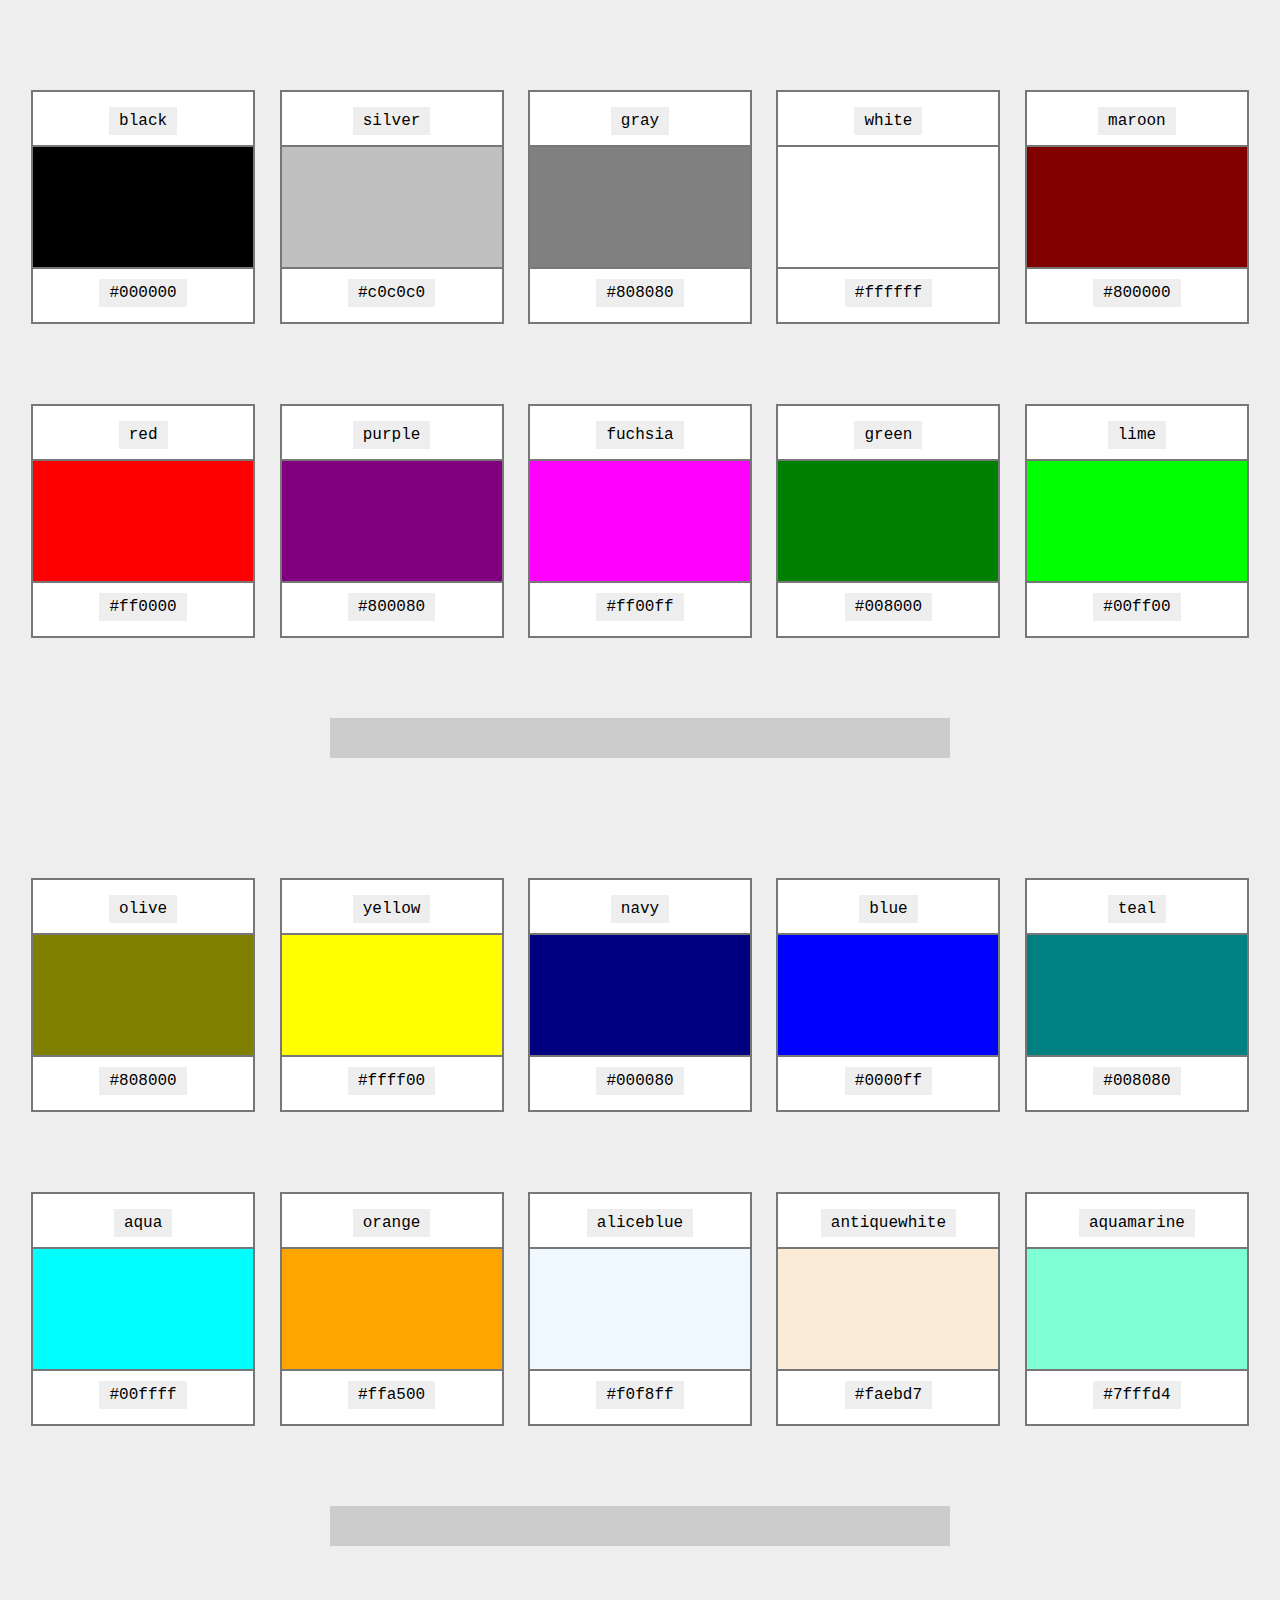
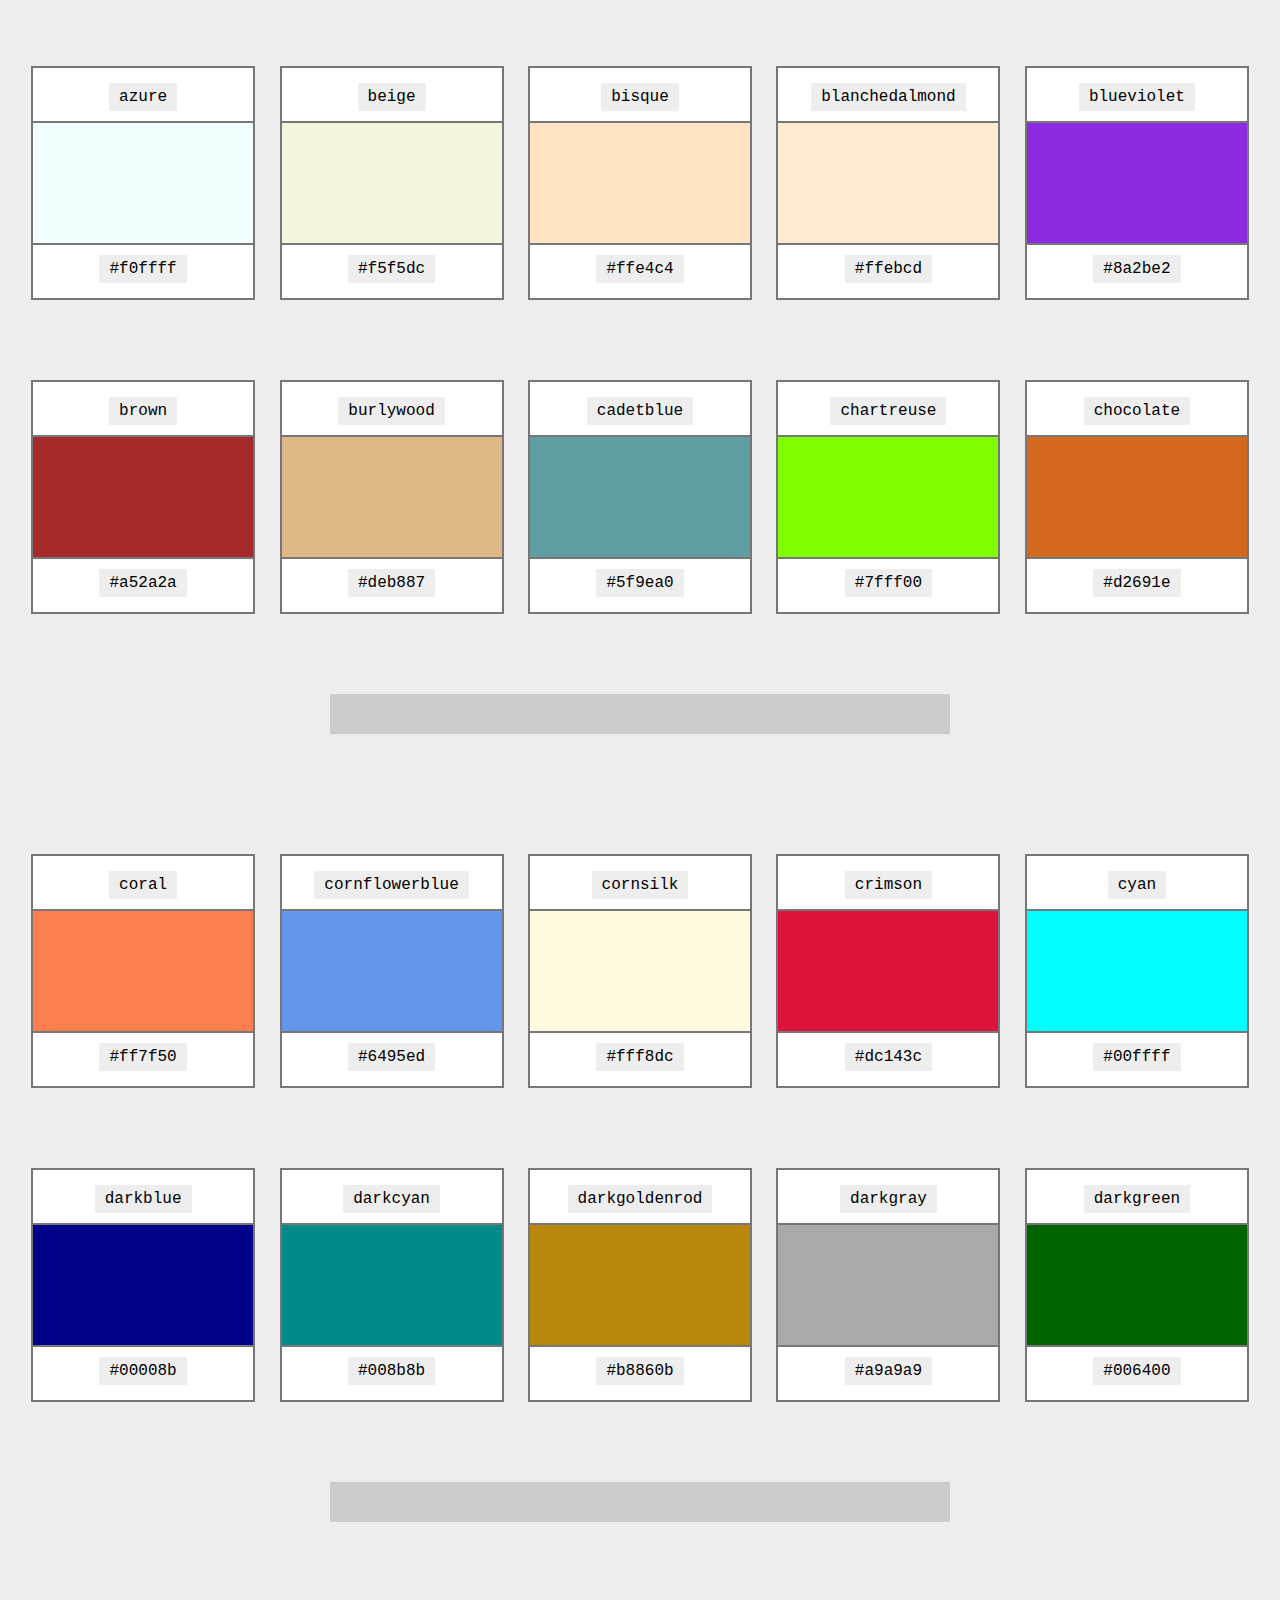
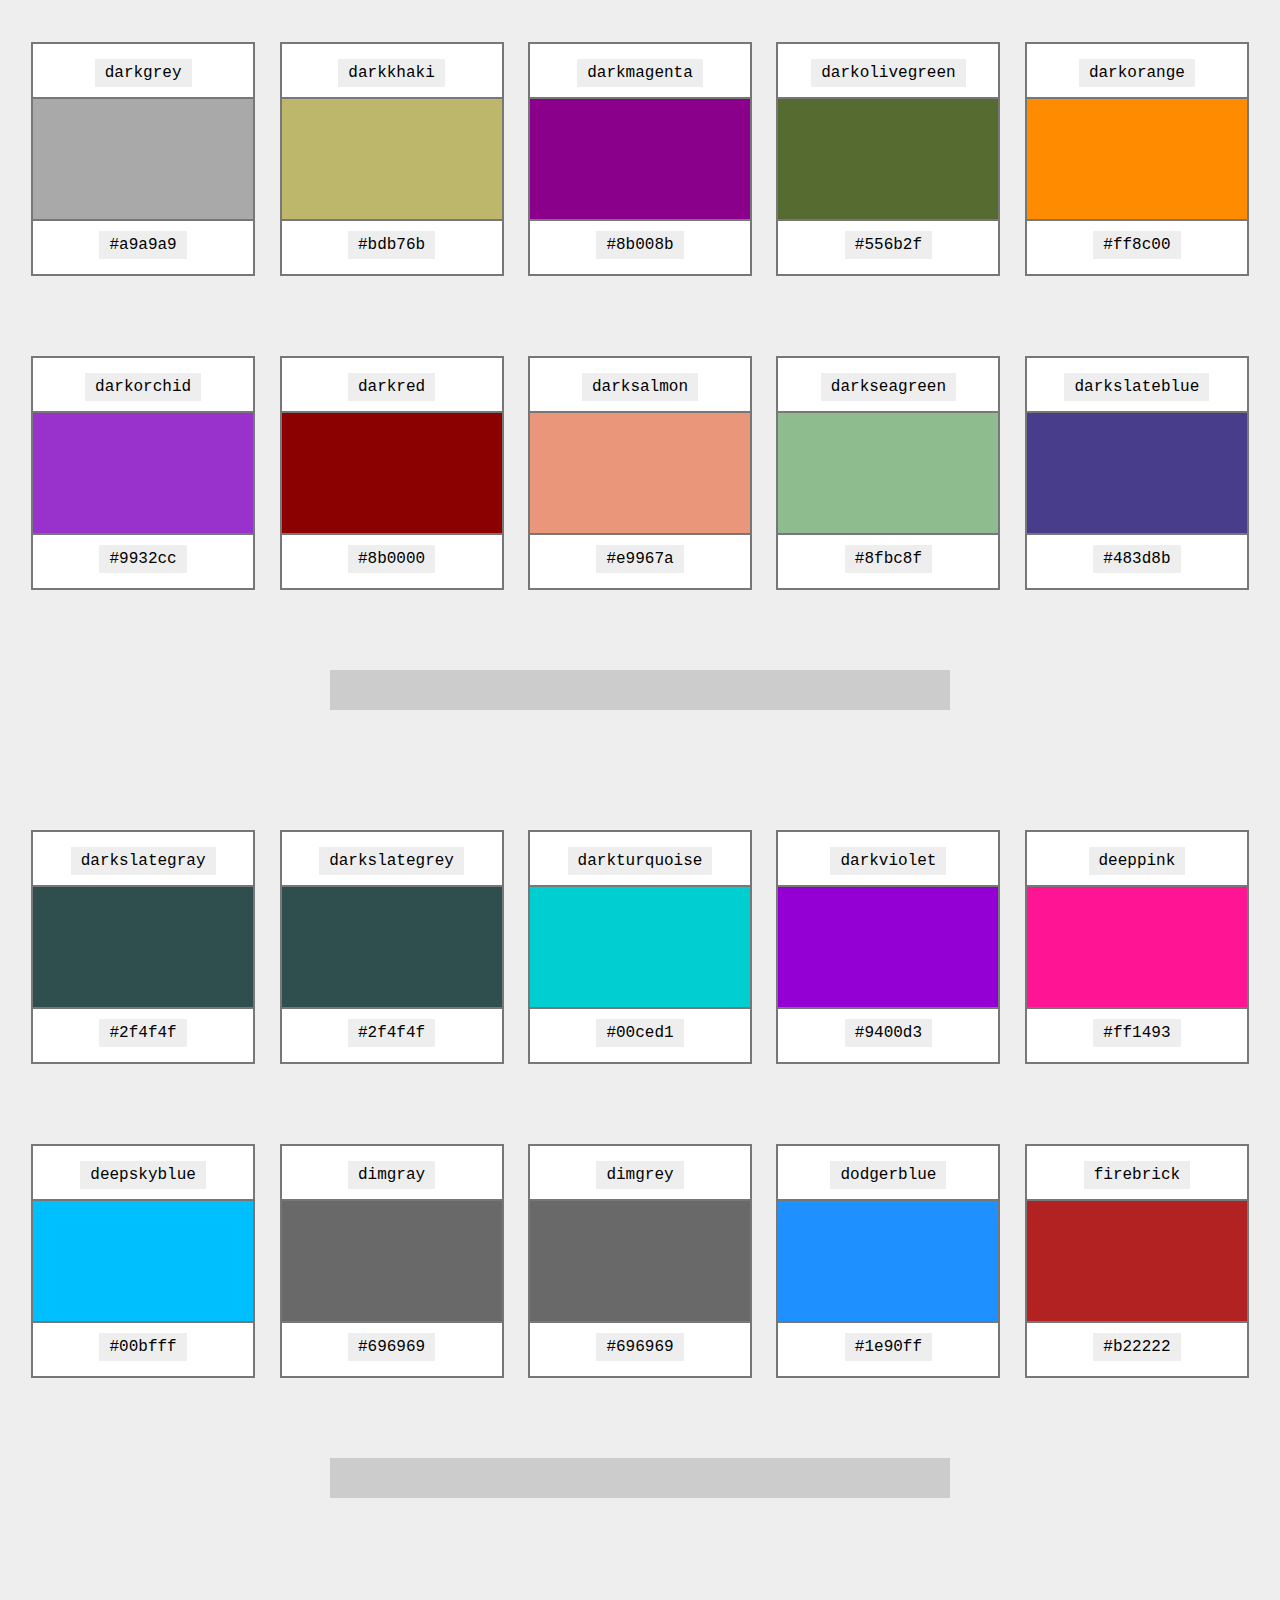
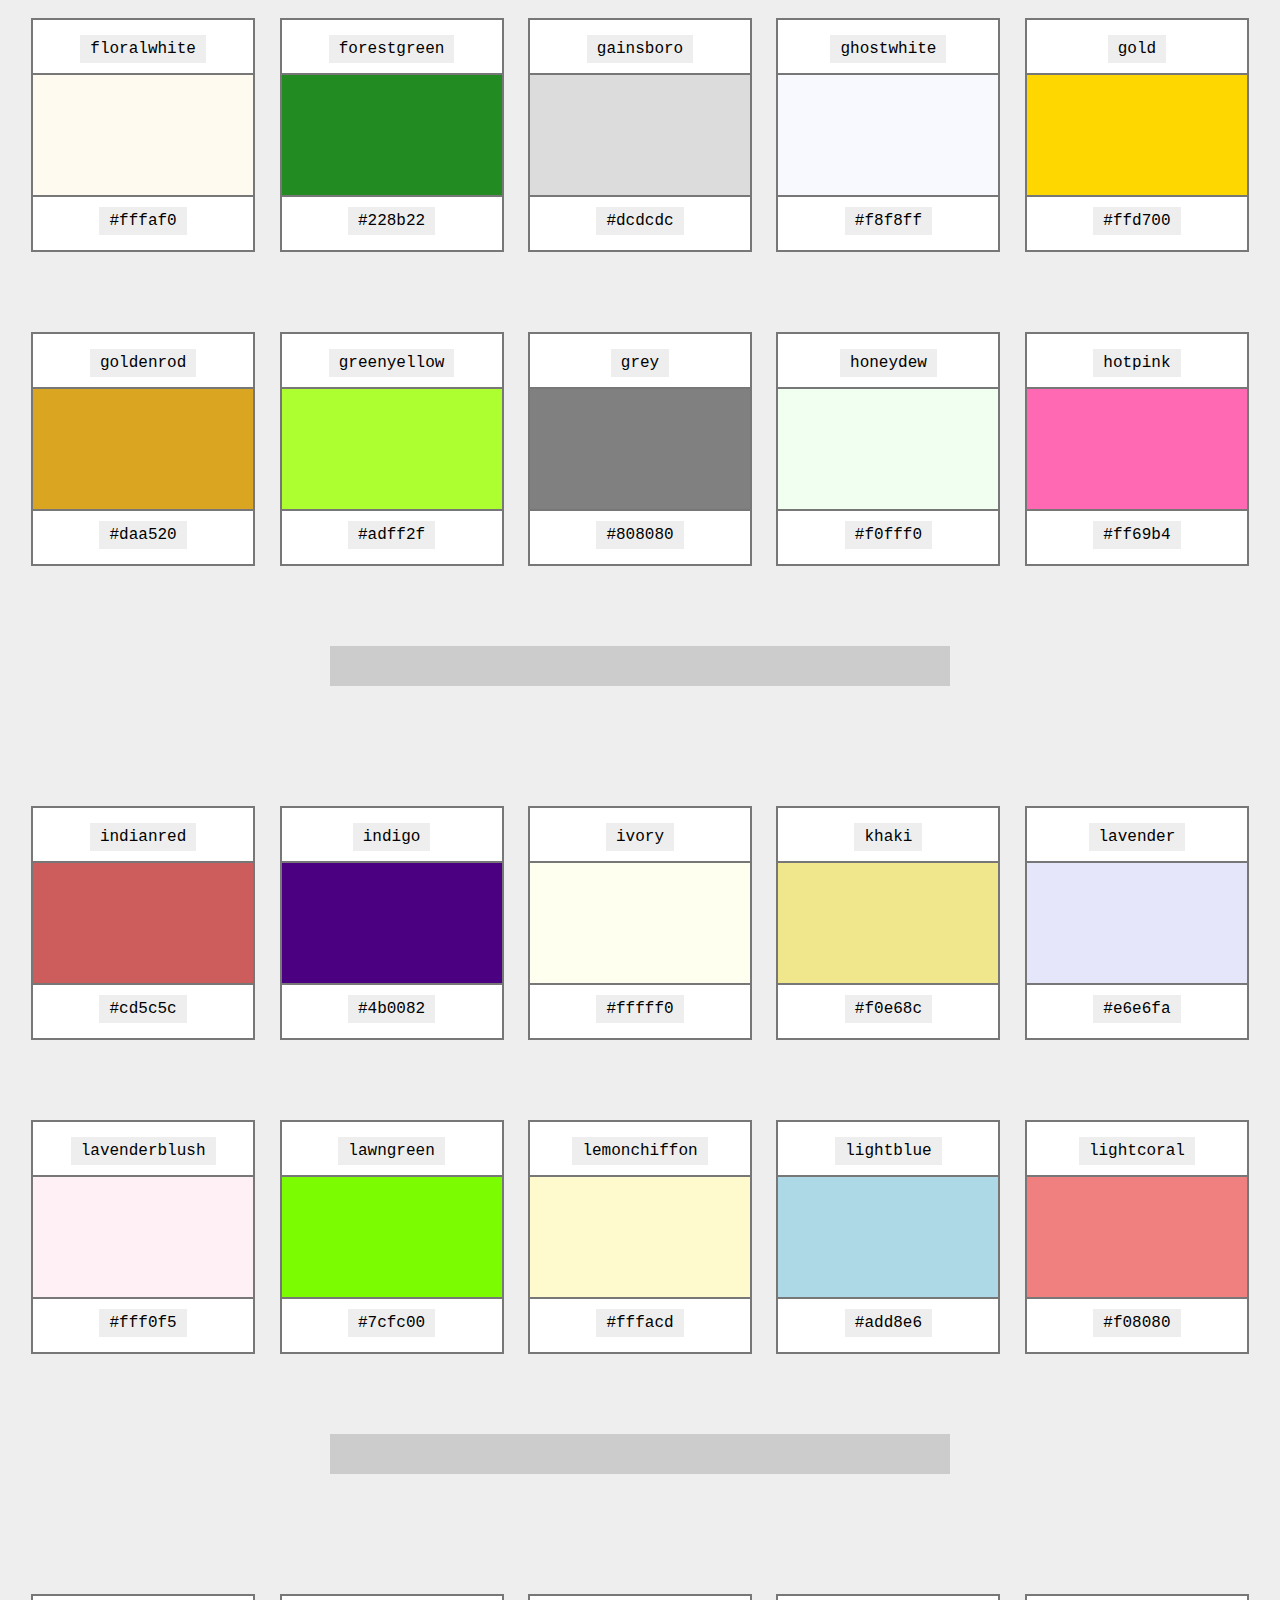
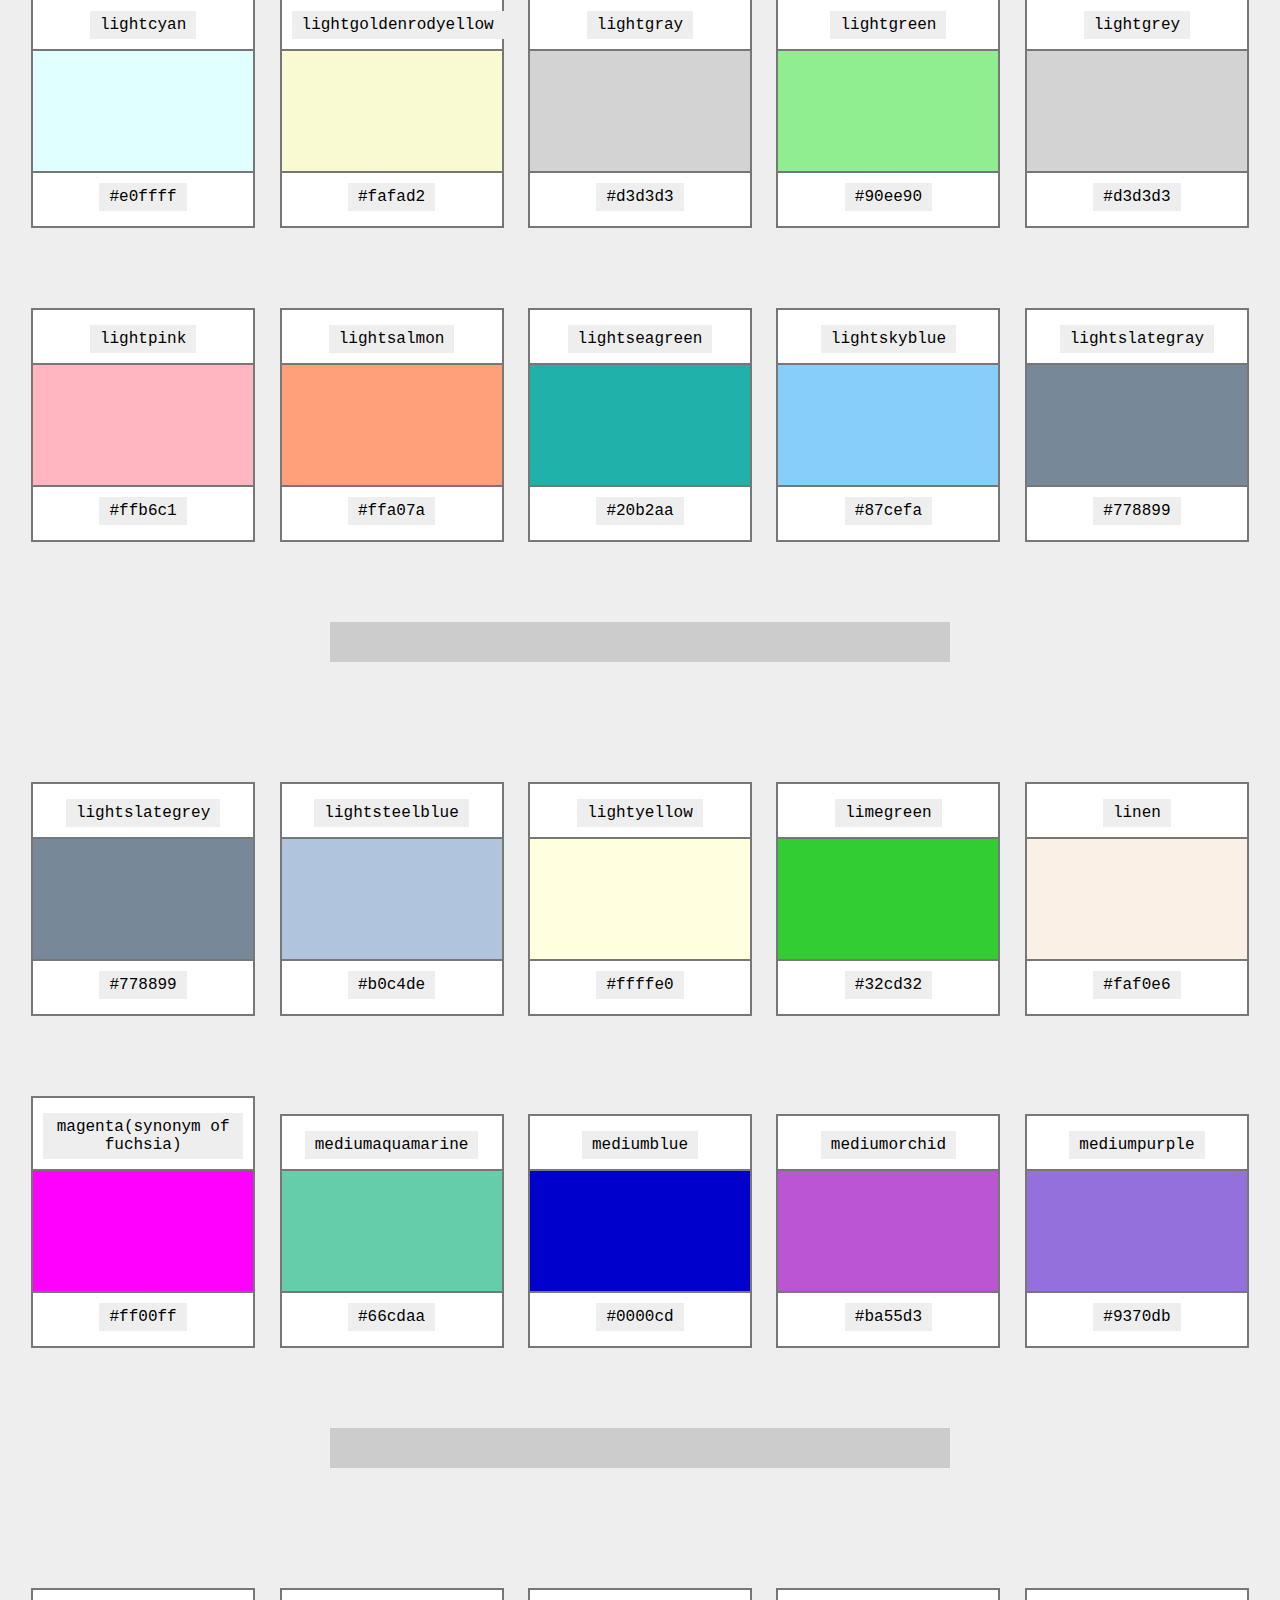
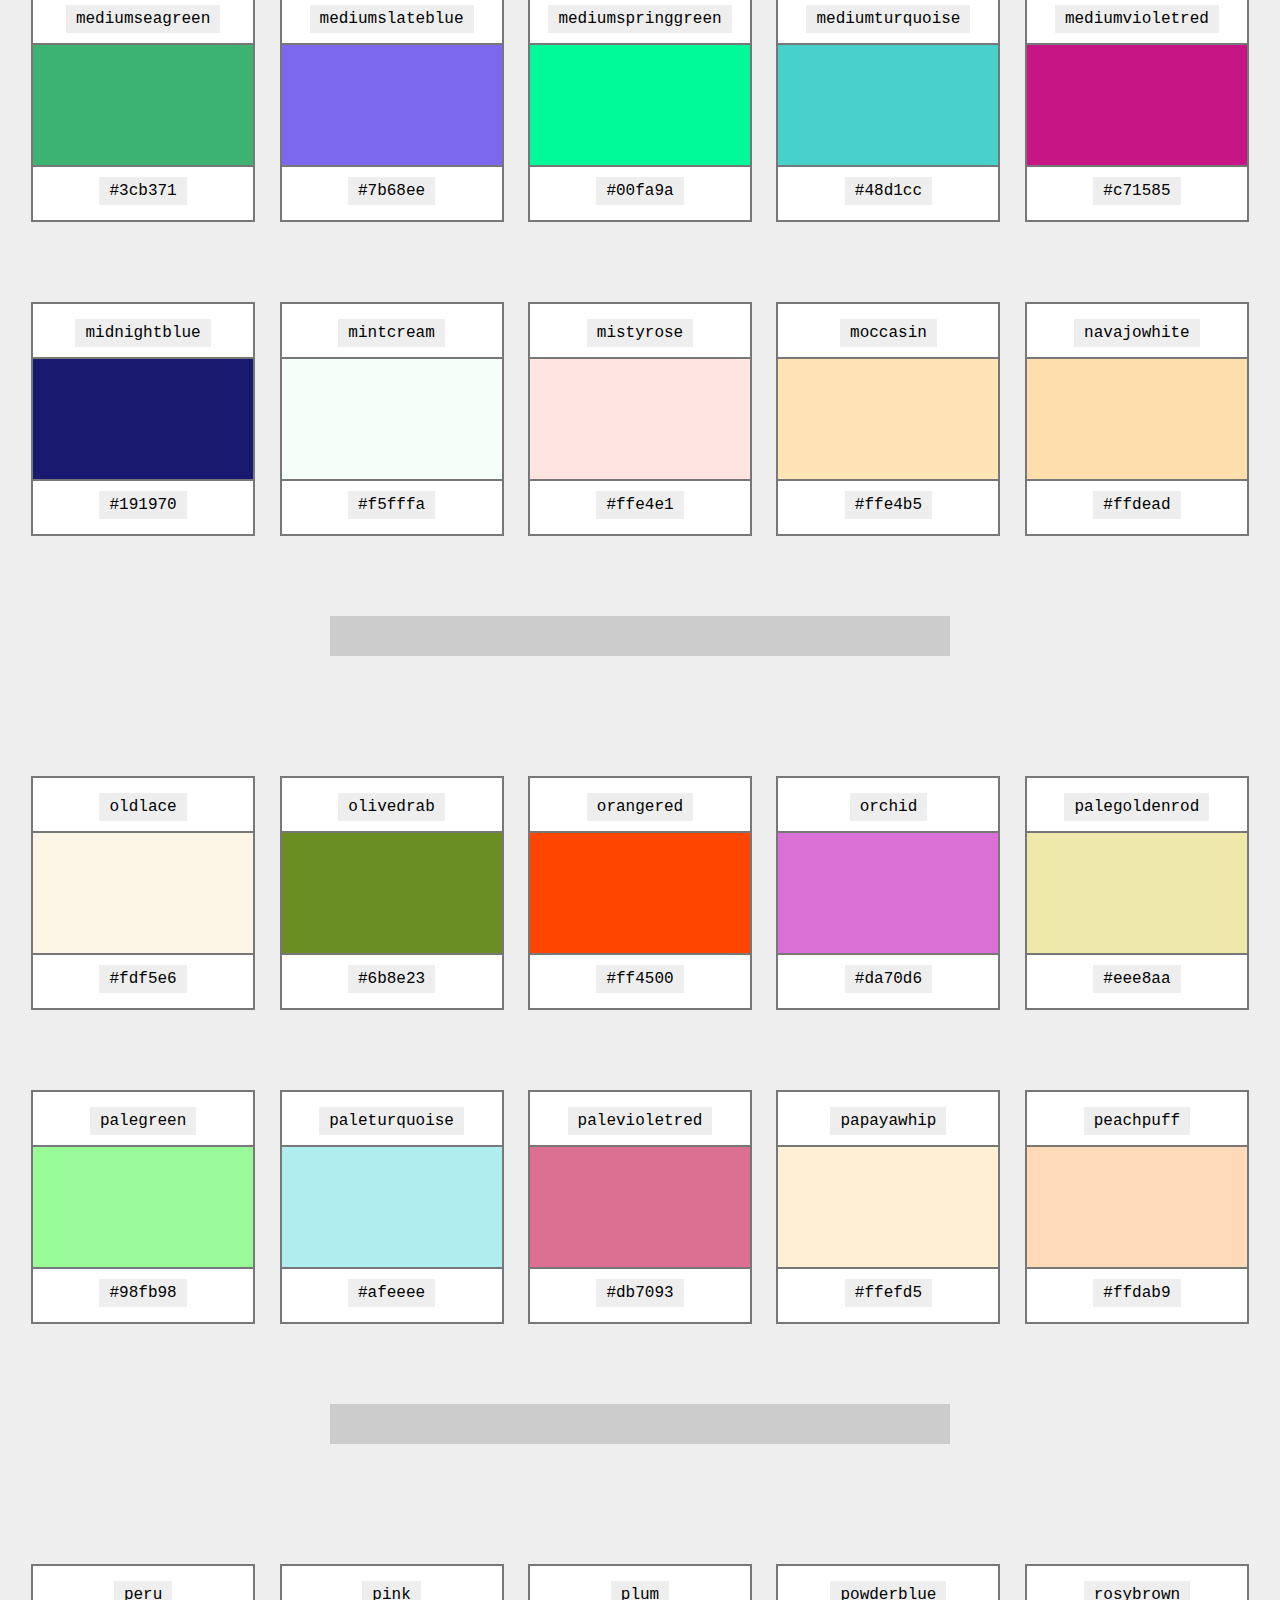
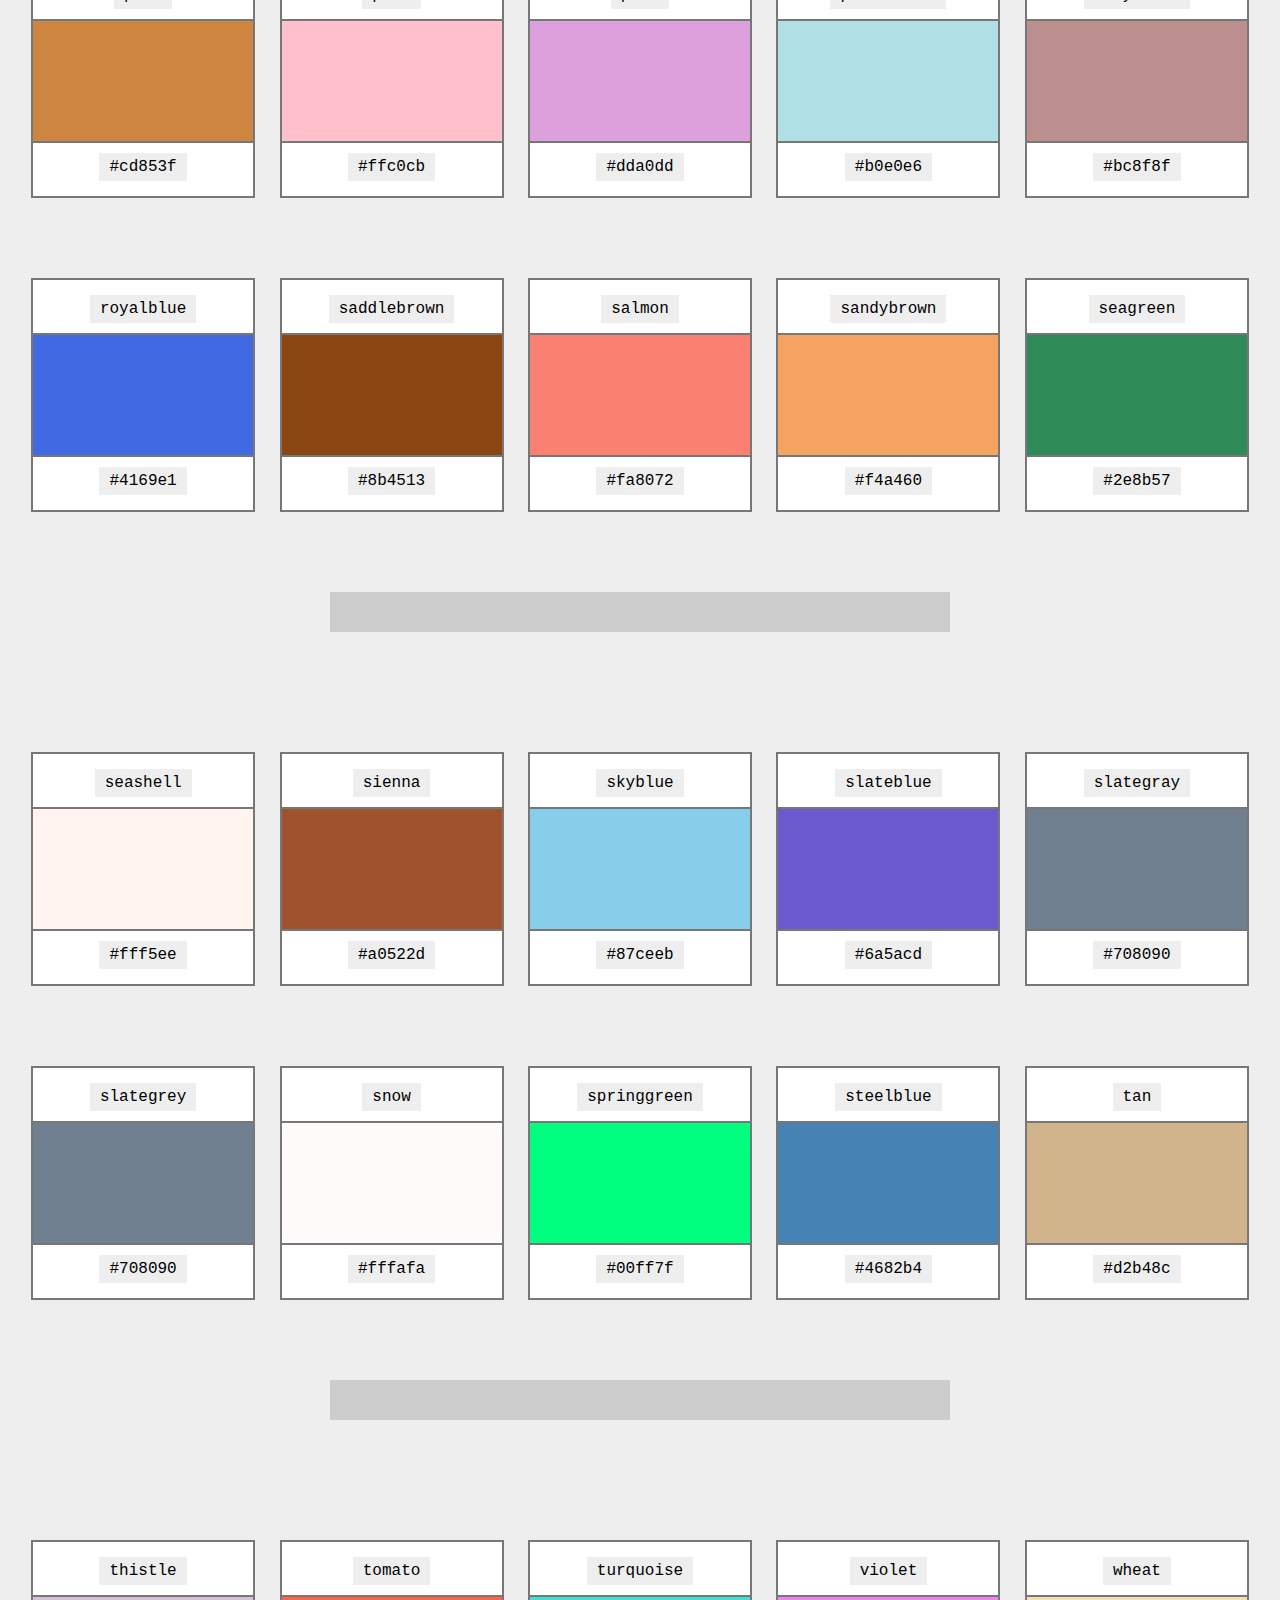
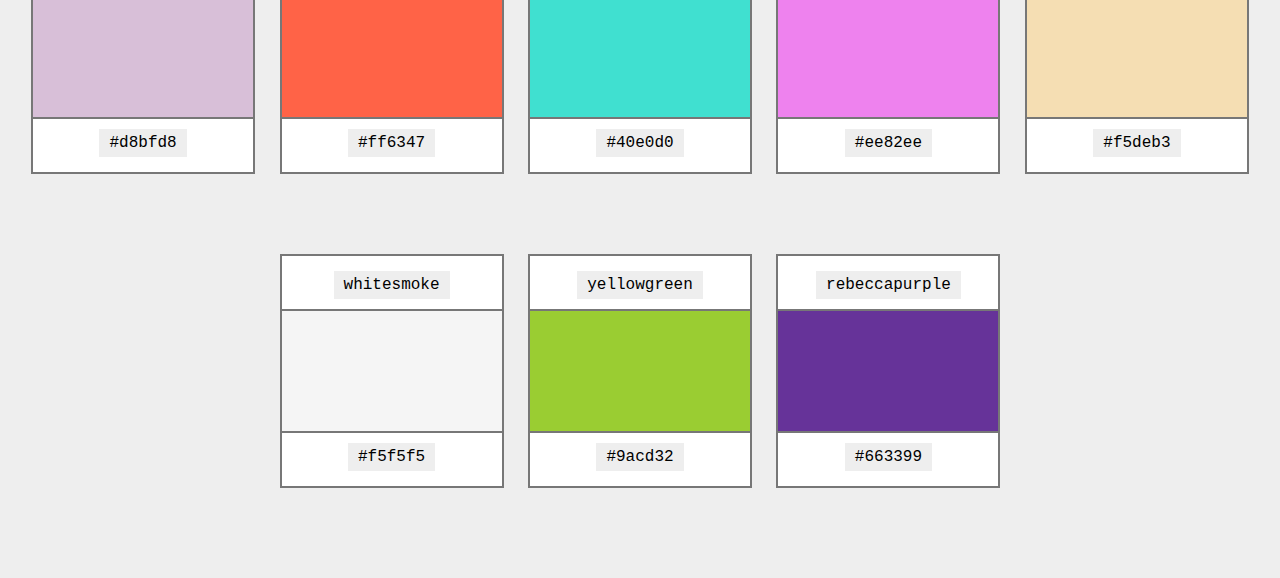
==== docs/index.html @ 918be3f7 "Added GA with ssd" ====
<!DOCTYPE html>
<html>
  <head>
    <title>CSS color names</title>
    <link rel="stylesheet" href="main.css"><script async src="https://www.googletagmanager.com/gtag/js?id=G-7VFZKZLYZ7"></script>
    <script>window.dataLayer = window.dataLayer || []; function gtag(){dataLayer.push(arguments);} gtag('js', new Date()); gtag('config', 'G-7VFZKZLYZ7');</script>
  </head>
  <body>
    <content>
      <div class="colors">
        <div class="colorbox">
          <div class="name"><code>black</code></div>
          <div class="color" style="background-color: #000000"></div>
          <div class="hex"><code>#000000</code></div>
        </div>
        <div class="colorbox">
          <div class="name"><code>silver</code></div>
          <div class="color" style="background-color: #c0c0c0"></div>
          <div class="hex"><code>#c0c0c0</code></div>
        </div>
        <div class="colorbox">
          <div class="name"><code>gray</code></div>
          <div class="color" style="background-color: #808080"></div>
          <div class="hex"><code>#808080</code></div>
        </div>
        <div class="colorbox">
          <div class="name"><code>white</code></div>
          <div class="color" style="background-color: #ffffff"></div>
          <div class="hex"><code>#ffffff</code></div>
        </div>
        <div class="colorbox">
          <div class="name"><code>maroon</code></div>
          <div class="color" style="background-color: #800000"></div>
          <div class="hex"><code>#800000</code></div>
        </div>
        <div class="colorbox">
          <div class="name"><code>red</code></div>
          <div class="color" style="background-color: #ff0000"></div>
          <div class="hex"><code>#ff0000</code></div>
        </div>
        <div class="colorbox">
          <div class="name"><code>purple</code></div>
          <div class="color" style="background-color: #800080"></div>
          <div class="hex"><code>#800080</code></div>
        </div>
        <div class="colorbox">
          <div class="name"><code>fuchsia</code></div>
          <div class="color" style="background-color: #ff00ff"></div>
          <div class="hex"><code>#ff00ff</code></div>
        </div>
        <div class="colorbox">
          <div class="name"><code>green</code></div>
          <div class="color" style="background-color: #008000"></div>
          <div class="hex"><code>#008000</code></div>
        </div>
        <div class="colorbox">
          <div class="name"><code>lime</code></div>
          <div class="color" style="background-color: #00ff00"></div>
          <div class="hex"><code>#00ff00</code></div>
        </div>
        <div class="break"></div>
        <div class="colorbox">
          <div class="name"><code>olive</code></div>
          <div class="color" style="background-color: #808000"></div>
          <div class="hex"><code>#808000</code></div>
        </div>
        <div class="colorbox">
          <div class="name"><code>yellow</code></div>
          <div class="color" style="background-color: #ffff00"></div>
          <div class="hex"><code>#ffff00</code></div>
        </div>
        <div class="colorbox">
          <div class="name"><code>navy</code></div>
          <div class="color" style="background-color: #000080"></div>
          <div class="hex"><code>#000080</code></div>
        </div>
        <div class="colorbox">
          <div class="name"><code>blue</code></div>
          <div class="color" style="background-color: #0000ff"></div>
          <div class="hex"><code>#0000ff</code></div>
        </div>
        <div class="colorbox">
          <div class="name"><code>teal</code></div>
          <div class="color" style="background-color: #008080"></div>
          <div class="hex"><code>#008080</code></div>
        </div>
        <div class="colorbox">
          <div class="name"><code>aqua</code></div>
          <div class="color" style="background-color: #00ffff"></div>
          <div class="hex"><code>#00ffff</code></div>
        </div>
        <div class="colorbox">
          <div class="name"><code>orange</code></div>
          <div class="color" style="background-color: #ffa500"></div>
          <div class="hex"><code>#ffa500</code></div>
        </div>
        <div class="colorbox">
          <div class="name"><code>aliceblue</code></div>
          <div class="color" style="background-color: #f0f8ff"></div>
          <div class="hex"><code>#f0f8ff</code></div>
        </div>
        <div class="colorbox">
          <div class="name"><code>antiquewhite</code></div>
          <div class="color" style="background-color: #faebd7"></div>
          <div class="hex"><code>#faebd7</code></div>
        </div>
        <div class="colorbox">
          <div class="name"><code>aquamarine</code></div>
          <div class="color" style="background-color: #7fffd4"></div>
          <div class="hex"><code>#7fffd4</code></div>
        </div>
        <div class="break"></div>
        <div class="colorbox">
          <div class="name"><code>azure</code></div>
          <div class="color" style="background-color: #f0ffff"></div>
          <div class="hex"><code>#f0ffff</code></div>
        </div>
        <div class="colorbox">
          <div class="name"><code>beige</code></div>
          <div class="color" style="background-color: #f5f5dc"></div>
          <div class="hex"><code>#f5f5dc</code></div>
        </div>
        <div class="colorbox">
          <div class="name"><code>bisque</code></div>
          <div class="color" style="background-color: #ffe4c4"></div>
          <div class="hex"><code>#ffe4c4</code></div>
        </div>
        <div class="colorbox">
          <div class="name"><code>blanchedalmond</code></div>
          <div class="color" style="background-color: #ffebcd"></div>
          <div class="hex"><code>#ffebcd</code></div>
        </div>
        <div class="colorbox">
          <div class="name"><code>blueviolet</code></div>
          <div class="color" style="background-color: #8a2be2"></div>
          <div class="hex"><code>#8a2be2</code></div>
        </div>
        <div class="colorbox">
          <div class="name"><code>brown</code></div>
          <div class="color" style="background-color: #a52a2a"></div>
          <div class="hex"><code>#a52a2a</code></div>
        </div>
        <div class="colorbox">
          <div class="name"><code>burlywood</code></div>
          <div class="color" style="background-color: #deb887"></div>
          <div class="hex"><code>#deb887</code></div>
        </div>
        <div class="colorbox">
          <div class="name"><code>cadetblue</code></div>
          <div class="color" style="background-color: #5f9ea0"></div>
          <div class="hex"><code>#5f9ea0</code></div>
        </div>
        <div class="colorbox">
          <div class="name"><code>chartreuse</code></div>
          <div class="color" style="background-color: #7fff00"></div>
          <div class="hex"><code>#7fff00</code></div>
        </div>
        <div class="colorbox">
          <div class="name"><code>chocolate</code></div>
          <div class="color" style="background-color: #d2691e"></div>
          <div class="hex"><code>#d2691e</code></div>
        </div>
        <div class="break"></div>
        <div class="colorbox">
          <div class="name"><code>coral</code></div>
          <div class="color" style="background-color: #ff7f50"></div>
          <div class="hex"><code>#ff7f50</code></div>
        </div>
        <div class="colorbox">
          <div class="name"><code>cornflowerblue</code></div>
          <div class="color" style="background-color: #6495ed"></div>
          <div class="hex"><code>#6495ed</code></div>
        </div>
        <div class="colorbox">
          <div class="name"><code>cornsilk</code></div>
          <div class="color" style="background-color: #fff8dc"></div>
          <div class="hex"><code>#fff8dc</code></div>
        </div>
        <div class="colorbox">
          <div class="name"><code>crimson</code></div>
          <div class="color" style="background-color: #dc143c"></div>
          <div class="hex"><code>#dc143c</code></div>
        </div>
        <div class="colorbox">
          <div class="name"><code>cyan</code></div>
          <div class="color" style="background-color: #00ffff"></div>
          <div class="hex"><code>#00ffff</code></div>
        </div>
        <div class="colorbox">
          <div class="name"><code>darkblue</code></div>
          <div class="color" style="background-color: #00008b"></div>
          <div class="hex"><code>#00008b</code></div>
        </div>
        <div class="colorbox">
          <div class="name"><code>darkcyan</code></div>
          <div class="color" style="background-color: #008b8b"></div>
          <div class="hex"><code>#008b8b</code></div>
        </div>
        <div class="colorbox">
          <div class="name"><code>darkgoldenrod</code></div>
          <div class="color" style="background-color: #b8860b"></div>
          <div class="hex"><code>#b8860b</code></div>
        </div>
        <div class="colorbox">
          <div class="name"><code>darkgray</code></div>
          <div class="color" style="background-color: #a9a9a9"></div>
          <div class="hex"><code>#a9a9a9</code></div>
        </div>
        <div class="colorbox">
          <div class="name"><code>darkgreen</code></div>
          <div class="color" style="background-color: #006400"></div>
          <div class="hex"><code>#006400</code></div>
        </div>
        <div class="break"></div>
        <div class="colorbox">
          <div class="name"><code>darkgrey</code></div>
          <div class="color" style="background-color: #a9a9a9"></div>
          <div class="hex"><code>#a9a9a9</code></div>
        </div>
        <div class="colorbox">
          <div class="name"><code>darkkhaki</code></div>
          <div class="color" style="background-color: #bdb76b"></div>
          <div class="hex"><code>#bdb76b</code></div>
        </div>
        <div class="colorbox">
          <div class="name"><code>darkmagenta</code></div>
          <div class="color" style="background-color: #8b008b"></div>
          <div class="hex"><code>#8b008b</code></div>
        </div>
        <div class="colorbox">
          <div class="name"><code>darkolivegreen</code></div>
          <div class="color" style="background-color: #556b2f"></div>
          <div class="hex"><code>#556b2f</code></div>
        </div>
        <div class="colorbox">
          <div class="name"><code>darkorange</code></div>
          <div class="color" style="background-color: #ff8c00"></div>
          <div class="hex"><code>#ff8c00</code></div>
        </div>
        <div class="colorbox">
          <div class="name"><code>darkorchid</code></div>
          <div class="color" style="background-color: #9932cc"></div>
          <div class="hex"><code>#9932cc</code></div>
        </div>
        <div class="colorbox">
          <div class="name"><code>darkred</code></div>
          <div class="color" style="background-color: #8b0000"></div>
          <div class="hex"><code>#8b0000</code></div>
        </div>
        <div class="colorbox">
          <div class="name"><code>darksalmon</code></div>
          <div class="color" style="background-color: #e9967a"></div>
          <div class="hex"><code>#e9967a</code></div>
        </div>
        <div class="colorbox">
          <div class="name"><code>darkseagreen</code></div>
          <div class="color" style="background-color: #8fbc8f"></div>
          <div class="hex"><code>#8fbc8f</code></div>
        </div>
        <div class="colorbox">
          <div class="name"><code>darkslateblue</code></div>
          <div class="color" style="background-color: #483d8b"></div>
          <div class="hex"><code>#483d8b</code></div>
        </div>
        <div class="break"></div>
        <div class="colorbox">
          <div class="name"><code>darkslategray</code></div>
          <div class="color" style="background-color: #2f4f4f"></div>
          <div class="hex"><code>#2f4f4f</code></div>
        </div>
        <div class="colorbox">
          <div class="name"><code>darkslategrey</code></div>
          <div class="color" style="background-color: #2f4f4f"></div>
          <div class="hex"><code>#2f4f4f</code></div>
        </div>
        <div class="colorbox">
          <div class="name"><code>darkturquoise</code></div>
          <div class="color" style="background-color: #00ced1"></div>
          <div class="hex"><code>#00ced1</code></div>
        </div>
        <div class="colorbox">
          <div class="name"><code>darkviolet</code></div>
          <div class="color" style="background-color: #9400d3"></div>
          <div class="hex"><code>#9400d3</code></div>
        </div>
        <div class="colorbox">
          <div class="name"><code>deeppink</code></div>
          <div class="color" style="background-color: #ff1493"></div>
          <div class="hex"><code>#ff1493</code></div>
        </div>
        <div class="colorbox">
          <div class="name"><code>deepskyblue</code></div>
          <div class="color" style="background-color: #00bfff"></div>
          <div class="hex"><code>#00bfff</code></div>
        </div>
        <div class="colorbox">
          <div class="name"><code>dimgray</code></div>
          <div class="color" style="background-color: #696969"></div>
          <div class="hex"><code>#696969</code></div>
        </div>
        <div class="colorbox">
          <div class="name"><code>dimgrey</code></div>
          <div class="color" style="background-color: #696969"></div>
          <div class="hex"><code>#696969</code></div>
        </div>
        <div class="colorbox">
          <div class="name"><code>dodgerblue</code></div>
          <div class="color" style="background-color: #1e90ff"></div>
          <div class="hex"><code>#1e90ff</code></div>
        </div>
        <div class="colorbox">
          <div class="name"><code>firebrick</code></div>
          <div class="color" style="background-color: #b22222"></div>
          <div class="hex"><code>#b22222</code></div>
        </div>
        <div class="break"></div>
        <div class="colorbox">
          <div class="name"><code>floralwhite</code></div>
          <div class="color" style="background-color: #fffaf0"></div>
          <div class="hex"><code>#fffaf0</code></div>
        </div>
        <div class="colorbox">
          <div class="name"><code>forestgreen</code></div>
          <div class="color" style="background-color: #228b22"></div>
          <div class="hex"><code>#228b22</code></div>
        </div>
        <div class="colorbox">
          <div class="name"><code>gainsboro</code></div>
          <div class="color" style="background-color: #dcdcdc"></div>
          <div class="hex"><code>#dcdcdc</code></div>
        </div>
        <div class="colorbox">
          <div class="name"><code>ghostwhite</code></div>
          <div class="color" style="background-color: #f8f8ff"></div>
          <div class="hex"><code>#f8f8ff</code></div>
        </div>
        <div class="colorbox">
          <div class="name"><code>gold</code></div>
          <div class="color" style="background-color: #ffd700"></div>
          <div class="hex"><code>#ffd700</code></div>
        </div>
        <div class="colorbox">
          <div class="name"><code>goldenrod</code></div>
          <div class="color" style="background-color: #daa520"></div>
          <div class="hex"><code>#daa520</code></div>
        </div>
        <div class="colorbox">
          <div class="name"><code>greenyellow</code></div>
          <div class="color" style="background-color: #adff2f"></div>
          <div class="hex"><code>#adff2f</code></div>
        </div>
        <div class="colorbox">
          <div class="name"><code>grey</code></div>
          <div class="color" style="background-color: #808080"></div>
          <div class="hex"><code>#808080</code></div>
        </div>
        <div class="colorbox">
          <div class="name"><code>honeydew</code></div>
          <div class="color" style="background-color: #f0fff0"></div>
          <div class="hex"><code>#f0fff0</code></div>
        </div>
        <div class="colorbox">
          <div class="name"><code>hotpink</code></div>
          <div class="color" style="background-color: #ff69b4"></div>
          <div class="hex"><code>#ff69b4</code></div>
        </div>
        <div class="break"></div>
        <div class="colorbox">
          <div class="name"><code>indianred</code></div>
          <div class="color" style="background-color: #cd5c5c"></div>
          <div class="hex"><code>#cd5c5c</code></div>
        </div>
        <div class="colorbox">
          <div class="name"><code>indigo</code></div>
          <div class="color" style="background-color: #4b0082"></div>
          <div class="hex"><code>#4b0082</code></div>
        </div>
        <div class="colorbox">
          <div class="name"><code>ivory</code></div>
          <div class="color" style="background-color: #fffff0"></div>
          <div class="hex"><code>#fffff0</code></div>
        </div>
        <div class="colorbox">
          <div class="name"><code>khaki</code></div>
          <div class="color" style="background-color: #f0e68c"></div>
          <div class="hex"><code>#f0e68c</code></div>
        </div>
        <div class="colorbox">
          <div class="name"><code>lavender</code></div>
          <div class="color" style="background-color: #e6e6fa"></div>
          <div class="hex"><code>#e6e6fa</code></div>
        </div>
        <div class="colorbox">
          <div class="name"><code>lavenderblush</code></div>
          <div class="color" style="background-color: #fff0f5"></div>
          <div class="hex"><code>#fff0f5</code></div>
        </div>
        <div class="colorbox">
          <div class="name"><code>lawngreen</code></div>
          <div class="color" style="background-color: #7cfc00"></div>
          <div class="hex"><code>#7cfc00</code></div>
        </div>
        <div class="colorbox">
          <div class="name"><code>lemonchiffon</code></div>
          <div class="color" style="background-color: #fffacd"></div>
          <div class="hex"><code>#fffacd</code></div>
        </div>
        <div class="colorbox">
          <div class="name"><code>lightblue</code></div>
          <div class="color" style="background-color: #add8e6"></div>
          <div class="hex"><code>#add8e6</code></div>
        </div>
        <div class="colorbox">
          <div class="name"><code>lightcoral</code></div>
          <div class="color" style="background-color: #f08080"></div>
          <div class="hex"><code>#f08080</code></div>
        </div>
        <div class="break"></div>
        <div class="colorbox">
          <div class="name"><code>lightcyan</code></div>
          <div class="color" style="background-color: #e0ffff"></div>
          <div class="hex"><code>#e0ffff</code></div>
        </div>
        <div class="colorbox">
          <div class="name"><code>lightgoldenrodyellow</code></div>
          <div class="color" style="background-color: #fafad2"></div>
          <div class="hex"><code>#fafad2</code></div>
        </div>
        <div class="colorbox">
          <div class="name"><code>lightgray</code></div>
          <div class="color" style="background-color: #d3d3d3"></div>
          <div class="hex"><code>#d3d3d3</code></div>
        </div>
        <div class="colorbox">
          <div class="name"><code>lightgreen</code></div>
          <div class="color" style="background-color: #90ee90"></div>
          <div class="hex"><code>#90ee90</code></div>
        </div>
        <div class="colorbox">
          <div class="name"><code>lightgrey</code></div>
          <div class="color" style="background-color: #d3d3d3"></div>
          <div class="hex"><code>#d3d3d3</code></div>
        </div>
        <div class="colorbox">
          <div class="name"><code>lightpink</code></div>
          <div class="color" style="background-color: #ffb6c1"></div>
          <div class="hex"><code>#ffb6c1</code></div>
        </div>
        <div class="colorbox">
          <div class="name"><code>lightsalmon</code></div>
          <div class="color" style="background-color: #ffa07a"></div>
          <div class="hex"><code>#ffa07a</code></div>
        </div>
        <div class="colorbox">
          <div class="name"><code>lightseagreen</code></div>
          <div class="color" style="background-color: #20b2aa"></div>
          <div class="hex"><code>#20b2aa</code></div>
        </div>
        <div class="colorbox">
          <div class="name"><code>lightskyblue</code></div>
          <div class="color" style="background-color: #87cefa"></div>
          <div class="hex"><code>#87cefa</code></div>
        </div>
        <div class="colorbox">
          <div class="name"><code>lightslategray</code></div>
          <div class="color" style="background-color: #778899"></div>
          <div class="hex"><code>#778899</code></div>
        </div>
        <div class="break"></div>
        <div class="colorbox">
          <div class="name"><code>lightslategrey</code></div>
          <div class="color" style="background-color: #778899"></div>
          <div class="hex"><code>#778899</code></div>
        </div>
        <div class="colorbox">
          <div class="name"><code>lightsteelblue</code></div>
          <div class="color" style="background-color: #b0c4de"></div>
          <div class="hex"><code>#b0c4de</code></div>
        </div>
        <div class="colorbox">
          <div class="name"><code>lightyellow</code></div>
          <div class="color" style="background-color: #ffffe0"></div>
          <div class="hex"><code>#ffffe0</code></div>
        </div>
        <div class="colorbox">
          <div class="name"><code>limegreen</code></div>
          <div class="color" style="background-color: #32cd32"></div>
          <div class="hex"><code>#32cd32</code></div>
        </div>
        <div class="colorbox">
          <div class="name"><code>linen</code></div>
          <div class="color" style="background-color: #faf0e6"></div>
          <div class="hex"><code>#faf0e6</code></div>
        </div>
        <div class="colorbox">
          <div class="name"><code>magenta(synonym of fuchsia)</code></div>
          <div class="color" style="background-color: #ff00ff"></div>
          <div class="hex"><code>#ff00ff</code></div>
        </div>
        <div class="colorbox">
          <div class="name"><code>mediumaquamarine</code></div>
          <div class="color" style="background-color: #66cdaa"></div>
          <div class="hex"><code>#66cdaa</code></div>
        </div>
        <div class="colorbox">
          <div class="name"><code>mediumblue</code></div>
          <div class="color" style="background-color: #0000cd"></div>
          <div class="hex"><code>#0000cd</code></div>
        </div>
        <div class="colorbox">
          <div class="name"><code>mediumorchid</code></div>
          <div class="color" style="background-color: #ba55d3"></div>
          <div class="hex"><code>#ba55d3</code></div>
        </div>
        <div class="colorbox">
          <div class="name"><code>mediumpurple</code></div>
          <div class="color" style="background-color: #9370db"></div>
          <div class="hex"><code>#9370db</code></div>
        </div>
        <div class="break"></div>
        <div class="colorbox">
          <div class="name"><code>mediumseagreen</code></div>
          <div class="color" style="background-color: #3cb371"></div>
          <div class="hex"><code>#3cb371</code></div>
        </div>
        <div class="colorbox">
          <div class="name"><code>mediumslateblue</code></div>
          <div class="color" style="background-color: #7b68ee"></div>
          <div class="hex"><code>#7b68ee</code></div>
        </div>
        <div class="colorbox">
          <div class="name"><code>mediumspringgreen</code></div>
          <div class="color" style="background-color: #00fa9a"></div>
          <div class="hex"><code>#00fa9a</code></div>
        </div>
        <div class="colorbox">
          <div class="name"><code>mediumturquoise</code></div>
          <div class="color" style="background-color: #48d1cc"></div>
          <div class="hex"><code>#48d1cc</code></div>
        </div>
        <div class="colorbox">
          <div class="name"><code>mediumvioletred</code></div>
          <div class="color" style="background-color: #c71585"></div>
          <div class="hex"><code>#c71585</code></div>
        </div>
        <div class="colorbox">
          <div class="name"><code>midnightblue</code></div>
          <div class="color" style="background-color: #191970"></div>
          <div class="hex"><code>#191970</code></div>
        </div>
        <div class="colorbox">
          <div class="name"><code>mintcream</code></div>
          <div class="color" style="background-color: #f5fffa"></div>
          <div class="hex"><code>#f5fffa</code></div>
        </div>
        <div class="colorbox">
          <div class="name"><code>mistyrose</code></div>
          <div class="color" style="background-color: #ffe4e1"></div>
          <div class="hex"><code>#ffe4e1</code></div>
        </div>
        <div class="colorbox">
          <div class="name"><code>moccasin</code></div>
          <div class="color" style="background-color: #ffe4b5"></div>
          <div class="hex"><code>#ffe4b5</code></div>
        </div>
        <div class="colorbox">
          <div class="name"><code>navajowhite</code></div>
          <div class="color" style="background-color: #ffdead"></div>
          <div class="hex"><code>#ffdead</code></div>
        </div>
        <div class="break"></div>
        <div class="colorbox">
          <div class="name"><code>oldlace</code></div>
          <div class="color" style="background-color: #fdf5e6"></div>
          <div class="hex"><code>#fdf5e6</code></div>
        </div>
        <div class="colorbox">
          <div class="name"><code>olivedrab</code></div>
          <div class="color" style="background-color: #6b8e23"></div>
          <div class="hex"><code>#6b8e23</code></div>
        </div>
        <div class="colorbox">
          <div class="name"><code>orangered</code></div>
          <div class="color" style="background-color: #ff4500"></div>
          <div class="hex"><code>#ff4500</code></div>
        </div>
        <div class="colorbox">
          <div class="name"><code>orchid</code></div>
          <div class="color" style="background-color: #da70d6"></div>
          <div class="hex"><code>#da70d6</code></div>
        </div>
        <div class="colorbox">
          <div class="name"><code>palegoldenrod</code></div>
          <div class="color" style="background-color: #eee8aa"></div>
          <div class="hex"><code>#eee8aa</code></div>
        </div>
        <div class="colorbox">
          <div class="name"><code>palegreen</code></div>
          <div class="color" style="background-color: #98fb98"></div>
          <div class="hex"><code>#98fb98</code></div>
        </div>
        <div class="colorbox">
          <div class="name"><code>paleturquoise</code></div>
          <div class="color" style="background-color: #afeeee"></div>
          <div class="hex"><code>#afeeee</code></div>
        </div>
        <div class="colorbox">
          <div class="name"><code>palevioletred</code></div>
          <div class="color" style="background-color: #db7093"></div>
          <div class="hex"><code>#db7093</code></div>
        </div>
        <div class="colorbox">
          <div class="name"><code>papayawhip</code></div>
          <div class="color" style="background-color: #ffefd5"></div>
          <div class="hex"><code>#ffefd5</code></div>
        </div>
        <div class="colorbox">
          <div class="name"><code>peachpuff</code></div>
          <div class="color" style="background-color: #ffdab9"></div>
          <div class="hex"><code>#ffdab9</code></div>
        </div>
        <div class="break"></div>
        <div class="colorbox">
          <div class="name"><code>peru</code></div>
          <div class="color" style="background-color: #cd853f"></div>
          <div class="hex"><code>#cd853f</code></div>
        </div>
        <div class="colorbox">
          <div class="name"><code>pink</code></div>
          <div class="color" style="background-color: #ffc0cb"></div>
          <div class="hex"><code>#ffc0cb</code></div>
        </div>
        <div class="colorbox">
          <div class="name"><code>plum</code></div>
          <div class="color" style="background-color: #dda0dd"></div>
          <div class="hex"><code>#dda0dd</code></div>
        </div>
        <div class="colorbox">
          <div class="name"><code>powderblue</code></div>
          <div class="color" style="background-color: #b0e0e6"></div>
          <div class="hex"><code>#b0e0e6</code></div>
        </div>
        <div class="colorbox">
          <div class="name"><code>rosybrown</code></div>
          <div class="color" style="background-color: #bc8f8f"></div>
          <div class="hex"><code>#bc8f8f</code></div>
        </div>
        <div class="colorbox">
          <div class="name"><code>royalblue</code></div>
          <div class="color" style="background-color: #4169e1"></div>
          <div class="hex"><code>#4169e1</code></div>
        </div>
        <div class="colorbox">
          <div class="name"><code>saddlebrown</code></div>
          <div class="color" style="background-color: #8b4513"></div>
          <div class="hex"><code>#8b4513</code></div>
        </div>
        <div class="colorbox">
          <div class="name"><code>salmon</code></div>
          <div class="color" style="background-color: #fa8072"></div>
          <div class="hex"><code>#fa8072</code></div>
        </div>
        <div class="colorbox">
          <div class="name"><code>sandybrown</code></div>
          <div class="color" style="background-color: #f4a460"></div>
          <div class="hex"><code>#f4a460</code></div>
        </div>
        <div class="colorbox">
          <div class="name"><code>seagreen</code></div>
          <div class="color" style="background-color: #2e8b57"></div>
          <div class="hex"><code>#2e8b57</code></div>
        </div>
        <div class="break"></div>
        <div class="colorbox">
          <div class="name"><code>seashell</code></div>
          <div class="color" style="background-color: #fff5ee"></div>
          <div class="hex"><code>#fff5ee</code></div>
        </div>
        <div class="colorbox">
          <div class="name"><code>sienna</code></div>
          <div class="color" style="background-color: #a0522d"></div>
          <div class="hex"><code>#a0522d</code></div>
        </div>
        <div class="colorbox">
          <div class="name"><code>skyblue</code></div>
          <div class="color" style="background-color: #87ceeb"></div>
          <div class="hex"><code>#87ceeb</code></div>
        </div>
        <div class="colorbox">
          <div class="name"><code>slateblue</code></div>
          <div class="color" style="background-color: #6a5acd"></div>
          <div class="hex"><code>#6a5acd</code></div>
        </div>
        <div class="colorbox">
          <div class="name"><code>slategray</code></div>
          <div class="color" style="background-color: #708090"></div>
          <div class="hex"><code>#708090</code></div>
        </div>
        <div class="colorbox">
          <div class="name"><code>slategrey</code></div>
          <div class="color" style="background-color: #708090"></div>
          <div class="hex"><code>#708090</code></div>
        </div>
        <div class="colorbox">
          <div class="name"><code>snow</code></div>
          <div class="color" style="background-color: #fffafa"></div>
          <div class="hex"><code>#fffafa</code></div>
        </div>
        <div class="colorbox">
          <div class="name"><code>springgreen</code></div>
          <div class="color" style="background-color: #00ff7f"></div>
          <div class="hex"><code>#00ff7f</code></div>
        </div>
        <div class="colorbox">
          <div class="name"><code>steelblue</code></div>
          <div class="color" style="background-color: #4682b4"></div>
          <div class="hex"><code>#4682b4</code></div>
        </div>
        <div class="colorbox">
          <div class="name"><code>tan</code></div>
          <div class="color" style="background-color: #d2b48c"></div>
          <div class="hex"><code>#d2b48c</code></div>
        </div>
        <div class="break"></div>
        <div class="colorbox">
          <div class="name"><code>thistle</code></div>
          <div class="color" style="background-color: #d8bfd8"></div>
          <div class="hex"><code>#d8bfd8</code></div>
        </div>
        <div class="colorbox">
          <div class="name"><code>tomato</code></div>
          <div class="color" style="background-color: #ff6347"></div>
          <div class="hex"><code>#ff6347</code></div>
        </div>
        <div class="colorbox">
          <div class="name"><code>turquoise</code></div>
          <div class="color" style="background-color: #40e0d0"></div>
          <div class="hex"><code>#40e0d0</code></div>
        </div>
        <div class="colorbox">
          <div class="name"><code>violet</code></div>
          <div class="color" style="background-color: #ee82ee"></div>
          <div class="hex"><code>#ee82ee</code></div>
        </div>
        <div class="colorbox">
          <div class="name"><code>wheat</code></div>
          <div class="color" style="background-color: #f5deb3"></div>
          <div class="hex"><code>#f5deb3</code></div>
        </div>
        <div class="colorbox">
          <div class="name"><code>whitesmoke</code></div>
          <div class="color" style="background-color: #f5f5f5"></div>
          <div class="hex"><code>#f5f5f5</code></div>
        </div>
        <div class="colorbox">
          <div class="name"><code>yellowgreen</code></div>
          <div class="color" style="background-color: #9acd32"></div>
          <div class="hex"><code>#9acd32</code></div>
        </div>
        <div class="colorbox">
          <div class="name"><code>rebeccapurple</code></div>
          <div class="color" style="background-color: #663399"></div>
          <div class="hex"><code>#663399</code></div>
        </div>
      </div>
    </content>
  </body>
</html>
---- docs/main.css ----
body {
	margin: 0;
	font-family: -apple-system, BlinkMacSystemFont, 'Segoe UI', 
		'Roboto', 'Oxygen', 'Ubuntu', 'Cantarell', 
		'Fira Sans', 'Droid Sans', 'Helvetica Neue', sans-serif;
	-webkit-font-smoothing: antialiased;
	-moz-osx-font-smoothing: grayscale;
	background-color: #eee;
}

code {
	font-family: source-code-pro, Menlo, Monaco, Consolas, 'Courier New',
	monospace;
}

div.colors {
	text-align: center;
	padding: 50px 20px;
}

div.colors > div.break {
	height: 40px;
	width: 50%;
	margin: 40px auto;
	margin-bottom: 80px;
	background-color: #ccc;
}

div.colorbox {
	display: inline-block;
	width: 220px;
	margin: 40px 10px;
	padding: 5px 0px;
	border: 2px solid #777;
	background-color: #fff;
}

div.colorbox > div.name, div.colorbox > div.hex {
	padding: 10px;
}

div.colorbox > div.name > code, div.colorbox > div.hex > code {
	display: inline-block;
	background-color: #eee;
	padding: 5px 10px;
}

div.colorbox > div.color {
	height: 120px;
	border: 0px solid #777;
	border-width: 2px 0px;
}

div.colorbox > div.hex {
	text-align: center;
}
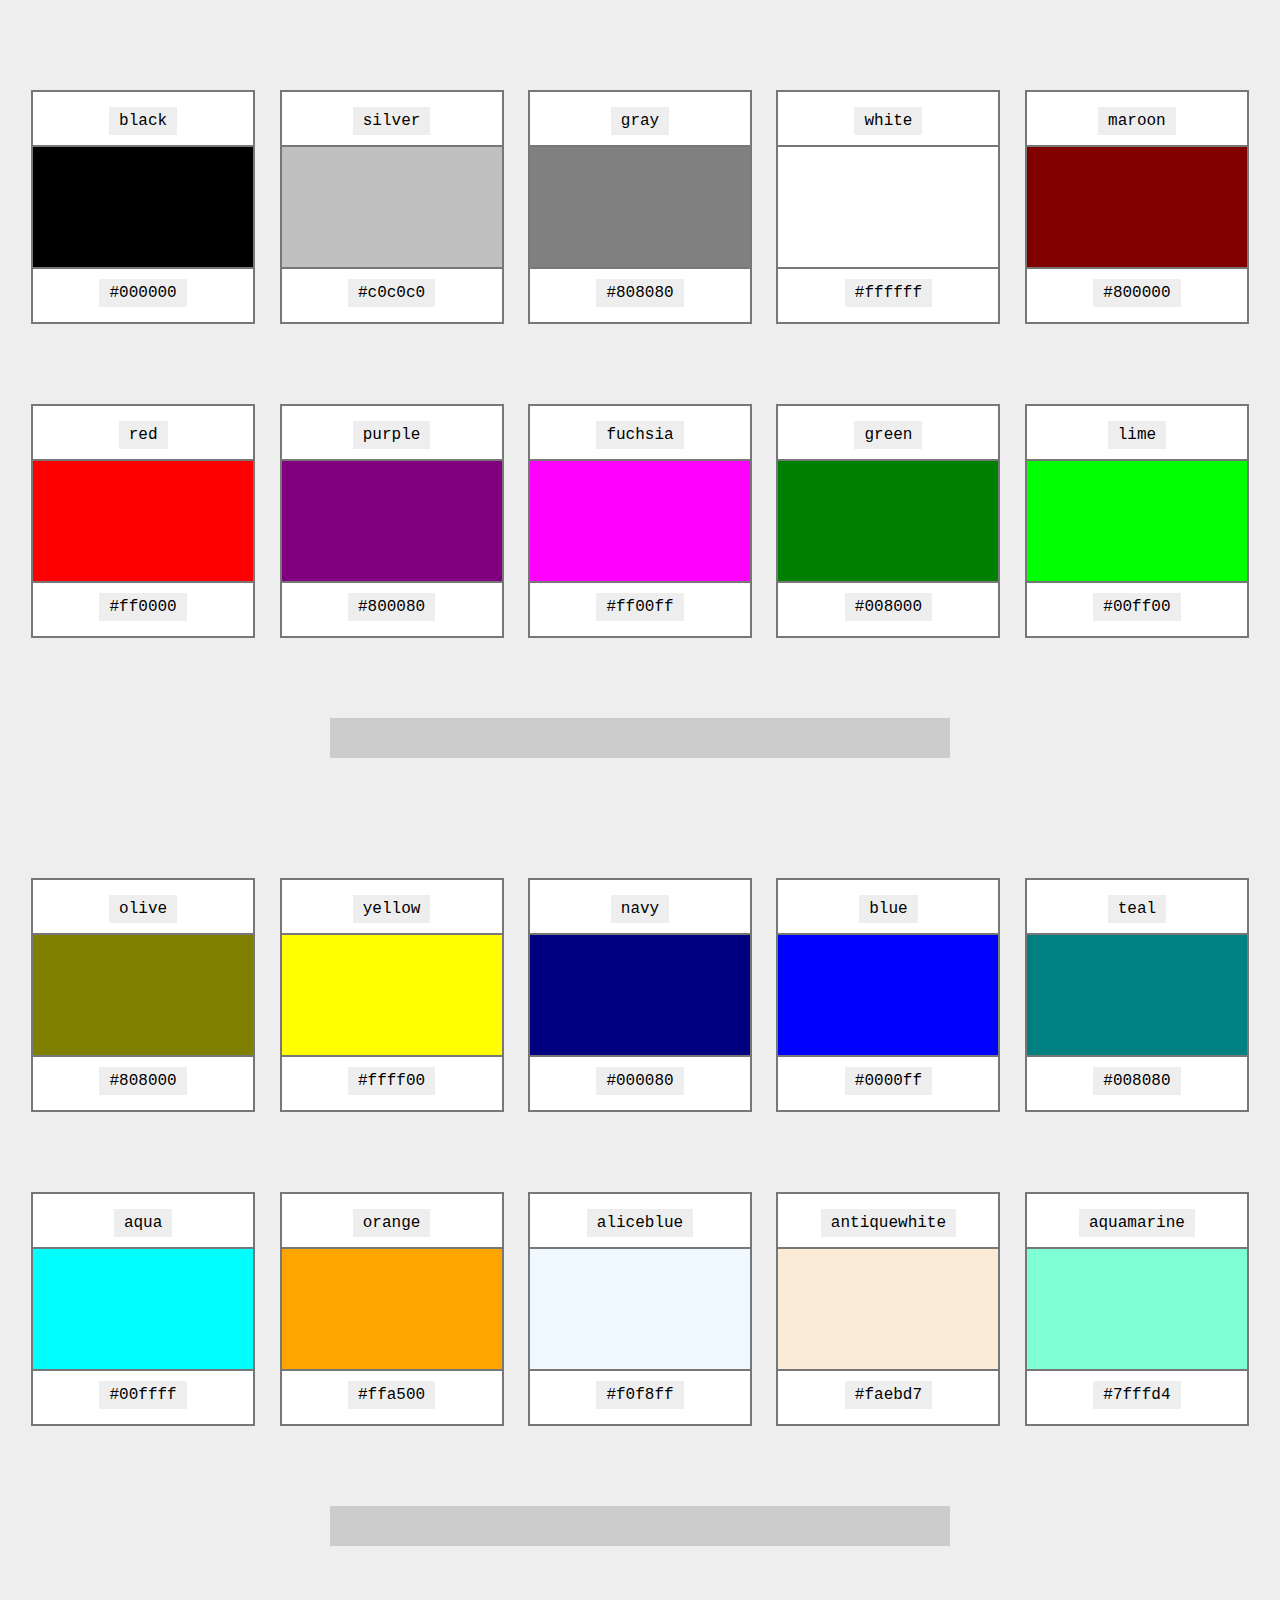
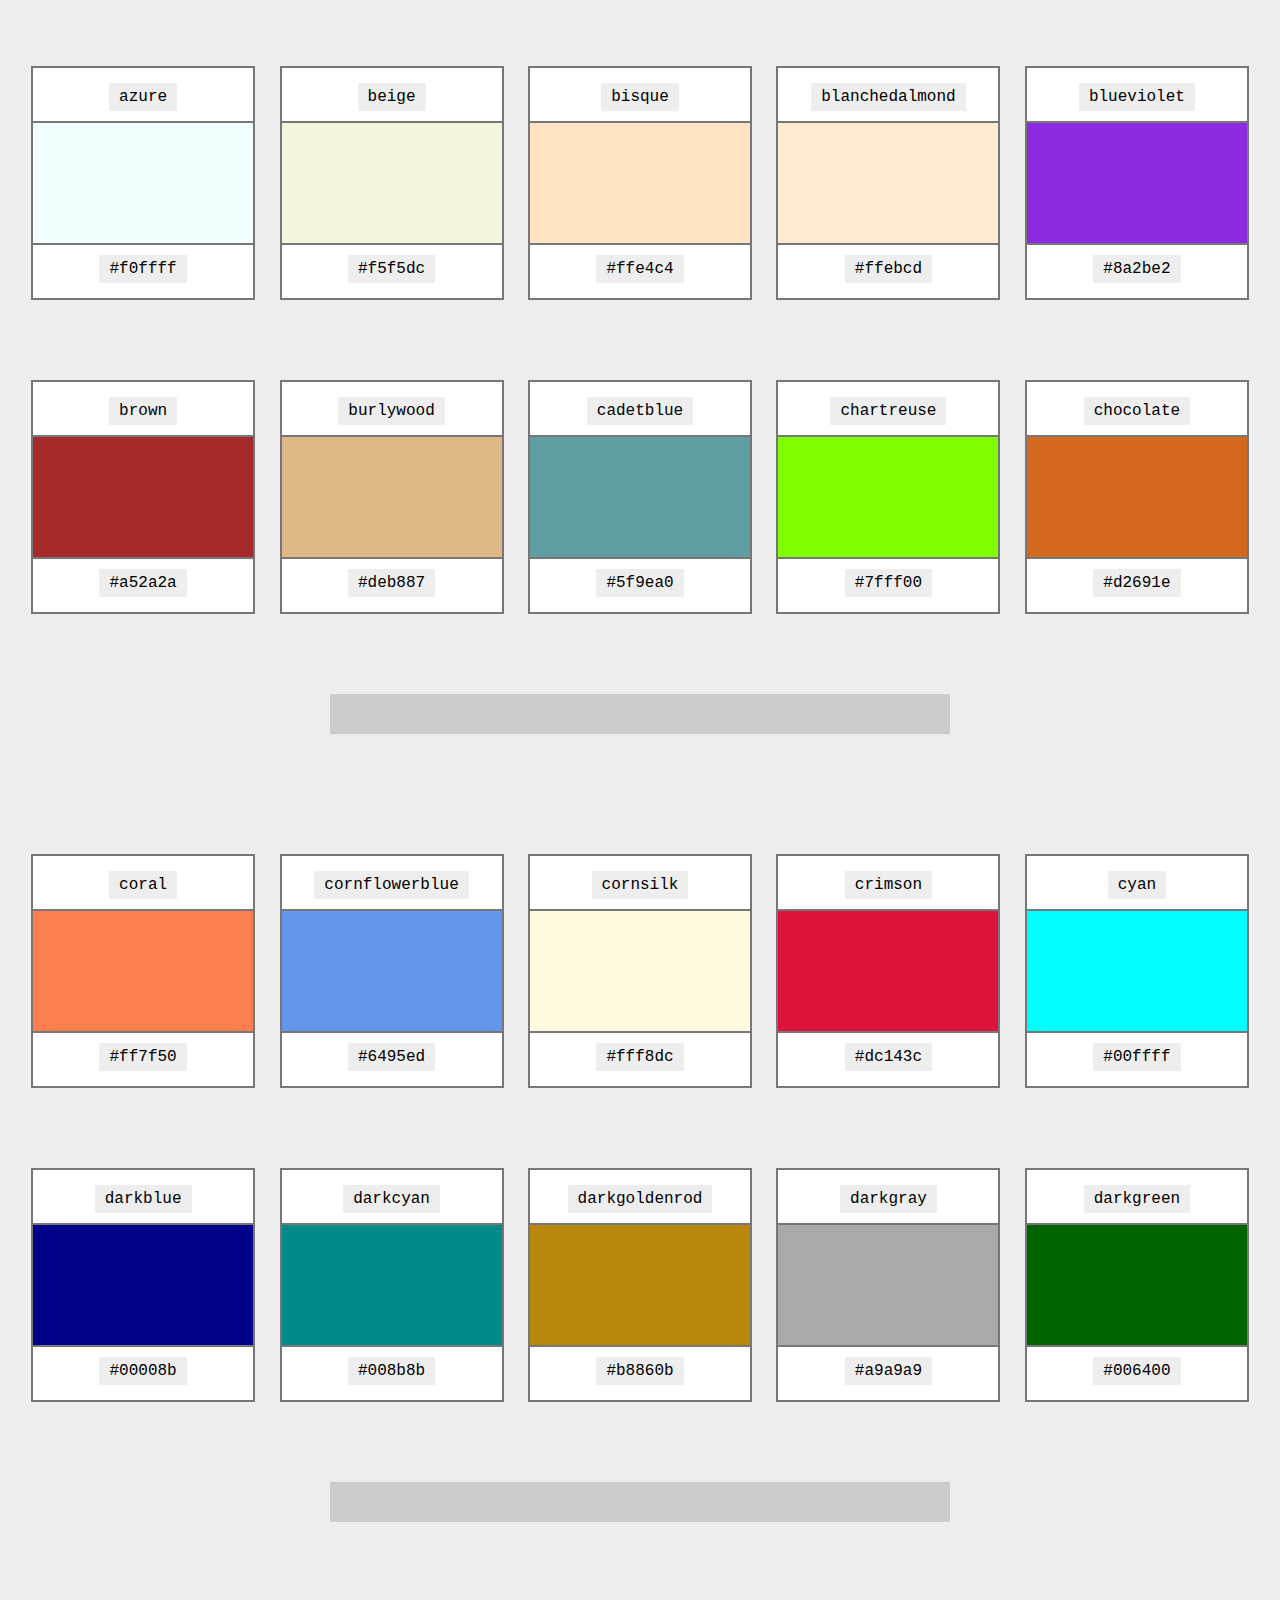
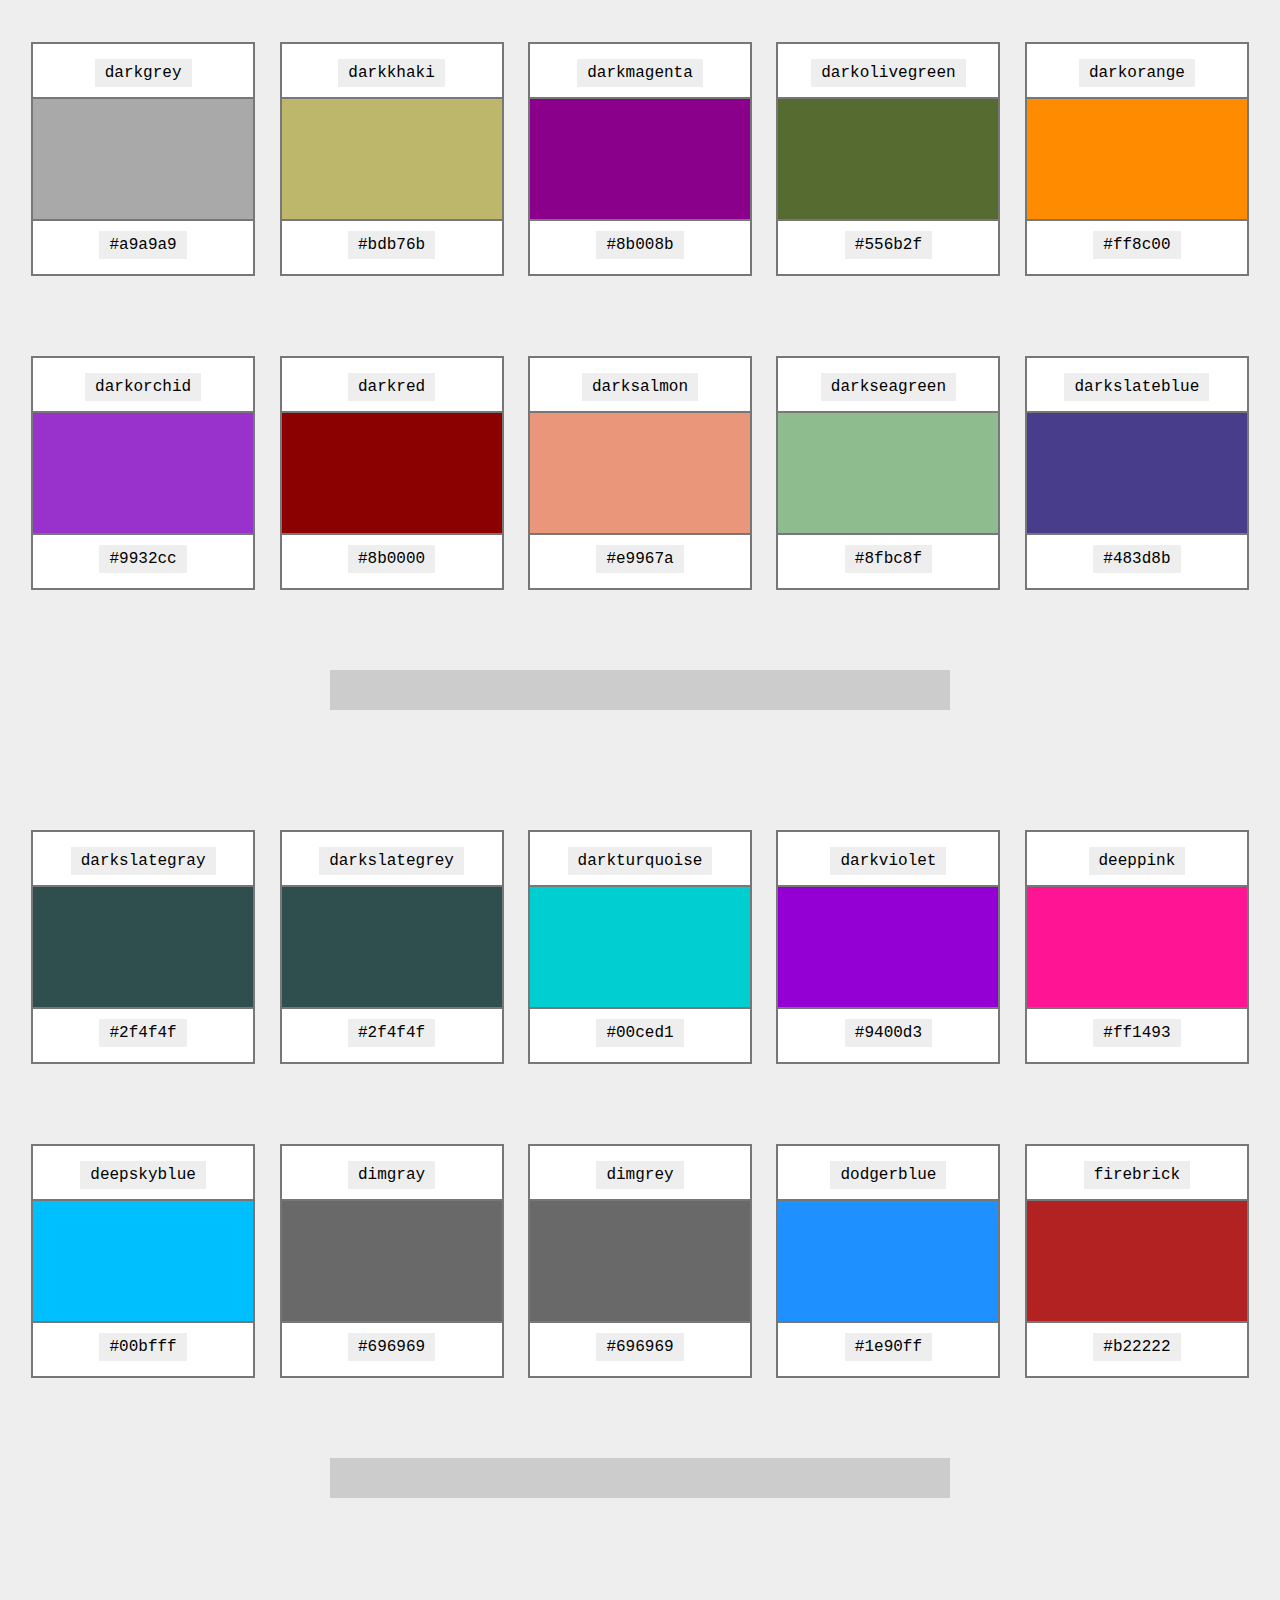
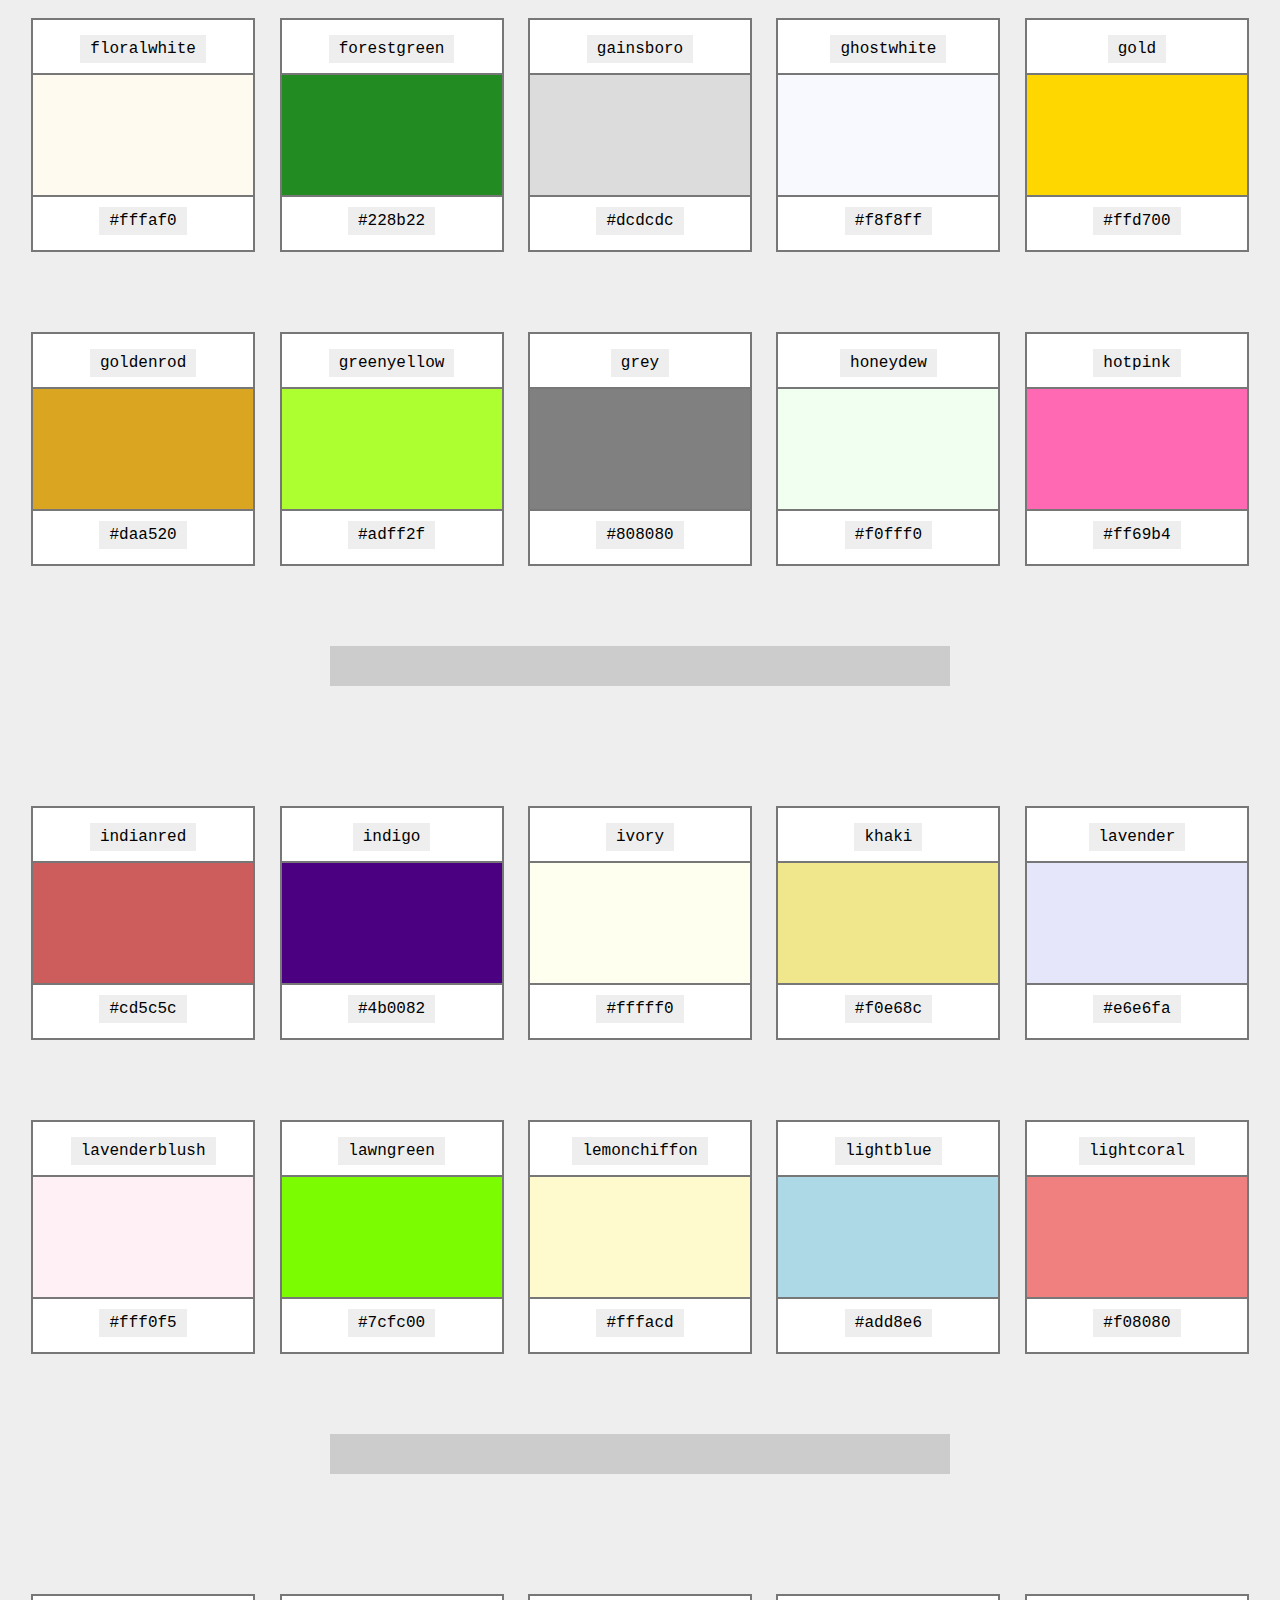
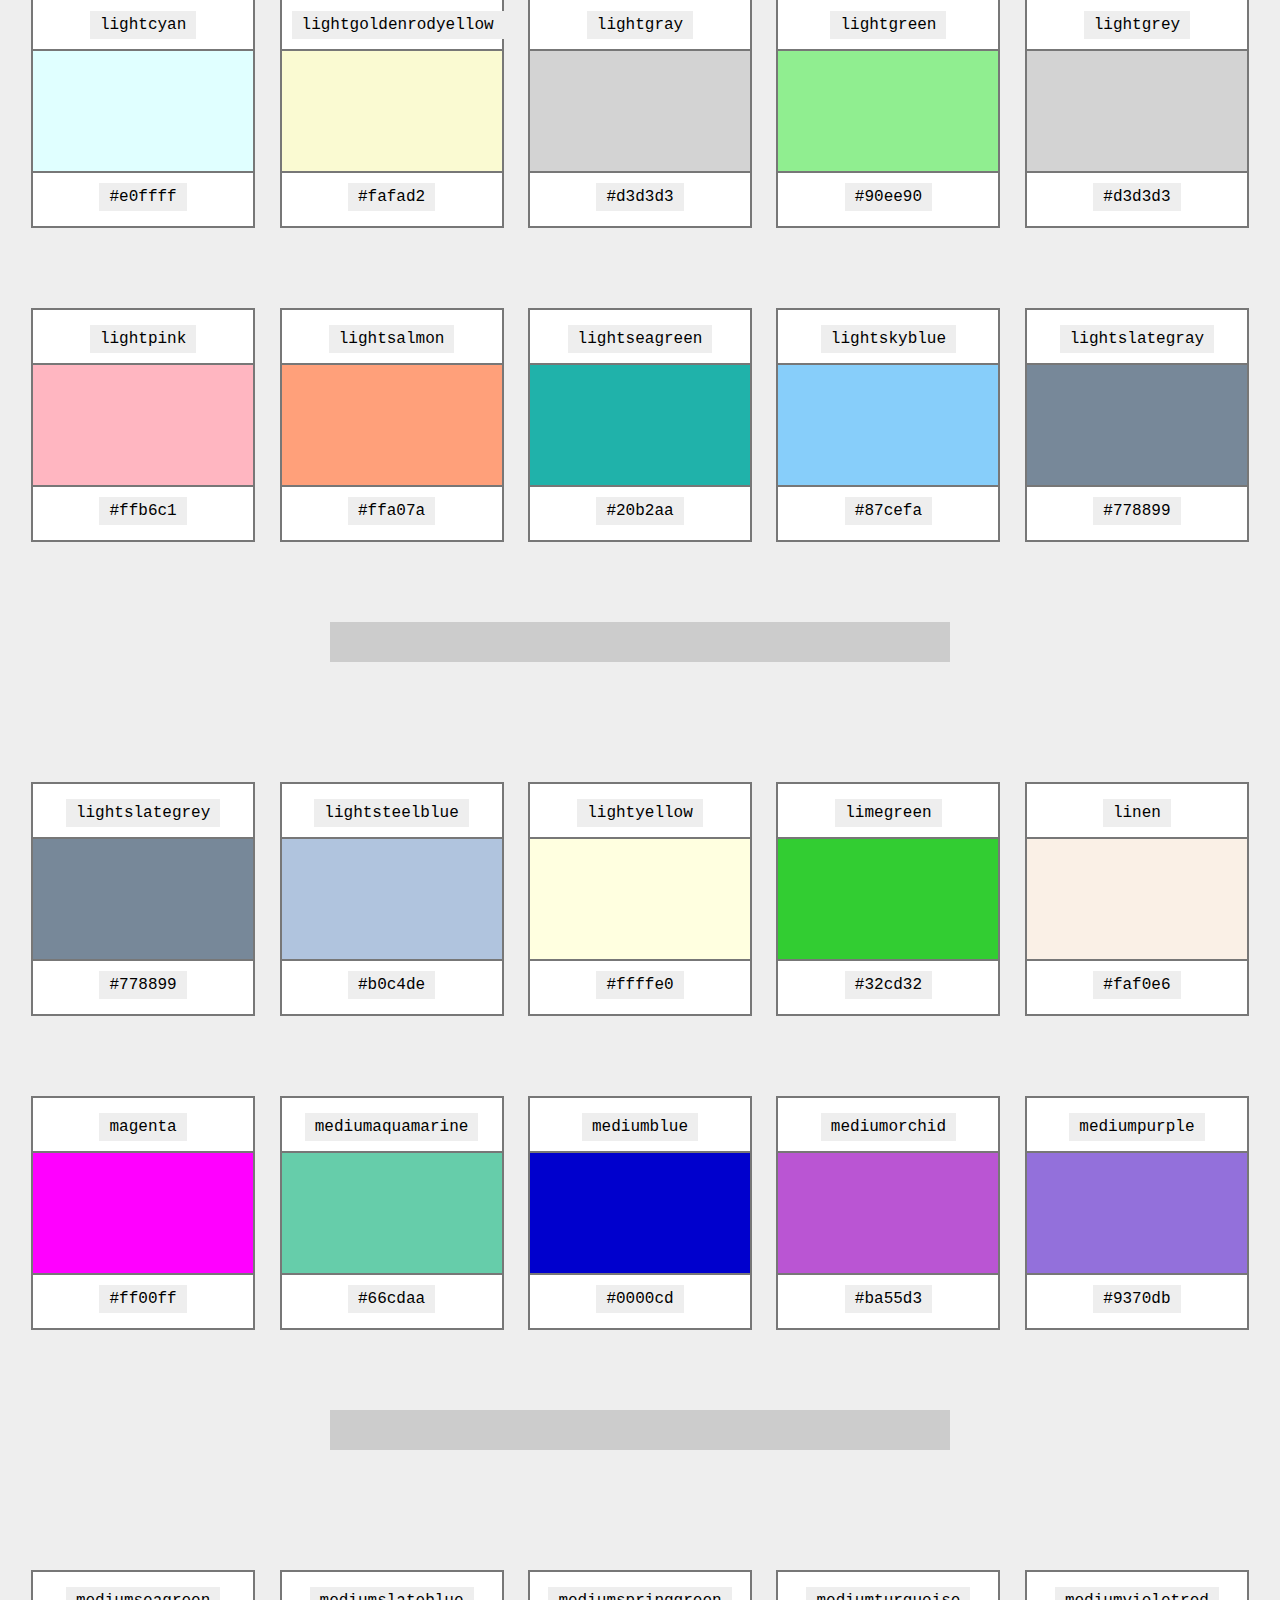
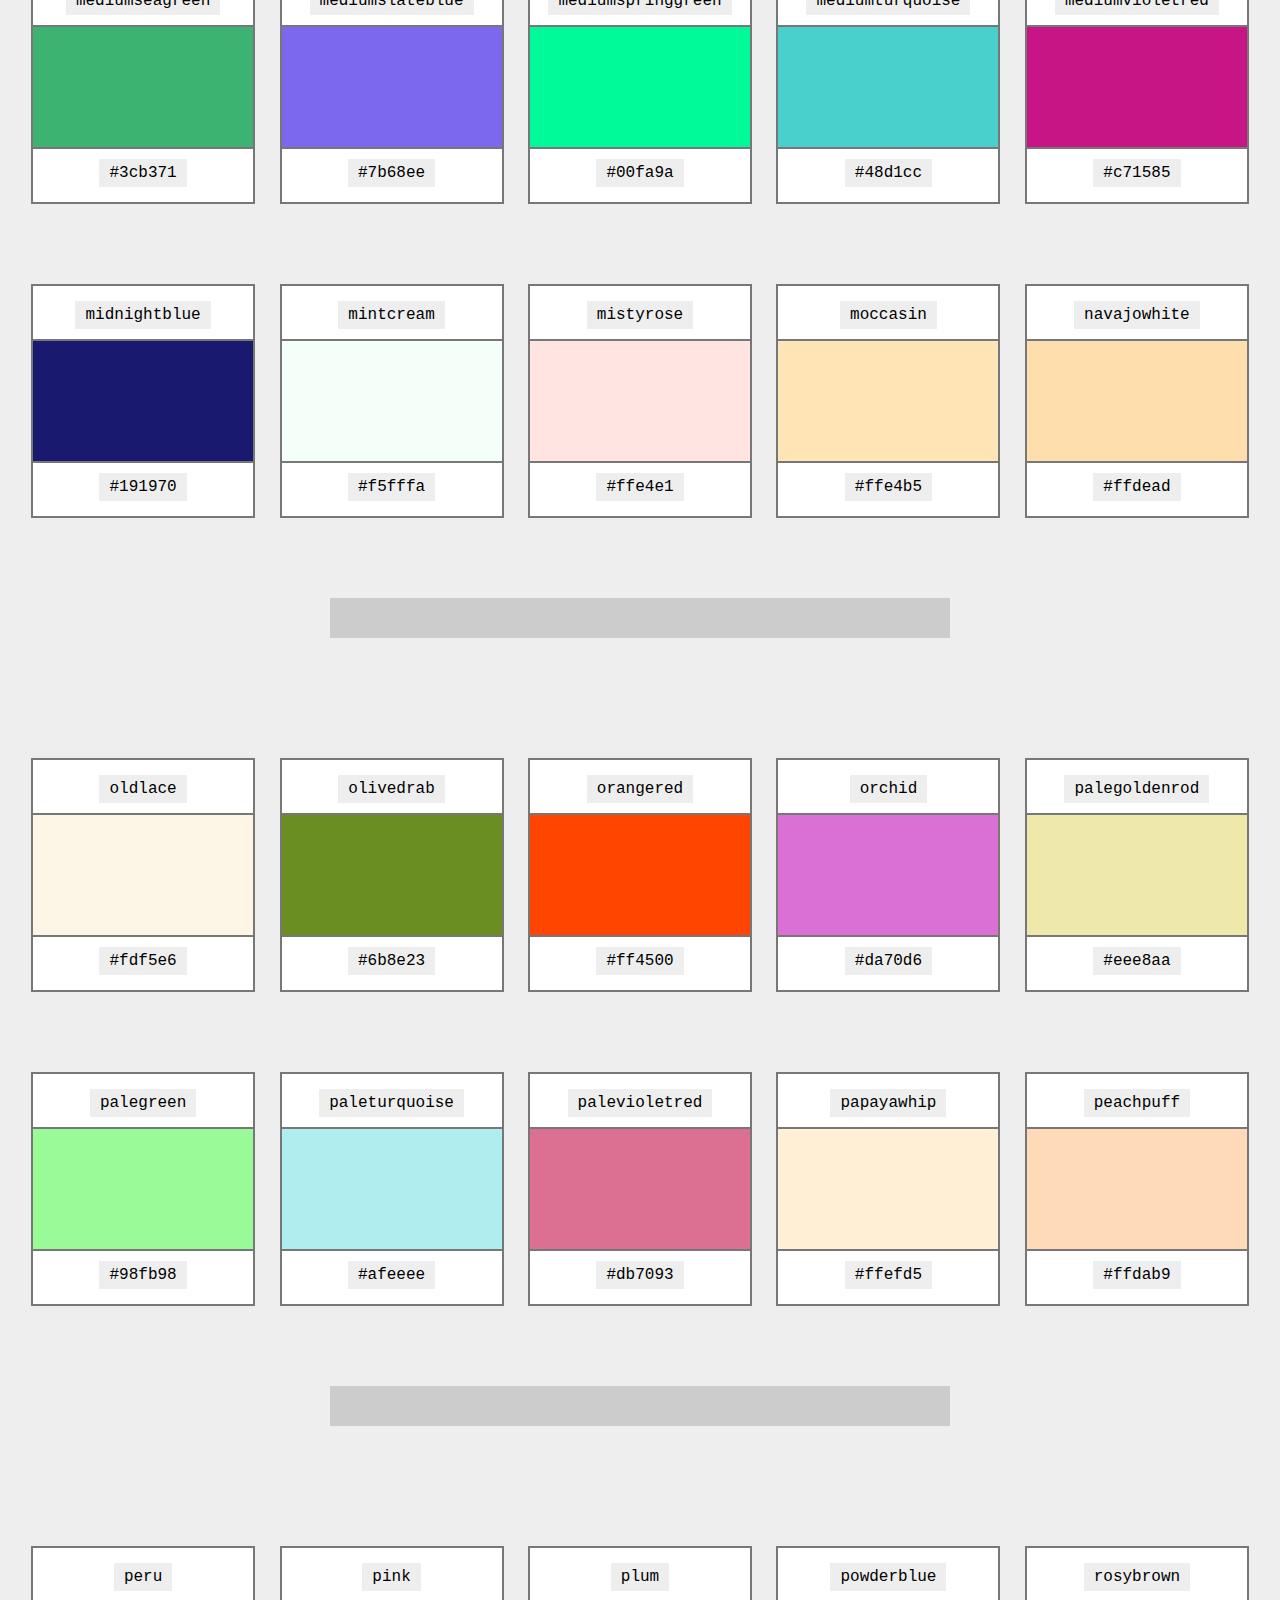
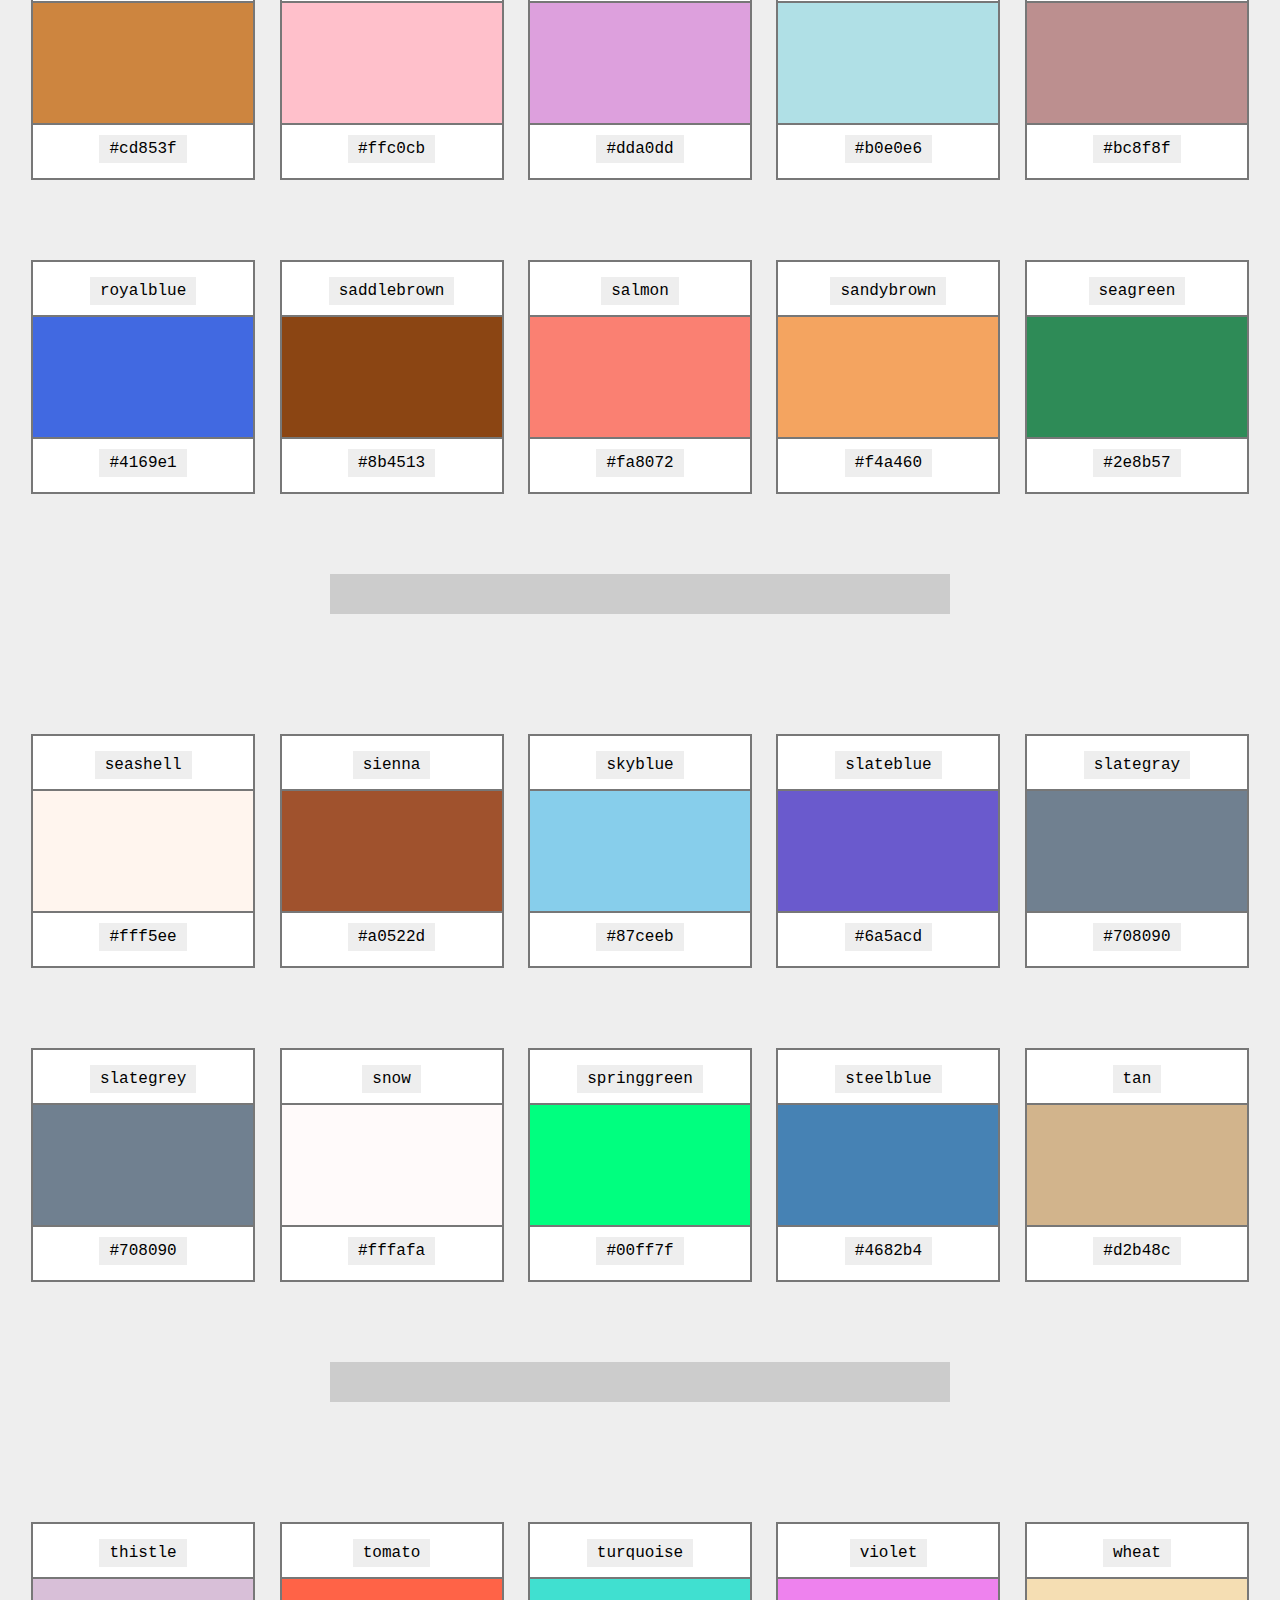
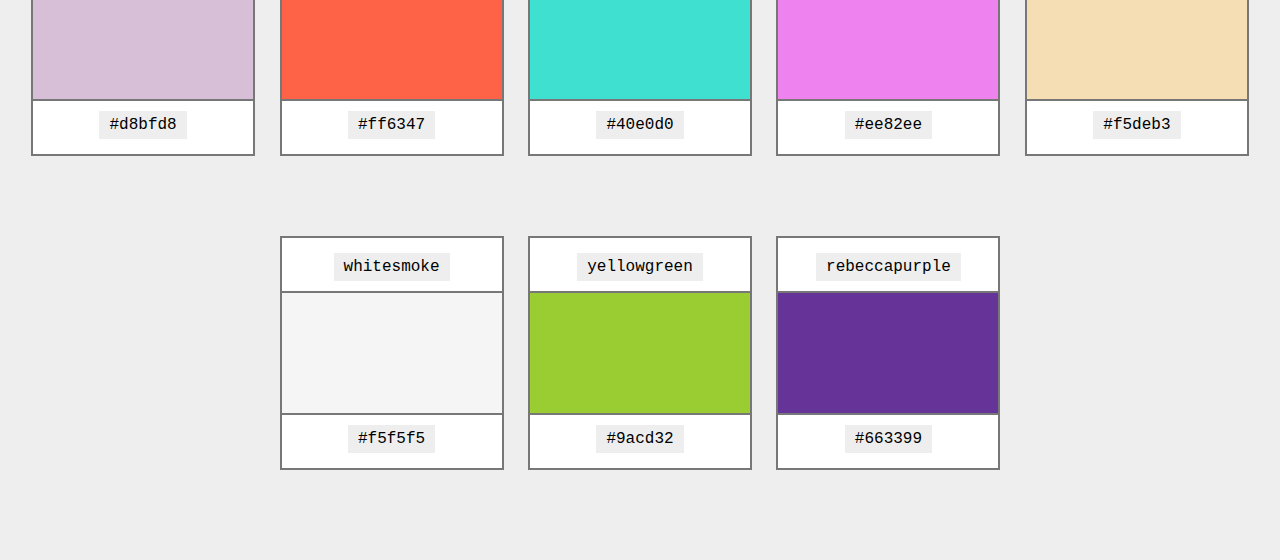
==== commit 9799f63d: "Corrected another color, recompiled HTML" ====
--- a/docs/index.html
+++ b/docs/index.html
@@ -493,7 +493,7 @@
           <div class="hex"><code>#faf0e6</code></div>
         </div>
         <div class="colorbox">
-          <div class="name"><code>magenta(synonym of fuchsia)</code></div>
+          <div class="name"><code>magenta</code></div>
           <div class="color" style="background-color: #ff00ff"></div>
           <div class="hex"><code>#ff00ff</code></div>
         </div>
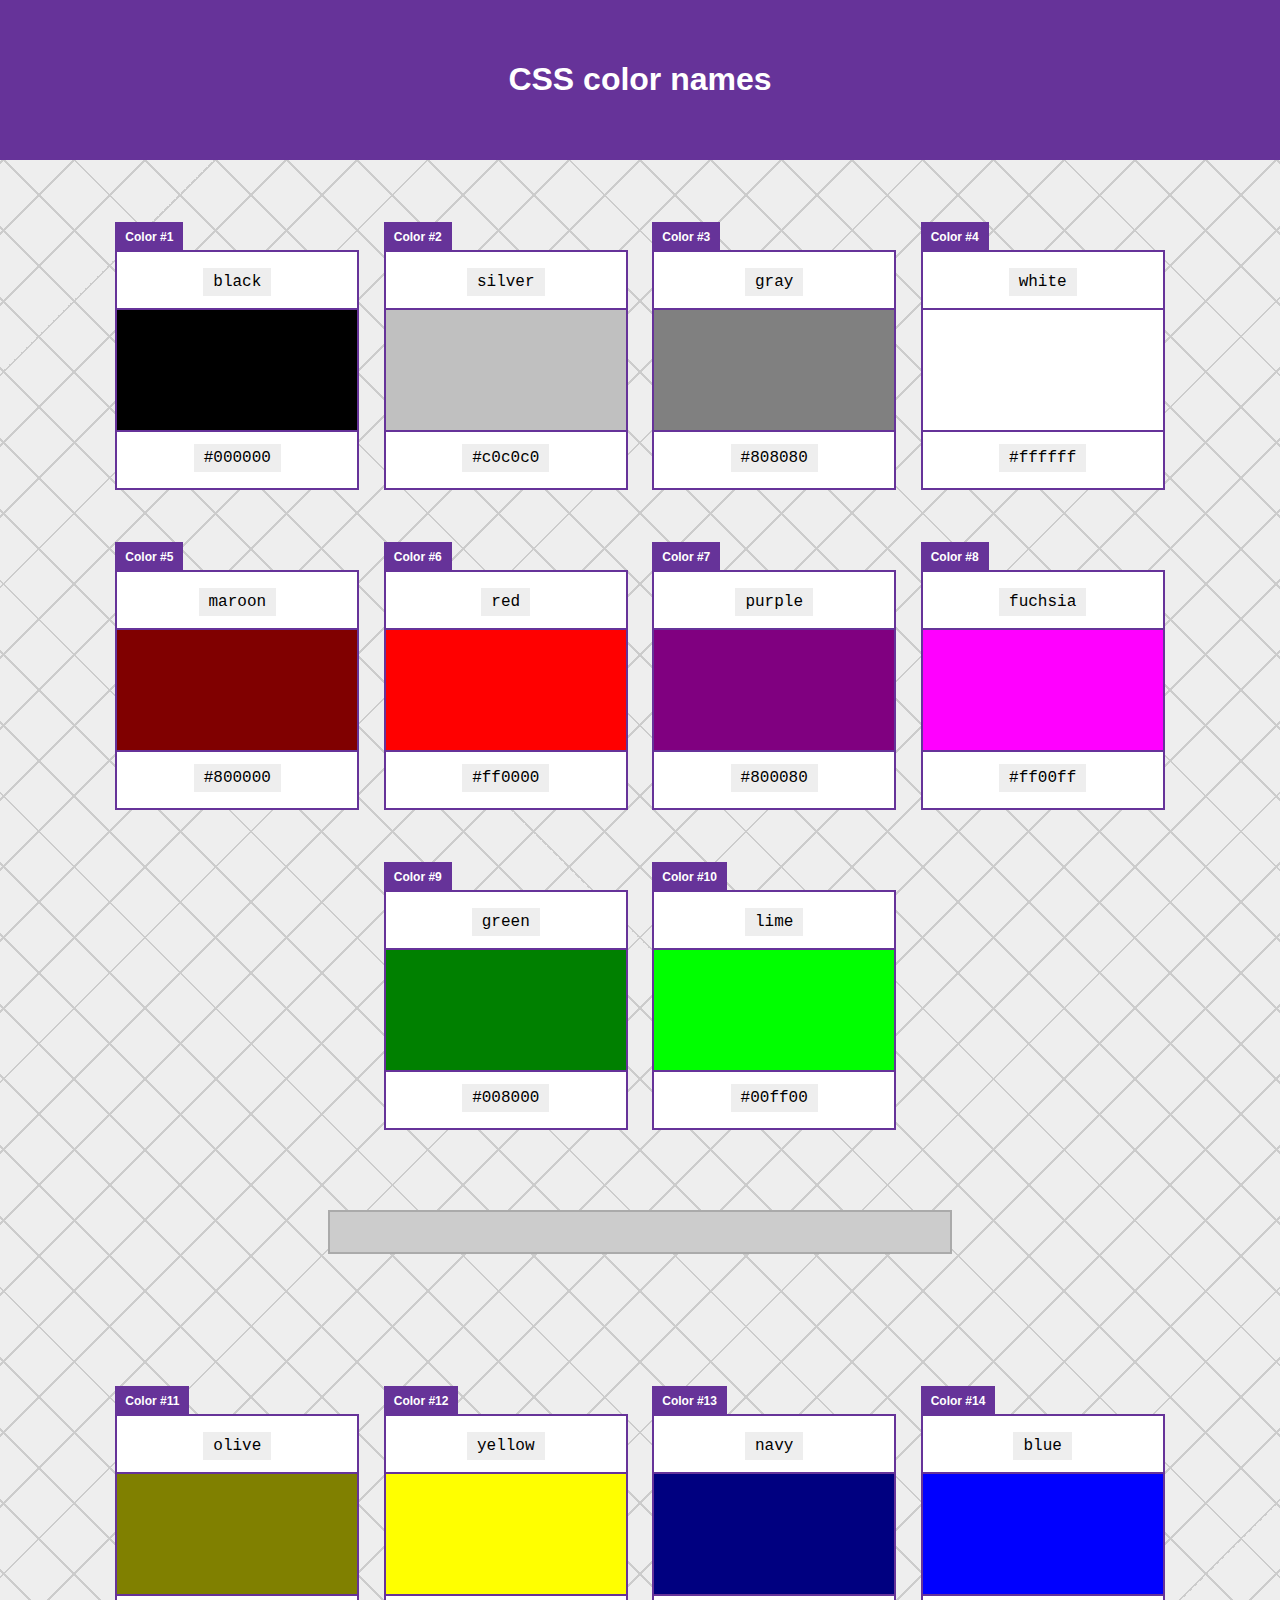
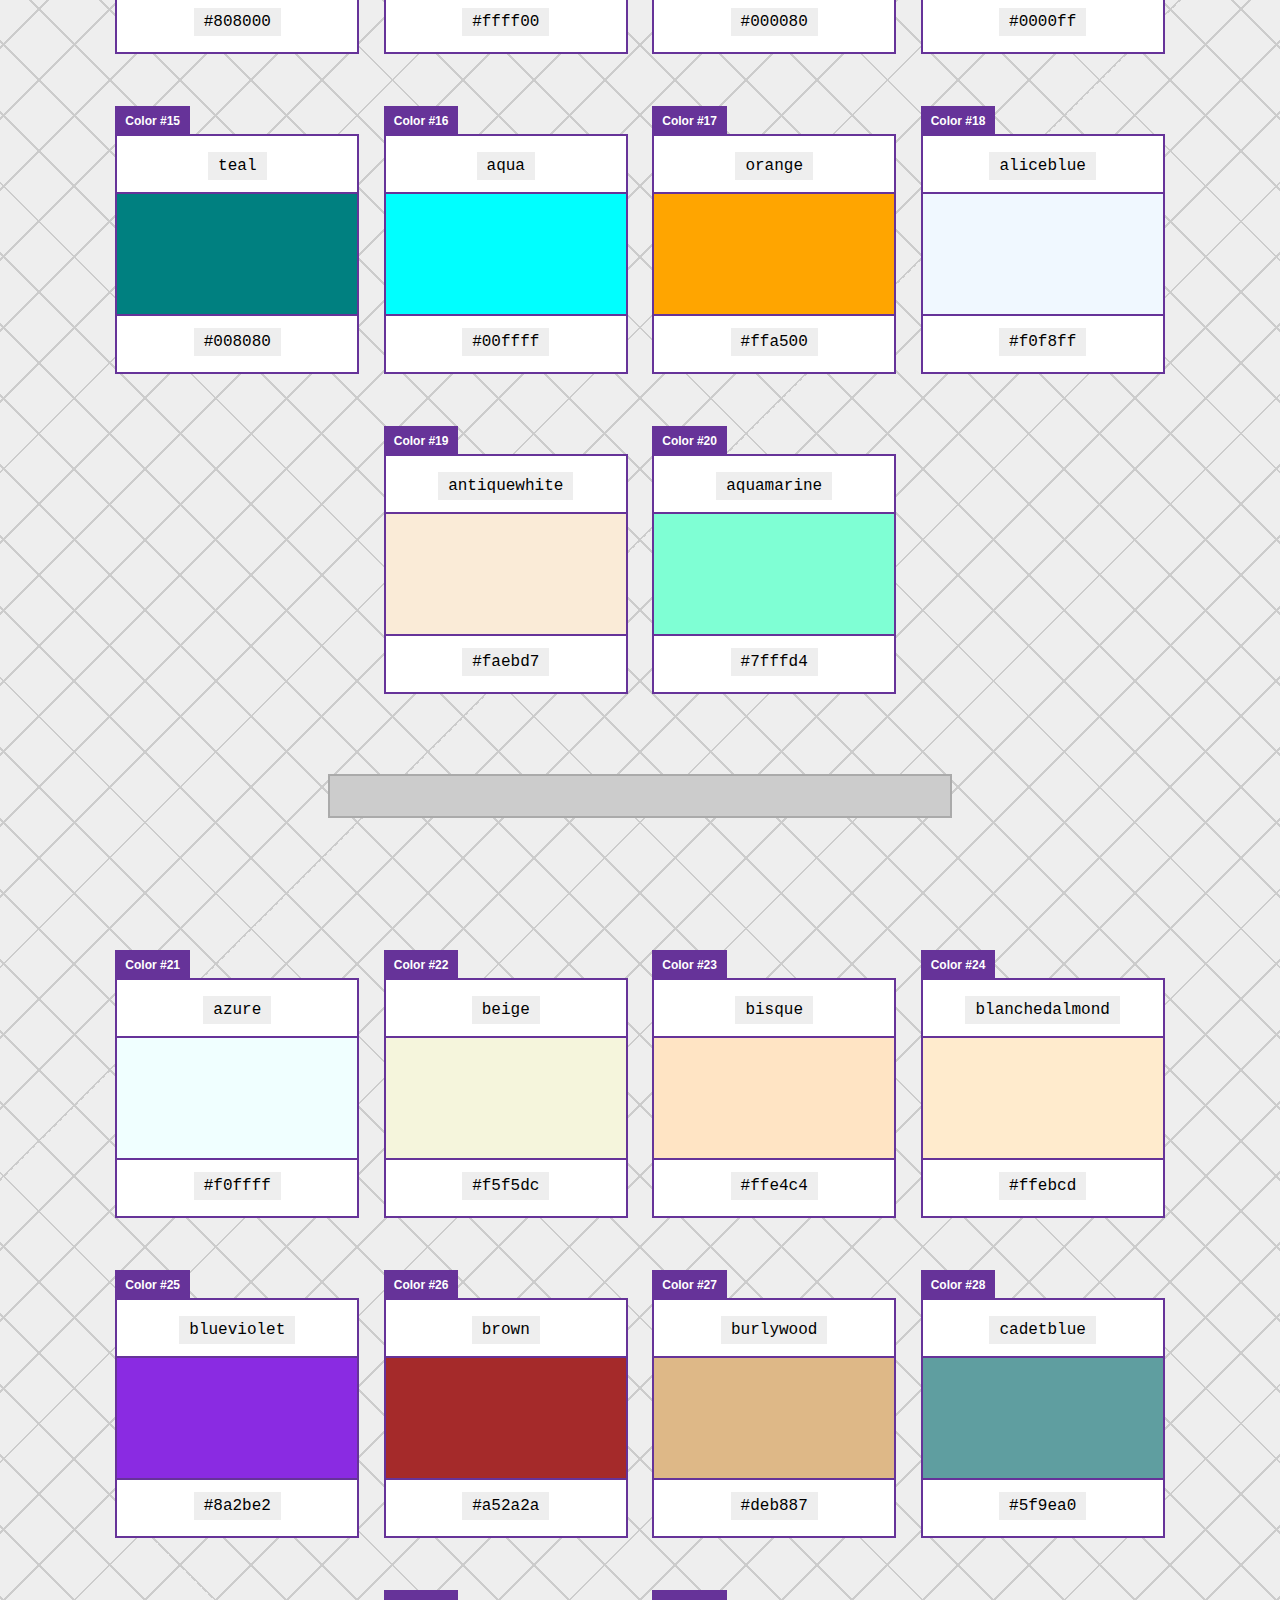
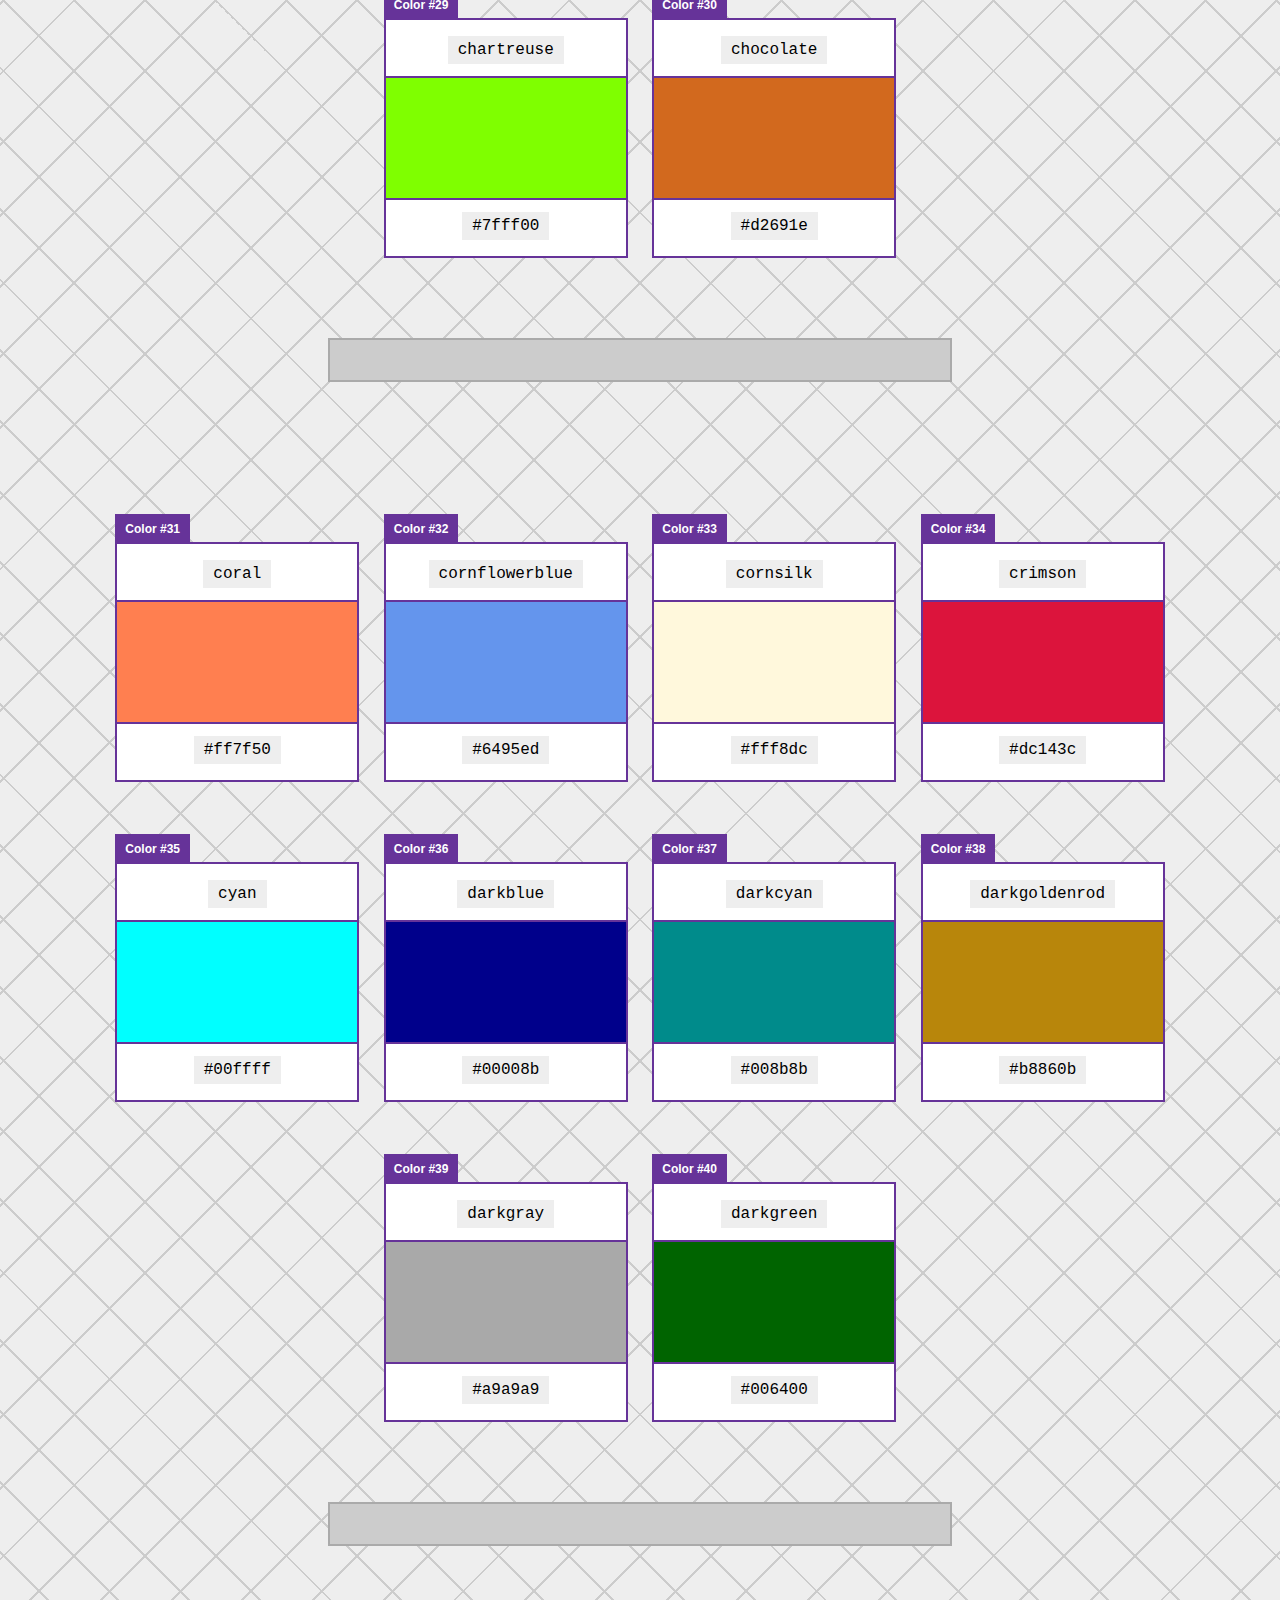
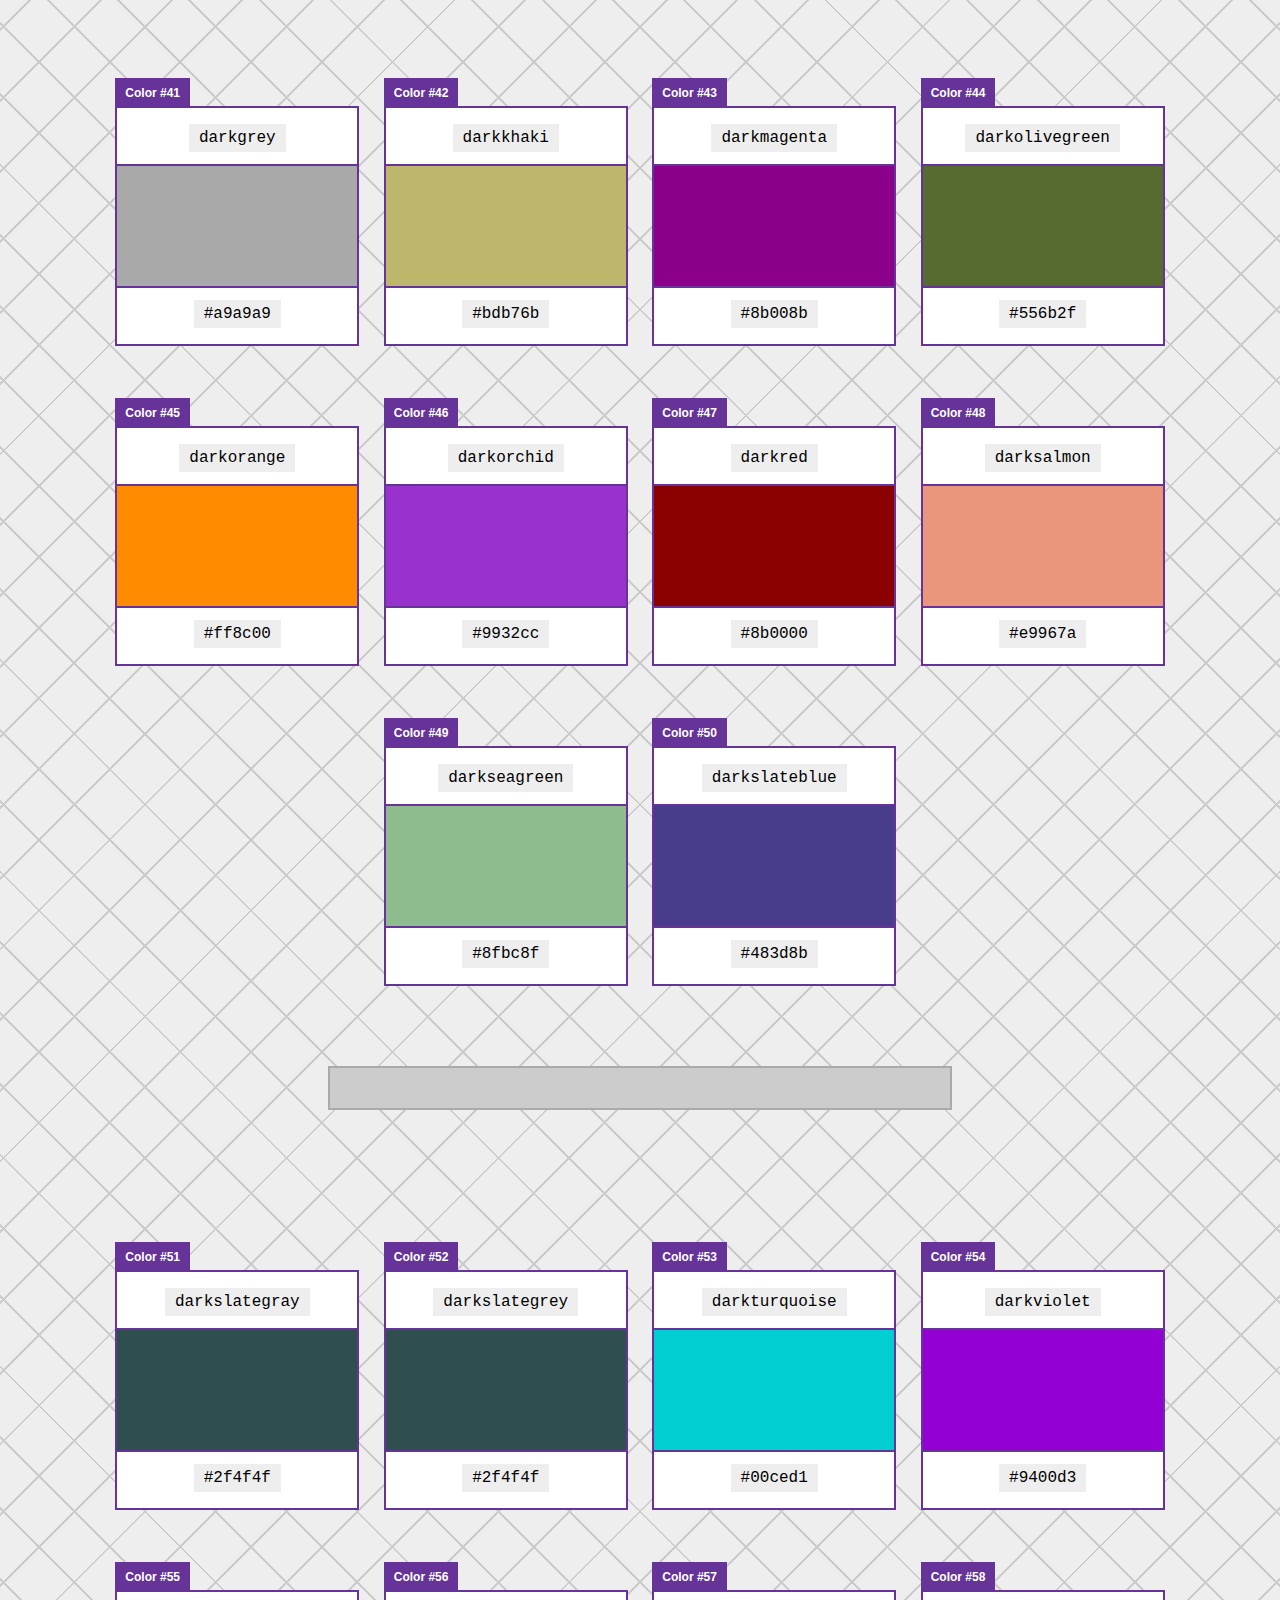
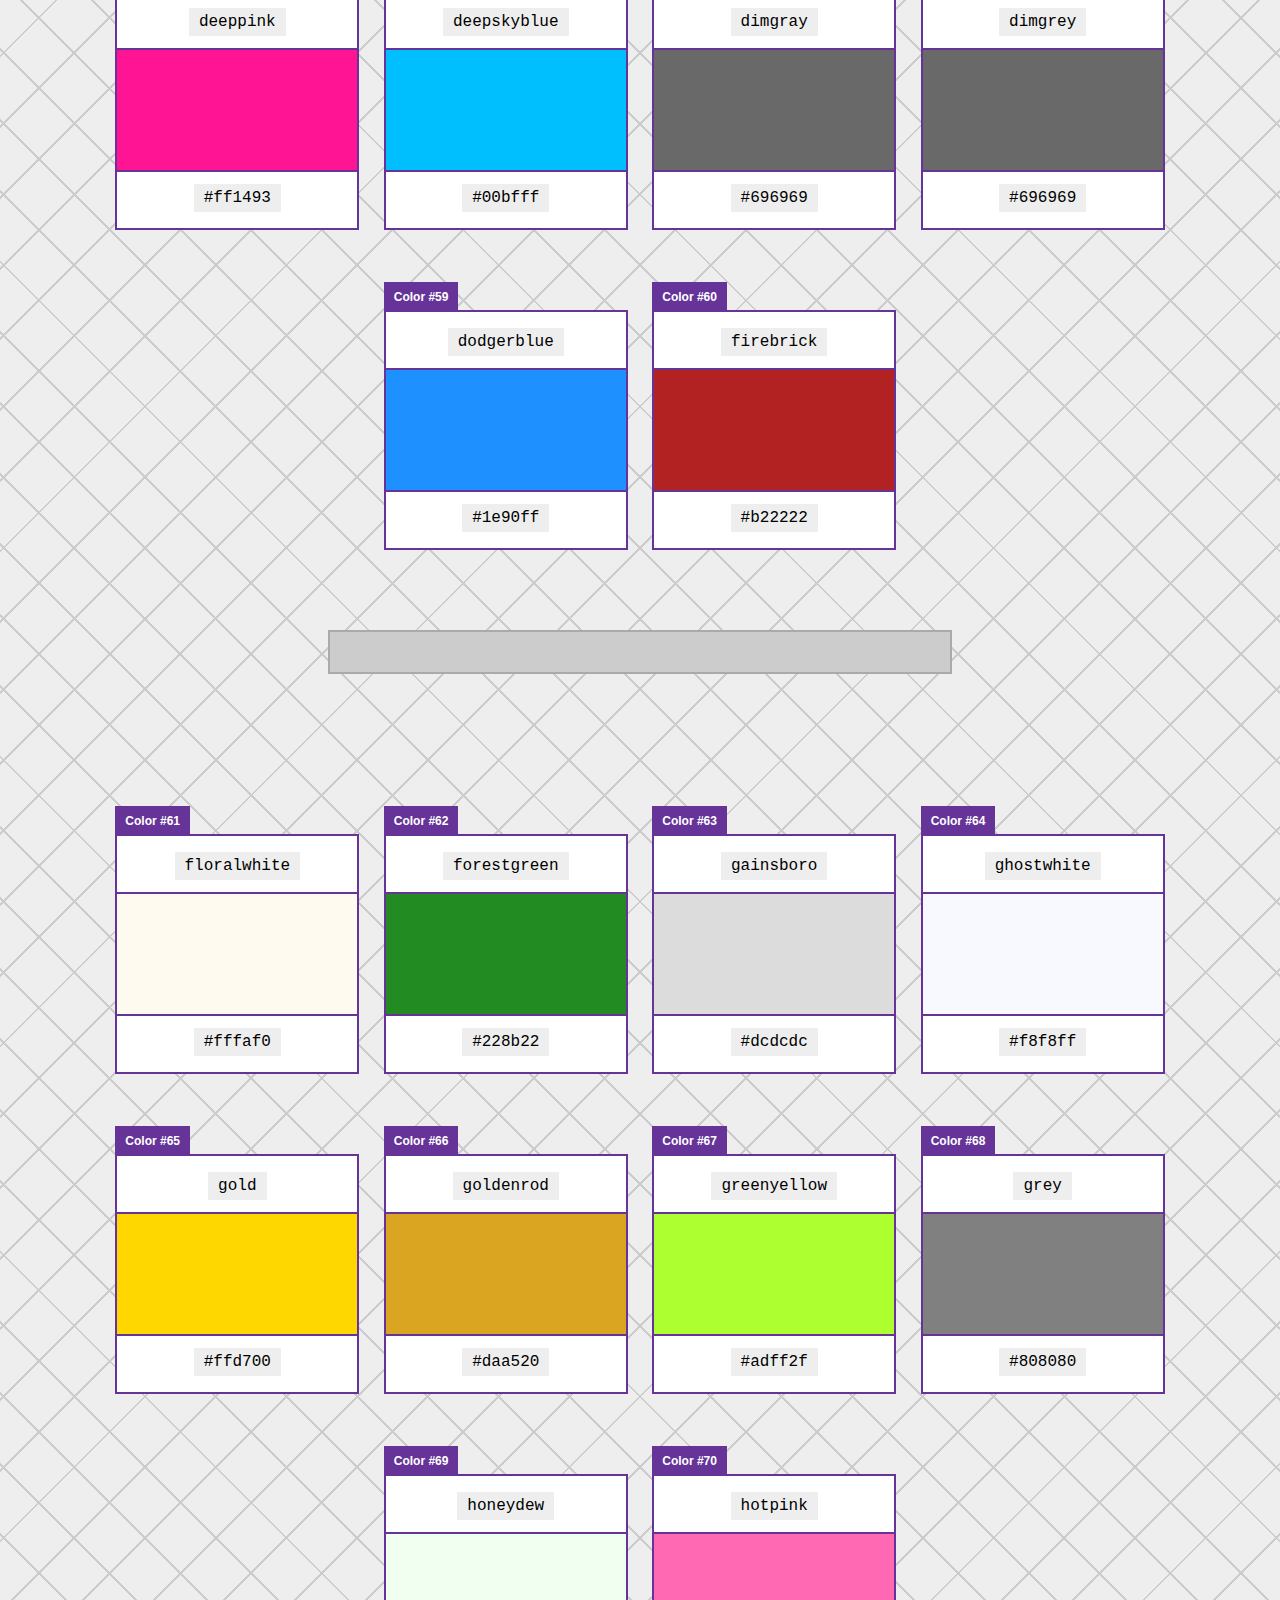
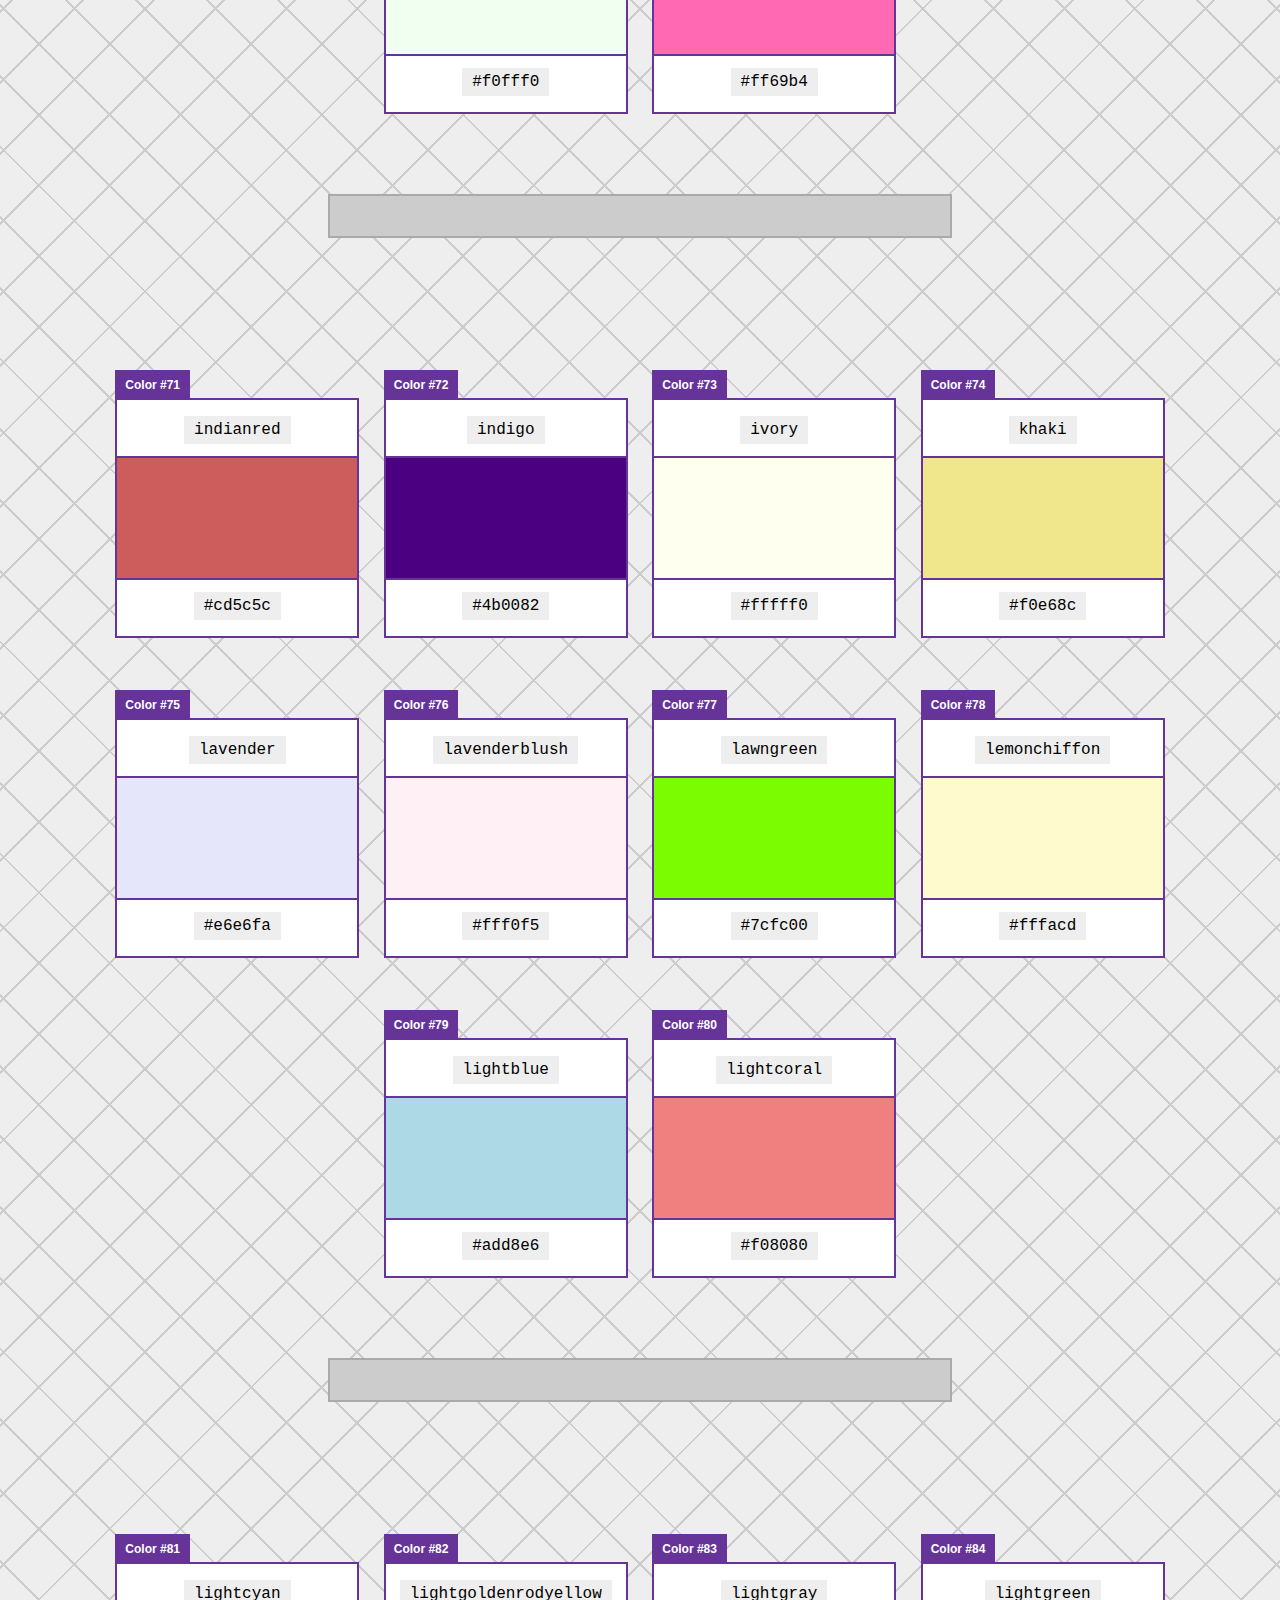
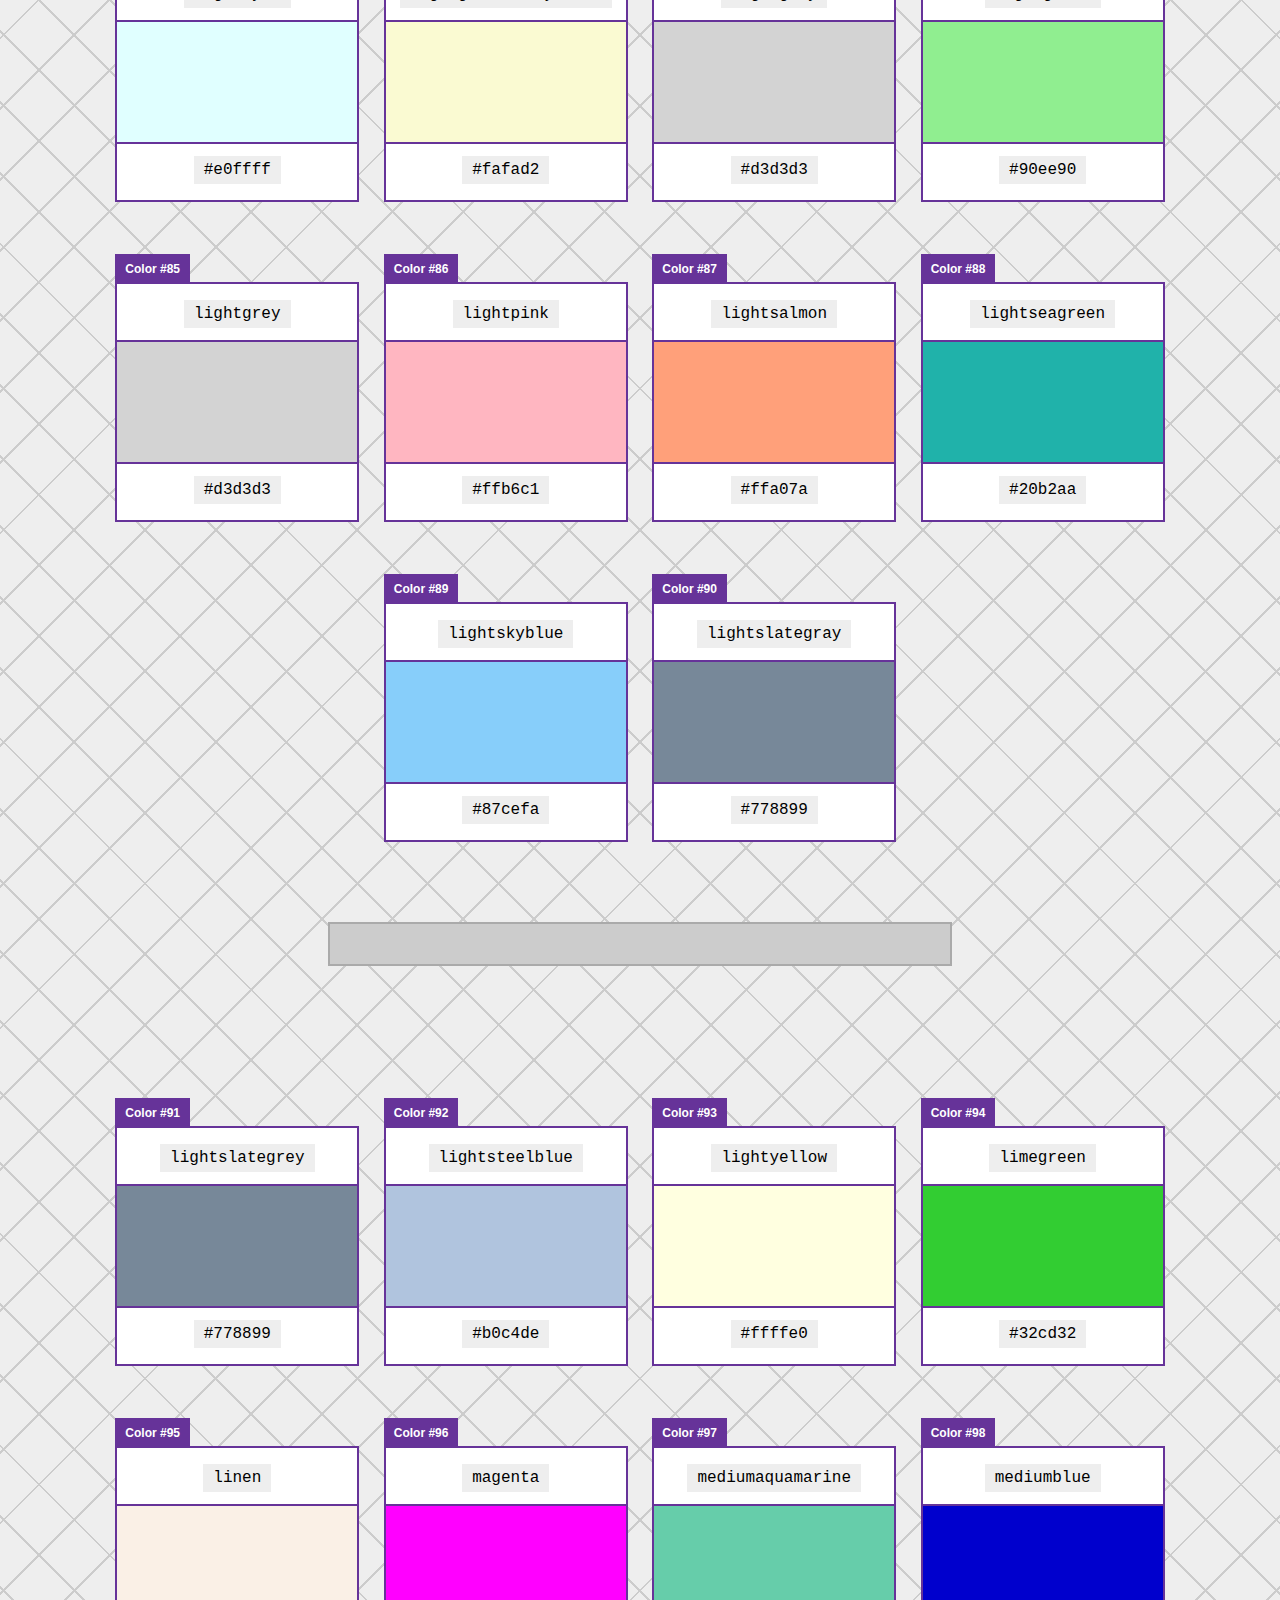
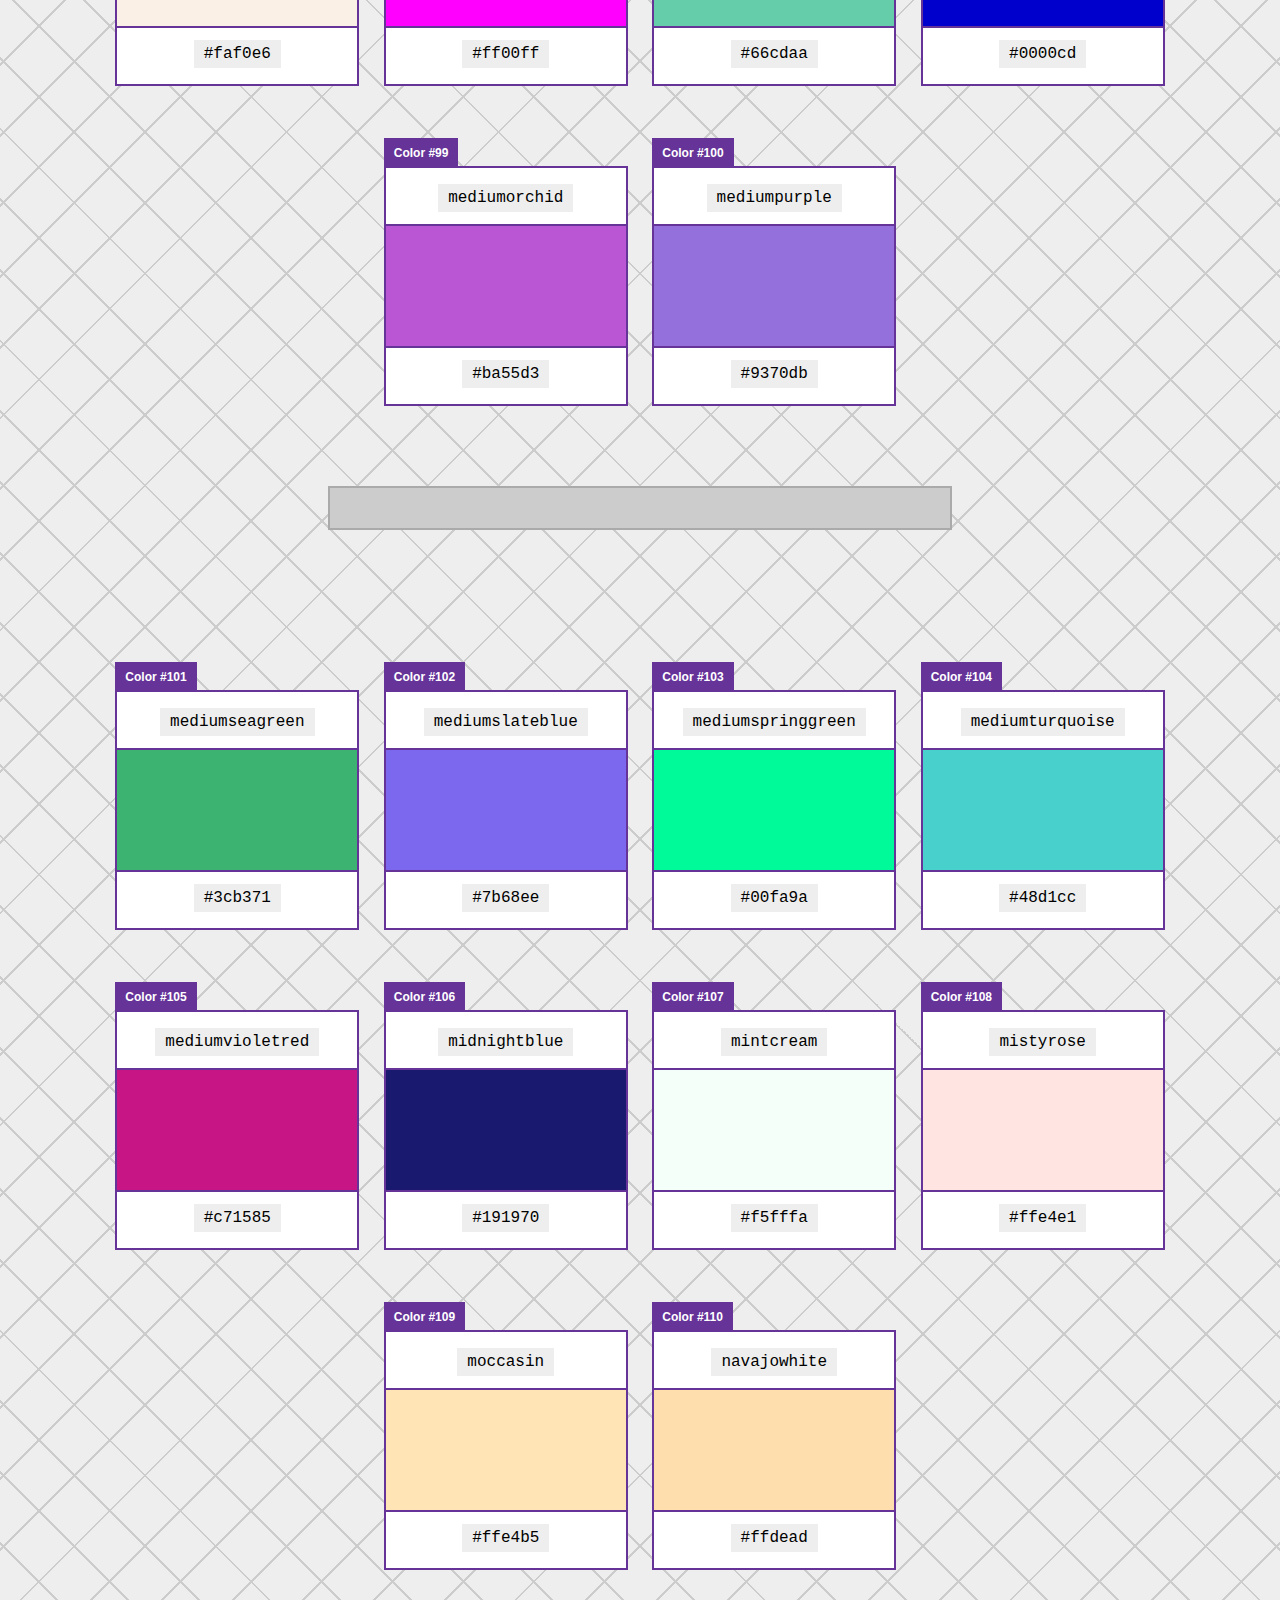
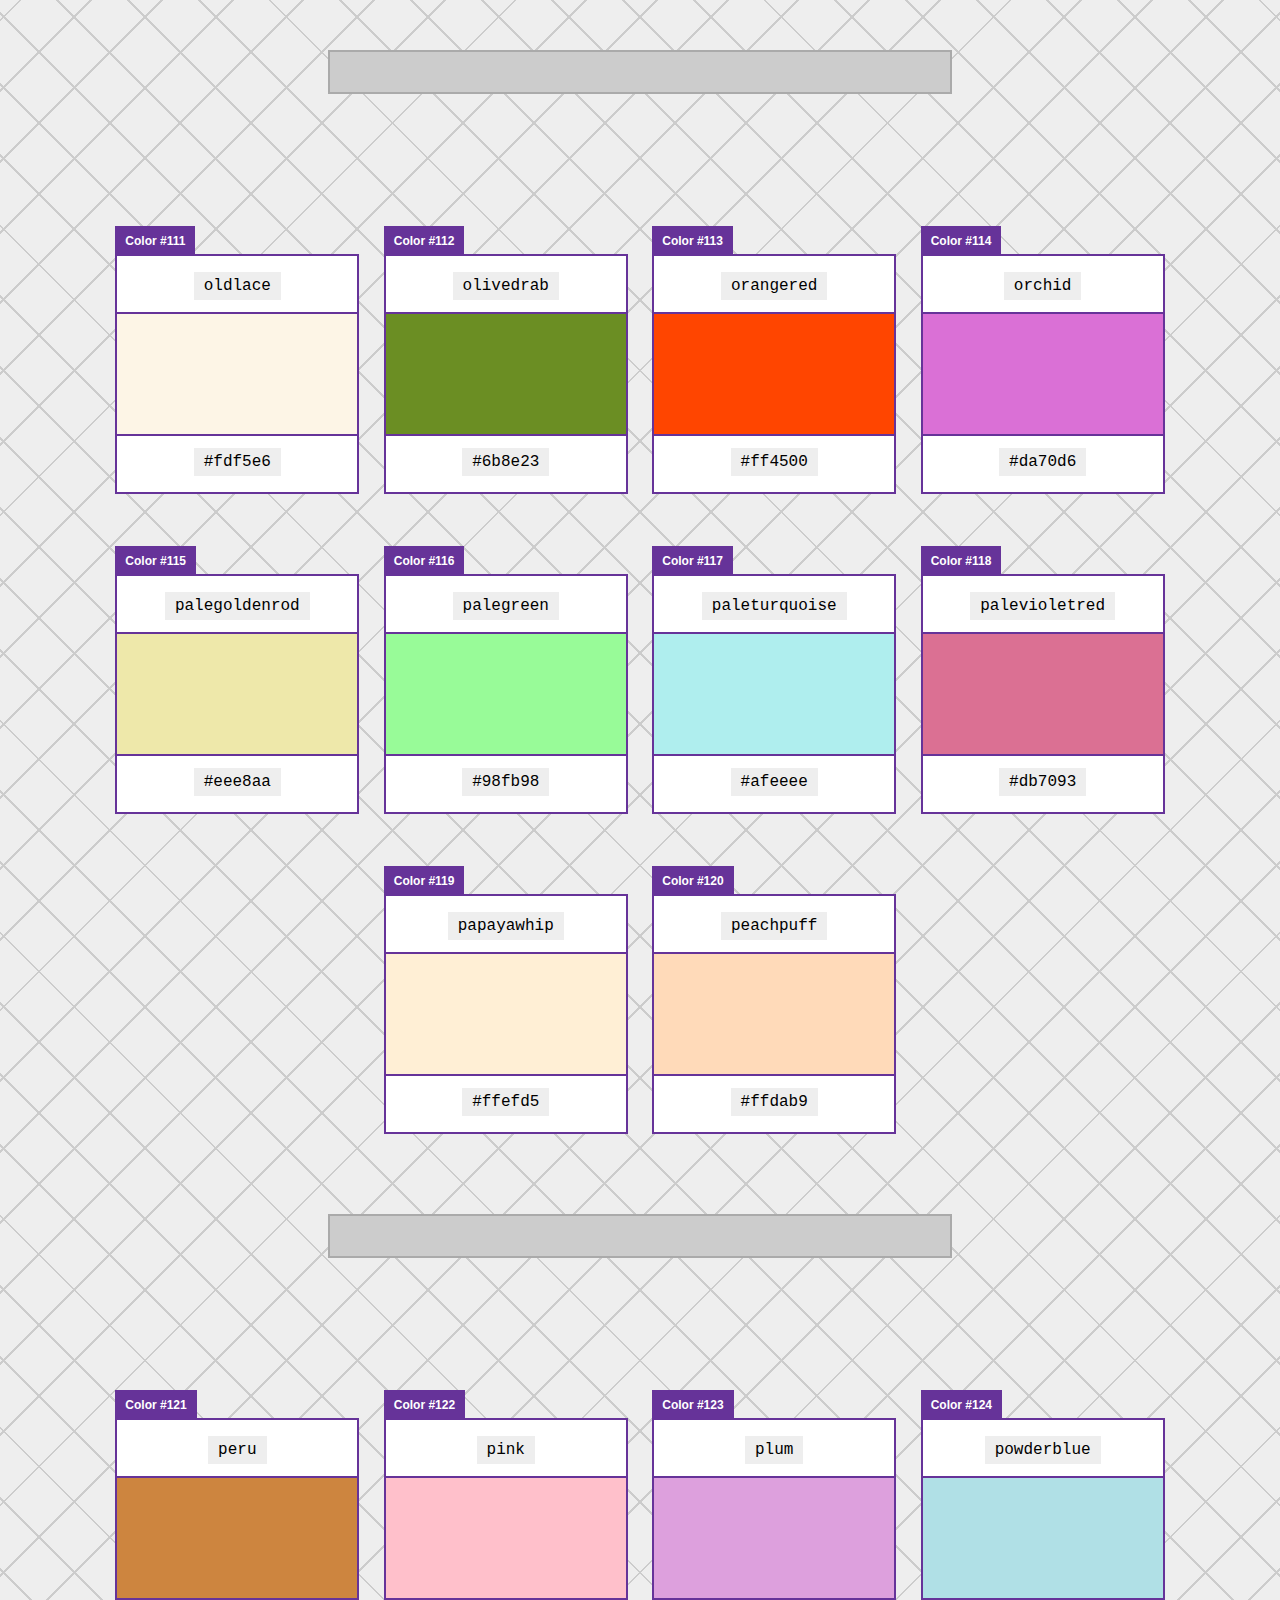
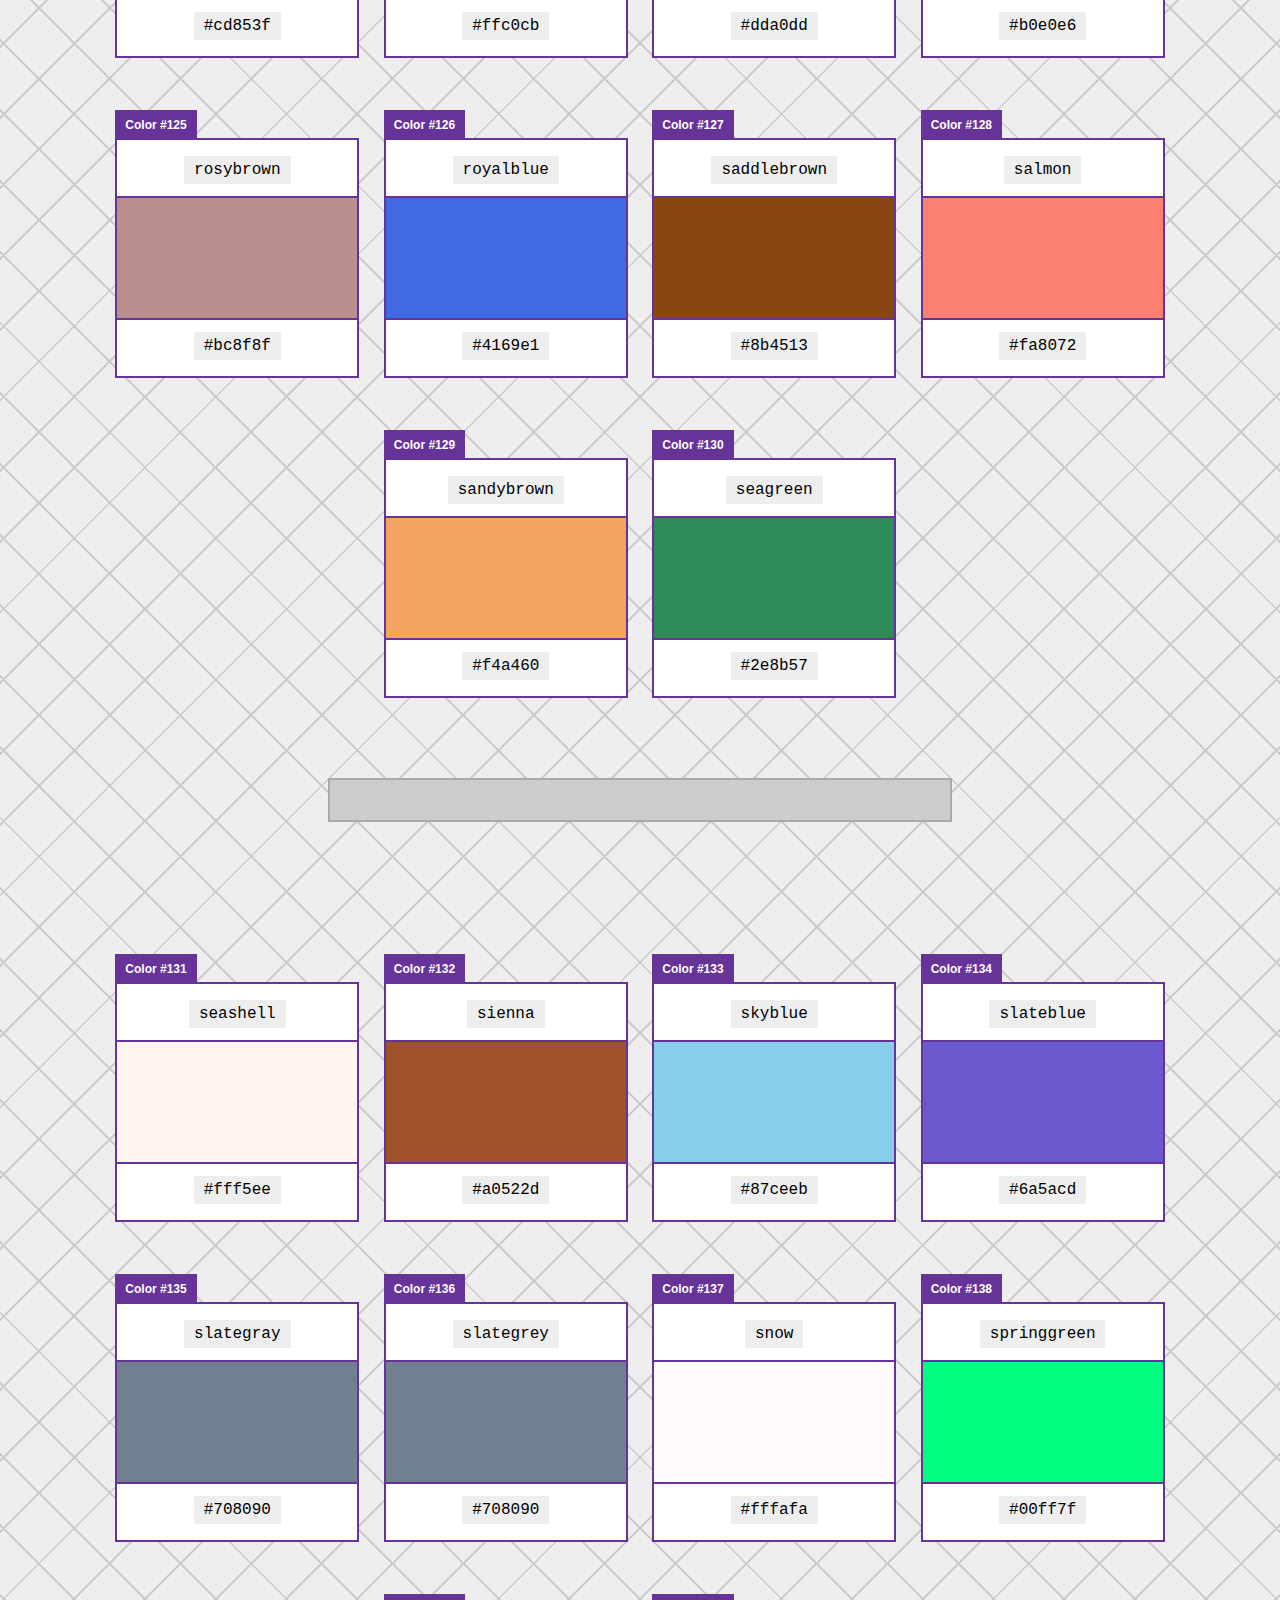
==== commit 214d14ec: "Added header, footer and background to page. Added index to colorbox." ====
--- a/docs/index.html
+++ b/docs/index.html
@@ -6,763 +6,921 @@
     <script>window.dataLayer = window.dataLayer || []; function gtag(){dataLayer.push(arguments);} gtag('js', new Date()); gtag('config', 'G-7VFZKZLYZ7');</script>
   </head>
   <body>
-    <content>
+    <header>
+      <div class="heading">
+        <h1>CSS color names</h1>
+      </div>
+    </header>
+    <main>
       <div class="colors">
         <div class="colorbox">
+          <div class="index">Color #1</div>
           <div class="name"><code>black</code></div>
           <div class="color" style="background-color: #000000"></div>
           <div class="hex"><code>#000000</code></div>
         </div>
         <div class="colorbox">
+          <div class="index">Color #2</div>
           <div class="name"><code>silver</code></div>
           <div class="color" style="background-color: #c0c0c0"></div>
           <div class="hex"><code>#c0c0c0</code></div>
         </div>
         <div class="colorbox">
+          <div class="index">Color #3</div>
           <div class="name"><code>gray</code></div>
           <div class="color" style="background-color: #808080"></div>
           <div class="hex"><code>#808080</code></div>
         </div>
         <div class="colorbox">
+          <div class="index">Color #4</div>
           <div class="name"><code>white</code></div>
           <div class="color" style="background-color: #ffffff"></div>
           <div class="hex"><code>#ffffff</code></div>
         </div>
         <div class="colorbox">
+          <div class="index">Color #5</div>
           <div class="name"><code>maroon</code></div>
           <div class="color" style="background-color: #800000"></div>
           <div class="hex"><code>#800000</code></div>
         </div>
         <div class="colorbox">
+          <div class="index">Color #6</div>
           <div class="name"><code>red</code></div>
           <div class="color" style="background-color: #ff0000"></div>
           <div class="hex"><code>#ff0000</code></div>
         </div>
         <div class="colorbox">
+          <div class="index">Color #7</div>
           <div class="name"><code>purple</code></div>
           <div class="color" style="background-color: #800080"></div>
           <div class="hex"><code>#800080</code></div>
         </div>
         <div class="colorbox">
+          <div class="index">Color #8</div>
           <div class="name"><code>fuchsia</code></div>
           <div class="color" style="background-color: #ff00ff"></div>
           <div class="hex"><code>#ff00ff</code></div>
         </div>
         <div class="colorbox">
+          <div class="index">Color #9</div>
           <div class="name"><code>green</code></div>
           <div class="color" style="background-color: #008000"></div>
           <div class="hex"><code>#008000</code></div>
         </div>
         <div class="colorbox">
+          <div class="index">Color #10</div>
           <div class="name"><code>lime</code></div>
           <div class="color" style="background-color: #00ff00"></div>
           <div class="hex"><code>#00ff00</code></div>
         </div>
         <div class="break"></div>
         <div class="colorbox">
+          <div class="index">Color #11</div>
           <div class="name"><code>olive</code></div>
           <div class="color" style="background-color: #808000"></div>
           <div class="hex"><code>#808000</code></div>
         </div>
         <div class="colorbox">
+          <div class="index">Color #12</div>
           <div class="name"><code>yellow</code></div>
           <div class="color" style="background-color: #ffff00"></div>
           <div class="hex"><code>#ffff00</code></div>
         </div>
         <div class="colorbox">
+          <div class="index">Color #13</div>
           <div class="name"><code>navy</code></div>
           <div class="color" style="background-color: #000080"></div>
           <div class="hex"><code>#000080</code></div>
         </div>
         <div class="colorbox">
+          <div class="index">Color #14</div>
           <div class="name"><code>blue</code></div>
           <div class="color" style="background-color: #0000ff"></div>
           <div class="hex"><code>#0000ff</code></div>
         </div>
         <div class="colorbox">
+          <div class="index">Color #15</div>
           <div class="name"><code>teal</code></div>
           <div class="color" style="background-color: #008080"></div>
           <div class="hex"><code>#008080</code></div>
         </div>
         <div class="colorbox">
+          <div class="index">Color #16</div>
           <div class="name"><code>aqua</code></div>
           <div class="color" style="background-color: #00ffff"></div>
           <div class="hex"><code>#00ffff</code></div>
         </div>
         <div class="colorbox">
+          <div class="index">Color #17</div>
           <div class="name"><code>orange</code></div>
           <div class="color" style="background-color: #ffa500"></div>
           <div class="hex"><code>#ffa500</code></div>
         </div>
         <div class="colorbox">
+          <div class="index">Color #18</div>
           <div class="name"><code>aliceblue</code></div>
           <div class="color" style="background-color: #f0f8ff"></div>
           <div class="hex"><code>#f0f8ff</code></div>
         </div>
         <div class="colorbox">
+          <div class="index">Color #19</div>
           <div class="name"><code>antiquewhite</code></div>
           <div class="color" style="background-color: #faebd7"></div>
           <div class="hex"><code>#faebd7</code></div>
         </div>
         <div class="colorbox">
+          <div class="index">Color #20</div>
           <div class="name"><code>aquamarine</code></div>
           <div class="color" style="background-color: #7fffd4"></div>
           <div class="hex"><code>#7fffd4</code></div>
         </div>
         <div class="break"></div>
         <div class="colorbox">
+          <div class="index">Color #21</div>
           <div class="name"><code>azure</code></div>
           <div class="color" style="background-color: #f0ffff"></div>
           <div class="hex"><code>#f0ffff</code></div>
         </div>
         <div class="colorbox">
+          <div class="index">Color #22</div>
           <div class="name"><code>beige</code></div>
           <div class="color" style="background-color: #f5f5dc"></div>
           <div class="hex"><code>#f5f5dc</code></div>
         </div>
         <div class="colorbox">
+          <div class="index">Color #23</div>
           <div class="name"><code>bisque</code></div>
           <div class="color" style="background-color: #ffe4c4"></div>
           <div class="hex"><code>#ffe4c4</code></div>
         </div>
         <div class="colorbox">
+          <div class="index">Color #24</div>
           <div class="name"><code>blanchedalmond</code></div>
           <div class="color" style="background-color: #ffebcd"></div>
           <div class="hex"><code>#ffebcd</code></div>
         </div>
         <div class="colorbox">
+          <div class="index">Color #25</div>
           <div class="name"><code>blueviolet</code></div>
           <div class="color" style="background-color: #8a2be2"></div>
           <div class="hex"><code>#8a2be2</code></div>
         </div>
         <div class="colorbox">
+          <div class="index">Color #26</div>
           <div class="name"><code>brown</code></div>
           <div class="color" style="background-color: #a52a2a"></div>
           <div class="hex"><code>#a52a2a</code></div>
         </div>
         <div class="colorbox">
+          <div class="index">Color #27</div>
           <div class="name"><code>burlywood</code></div>
           <div class="color" style="background-color: #deb887"></div>
           <div class="hex"><code>#deb887</code></div>
         </div>
         <div class="colorbox">
+          <div class="index">Color #28</div>
           <div class="name"><code>cadetblue</code></div>
           <div class="color" style="background-color: #5f9ea0"></div>
           <div class="hex"><code>#5f9ea0</code></div>
         </div>
         <div class="colorbox">
+          <div class="index">Color #29</div>
           <div class="name"><code>chartreuse</code></div>
           <div class="color" style="background-color: #7fff00"></div>
           <div class="hex"><code>#7fff00</code></div>
         </div>
         <div class="colorbox">
+          <div class="index">Color #30</div>
           <div class="name"><code>chocolate</code></div>
           <div class="color" style="background-color: #d2691e"></div>
           <div class="hex"><code>#d2691e</code></div>
         </div>
         <div class="break"></div>
         <div class="colorbox">
+          <div class="index">Color #31</div>
           <div class="name"><code>coral</code></div>
           <div class="color" style="background-color: #ff7f50"></div>
           <div class="hex"><code>#ff7f50</code></div>
         </div>
         <div class="colorbox">
+          <div class="index">Color #32</div>
           <div class="name"><code>cornflowerblue</code></div>
           <div class="color" style="background-color: #6495ed"></div>
           <div class="hex"><code>#6495ed</code></div>
         </div>
         <div class="colorbox">
+          <div class="index">Color #33</div>
           <div class="name"><code>cornsilk</code></div>
           <div class="color" style="background-color: #fff8dc"></div>
           <div class="hex"><code>#fff8dc</code></div>
         </div>
         <div class="colorbox">
+          <div class="index">Color #34</div>
           <div class="name"><code>crimson</code></div>
           <div class="color" style="background-color: #dc143c"></div>
           <div class="hex"><code>#dc143c</code></div>
         </div>
         <div class="colorbox">
+          <div class="index">Color #35</div>
           <div class="name"><code>cyan</code></div>
           <div class="color" style="background-color: #00ffff"></div>
           <div class="hex"><code>#00ffff</code></div>
         </div>
         <div class="colorbox">
+          <div class="index">Color #36</div>
           <div class="name"><code>darkblue</code></div>
           <div class="color" style="background-color: #00008b"></div>
           <div class="hex"><code>#00008b</code></div>
         </div>
         <div class="colorbox">
+          <div class="index">Color #37</div>
           <div class="name"><code>darkcyan</code></div>
           <div class="color" style="background-color: #008b8b"></div>
           <div class="hex"><code>#008b8b</code></div>
         </div>
         <div class="colorbox">
+          <div class="index">Color #38</div>
           <div class="name"><code>darkgoldenrod</code></div>
           <div class="color" style="background-color: #b8860b"></div>
           <div class="hex"><code>#b8860b</code></div>
         </div>
         <div class="colorbox">
+          <div class="index">Color #39</div>
           <div class="name"><code>darkgray</code></div>
           <div class="color" style="background-color: #a9a9a9"></div>
           <div class="hex"><code>#a9a9a9</code></div>
         </div>
         <div class="colorbox">
+          <div class="index">Color #40</div>
           <div class="name"><code>darkgreen</code></div>
           <div class="color" style="background-color: #006400"></div>
           <div class="hex"><code>#006400</code></div>
         </div>
         <div class="break"></div>
         <div class="colorbox">
+          <div class="index">Color #41</div>
           <div class="name"><code>darkgrey</code></div>
           <div class="color" style="background-color: #a9a9a9"></div>
           <div class="hex"><code>#a9a9a9</code></div>
         </div>
         <div class="colorbox">
+          <div class="index">Color #42</div>
           <div class="name"><code>darkkhaki</code></div>
           <div class="color" style="background-color: #bdb76b"></div>
           <div class="hex"><code>#bdb76b</code></div>
         </div>
         <div class="colorbox">
+          <div class="index">Color #43</div>
           <div class="name"><code>darkmagenta</code></div>
           <div class="color" style="background-color: #8b008b"></div>
           <div class="hex"><code>#8b008b</code></div>
         </div>
         <div class="colorbox">
+          <div class="index">Color #44</div>
           <div class="name"><code>darkolivegreen</code></div>
           <div class="color" style="background-color: #556b2f"></div>
           <div class="hex"><code>#556b2f</code></div>
         </div>
         <div class="colorbox">
+          <div class="index">Color #45</div>
           <div class="name"><code>darkorange</code></div>
           <div class="color" style="background-color: #ff8c00"></div>
           <div class="hex"><code>#ff8c00</code></div>
         </div>
         <div class="colorbox">
+          <div class="index">Color #46</div>
           <div class="name"><code>darkorchid</code></div>
           <div class="color" style="background-color: #9932cc"></div>
           <div class="hex"><code>#9932cc</code></div>
         </div>
         <div class="colorbox">
+          <div class="index">Color #47</div>
           <div class="name"><code>darkred</code></div>
           <div class="color" style="background-color: #8b0000"></div>
           <div class="hex"><code>#8b0000</code></div>
         </div>
         <div class="colorbox">
+          <div class="index">Color #48</div>
           <div class="name"><code>darksalmon</code></div>
           <div class="color" style="background-color: #e9967a"></div>
           <div class="hex"><code>#e9967a</code></div>
         </div>
         <div class="colorbox">
+          <div class="index">Color #49</div>
           <div class="name"><code>darkseagreen</code></div>
           <div class="color" style="background-color: #8fbc8f"></div>
           <div class="hex"><code>#8fbc8f</code></div>
         </div>
         <div class="colorbox">
+          <div class="index">Color #50</div>
           <div class="name"><code>darkslateblue</code></div>
           <div class="color" style="background-color: #483d8b"></div>
           <div class="hex"><code>#483d8b</code></div>
         </div>
         <div class="break"></div>
         <div class="colorbox">
+          <div class="index">Color #51</div>
           <div class="name"><code>darkslategray</code></div>
           <div class="color" style="background-color: #2f4f4f"></div>
           <div class="hex"><code>#2f4f4f</code></div>
         </div>
         <div class="colorbox">
+          <div class="index">Color #52</div>
           <div class="name"><code>darkslategrey</code></div>
           <div class="color" style="background-color: #2f4f4f"></div>
           <div class="hex"><code>#2f4f4f</code></div>
         </div>
         <div class="colorbox">
+          <div class="index">Color #53</div>
           <div class="name"><code>darkturquoise</code></div>
           <div class="color" style="background-color: #00ced1"></div>
           <div class="hex"><code>#00ced1</code></div>
         </div>
         <div class="colorbox">
+          <div class="index">Color #54</div>
           <div class="name"><code>darkviolet</code></div>
           <div class="color" style="background-color: #9400d3"></div>
           <div class="hex"><code>#9400d3</code></div>
         </div>
         <div class="colorbox">
+          <div class="index">Color #55</div>
           <div class="name"><code>deeppink</code></div>
           <div class="color" style="background-color: #ff1493"></div>
           <div class="hex"><code>#ff1493</code></div>
         </div>
         <div class="colorbox">
+          <div class="index">Color #56</div>
           <div class="name"><code>deepskyblue</code></div>
           <div class="color" style="background-color: #00bfff"></div>
           <div class="hex"><code>#00bfff</code></div>
         </div>
         <div class="colorbox">
+          <div class="index">Color #57</div>
           <div class="name"><code>dimgray</code></div>
           <div class="color" style="background-color: #696969"></div>
           <div class="hex"><code>#696969</code></div>
         </div>
         <div class="colorbox">
+          <div class="index">Color #58</div>
           <div class="name"><code>dimgrey</code></div>
           <div class="color" style="background-color: #696969"></div>
           <div class="hex"><code>#696969</code></div>
         </div>
         <div class="colorbox">
+          <div class="index">Color #59</div>
           <div class="name"><code>dodgerblue</code></div>
           <div class="color" style="background-color: #1e90ff"></div>
           <div class="hex"><code>#1e90ff</code></div>
         </div>
         <div class="colorbox">
+          <div class="index">Color #60</div>
           <div class="name"><code>firebrick</code></div>
           <div class="color" style="background-color: #b22222"></div>
           <div class="hex"><code>#b22222</code></div>
         </div>
         <div class="break"></div>
         <div class="colorbox">
+          <div class="index">Color #61</div>
           <div class="name"><code>floralwhite</code></div>
           <div class="color" style="background-color: #fffaf0"></div>
           <div class="hex"><code>#fffaf0</code></div>
         </div>
         <div class="colorbox">
+          <div class="index">Color #62</div>
           <div class="name"><code>forestgreen</code></div>
           <div class="color" style="background-color: #228b22"></div>
           <div class="hex"><code>#228b22</code></div>
         </div>
         <div class="colorbox">
+          <div class="index">Color #63</div>
           <div class="name"><code>gainsboro</code></div>
           <div class="color" style="background-color: #dcdcdc"></div>
           <div class="hex"><code>#dcdcdc</code></div>
         </div>
         <div class="colorbox">
+          <div class="index">Color #64</div>
           <div class="name"><code>ghostwhite</code></div>
           <div class="color" style="background-color: #f8f8ff"></div>
           <div class="hex"><code>#f8f8ff</code></div>
         </div>
         <div class="colorbox">
+          <div class="index">Color #65</div>
           <div class="name"><code>gold</code></div>
           <div class="color" style="background-color: #ffd700"></div>
           <div class="hex"><code>#ffd700</code></div>
         </div>
         <div class="colorbox">
+          <div class="index">Color #66</div>
           <div class="name"><code>goldenrod</code></div>
           <div class="color" style="background-color: #daa520"></div>
           <div class="hex"><code>#daa520</code></div>
         </div>
         <div class="colorbox">
+          <div class="index">Color #67</div>
           <div class="name"><code>greenyellow</code></div>
           <div class="color" style="background-color: #adff2f"></div>
           <div class="hex"><code>#adff2f</code></div>
         </div>
         <div class="colorbox">
+          <div class="index">Color #68</div>
           <div class="name"><code>grey</code></div>
           <div class="color" style="background-color: #808080"></div>
           <div class="hex"><code>#808080</code></div>
         </div>
         <div class="colorbox">
+          <div class="index">Color #69</div>
           <div class="name"><code>honeydew</code></div>
           <div class="color" style="background-color: #f0fff0"></div>
           <div class="hex"><code>#f0fff0</code></div>
         </div>
         <div class="colorbox">
+          <div class="index">Color #70</div>
           <div class="name"><code>hotpink</code></div>
           <div class="color" style="background-color: #ff69b4"></div>
           <div class="hex"><code>#ff69b4</code></div>
         </div>
         <div class="break"></div>
         <div class="colorbox">
+          <div class="index">Color #71</div>
           <div class="name"><code>indianred</code></div>
           <div class="color" style="background-color: #cd5c5c"></div>
           <div class="hex"><code>#cd5c5c</code></div>
         </div>
         <div class="colorbox">
+          <div class="index">Color #72</div>
           <div class="name"><code>indigo</code></div>
           <div class="color" style="background-color: #4b0082"></div>
           <div class="hex"><code>#4b0082</code></div>
         </div>
         <div class="colorbox">
+          <div class="index">Color #73</div>
           <div class="name"><code>ivory</code></div>
           <div class="color" style="background-color: #fffff0"></div>
           <div class="hex"><code>#fffff0</code></div>
         </div>
         <div class="colorbox">
+          <div class="index">Color #74</div>
           <div class="name"><code>khaki</code></div>
           <div class="color" style="background-color: #f0e68c"></div>
           <div class="hex"><code>#f0e68c</code></div>
         </div>
         <div class="colorbox">
+          <div class="index">Color #75</div>
           <div class="name"><code>lavender</code></div>
           <div class="color" style="background-color: #e6e6fa"></div>
           <div class="hex"><code>#e6e6fa</code></div>
         </div>
         <div class="colorbox">
+          <div class="index">Color #76</div>
           <div class="name"><code>lavenderblush</code></div>
           <div class="color" style="background-color: #fff0f5"></div>
           <div class="hex"><code>#fff0f5</code></div>
         </div>
         <div class="colorbox">
+          <div class="index">Color #77</div>
           <div class="name"><code>lawngreen</code></div>
           <div class="color" style="background-color: #7cfc00"></div>
           <div class="hex"><code>#7cfc00</code></div>
         </div>
         <div class="colorbox">
+          <div class="index">Color #78</div>
           <div class="name"><code>lemonchiffon</code></div>
           <div class="color" style="background-color: #fffacd"></div>
           <div class="hex"><code>#fffacd</code></div>
         </div>
         <div class="colorbox">
+          <div class="index">Color #79</div>
           <div class="name"><code>lightblue</code></div>
           <div class="color" style="background-color: #add8e6"></div>
           <div class="hex"><code>#add8e6</code></div>
         </div>
         <div class="colorbox">
+          <div class="index">Color #80</div>
           <div class="name"><code>lightcoral</code></div>
           <div class="color" style="background-color: #f08080"></div>
           <div class="hex"><code>#f08080</code></div>
         </div>
         <div class="break"></div>
         <div class="colorbox">
+          <div class="index">Color #81</div>
           <div class="name"><code>lightcyan</code></div>
           <div class="color" style="background-color: #e0ffff"></div>
           <div class="hex"><code>#e0ffff</code></div>
         </div>
         <div class="colorbox">
+          <div class="index">Color #82</div>
           <div class="name"><code>lightgoldenrodyellow</code></div>
           <div class="color" style="background-color: #fafad2"></div>
           <div class="hex"><code>#fafad2</code></div>
         </div>
         <div class="colorbox">
+          <div class="index">Color #83</div>
           <div class="name"><code>lightgray</code></div>
           <div class="color" style="background-color: #d3d3d3"></div>
           <div class="hex"><code>#d3d3d3</code></div>
         </div>
         <div class="colorbox">
+          <div class="index">Color #84</div>
           <div class="name"><code>lightgreen</code></div>
           <div class="color" style="background-color: #90ee90"></div>
           <div class="hex"><code>#90ee90</code></div>
         </div>
         <div class="colorbox">
+          <div class="index">Color #85</div>
           <div class="name"><code>lightgrey</code></div>
           <div class="color" style="background-color: #d3d3d3"></div>
           <div class="hex"><code>#d3d3d3</code></div>
         </div>
         <div class="colorbox">
+          <div class="index">Color #86</div>
           <div class="name"><code>lightpink</code></div>
           <div class="color" style="background-color: #ffb6c1"></div>
           <div class="hex"><code>#ffb6c1</code></div>
         </div>
         <div class="colorbox">
+          <div class="index">Color #87</div>
           <div class="name"><code>lightsalmon</code></div>
           <div class="color" style="background-color: #ffa07a"></div>
           <div class="hex"><code>#ffa07a</code></div>
         </div>
         <div class="colorbox">
+          <div class="index">Color #88</div>
           <div class="name"><code>lightseagreen</code></div>
           <div class="color" style="background-color: #20b2aa"></div>
           <div class="hex"><code>#20b2aa</code></div>
         </div>
         <div class="colorbox">
+          <div class="index">Color #89</div>
           <div class="name"><code>lightskyblue</code></div>
           <div class="color" style="background-color: #87cefa"></div>
           <div class="hex"><code>#87cefa</code></div>
         </div>
         <div class="colorbox">
+          <div class="index">Color #90</div>
           <div class="name"><code>lightslategray</code></div>
           <div class="color" style="background-color: #778899"></div>
           <div class="hex"><code>#778899</code></div>
         </div>
         <div class="break"></div>
         <div class="colorbox">
+          <div class="index">Color #91</div>
           <div class="name"><code>lightslategrey</code></div>
           <div class="color" style="background-color: #778899"></div>
           <div class="hex"><code>#778899</code></div>
         </div>
         <div class="colorbox">
+          <div class="index">Color #92</div>
           <div class="name"><code>lightsteelblue</code></div>
           <div class="color" style="background-color: #b0c4de"></div>
           <div class="hex"><code>#b0c4de</code></div>
         </div>
         <div class="colorbox">
+          <div class="index">Color #93</div>
           <div class="name"><code>lightyellow</code></div>
           <div class="color" style="background-color: #ffffe0"></div>
           <div class="hex"><code>#ffffe0</code></div>
         </div>
         <div class="colorbox">
+          <div class="index">Color #94</div>
           <div class="name"><code>limegreen</code></div>
           <div class="color" style="background-color: #32cd32"></div>
           <div class="hex"><code>#32cd32</code></div>
         </div>
         <div class="colorbox">
+          <div class="index">Color #95</div>
           <div class="name"><code>linen</code></div>
           <div class="color" style="background-color: #faf0e6"></div>
           <div class="hex"><code>#faf0e6</code></div>
         </div>
         <div class="colorbox">
+          <div class="index">Color #96</div>
           <div class="name"><code>magenta</code></div>
           <div class="color" style="background-color: #ff00ff"></div>
           <div class="hex"><code>#ff00ff</code></div>
         </div>
         <div class="colorbox">
+          <div class="index">Color #97</div>
           <div class="name"><code>mediumaquamarine</code></div>
           <div class="color" style="background-color: #66cdaa"></div>
           <div class="hex"><code>#66cdaa</code></div>
         </div>
         <div class="colorbox">
+          <div class="index">Color #98</div>
           <div class="name"><code>mediumblue</code></div>
           <div class="color" style="background-color: #0000cd"></div>
           <div class="hex"><code>#0000cd</code></div>
         </div>
         <div class="colorbox">
+          <div class="index">Color #99</div>
           <div class="name"><code>mediumorchid</code></div>
           <div class="color" style="background-color: #ba55d3"></div>
           <div class="hex"><code>#ba55d3</code></div>
         </div>
         <div class="colorbox">
+          <div class="index">Color #100</div>
           <div class="name"><code>mediumpurple</code></div>
           <div class="color" style="background-color: #9370db"></div>
           <div class="hex"><code>#9370db</code></div>
         </div>
         <div class="break"></div>
         <div class="colorbox">
+          <div class="index">Color #101</div>
           <div class="name"><code>mediumseagreen</code></div>
           <div class="color" style="background-color: #3cb371"></div>
           <div class="hex"><code>#3cb371</code></div>
         </div>
         <div class="colorbox">
+          <div class="index">Color #102</div>
           <div class="name"><code>mediumslateblue</code></div>
           <div class="color" style="background-color: #7b68ee"></div>
           <div class="hex"><code>#7b68ee</code></div>
         </div>
         <div class="colorbox">
+          <div class="index">Color #103</div>
           <div class="name"><code>mediumspringgreen</code></div>
           <div class="color" style="background-color: #00fa9a"></div>
           <div class="hex"><code>#00fa9a</code></div>
         </div>
         <div class="colorbox">
+          <div class="index">Color #104</div>
           <div class="name"><code>mediumturquoise</code></div>
           <div class="color" style="background-color: #48d1cc"></div>
           <div class="hex"><code>#48d1cc</code></div>
         </div>
         <div class="colorbox">
+          <div class="index">Color #105</div>
           <div class="name"><code>mediumvioletred</code></div>
           <div class="color" style="background-color: #c71585"></div>
           <div class="hex"><code>#c71585</code></div>
         </div>
         <div class="colorbox">
+          <div class="index">Color #106</div>
           <div class="name"><code>midnightblue</code></div>
           <div class="color" style="background-color: #191970"></div>
           <div class="hex"><code>#191970</code></div>
         </div>
         <div class="colorbox">
+          <div class="index">Color #107</div>
           <div class="name"><code>mintcream</code></div>
           <div class="color" style="background-color: #f5fffa"></div>
           <div class="hex"><code>#f5fffa</code></div>
         </div>
         <div class="colorbox">
+          <div class="index">Color #108</div>
           <div class="name"><code>mistyrose</code></div>
           <div class="color" style="background-color: #ffe4e1"></div>
           <div class="hex"><code>#ffe4e1</code></div>
         </div>
         <div class="colorbox">
+          <div class="index">Color #109</div>
           <div class="name"><code>moccasin</code></div>
           <div class="color" style="background-color: #ffe4b5"></div>
           <div class="hex"><code>#ffe4b5</code></div>
         </div>
         <div class="colorbox">
+          <div class="index">Color #110</div>
           <div class="name"><code>navajowhite</code></div>
           <div class="color" style="background-color: #ffdead"></div>
           <div class="hex"><code>#ffdead</code></div>
         </div>
         <div class="break"></div>
         <div class="colorbox">
+          <div class="index">Color #111</div>
           <div class="name"><code>oldlace</code></div>
           <div class="color" style="background-color: #fdf5e6"></div>
           <div class="hex"><code>#fdf5e6</code></div>
         </div>
         <div class="colorbox">
+          <div class="index">Color #112</div>
           <div class="name"><code>olivedrab</code></div>
           <div class="color" style="background-color: #6b8e23"></div>
           <div class="hex"><code>#6b8e23</code></div>
         </div>
         <div class="colorbox">
+          <div class="index">Color #113</div>
           <div class="name"><code>orangered</code></div>
           <div class="color" style="background-color: #ff4500"></div>
           <div class="hex"><code>#ff4500</code></div>
         </div>
         <div class="colorbox">
+          <div class="index">Color #114</div>
           <div class="name"><code>orchid</code></div>
           <div class="color" style="background-color: #da70d6"></div>
           <div class="hex"><code>#da70d6</code></div>
         </div>
         <div class="colorbox">
+          <div class="index">Color #115</div>
           <div class="name"><code>palegoldenrod</code></div>
           <div class="color" style="background-color: #eee8aa"></div>
           <div class="hex"><code>#eee8aa</code></div>
         </div>
         <div class="colorbox">
+          <div class="index">Color #116</div>
           <div class="name"><code>palegreen</code></div>
           <div class="color" style="background-color: #98fb98"></div>
           <div class="hex"><code>#98fb98</code></div>
         </div>
         <div class="colorbox">
+          <div class="index">Color #117</div>
           <div class="name"><code>paleturquoise</code></div>
           <div class="color" style="background-color: #afeeee"></div>
           <div class="hex"><code>#afeeee</code></div>
         </div>
         <div class="colorbox">
+          <div class="index">Color #118</div>
           <div class="name"><code>palevioletred</code></div>
           <div class="color" style="background-color: #db7093"></div>
           <div class="hex"><code>#db7093</code></div>
         </div>
         <div class="colorbox">
+          <div class="index">Color #119</div>
           <div class="name"><code>papayawhip</code></div>
           <div class="color" style="background-color: #ffefd5"></div>
           <div class="hex"><code>#ffefd5</code></div>
         </div>
         <div class="colorbox">
+          <div class="index">Color #120</div>
           <div class="name"><code>peachpuff</code></div>
           <div class="color" style="background-color: #ffdab9"></div>
           <div class="hex"><code>#ffdab9</code></div>
         </div>
         <div class="break"></div>
         <div class="colorbox">
+          <div class="index">Color #121</div>
           <div class="name"><code>peru</code></div>
           <div class="color" style="background-color: #cd853f"></div>
           <div class="hex"><code>#cd853f</code></div>
         </div>
         <div class="colorbox">
+          <div class="index">Color #122</div>
           <div class="name"><code>pink</code></div>
           <div class="color" style="background-color: #ffc0cb"></div>
           <div class="hex"><code>#ffc0cb</code></div>
         </div>
         <div class="colorbox">
+          <div class="index">Color #123</div>
           <div class="name"><code>plum</code></div>
           <div class="color" style="background-color: #dda0dd"></div>
           <div class="hex"><code>#dda0dd</code></div>
         </div>
         <div class="colorbox">
+          <div class="index">Color #124</div>
           <div class="name"><code>powderblue</code></div>
           <div class="color" style="background-color: #b0e0e6"></div>
           <div class="hex"><code>#b0e0e6</code></div>
         </div>
         <div class="colorbox">
+          <div class="index">Color #125</div>
           <div class="name"><code>rosybrown</code></div>
           <div class="color" style="background-color: #bc8f8f"></div>
           <div class="hex"><code>#bc8f8f</code></div>
         </div>
         <div class="colorbox">
+          <div class="index">Color #126</div>
           <div class="name"><code>royalblue</code></div>
           <div class="color" style="background-color: #4169e1"></div>
           <div class="hex"><code>#4169e1</code></div>
         </div>
         <div class="colorbox">
+          <div class="index">Color #127</div>
           <div class="name"><code>saddlebrown</code></div>
           <div class="color" style="background-color: #8b4513"></div>
           <div class="hex"><code>#8b4513</code></div>
         </div>
         <div class="colorbox">
+          <div class="index">Color #128</div>
           <div class="name"><code>salmon</code></div>
           <div class="color" style="background-color: #fa8072"></div>
           <div class="hex"><code>#fa8072</code></div>
         </div>
         <div class="colorbox">
+          <div class="index">Color #129</div>
           <div class="name"><code>sandybrown</code></div>
           <div class="color" style="background-color: #f4a460"></div>
           <div class="hex"><code>#f4a460</code></div>
         </div>
         <div class="colorbox">
+          <div class="index">Color #130</div>
           <div class="name"><code>seagreen</code></div>
           <div class="color" style="background-color: #2e8b57"></div>
           <div class="hex"><code>#2e8b57</code></div>
         </div>
         <div class="break"></div>
         <div class="colorbox">
+          <div class="index">Color #131</div>
           <div class="name"><code>seashell</code></div>
           <div class="color" style="background-color: #fff5ee"></div>
           <div class="hex"><code>#fff5ee</code></div>
         </div>
         <div class="colorbox">
+          <div class="index">Color #132</div>
           <div class="name"><code>sienna</code></div>
           <div class="color" style="background-color: #a0522d"></div>
           <div class="hex"><code>#a0522d</code></div>
         </div>
         <div class="colorbox">
+          <div class="index">Color #133</div>
           <div class="name"><code>skyblue</code></div>
           <div class="color" style="background-color: #87ceeb"></div>
           <div class="hex"><code>#87ceeb</code></div>
         </div>
         <div class="colorbox">
+          <div class="index">Color #134</div>
           <div class="name"><code>slateblue</code></div>
           <div class="color" style="background-color: #6a5acd"></div>
           <div class="hex"><code>#6a5acd</code></div>
         </div>
         <div class="colorbox">
+          <div class="index">Color #135</div>
           <div class="name"><code>slategray</code></div>
           <div class="color" style="background-color: #708090"></div>
           <div class="hex"><code>#708090</code></div>
         </div>
         <div class="colorbox">
+          <div class="index">Color #136</div>
           <div class="name"><code>slategrey</code></div>
           <div class="color" style="background-color: #708090"></div>
           <div class="hex"><code>#708090</code></div>
         </div>
         <div class="colorbox">
+          <div class="index">Color #137</div>
           <div class="name"><code>snow</code></div>
           <div class="color" style="background-color: #fffafa"></div>
           <div class="hex"><code>#fffafa</code></div>
         </div>
         <div class="colorbox">
+          <div class="index">Color #138</div>
           <div class="name"><code>springgreen</code></div>
           <div class="color" style="background-color: #00ff7f"></div>
           <div class="hex"><code>#00ff7f</code></div>
         </div>
         <div class="colorbox">
+          <div class="index">Color #139</div>
           <div class="name"><code>steelblue</code></div>
           <div class="color" style="background-color: #4682b4"></div>
           <div class="hex"><code>#4682b4</code></div>
         </div>
         <div class="colorbox">
+          <div class="index">Color #140</div>
           <div class="name"><code>tan</code></div>
           <div class="color" style="background-color: #d2b48c"></div>
           <div class="hex"><code>#d2b48c</code></div>
         </div>
         <div class="break"></div>
         <div class="colorbox">
+          <div class="index">Color #141</div>
           <div class="name"><code>thistle</code></div>
           <div class="color" style="background-color: #d8bfd8"></div>
           <div class="hex"><code>#d8bfd8</code></div>
         </div>
         <div class="colorbox">
+          <div class="index">Color #142</div>
           <div class="name"><code>tomato</code></div>
           <div class="color" style="background-color: #ff6347"></div>
           <div class="hex"><code>#ff6347</code></div>
         </div>
         <div class="colorbox">
+          <div class="index">Color #143</div>
           <div class="name"><code>turquoise</code></div>
           <div class="color" style="background-color: #40e0d0"></div>
           <div class="hex"><code>#40e0d0</code></div>
         </div>
         <div class="colorbox">
+          <div class="index">Color #144</div>
           <div class="name"><code>violet</code></div>
           <div class="color" style="background-color: #ee82ee"></div>
           <div class="hex"><code>#ee82ee</code></div>
         </div>
         <div class="colorbox">
+          <div class="index">Color #145</div>
           <div class="name"><code>wheat</code></div>
           <div class="color" style="background-color: #f5deb3"></div>
           <div class="hex"><code>#f5deb3</code></div>
         </div>
         <div class="colorbox">
+          <div class="index">Color #146</div>
           <div class="name"><code>whitesmoke</code></div>
           <div class="color" style="background-color: #f5f5f5"></div>
           <div class="hex"><code>#f5f5f5</code></div>
         </div>
         <div class="colorbox">
+          <div class="index">Color #147</div>
           <div class="name"><code>yellowgreen</code></div>
           <div class="color" style="background-color: #9acd32"></div>
           <div class="hex"><code>#9acd32</code></div>
         </div>
         <div class="colorbox">
+          <div class="index">Color #148</div>
           <div class="name"><code>rebeccapurple</code></div>
           <div class="color" style="background-color: #663399"></div>
           <div class="hex"><code>#663399</code></div>
         </div>
       </div>
-    </content>
+    </main>
+    <footer>
+      <div class="copyright">
+        <h4>&copy; Copyright 2022, Ankur Seth.</h4>
+      </div>
+    </footer>
   </body>
 </html>--- a/docs/main.css
+++ b/docs/main.css
@@ -1,57 +1,74 @@
-
 body {
-	margin: 0;
-	font-family: -apple-system, BlinkMacSystemFont, 'Segoe UI', 
-		'Roboto', 'Oxygen', 'Ubuntu', 'Cantarell', 
-		'Fira Sans', 'Droid Sans', 'Helvetica Neue', sans-serif;
-	-webkit-font-smoothing: antialiased;
-	-moz-osx-font-smoothing: grayscale;
-	background-color: #eee;
+  margin: 0;
+  font-family: -apple-system, BlinkMacSystemFont, "Segoe UI", "Roboto", "Oxygen", "Ubuntu", "Cantarell", "Fira Sans", "Droid Sans", "Helvetica Neue", sans-serif;
+  -webkit-font-smoothing: antialiased;
+  -moz-osx-font-smoothing: grayscale;
+  background-color: #eee;
 }
 
 code {
-	font-family: source-code-pro, Menlo, Monaco, Consolas, 'Courier New',
-	monospace;
+  font-family: source-code-pro, Menlo, Monaco, Consolas, "Courier New", monospace;
+}
+
+header, footer {
+  padding: 40px 20px;
+  background-color: rebeccapurple;
+  color: #fff;
+  text-align: center;
+}
+
+main {
+  background-image: repeating-linear-gradient(45deg, transparent 0px, transparent 48px, #ccc 48px, #ccc 50px), repeating-linear-gradient(-45deg, transparent 0px, transparent 48px, #ccc 48px, #ccc 50px);
 }
 
 div.colors {
-	text-align: center;
-	padding: 50px 20px;
+  text-align: center;
+  padding: 50px 20px;
 }
-
 div.colors > div.break {
-	height: 40px;
-	width: 50%;
-	margin: 40px auto;
-	margin-bottom: 80px;
-	background-color: #ccc;
+  height: 40px;
+  width: 50%;
+  margin: 40px auto;
+  margin-bottom: 120px;
+  background-color: #ccc;
+  border: 2px solid #aaa;
 }
 
 div.colorbox {
-	display: inline-block;
-	width: 220px;
-	margin: 40px 10px;
-	padding: 5px 0px;
-	border: 2px solid #777;
-	background-color: #fff;
+  position: relative;
+  display: inline-block;
+  width: 240px;
+  margin: 40px 10px;
+  padding: 4px 0px;
+  border: 2px solid rebeccapurple;
+  background-color: #fff;
 }
-
+div.colorbox > div.index {
+  position: absolute;
+  background-color: rebeccapurple;
+  color: #fff;
+  padding: 8px 10px;
+  font-size: 12px;
+  font-weight: bold;
+  top: 0;
+  left: -2px;
+  transform: translateY(-100%);
+}
 div.colorbox > div.name, div.colorbox > div.hex {
-	padding: 10px;
+  padding: 12px 10px;
 }
-
 div.colorbox > div.name > code, div.colorbox > div.hex > code {
-	display: inline-block;
-	background-color: #eee;
-	padding: 5px 10px;
+  display: inline-block;
+  background-color: #eee;
+  padding: 5px 10px;
 }
 
 div.colorbox > div.color {
-	height: 120px;
-	border: 0px solid #777;
-	border-width: 2px 0px;
+  height: 120px;
+  border: 0px solid rebeccapurple;
+  border-width: 2px 0px;
 }
 
 div.colorbox > div.hex {
-	text-align: center;
+  text-align: center;
 }
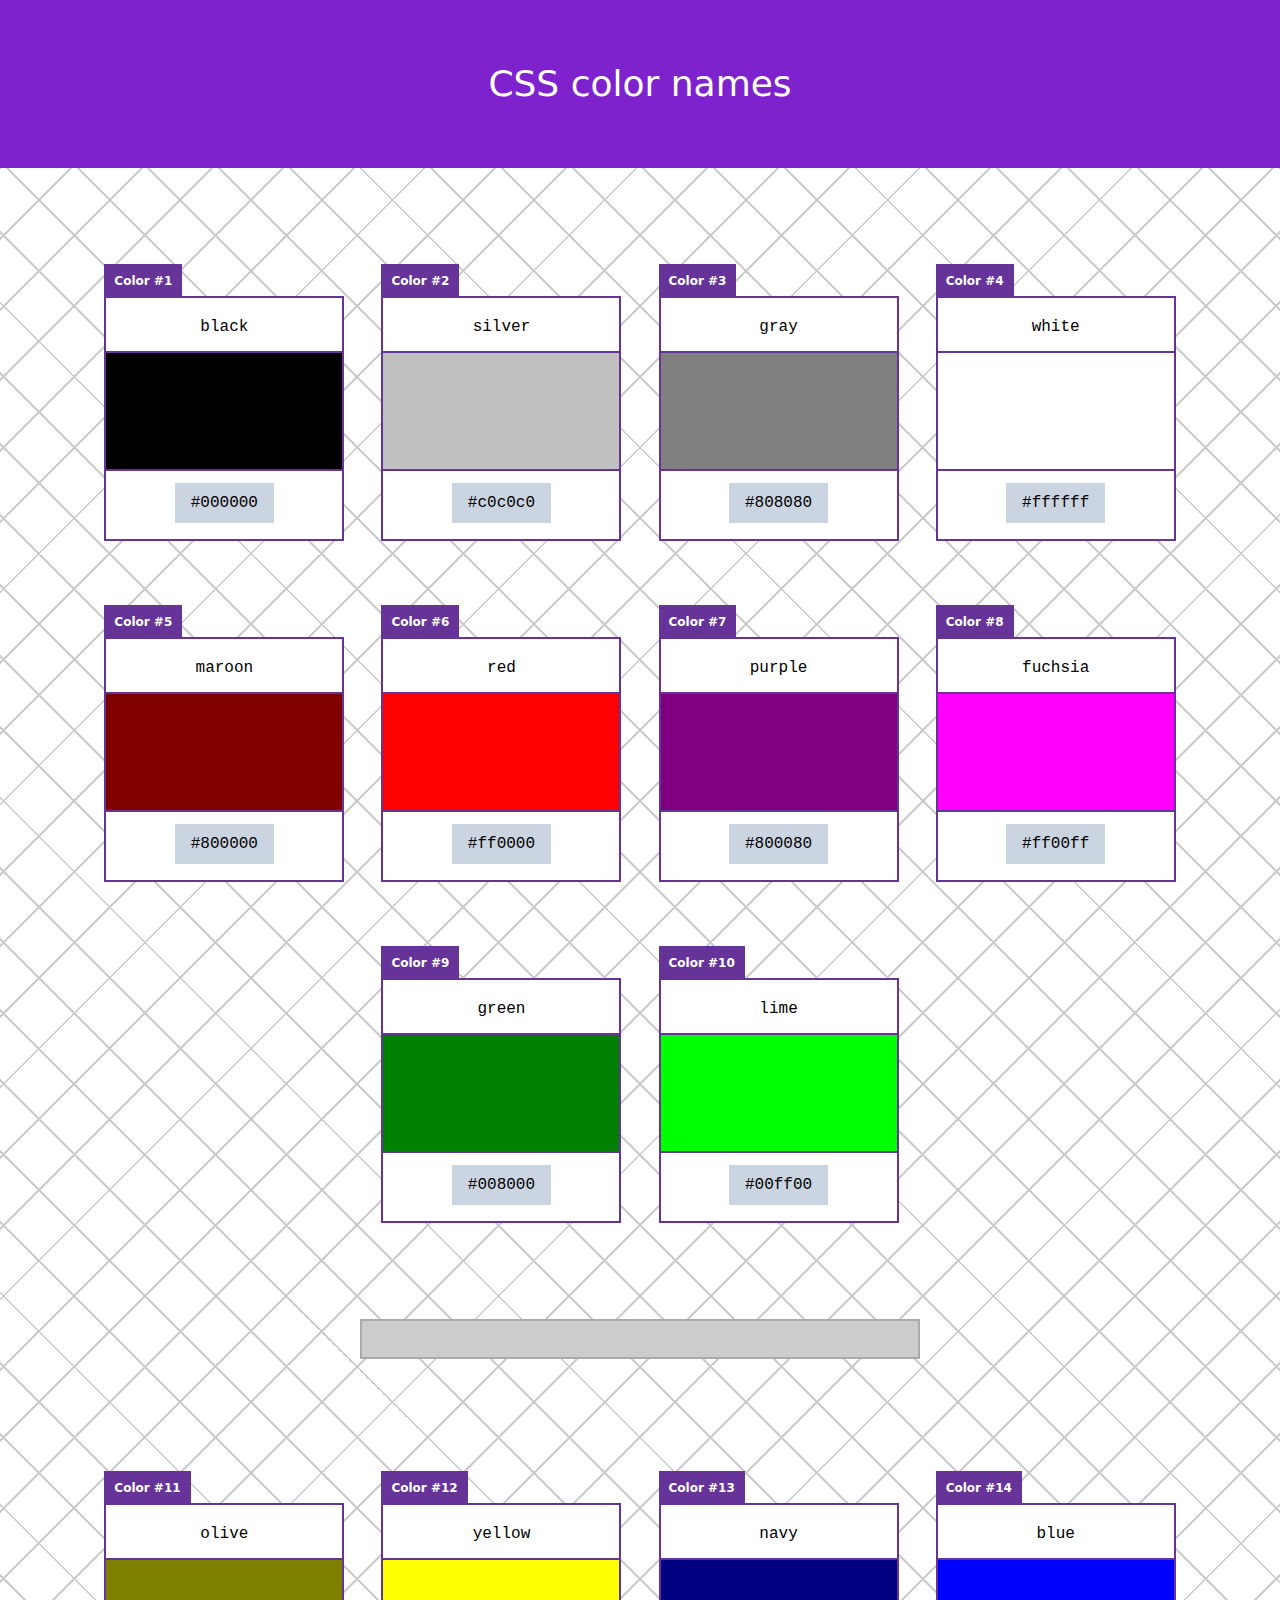
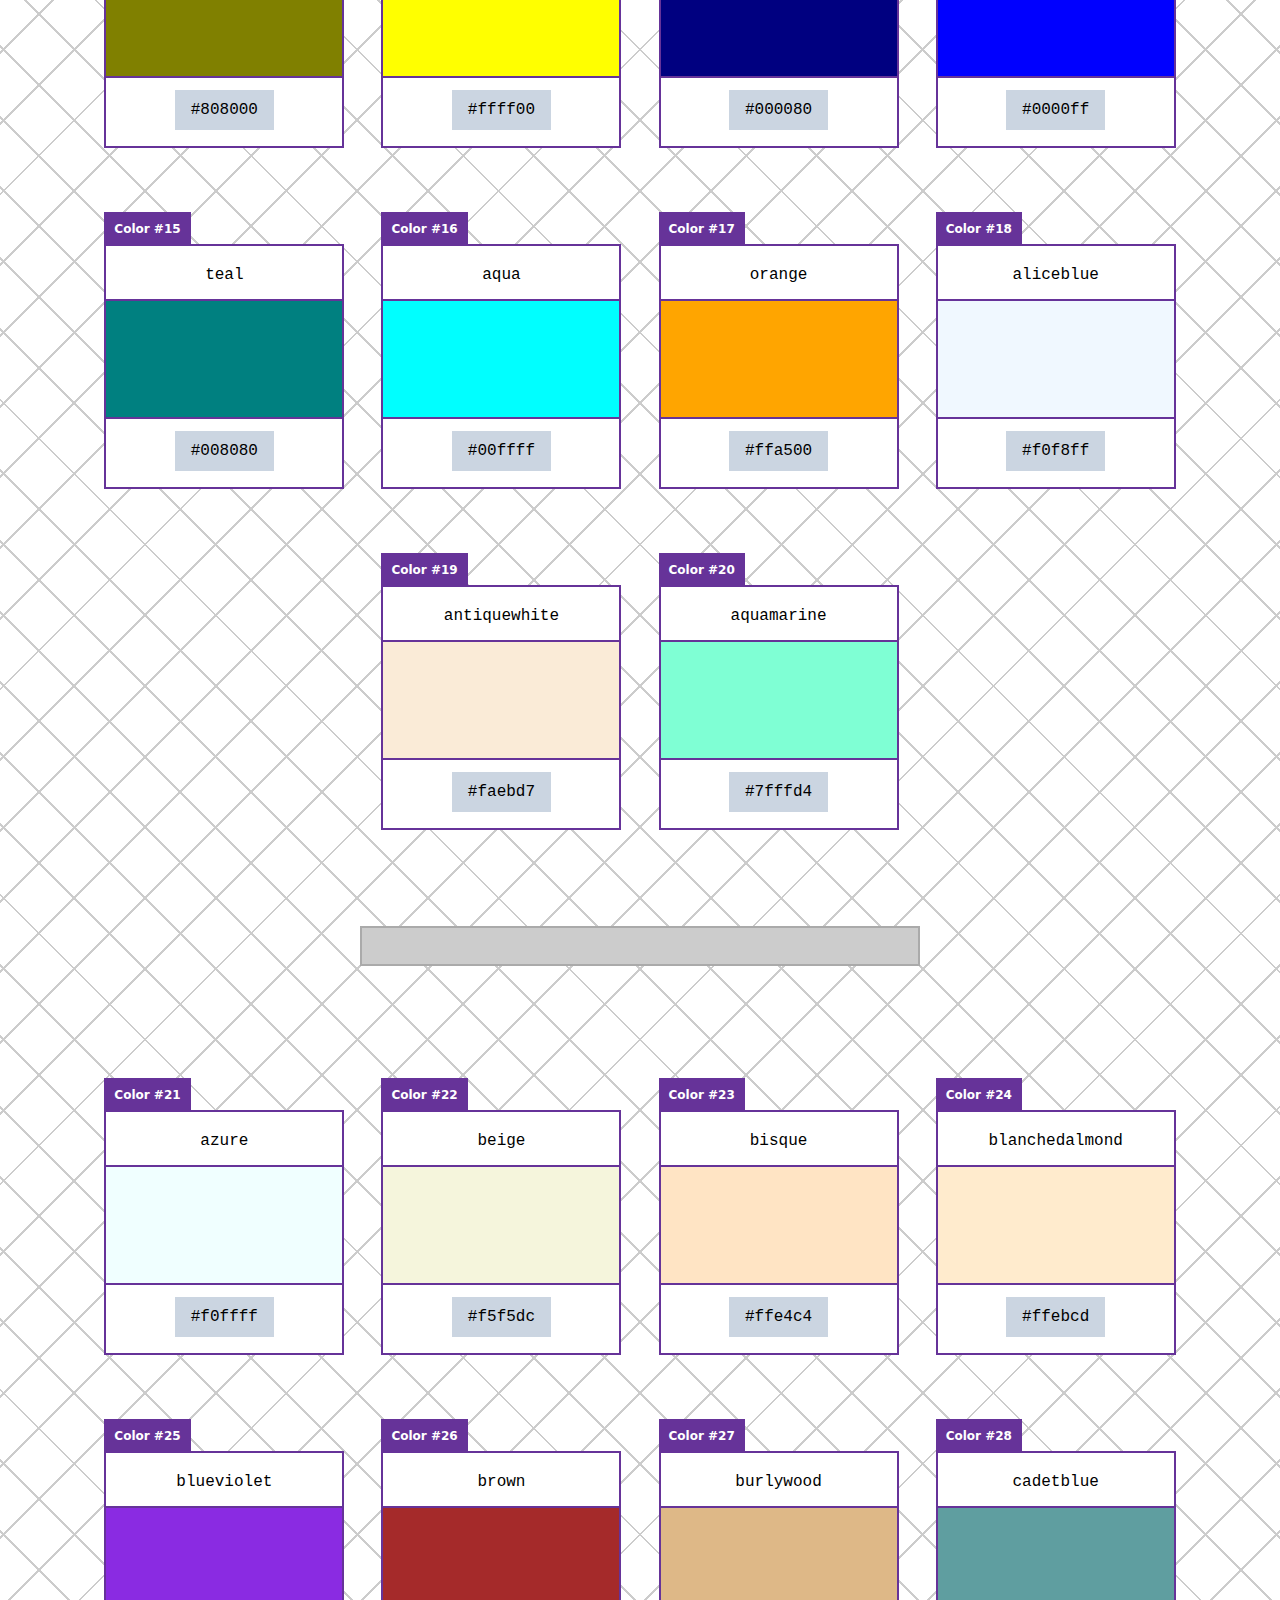
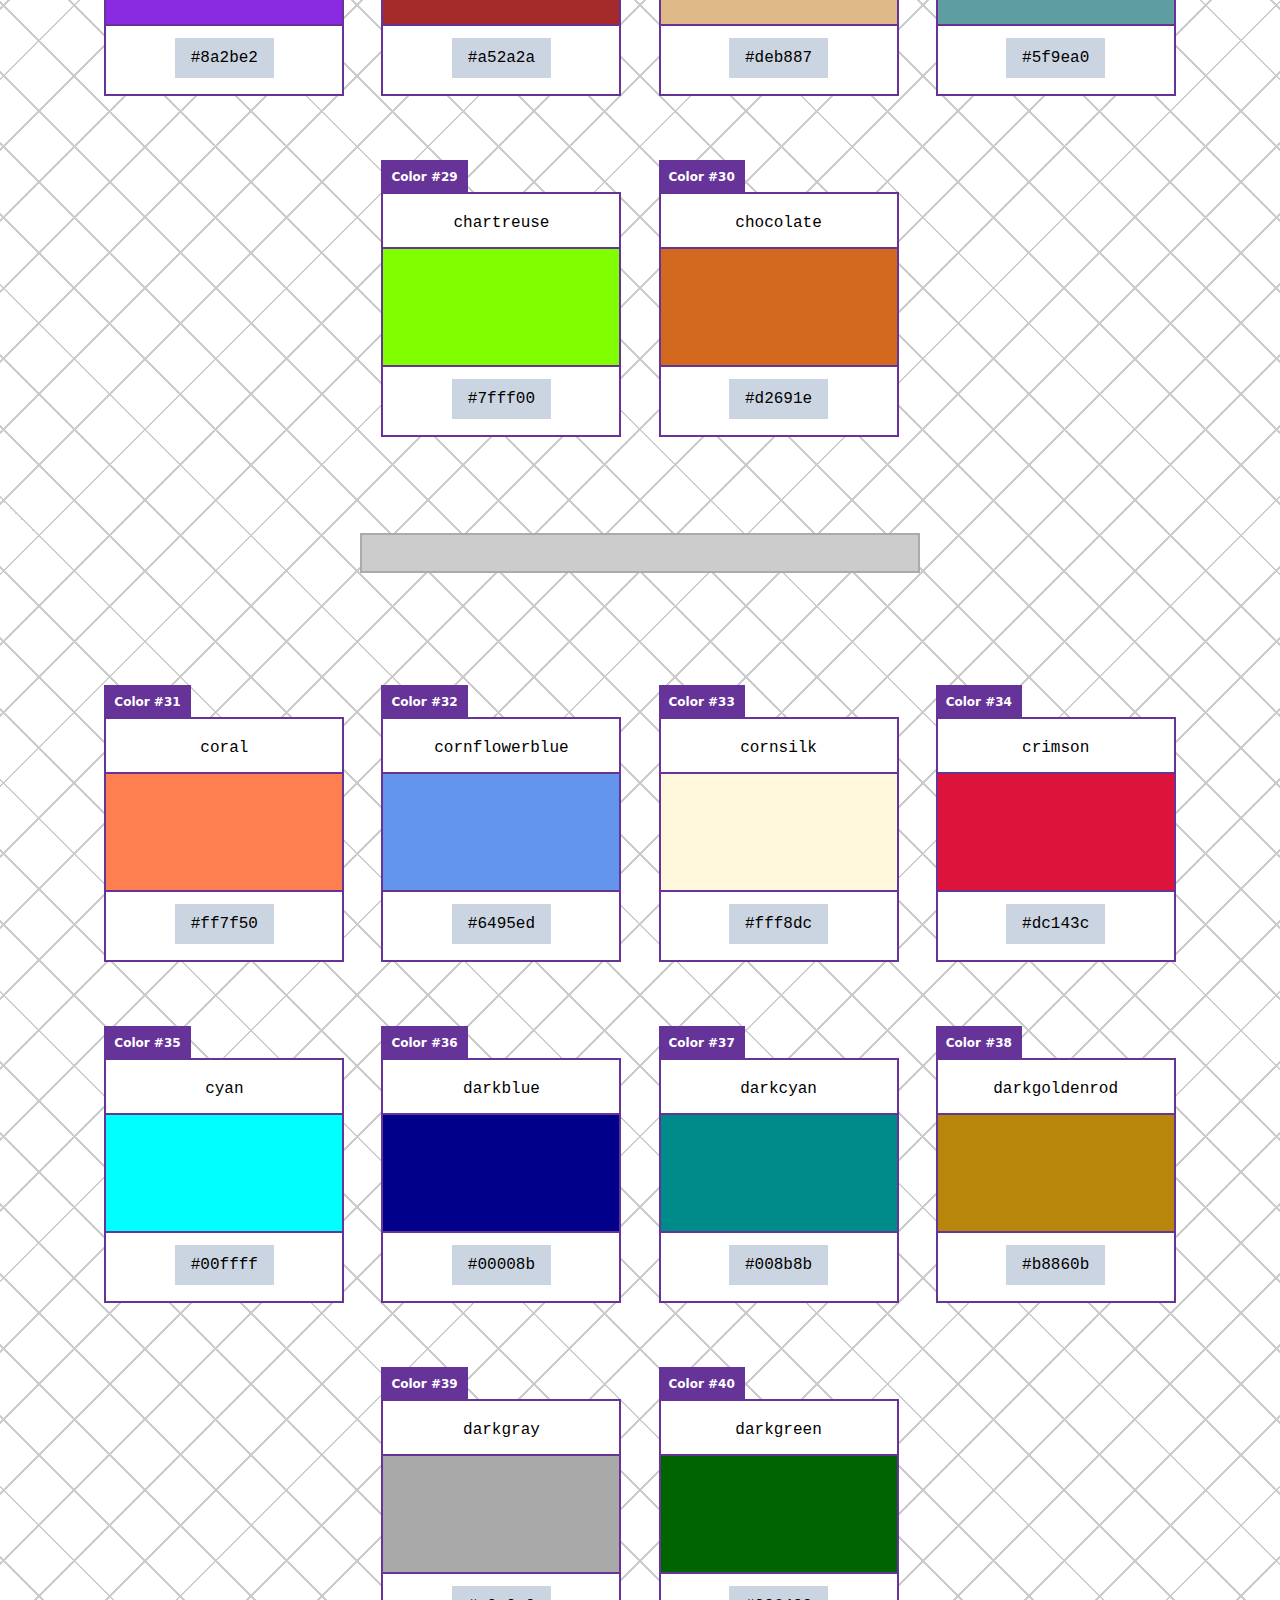
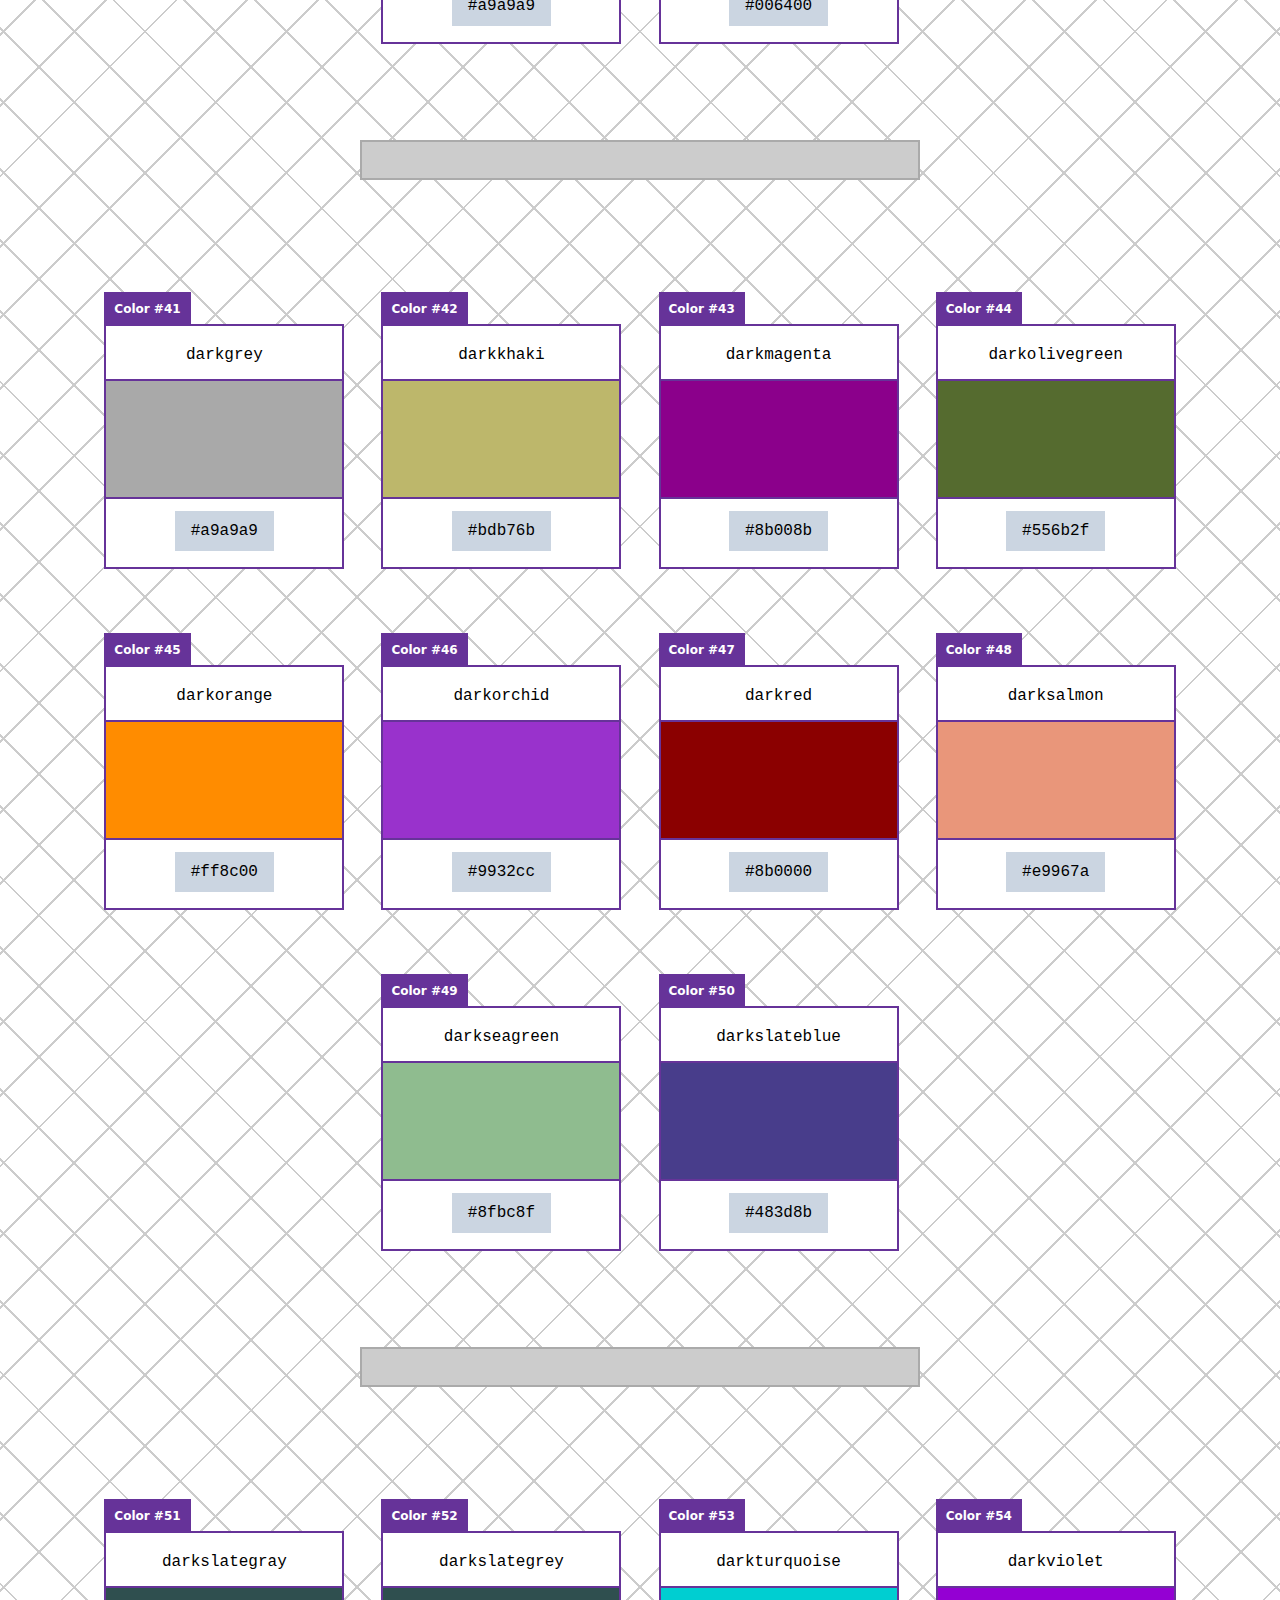
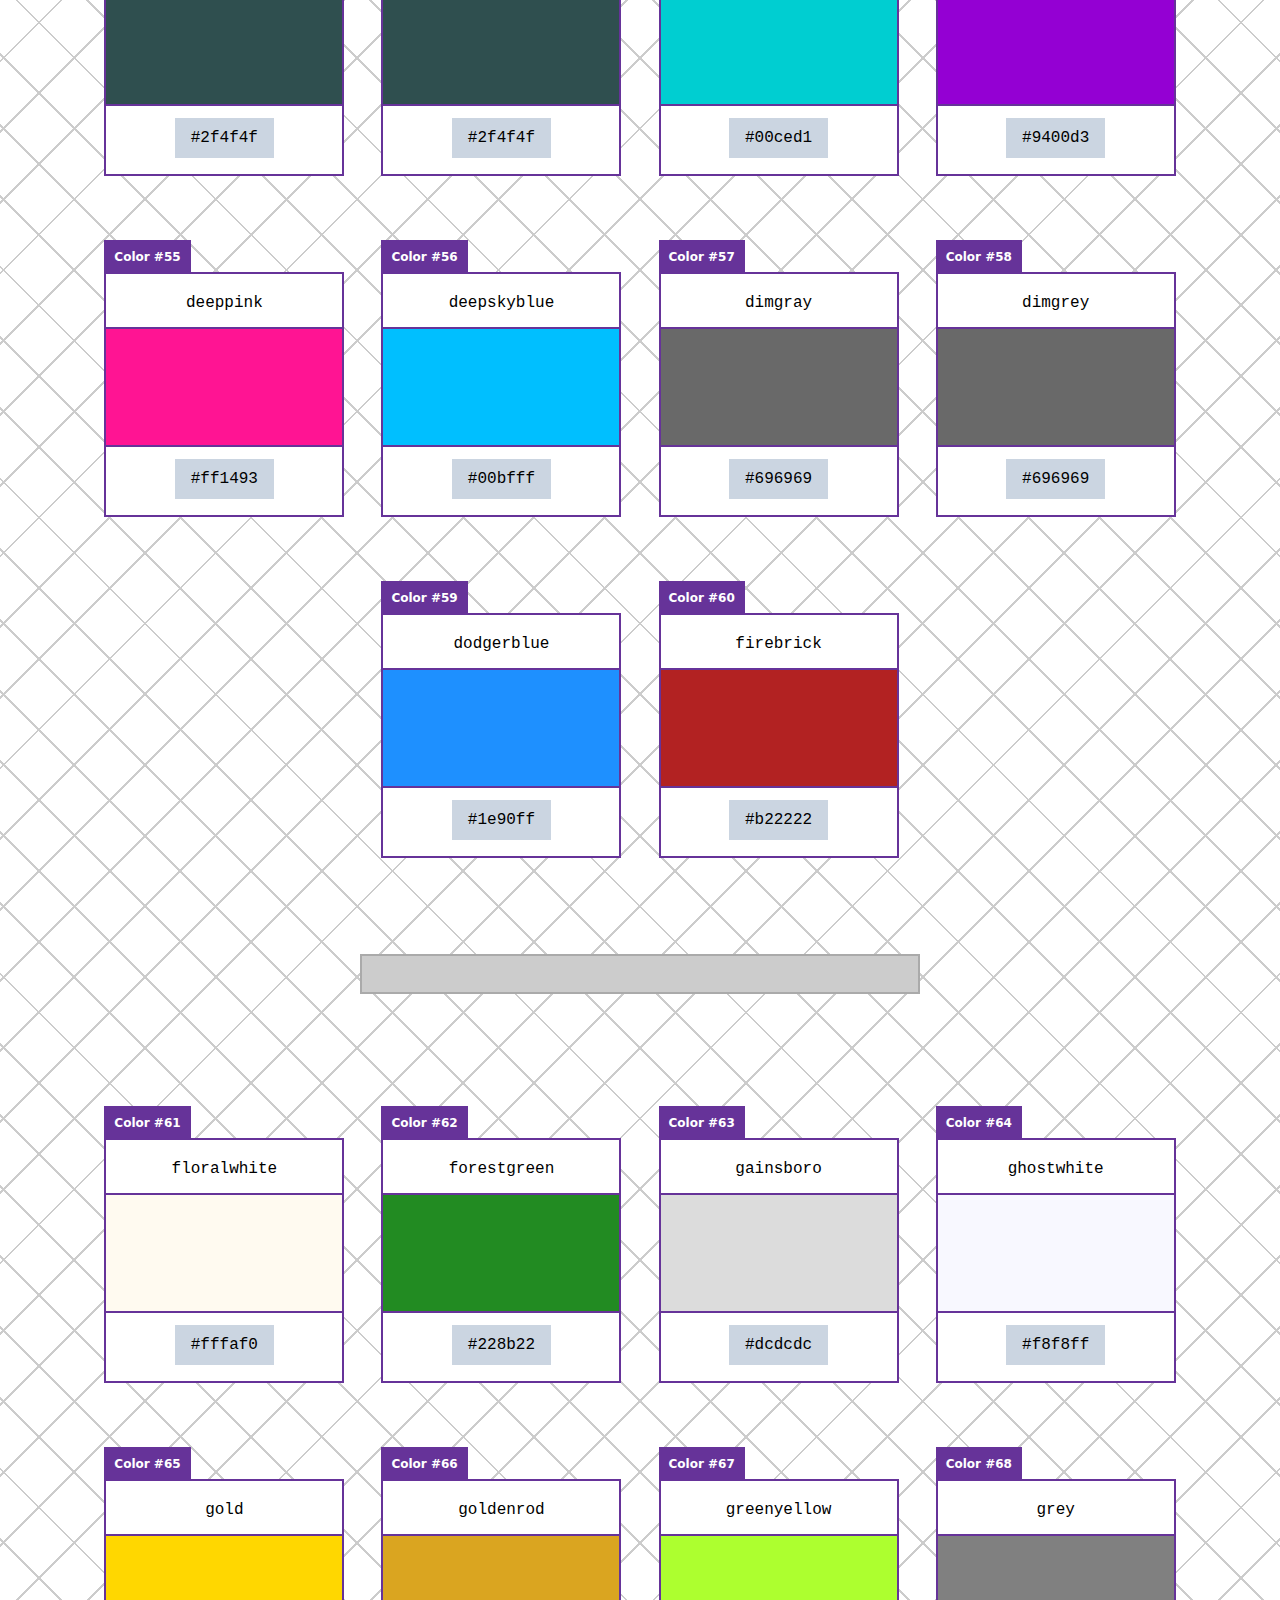
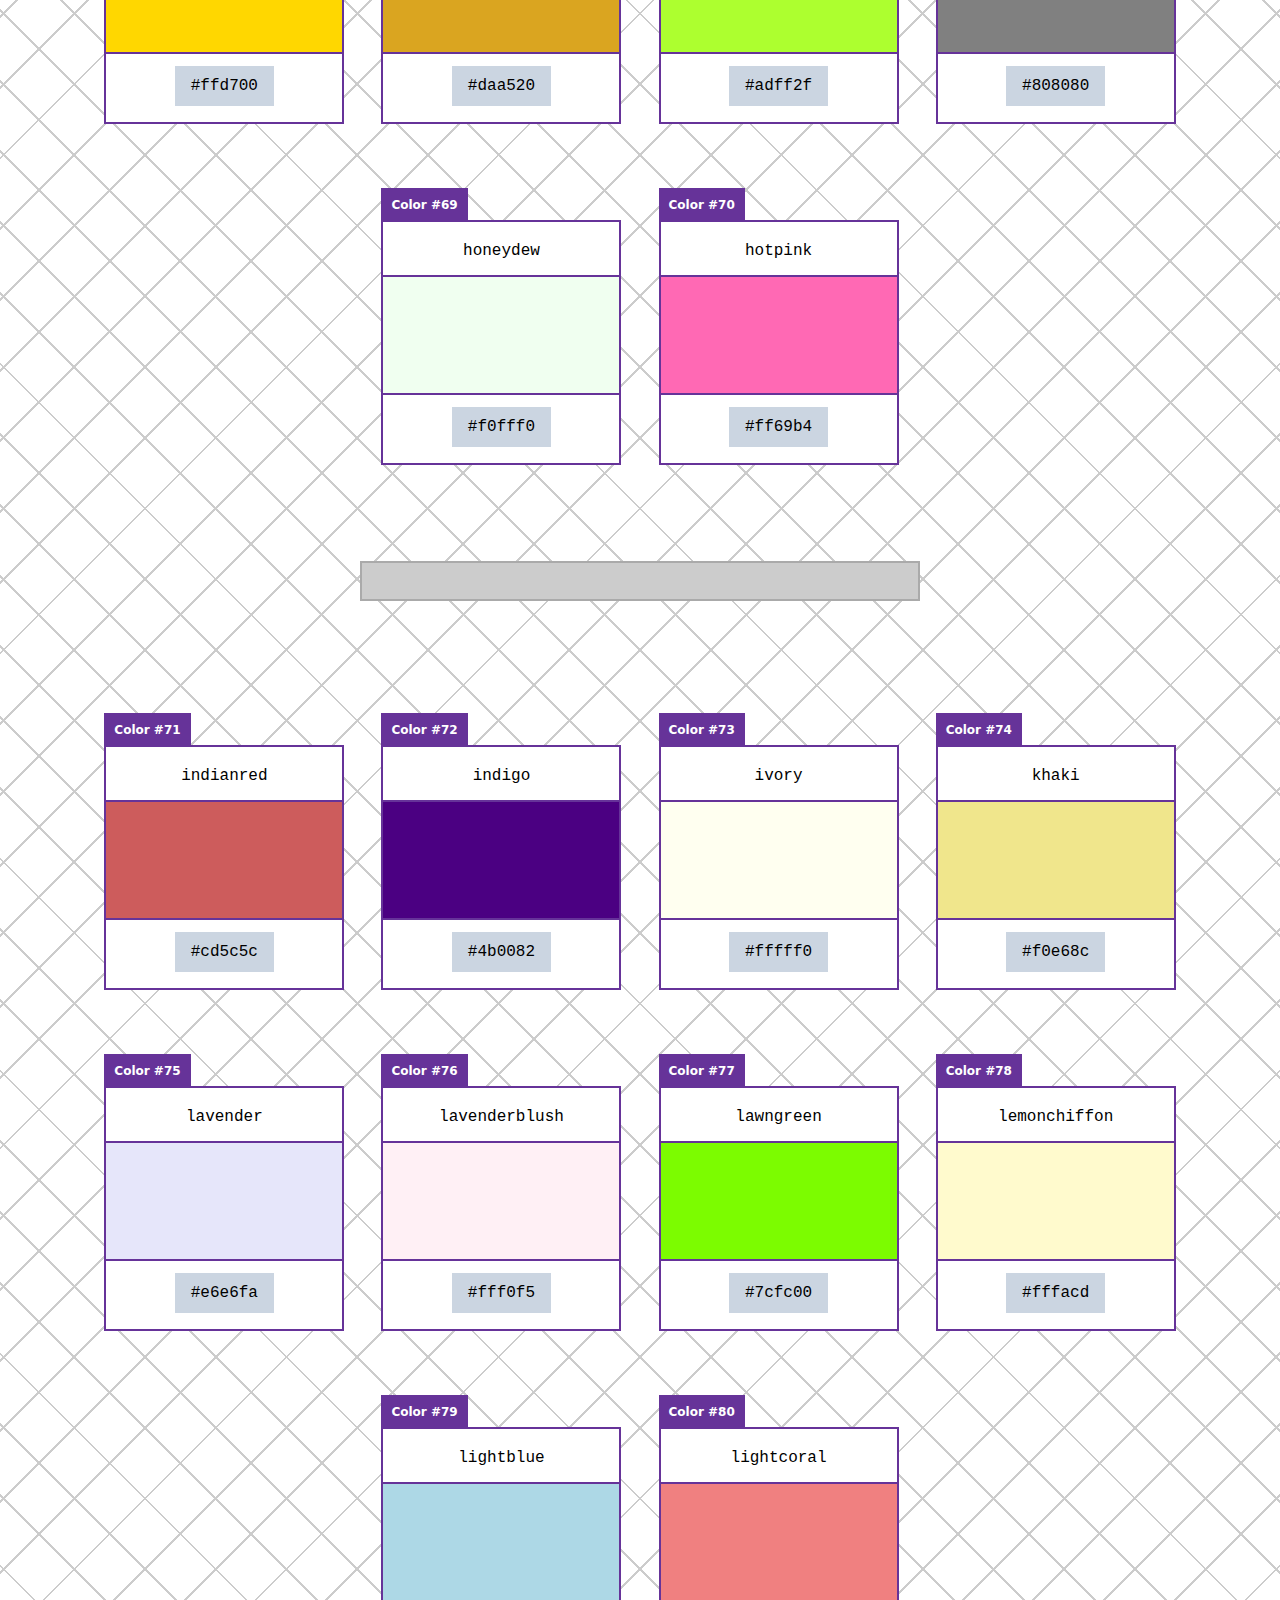
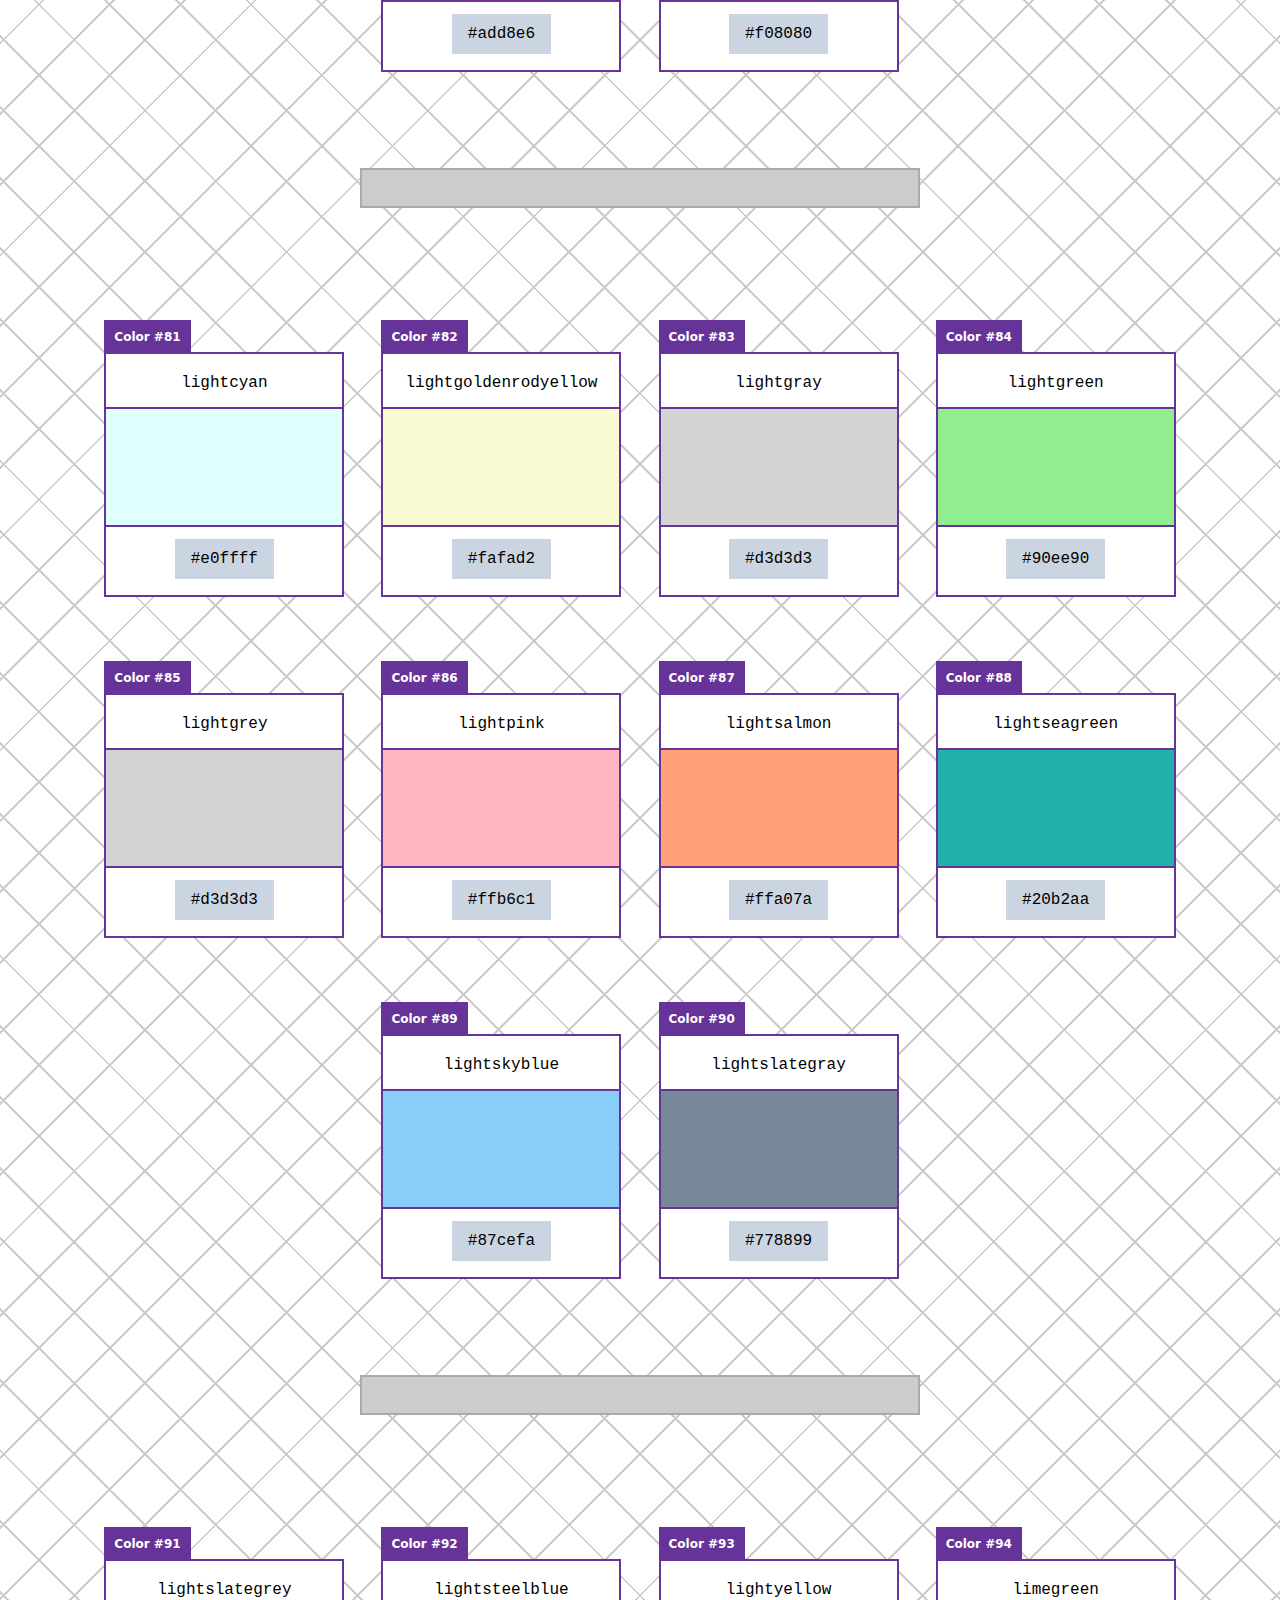
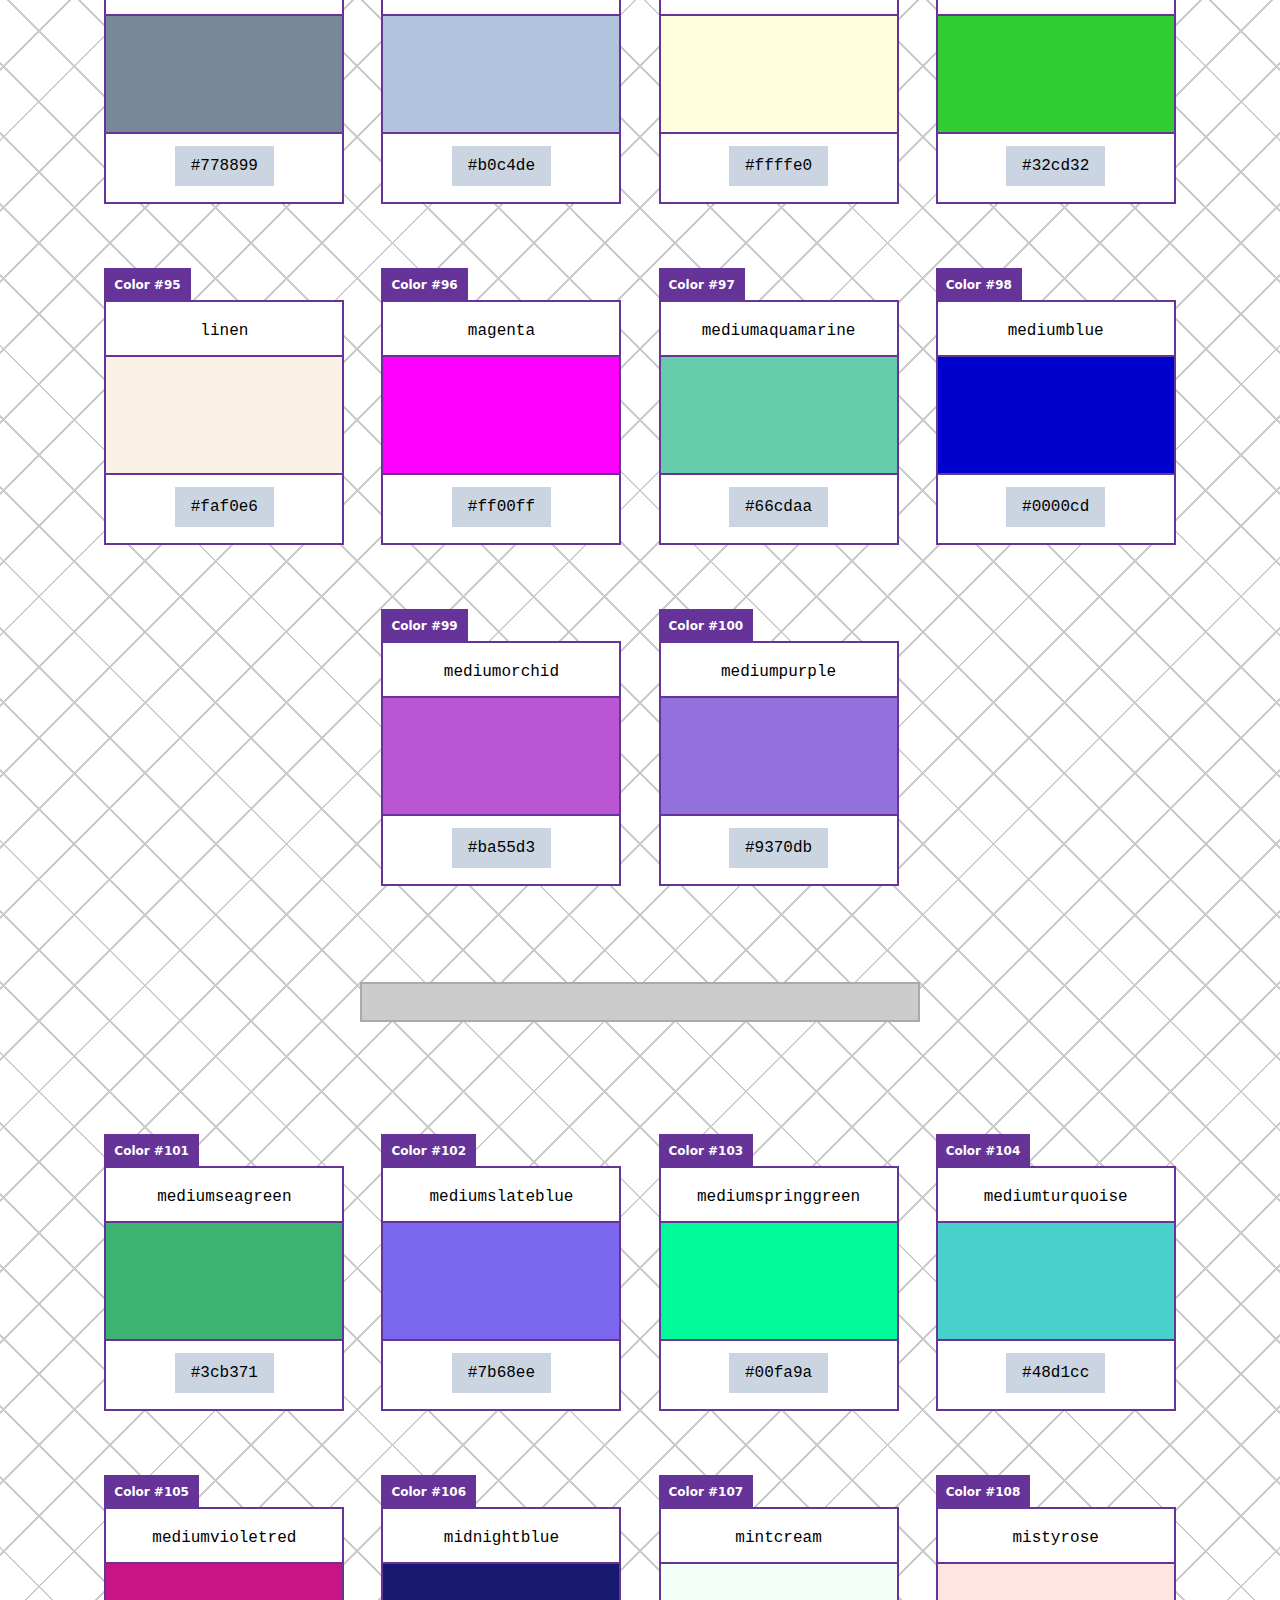
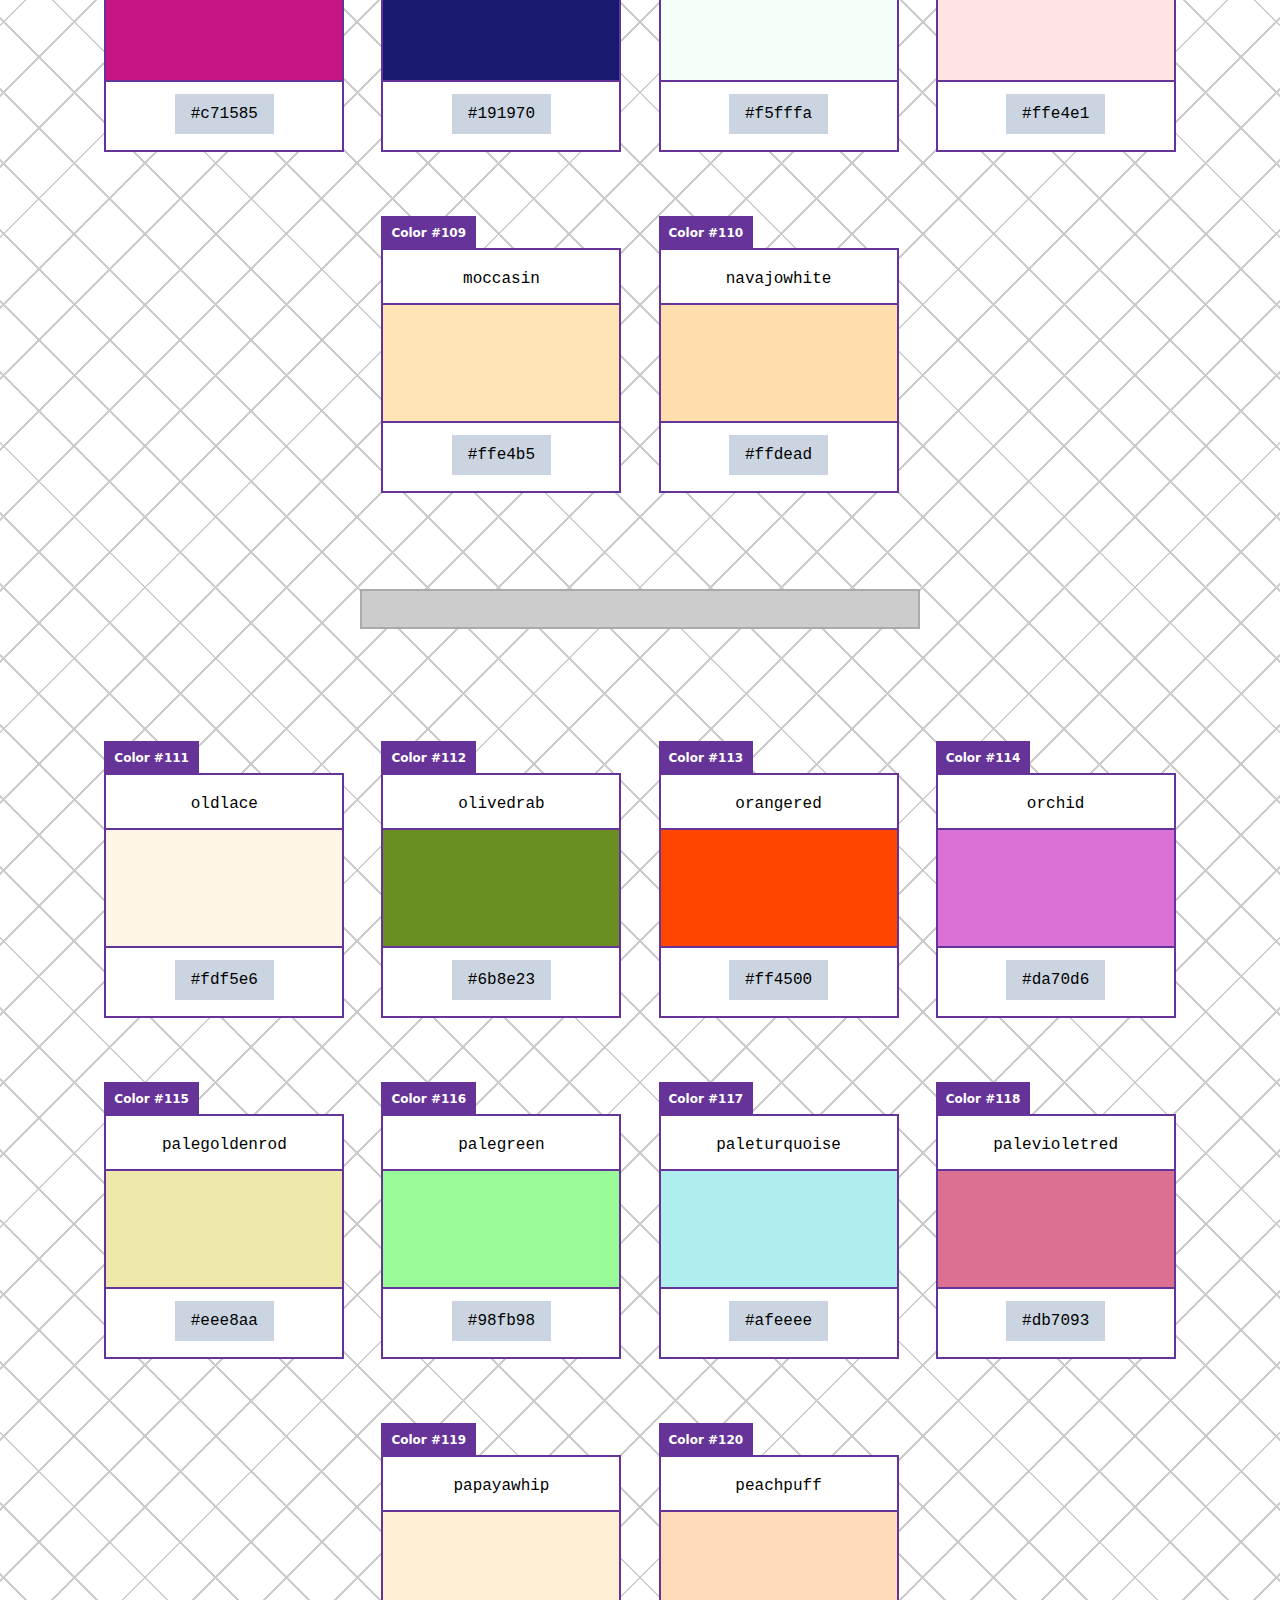
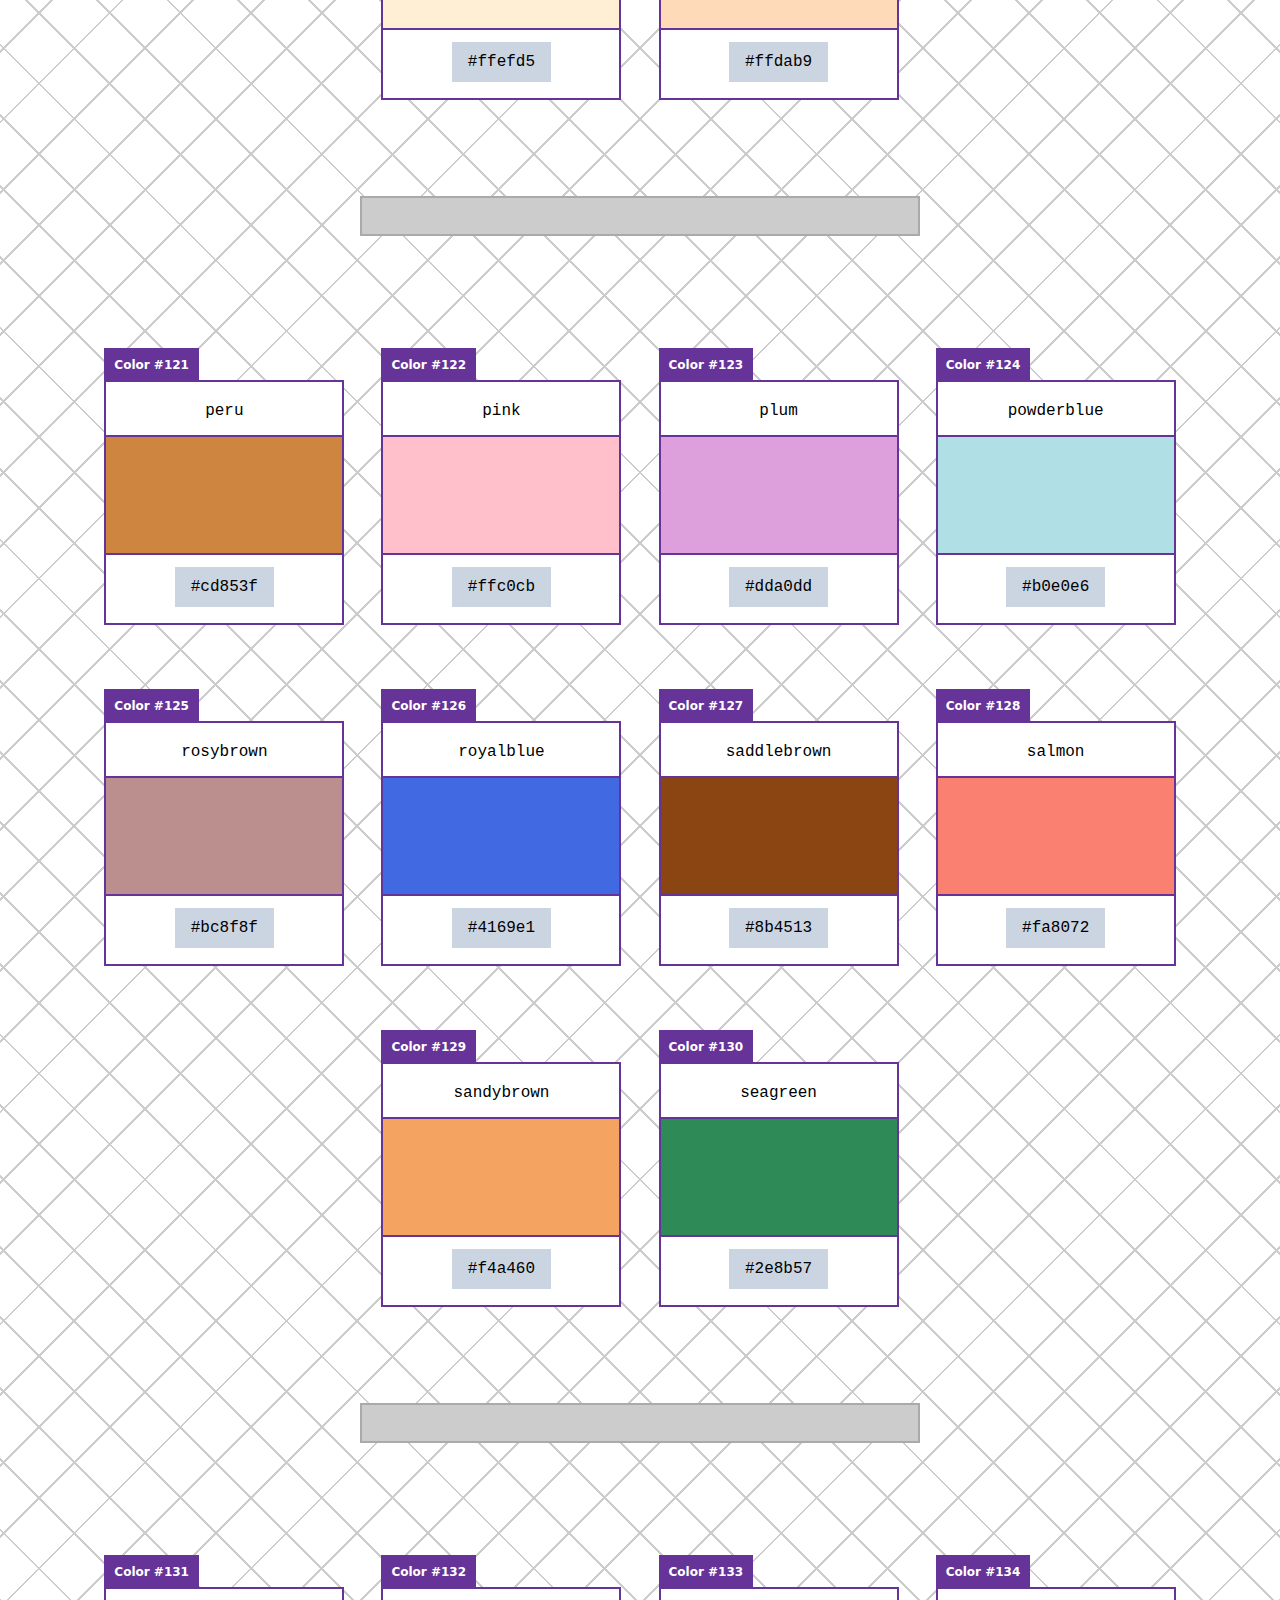
==== commit c13d39bb: "Rebuild after adding tailwind" ====
--- a/docs/index.html
+++ b/docs/index.html
@@ -1,925 +1,928 @@
 <!DOCTYPE html>
 <html>
   <head>
-    <title>CSS color names</title>
-    <link rel="stylesheet" href="main.css"><script async src="https://www.googletagmanager.com/gtag/js?id=G-7VFZKZLYZ7"></script>
-    <script>window.dataLayer = window.dataLayer || []; function gtag(){dataLayer.push(arguments);} gtag('js', new Date()); gtag('config', 'G-7VFZKZLYZ7');</script>
+    <title>jsqo | CSS color names</title>
+    <meta charset="UTF-8">
+    <meta name="viewport" content="width=device-width, initial-scale=1.0">
+    <link rel="stylesheet" href="main.css">
+    <link rel="stylesheet" href="tailwind.css"><script async src="https://www.googletagmanager.com/gtag/js?id=G-RPRYZLG4KX"></script>
+    <script>window.dataLayer = window.dataLayer || []; function gtag(){dataLayer.push(arguments);} gtag('js', new Date()); gtag('config', 'G-RPRYZLG4KX');</script>
   </head>
-  <body>
-    <header>
+  <body class="text-center">
+    <header class="bg-purple-700 text-white p-4">
       <div class="heading">
-        <h1>CSS color names</h1>
+        <h1 class="text-4xl py-12">CSS color names</h1>
       </div>
     </header>
     <main>
-      <div class="colors">
-        <div class="colorbox">
+      <div class="colors p-20">
+        <div class="colorbox relative inline-block mx-4 my-12 py-1">
           <div class="index">Color #1</div>
-          <div class="name"><code>black</code></div>
+          <div class="name inline-block p-3"><code class="p-2">black</code></div>
           <div class="color" style="background-color: #000000"></div>
-          <div class="hex"><code>#000000</code></div>
-        </div>
-        <div class="colorbox">
+          <div class="hex p-3"><code class="bg-slate-300 inline-block py-2 px-4">#000000</code></div>
+        </div>
+        <div class="colorbox relative inline-block mx-4 my-12 py-1">
           <div class="index">Color #2</div>
-          <div class="name"><code>silver</code></div>
+          <div class="name inline-block p-3"><code class="p-2">silver</code></div>
           <div class="color" style="background-color: #c0c0c0"></div>
-          <div class="hex"><code>#c0c0c0</code></div>
-        </div>
-        <div class="colorbox">
+          <div class="hex p-3"><code class="bg-slate-300 inline-block py-2 px-4">#c0c0c0</code></div>
+        </div>
+        <div class="colorbox relative inline-block mx-4 my-12 py-1">
           <div class="index">Color #3</div>
-          <div class="name"><code>gray</code></div>
+          <div class="name inline-block p-3"><code class="p-2">gray</code></div>
           <div class="color" style="background-color: #808080"></div>
-          <div class="hex"><code>#808080</code></div>
-        </div>
-        <div class="colorbox">
+          <div class="hex p-3"><code class="bg-slate-300 inline-block py-2 px-4">#808080</code></div>
+        </div>
+        <div class="colorbox relative inline-block mx-4 my-12 py-1">
           <div class="index">Color #4</div>
-          <div class="name"><code>white</code></div>
+          <div class="name inline-block p-3"><code class="p-2">white</code></div>
           <div class="color" style="background-color: #ffffff"></div>
-          <div class="hex"><code>#ffffff</code></div>
-        </div>
-        <div class="colorbox">
+          <div class="hex p-3"><code class="bg-slate-300 inline-block py-2 px-4">#ffffff</code></div>
+        </div>
+        <div class="colorbox relative inline-block mx-4 my-12 py-1">
           <div class="index">Color #5</div>
-          <div class="name"><code>maroon</code></div>
+          <div class="name inline-block p-3"><code class="p-2">maroon</code></div>
           <div class="color" style="background-color: #800000"></div>
-          <div class="hex"><code>#800000</code></div>
-        </div>
-        <div class="colorbox">
+          <div class="hex p-3"><code class="bg-slate-300 inline-block py-2 px-4">#800000</code></div>
+        </div>
+        <div class="colorbox relative inline-block mx-4 my-12 py-1">
           <div class="index">Color #6</div>
-          <div class="name"><code>red</code></div>
+          <div class="name inline-block p-3"><code class="p-2">red</code></div>
           <div class="color" style="background-color: #ff0000"></div>
-          <div class="hex"><code>#ff0000</code></div>
-        </div>
-        <div class="colorbox">
+          <div class="hex p-3"><code class="bg-slate-300 inline-block py-2 px-4">#ff0000</code></div>
+        </div>
+        <div class="colorbox relative inline-block mx-4 my-12 py-1">
           <div class="index">Color #7</div>
-          <div class="name"><code>purple</code></div>
+          <div class="name inline-block p-3"><code class="p-2">purple</code></div>
           <div class="color" style="background-color: #800080"></div>
-          <div class="hex"><code>#800080</code></div>
-        </div>
-        <div class="colorbox">
+          <div class="hex p-3"><code class="bg-slate-300 inline-block py-2 px-4">#800080</code></div>
+        </div>
+        <div class="colorbox relative inline-block mx-4 my-12 py-1">
           <div class="index">Color #8</div>
-          <div class="name"><code>fuchsia</code></div>
+          <div class="name inline-block p-3"><code class="p-2">fuchsia</code></div>
           <div class="color" style="background-color: #ff00ff"></div>
-          <div class="hex"><code>#ff00ff</code></div>
-        </div>
-        <div class="colorbox">
+          <div class="hex p-3"><code class="bg-slate-300 inline-block py-2 px-4">#ff00ff</code></div>
+        </div>
+        <div class="colorbox relative inline-block mx-4 my-12 py-1">
           <div class="index">Color #9</div>
-          <div class="name"><code>green</code></div>
+          <div class="name inline-block p-3"><code class="p-2">green</code></div>
           <div class="color" style="background-color: #008000"></div>
-          <div class="hex"><code>#008000</code></div>
-        </div>
-        <div class="colorbox">
+          <div class="hex p-3"><code class="bg-slate-300 inline-block py-2 px-4">#008000</code></div>
+        </div>
+        <div class="colorbox relative inline-block mx-4 my-12 py-1">
           <div class="index">Color #10</div>
-          <div class="name"><code>lime</code></div>
+          <div class="name inline-block p-3"><code class="p-2">lime</code></div>
           <div class="color" style="background-color: #00ff00"></div>
-          <div class="hex"><code>#00ff00</code></div>
-        </div>
-        <div class="break"></div>
-        <div class="colorbox">
+          <div class="hex p-3"><code class="bg-slate-300 inline-block py-2 px-4">#00ff00</code></div>
+        </div>
+        <div class="break m-auto mt-12 mb-24"></div>
+        <div class="colorbox relative inline-block mx-4 my-12 py-1">
           <div class="index">Color #11</div>
-          <div class="name"><code>olive</code></div>
+          <div class="name inline-block p-3"><code class="p-2">olive</code></div>
           <div class="color" style="background-color: #808000"></div>
-          <div class="hex"><code>#808000</code></div>
-        </div>
-        <div class="colorbox">
+          <div class="hex p-3"><code class="bg-slate-300 inline-block py-2 px-4">#808000</code></div>
+        </div>
+        <div class="colorbox relative inline-block mx-4 my-12 py-1">
           <div class="index">Color #12</div>
-          <div class="name"><code>yellow</code></div>
+          <div class="name inline-block p-3"><code class="p-2">yellow</code></div>
           <div class="color" style="background-color: #ffff00"></div>
-          <div class="hex"><code>#ffff00</code></div>
-        </div>
-        <div class="colorbox">
+          <div class="hex p-3"><code class="bg-slate-300 inline-block py-2 px-4">#ffff00</code></div>
+        </div>
+        <div class="colorbox relative inline-block mx-4 my-12 py-1">
           <div class="index">Color #13</div>
-          <div class="name"><code>navy</code></div>
+          <div class="name inline-block p-3"><code class="p-2">navy</code></div>
           <div class="color" style="background-color: #000080"></div>
-          <div class="hex"><code>#000080</code></div>
-        </div>
-        <div class="colorbox">
+          <div class="hex p-3"><code class="bg-slate-300 inline-block py-2 px-4">#000080</code></div>
+        </div>
+        <div class="colorbox relative inline-block mx-4 my-12 py-1">
           <div class="index">Color #14</div>
-          <div class="name"><code>blue</code></div>
+          <div class="name inline-block p-3"><code class="p-2">blue</code></div>
           <div class="color" style="background-color: #0000ff"></div>
-          <div class="hex"><code>#0000ff</code></div>
-        </div>
-        <div class="colorbox">
+          <div class="hex p-3"><code class="bg-slate-300 inline-block py-2 px-4">#0000ff</code></div>
+        </div>
+        <div class="colorbox relative inline-block mx-4 my-12 py-1">
           <div class="index">Color #15</div>
-          <div class="name"><code>teal</code></div>
+          <div class="name inline-block p-3"><code class="p-2">teal</code></div>
           <div class="color" style="background-color: #008080"></div>
-          <div class="hex"><code>#008080</code></div>
-        </div>
-        <div class="colorbox">
+          <div class="hex p-3"><code class="bg-slate-300 inline-block py-2 px-4">#008080</code></div>
+        </div>
+        <div class="colorbox relative inline-block mx-4 my-12 py-1">
           <div class="index">Color #16</div>
-          <div class="name"><code>aqua</code></div>
+          <div class="name inline-block p-3"><code class="p-2">aqua</code></div>
           <div class="color" style="background-color: #00ffff"></div>
-          <div class="hex"><code>#00ffff</code></div>
-        </div>
-        <div class="colorbox">
+          <div class="hex p-3"><code class="bg-slate-300 inline-block py-2 px-4">#00ffff</code></div>
+        </div>
+        <div class="colorbox relative inline-block mx-4 my-12 py-1">
           <div class="index">Color #17</div>
-          <div class="name"><code>orange</code></div>
+          <div class="name inline-block p-3"><code class="p-2">orange</code></div>
           <div class="color" style="background-color: #ffa500"></div>
-          <div class="hex"><code>#ffa500</code></div>
-        </div>
-        <div class="colorbox">
+          <div class="hex p-3"><code class="bg-slate-300 inline-block py-2 px-4">#ffa500</code></div>
+        </div>
+        <div class="colorbox relative inline-block mx-4 my-12 py-1">
           <div class="index">Color #18</div>
-          <div class="name"><code>aliceblue</code></div>
+          <div class="name inline-block p-3"><code class="p-2">aliceblue</code></div>
           <div class="color" style="background-color: #f0f8ff"></div>
-          <div class="hex"><code>#f0f8ff</code></div>
-        </div>
-        <div class="colorbox">
+          <div class="hex p-3"><code class="bg-slate-300 inline-block py-2 px-4">#f0f8ff</code></div>
+        </div>
+        <div class="colorbox relative inline-block mx-4 my-12 py-1">
           <div class="index">Color #19</div>
-          <div class="name"><code>antiquewhite</code></div>
+          <div class="name inline-block p-3"><code class="p-2">antiquewhite</code></div>
           <div class="color" style="background-color: #faebd7"></div>
-          <div class="hex"><code>#faebd7</code></div>
-        </div>
-        <div class="colorbox">
+          <div class="hex p-3"><code class="bg-slate-300 inline-block py-2 px-4">#faebd7</code></div>
+        </div>
+        <div class="colorbox relative inline-block mx-4 my-12 py-1">
           <div class="index">Color #20</div>
-          <div class="name"><code>aquamarine</code></div>
+          <div class="name inline-block p-3"><code class="p-2">aquamarine</code></div>
           <div class="color" style="background-color: #7fffd4"></div>
-          <div class="hex"><code>#7fffd4</code></div>
-        </div>
-        <div class="break"></div>
-        <div class="colorbox">
+          <div class="hex p-3"><code class="bg-slate-300 inline-block py-2 px-4">#7fffd4</code></div>
+        </div>
+        <div class="break m-auto mt-12 mb-24"></div>
+        <div class="colorbox relative inline-block mx-4 my-12 py-1">
           <div class="index">Color #21</div>
-          <div class="name"><code>azure</code></div>
+          <div class="name inline-block p-3"><code class="p-2">azure</code></div>
           <div class="color" style="background-color: #f0ffff"></div>
-          <div class="hex"><code>#f0ffff</code></div>
-        </div>
-        <div class="colorbox">
+          <div class="hex p-3"><code class="bg-slate-300 inline-block py-2 px-4">#f0ffff</code></div>
+        </div>
+        <div class="colorbox relative inline-block mx-4 my-12 py-1">
           <div class="index">Color #22</div>
-          <div class="name"><code>beige</code></div>
+          <div class="name inline-block p-3"><code class="p-2">beige</code></div>
           <div class="color" style="background-color: #f5f5dc"></div>
-          <div class="hex"><code>#f5f5dc</code></div>
-        </div>
-        <div class="colorbox">
+          <div class="hex p-3"><code class="bg-slate-300 inline-block py-2 px-4">#f5f5dc</code></div>
+        </div>
+        <div class="colorbox relative inline-block mx-4 my-12 py-1">
           <div class="index">Color #23</div>
-          <div class="name"><code>bisque</code></div>
+          <div class="name inline-block p-3"><code class="p-2">bisque</code></div>
           <div class="color" style="background-color: #ffe4c4"></div>
-          <div class="hex"><code>#ffe4c4</code></div>
-        </div>
-        <div class="colorbox">
+          <div class="hex p-3"><code class="bg-slate-300 inline-block py-2 px-4">#ffe4c4</code></div>
+        </div>
+        <div class="colorbox relative inline-block mx-4 my-12 py-1">
           <div class="index">Color #24</div>
-          <div class="name"><code>blanchedalmond</code></div>
+          <div class="name inline-block p-3"><code class="p-2">blanchedalmond</code></div>
           <div class="color" style="background-color: #ffebcd"></div>
-          <div class="hex"><code>#ffebcd</code></div>
-        </div>
-        <div class="colorbox">
+          <div class="hex p-3"><code class="bg-slate-300 inline-block py-2 px-4">#ffebcd</code></div>
+        </div>
+        <div class="colorbox relative inline-block mx-4 my-12 py-1">
           <div class="index">Color #25</div>
-          <div class="name"><code>blueviolet</code></div>
+          <div class="name inline-block p-3"><code class="p-2">blueviolet</code></div>
           <div class="color" style="background-color: #8a2be2"></div>
-          <div class="hex"><code>#8a2be2</code></div>
-        </div>
-        <div class="colorbox">
+          <div class="hex p-3"><code class="bg-slate-300 inline-block py-2 px-4">#8a2be2</code></div>
+        </div>
+        <div class="colorbox relative inline-block mx-4 my-12 py-1">
           <div class="index">Color #26</div>
-          <div class="name"><code>brown</code></div>
+          <div class="name inline-block p-3"><code class="p-2">brown</code></div>
           <div class="color" style="background-color: #a52a2a"></div>
-          <div class="hex"><code>#a52a2a</code></div>
-        </div>
-        <div class="colorbox">
+          <div class="hex p-3"><code class="bg-slate-300 inline-block py-2 px-4">#a52a2a</code></div>
+        </div>
+        <div class="colorbox relative inline-block mx-4 my-12 py-1">
           <div class="index">Color #27</div>
-          <div class="name"><code>burlywood</code></div>
+          <div class="name inline-block p-3"><code class="p-2">burlywood</code></div>
           <div class="color" style="background-color: #deb887"></div>
-          <div class="hex"><code>#deb887</code></div>
-        </div>
-        <div class="colorbox">
+          <div class="hex p-3"><code class="bg-slate-300 inline-block py-2 px-4">#deb887</code></div>
+        </div>
+        <div class="colorbox relative inline-block mx-4 my-12 py-1">
           <div class="index">Color #28</div>
-          <div class="name"><code>cadetblue</code></div>
+          <div class="name inline-block p-3"><code class="p-2">cadetblue</code></div>
           <div class="color" style="background-color: #5f9ea0"></div>
-          <div class="hex"><code>#5f9ea0</code></div>
-        </div>
-        <div class="colorbox">
+          <div class="hex p-3"><code class="bg-slate-300 inline-block py-2 px-4">#5f9ea0</code></div>
+        </div>
+        <div class="colorbox relative inline-block mx-4 my-12 py-1">
           <div class="index">Color #29</div>
-          <div class="name"><code>chartreuse</code></div>
+          <div class="name inline-block p-3"><code class="p-2">chartreuse</code></div>
           <div class="color" style="background-color: #7fff00"></div>
-          <div class="hex"><code>#7fff00</code></div>
-        </div>
-        <div class="colorbox">
+          <div class="hex p-3"><code class="bg-slate-300 inline-block py-2 px-4">#7fff00</code></div>
+        </div>
+        <div class="colorbox relative inline-block mx-4 my-12 py-1">
           <div class="index">Color #30</div>
-          <div class="name"><code>chocolate</code></div>
+          <div class="name inline-block p-3"><code class="p-2">chocolate</code></div>
           <div class="color" style="background-color: #d2691e"></div>
-          <div class="hex"><code>#d2691e</code></div>
-        </div>
-        <div class="break"></div>
-        <div class="colorbox">
+          <div class="hex p-3"><code class="bg-slate-300 inline-block py-2 px-4">#d2691e</code></div>
+        </div>
+        <div class="break m-auto mt-12 mb-24"></div>
+        <div class="colorbox relative inline-block mx-4 my-12 py-1">
           <div class="index">Color #31</div>
-          <div class="name"><code>coral</code></div>
+          <div class="name inline-block p-3"><code class="p-2">coral</code></div>
           <div class="color" style="background-color: #ff7f50"></div>
-          <div class="hex"><code>#ff7f50</code></div>
-        </div>
-        <div class="colorbox">
+          <div class="hex p-3"><code class="bg-slate-300 inline-block py-2 px-4">#ff7f50</code></div>
+        </div>
+        <div class="colorbox relative inline-block mx-4 my-12 py-1">
           <div class="index">Color #32</div>
-          <div class="name"><code>cornflowerblue</code></div>
+          <div class="name inline-block p-3"><code class="p-2">cornflowerblue</code></div>
           <div class="color" style="background-color: #6495ed"></div>
-          <div class="hex"><code>#6495ed</code></div>
-        </div>
-        <div class="colorbox">
+          <div class="hex p-3"><code class="bg-slate-300 inline-block py-2 px-4">#6495ed</code></div>
+        </div>
+        <div class="colorbox relative inline-block mx-4 my-12 py-1">
           <div class="index">Color #33</div>
-          <div class="name"><code>cornsilk</code></div>
+          <div class="name inline-block p-3"><code class="p-2">cornsilk</code></div>
           <div class="color" style="background-color: #fff8dc"></div>
-          <div class="hex"><code>#fff8dc</code></div>
-        </div>
-        <div class="colorbox">
+          <div class="hex p-3"><code class="bg-slate-300 inline-block py-2 px-4">#fff8dc</code></div>
+        </div>
+        <div class="colorbox relative inline-block mx-4 my-12 py-1">
           <div class="index">Color #34</div>
-          <div class="name"><code>crimson</code></div>
+          <div class="name inline-block p-3"><code class="p-2">crimson</code></div>
           <div class="color" style="background-color: #dc143c"></div>
-          <div class="hex"><code>#dc143c</code></div>
-        </div>
-        <div class="colorbox">
+          <div class="hex p-3"><code class="bg-slate-300 inline-block py-2 px-4">#dc143c</code></div>
+        </div>
+        <div class="colorbox relative inline-block mx-4 my-12 py-1">
           <div class="index">Color #35</div>
-          <div class="name"><code>cyan</code></div>
+          <div class="name inline-block p-3"><code class="p-2">cyan</code></div>
           <div class="color" style="background-color: #00ffff"></div>
-          <div class="hex"><code>#00ffff</code></div>
-        </div>
-        <div class="colorbox">
+          <div class="hex p-3"><code class="bg-slate-300 inline-block py-2 px-4">#00ffff</code></div>
+        </div>
+        <div class="colorbox relative inline-block mx-4 my-12 py-1">
           <div class="index">Color #36</div>
-          <div class="name"><code>darkblue</code></div>
+          <div class="name inline-block p-3"><code class="p-2">darkblue</code></div>
           <div class="color" style="background-color: #00008b"></div>
-          <div class="hex"><code>#00008b</code></div>
-        </div>
-        <div class="colorbox">
+          <div class="hex p-3"><code class="bg-slate-300 inline-block py-2 px-4">#00008b</code></div>
+        </div>
+        <div class="colorbox relative inline-block mx-4 my-12 py-1">
           <div class="index">Color #37</div>
-          <div class="name"><code>darkcyan</code></div>
+          <div class="name inline-block p-3"><code class="p-2">darkcyan</code></div>
           <div class="color" style="background-color: #008b8b"></div>
-          <div class="hex"><code>#008b8b</code></div>
-        </div>
-        <div class="colorbox">
+          <div class="hex p-3"><code class="bg-slate-300 inline-block py-2 px-4">#008b8b</code></div>
+        </div>
+        <div class="colorbox relative inline-block mx-4 my-12 py-1">
           <div class="index">Color #38</div>
-          <div class="name"><code>darkgoldenrod</code></div>
+          <div class="name inline-block p-3"><code class="p-2">darkgoldenrod</code></div>
           <div class="color" style="background-color: #b8860b"></div>
-          <div class="hex"><code>#b8860b</code></div>
-        </div>
-        <div class="colorbox">
+          <div class="hex p-3"><code class="bg-slate-300 inline-block py-2 px-4">#b8860b</code></div>
+        </div>
+        <div class="colorbox relative inline-block mx-4 my-12 py-1">
           <div class="index">Color #39</div>
-          <div class="name"><code>darkgray</code></div>
+          <div class="name inline-block p-3"><code class="p-2">darkgray</code></div>
           <div class="color" style="background-color: #a9a9a9"></div>
-          <div class="hex"><code>#a9a9a9</code></div>
-        </div>
-        <div class="colorbox">
+          <div class="hex p-3"><code class="bg-slate-300 inline-block py-2 px-4">#a9a9a9</code></div>
+        </div>
+        <div class="colorbox relative inline-block mx-4 my-12 py-1">
           <div class="index">Color #40</div>
-          <div class="name"><code>darkgreen</code></div>
+          <div class="name inline-block p-3"><code class="p-2">darkgreen</code></div>
           <div class="color" style="background-color: #006400"></div>
-          <div class="hex"><code>#006400</code></div>
-        </div>
-        <div class="break"></div>
-        <div class="colorbox">
+          <div class="hex p-3"><code class="bg-slate-300 inline-block py-2 px-4">#006400</code></div>
+        </div>
+        <div class="break m-auto mt-12 mb-24"></div>
+        <div class="colorbox relative inline-block mx-4 my-12 py-1">
           <div class="index">Color #41</div>
-          <div class="name"><code>darkgrey</code></div>
+          <div class="name inline-block p-3"><code class="p-2">darkgrey</code></div>
           <div class="color" style="background-color: #a9a9a9"></div>
-          <div class="hex"><code>#a9a9a9</code></div>
-        </div>
-        <div class="colorbox">
+          <div class="hex p-3"><code class="bg-slate-300 inline-block py-2 px-4">#a9a9a9</code></div>
+        </div>
+        <div class="colorbox relative inline-block mx-4 my-12 py-1">
           <div class="index">Color #42</div>
-          <div class="name"><code>darkkhaki</code></div>
+          <div class="name inline-block p-3"><code class="p-2">darkkhaki</code></div>
           <div class="color" style="background-color: #bdb76b"></div>
-          <div class="hex"><code>#bdb76b</code></div>
-        </div>
-        <div class="colorbox">
+          <div class="hex p-3"><code class="bg-slate-300 inline-block py-2 px-4">#bdb76b</code></div>
+        </div>
+        <div class="colorbox relative inline-block mx-4 my-12 py-1">
           <div class="index">Color #43</div>
-          <div class="name"><code>darkmagenta</code></div>
+          <div class="name inline-block p-3"><code class="p-2">darkmagenta</code></div>
           <div class="color" style="background-color: #8b008b"></div>
-          <div class="hex"><code>#8b008b</code></div>
-        </div>
-        <div class="colorbox">
+          <div class="hex p-3"><code class="bg-slate-300 inline-block py-2 px-4">#8b008b</code></div>
+        </div>
+        <div class="colorbox relative inline-block mx-4 my-12 py-1">
           <div class="index">Color #44</div>
-          <div class="name"><code>darkolivegreen</code></div>
+          <div class="name inline-block p-3"><code class="p-2">darkolivegreen</code></div>
           <div class="color" style="background-color: #556b2f"></div>
-          <div class="hex"><code>#556b2f</code></div>
-        </div>
-        <div class="colorbox">
+          <div class="hex p-3"><code class="bg-slate-300 inline-block py-2 px-4">#556b2f</code></div>
+        </div>
+        <div class="colorbox relative inline-block mx-4 my-12 py-1">
           <div class="index">Color #45</div>
-          <div class="name"><code>darkorange</code></div>
+          <div class="name inline-block p-3"><code class="p-2">darkorange</code></div>
           <div class="color" style="background-color: #ff8c00"></div>
-          <div class="hex"><code>#ff8c00</code></div>
-        </div>
-        <div class="colorbox">
+          <div class="hex p-3"><code class="bg-slate-300 inline-block py-2 px-4">#ff8c00</code></div>
+        </div>
+        <div class="colorbox relative inline-block mx-4 my-12 py-1">
           <div class="index">Color #46</div>
-          <div class="name"><code>darkorchid</code></div>
+          <div class="name inline-block p-3"><code class="p-2">darkorchid</code></div>
           <div class="color" style="background-color: #9932cc"></div>
-          <div class="hex"><code>#9932cc</code></div>
-        </div>
-        <div class="colorbox">
+          <div class="hex p-3"><code class="bg-slate-300 inline-block py-2 px-4">#9932cc</code></div>
+        </div>
+        <div class="colorbox relative inline-block mx-4 my-12 py-1">
           <div class="index">Color #47</div>
-          <div class="name"><code>darkred</code></div>
+          <div class="name inline-block p-3"><code class="p-2">darkred</code></div>
           <div class="color" style="background-color: #8b0000"></div>
-          <div class="hex"><code>#8b0000</code></div>
-        </div>
-        <div class="colorbox">
+          <div class="hex p-3"><code class="bg-slate-300 inline-block py-2 px-4">#8b0000</code></div>
+        </div>
+        <div class="colorbox relative inline-block mx-4 my-12 py-1">
           <div class="index">Color #48</div>
-          <div class="name"><code>darksalmon</code></div>
+          <div class="name inline-block p-3"><code class="p-2">darksalmon</code></div>
           <div class="color" style="background-color: #e9967a"></div>
-          <div class="hex"><code>#e9967a</code></div>
-        </div>
-        <div class="colorbox">
+          <div class="hex p-3"><code class="bg-slate-300 inline-block py-2 px-4">#e9967a</code></div>
+        </div>
+        <div class="colorbox relative inline-block mx-4 my-12 py-1">
           <div class="index">Color #49</div>
-          <div class="name"><code>darkseagreen</code></div>
+          <div class="name inline-block p-3"><code class="p-2">darkseagreen</code></div>
           <div class="color" style="background-color: #8fbc8f"></div>
-          <div class="hex"><code>#8fbc8f</code></div>
-        </div>
-        <div class="colorbox">
+          <div class="hex p-3"><code class="bg-slate-300 inline-block py-2 px-4">#8fbc8f</code></div>
+        </div>
+        <div class="colorbox relative inline-block mx-4 my-12 py-1">
           <div class="index">Color #50</div>
-          <div class="name"><code>darkslateblue</code></div>
+          <div class="name inline-block p-3"><code class="p-2">darkslateblue</code></div>
           <div class="color" style="background-color: #483d8b"></div>
-          <div class="hex"><code>#483d8b</code></div>
-        </div>
-        <div class="break"></div>
-        <div class="colorbox">
+          <div class="hex p-3"><code class="bg-slate-300 inline-block py-2 px-4">#483d8b</code></div>
+        </div>
+        <div class="break m-auto mt-12 mb-24"></div>
+        <div class="colorbox relative inline-block mx-4 my-12 py-1">
           <div class="index">Color #51</div>
-          <div class="name"><code>darkslategray</code></div>
+          <div class="name inline-block p-3"><code class="p-2">darkslategray</code></div>
           <div class="color" style="background-color: #2f4f4f"></div>
-          <div class="hex"><code>#2f4f4f</code></div>
-        </div>
-        <div class="colorbox">
+          <div class="hex p-3"><code class="bg-slate-300 inline-block py-2 px-4">#2f4f4f</code></div>
+        </div>
+        <div class="colorbox relative inline-block mx-4 my-12 py-1">
           <div class="index">Color #52</div>
-          <div class="name"><code>darkslategrey</code></div>
+          <div class="name inline-block p-3"><code class="p-2">darkslategrey</code></div>
           <div class="color" style="background-color: #2f4f4f"></div>
-          <div class="hex"><code>#2f4f4f</code></div>
-        </div>
-        <div class="colorbox">
+          <div class="hex p-3"><code class="bg-slate-300 inline-block py-2 px-4">#2f4f4f</code></div>
+        </div>
+        <div class="colorbox relative inline-block mx-4 my-12 py-1">
           <div class="index">Color #53</div>
-          <div class="name"><code>darkturquoise</code></div>
+          <div class="name inline-block p-3"><code class="p-2">darkturquoise</code></div>
           <div class="color" style="background-color: #00ced1"></div>
-          <div class="hex"><code>#00ced1</code></div>
-        </div>
-        <div class="colorbox">
+          <div class="hex p-3"><code class="bg-slate-300 inline-block py-2 px-4">#00ced1</code></div>
+        </div>
+        <div class="colorbox relative inline-block mx-4 my-12 py-1">
           <div class="index">Color #54</div>
-          <div class="name"><code>darkviolet</code></div>
+          <div class="name inline-block p-3"><code class="p-2">darkviolet</code></div>
           <div class="color" style="background-color: #9400d3"></div>
-          <div class="hex"><code>#9400d3</code></div>
-        </div>
-        <div class="colorbox">
+          <div class="hex p-3"><code class="bg-slate-300 inline-block py-2 px-4">#9400d3</code></div>
+        </div>
+        <div class="colorbox relative inline-block mx-4 my-12 py-1">
           <div class="index">Color #55</div>
-          <div class="name"><code>deeppink</code></div>
+          <div class="name inline-block p-3"><code class="p-2">deeppink</code></div>
           <div class="color" style="background-color: #ff1493"></div>
-          <div class="hex"><code>#ff1493</code></div>
-        </div>
-        <div class="colorbox">
+          <div class="hex p-3"><code class="bg-slate-300 inline-block py-2 px-4">#ff1493</code></div>
+        </div>
+        <div class="colorbox relative inline-block mx-4 my-12 py-1">
           <div class="index">Color #56</div>
-          <div class="name"><code>deepskyblue</code></div>
+          <div class="name inline-block p-3"><code class="p-2">deepskyblue</code></div>
           <div class="color" style="background-color: #00bfff"></div>
-          <div class="hex"><code>#00bfff</code></div>
-        </div>
-        <div class="colorbox">
+          <div class="hex p-3"><code class="bg-slate-300 inline-block py-2 px-4">#00bfff</code></div>
+        </div>
+        <div class="colorbox relative inline-block mx-4 my-12 py-1">
           <div class="index">Color #57</div>
-          <div class="name"><code>dimgray</code></div>
+          <div class="name inline-block p-3"><code class="p-2">dimgray</code></div>
           <div class="color" style="background-color: #696969"></div>
-          <div class="hex"><code>#696969</code></div>
-        </div>
-        <div class="colorbox">
+          <div class="hex p-3"><code class="bg-slate-300 inline-block py-2 px-4">#696969</code></div>
+        </div>
+        <div class="colorbox relative inline-block mx-4 my-12 py-1">
           <div class="index">Color #58</div>
-          <div class="name"><code>dimgrey</code></div>
+          <div class="name inline-block p-3"><code class="p-2">dimgrey</code></div>
           <div class="color" style="background-color: #696969"></div>
-          <div class="hex"><code>#696969</code></div>
-        </div>
-        <div class="colorbox">
+          <div class="hex p-3"><code class="bg-slate-300 inline-block py-2 px-4">#696969</code></div>
+        </div>
+        <div class="colorbox relative inline-block mx-4 my-12 py-1">
           <div class="index">Color #59</div>
-          <div class="name"><code>dodgerblue</code></div>
+          <div class="name inline-block p-3"><code class="p-2">dodgerblue</code></div>
           <div class="color" style="background-color: #1e90ff"></div>
-          <div class="hex"><code>#1e90ff</code></div>
-        </div>
-        <div class="colorbox">
+          <div class="hex p-3"><code class="bg-slate-300 inline-block py-2 px-4">#1e90ff</code></div>
+        </div>
+        <div class="colorbox relative inline-block mx-4 my-12 py-1">
           <div class="index">Color #60</div>
-          <div class="name"><code>firebrick</code></div>
+          <div class="name inline-block p-3"><code class="p-2">firebrick</code></div>
           <div class="color" style="background-color: #b22222"></div>
-          <div class="hex"><code>#b22222</code></div>
-        </div>
-        <div class="break"></div>
-        <div class="colorbox">
+          <div class="hex p-3"><code class="bg-slate-300 inline-block py-2 px-4">#b22222</code></div>
+        </div>
+        <div class="break m-auto mt-12 mb-24"></div>
+        <div class="colorbox relative inline-block mx-4 my-12 py-1">
           <div class="index">Color #61</div>
-          <div class="name"><code>floralwhite</code></div>
+          <div class="name inline-block p-3"><code class="p-2">floralwhite</code></div>
           <div class="color" style="background-color: #fffaf0"></div>
-          <div class="hex"><code>#fffaf0</code></div>
-        </div>
-        <div class="colorbox">
+          <div class="hex p-3"><code class="bg-slate-300 inline-block py-2 px-4">#fffaf0</code></div>
+        </div>
+        <div class="colorbox relative inline-block mx-4 my-12 py-1">
           <div class="index">Color #62</div>
-          <div class="name"><code>forestgreen</code></div>
+          <div class="name inline-block p-3"><code class="p-2">forestgreen</code></div>
           <div class="color" style="background-color: #228b22"></div>
-          <div class="hex"><code>#228b22</code></div>
-        </div>
-        <div class="colorbox">
+          <div class="hex p-3"><code class="bg-slate-300 inline-block py-2 px-4">#228b22</code></div>
+        </div>
+        <div class="colorbox relative inline-block mx-4 my-12 py-1">
           <div class="index">Color #63</div>
-          <div class="name"><code>gainsboro</code></div>
+          <div class="name inline-block p-3"><code class="p-2">gainsboro</code></div>
           <div class="color" style="background-color: #dcdcdc"></div>
-          <div class="hex"><code>#dcdcdc</code></div>
-        </div>
-        <div class="colorbox">
+          <div class="hex p-3"><code class="bg-slate-300 inline-block py-2 px-4">#dcdcdc</code></div>
+        </div>
+        <div class="colorbox relative inline-block mx-4 my-12 py-1">
           <div class="index">Color #64</div>
-          <div class="name"><code>ghostwhite</code></div>
+          <div class="name inline-block p-3"><code class="p-2">ghostwhite</code></div>
           <div class="color" style="background-color: #f8f8ff"></div>
-          <div class="hex"><code>#f8f8ff</code></div>
-        </div>
-        <div class="colorbox">
+          <div class="hex p-3"><code class="bg-slate-300 inline-block py-2 px-4">#f8f8ff</code></div>
+        </div>
+        <div class="colorbox relative inline-block mx-4 my-12 py-1">
           <div class="index">Color #65</div>
-          <div class="name"><code>gold</code></div>
+          <div class="name inline-block p-3"><code class="p-2">gold</code></div>
           <div class="color" style="background-color: #ffd700"></div>
-          <div class="hex"><code>#ffd700</code></div>
-        </div>
-        <div class="colorbox">
+          <div class="hex p-3"><code class="bg-slate-300 inline-block py-2 px-4">#ffd700</code></div>
+        </div>
+        <div class="colorbox relative inline-block mx-4 my-12 py-1">
           <div class="index">Color #66</div>
-          <div class="name"><code>goldenrod</code></div>
+          <div class="name inline-block p-3"><code class="p-2">goldenrod</code></div>
           <div class="color" style="background-color: #daa520"></div>
-          <div class="hex"><code>#daa520</code></div>
-        </div>
-        <div class="colorbox">
+          <div class="hex p-3"><code class="bg-slate-300 inline-block py-2 px-4">#daa520</code></div>
+        </div>
+        <div class="colorbox relative inline-block mx-4 my-12 py-1">
           <div class="index">Color #67</div>
-          <div class="name"><code>greenyellow</code></div>
+          <div class="name inline-block p-3"><code class="p-2">greenyellow</code></div>
           <div class="color" style="background-color: #adff2f"></div>
-          <div class="hex"><code>#adff2f</code></div>
-        </div>
-        <div class="colorbox">
+          <div class="hex p-3"><code class="bg-slate-300 inline-block py-2 px-4">#adff2f</code></div>
+        </div>
+        <div class="colorbox relative inline-block mx-4 my-12 py-1">
           <div class="index">Color #68</div>
-          <div class="name"><code>grey</code></div>
+          <div class="name inline-block p-3"><code class="p-2">grey</code></div>
           <div class="color" style="background-color: #808080"></div>
-          <div class="hex"><code>#808080</code></div>
-        </div>
-        <div class="colorbox">
+          <div class="hex p-3"><code class="bg-slate-300 inline-block py-2 px-4">#808080</code></div>
+        </div>
+        <div class="colorbox relative inline-block mx-4 my-12 py-1">
           <div class="index">Color #69</div>
-          <div class="name"><code>honeydew</code></div>
+          <div class="name inline-block p-3"><code class="p-2">honeydew</code></div>
           <div class="color" style="background-color: #f0fff0"></div>
-          <div class="hex"><code>#f0fff0</code></div>
-        </div>
-        <div class="colorbox">
+          <div class="hex p-3"><code class="bg-slate-300 inline-block py-2 px-4">#f0fff0</code></div>
+        </div>
+        <div class="colorbox relative inline-block mx-4 my-12 py-1">
           <div class="index">Color #70</div>
-          <div class="name"><code>hotpink</code></div>
+          <div class="name inline-block p-3"><code class="p-2">hotpink</code></div>
           <div class="color" style="background-color: #ff69b4"></div>
-          <div class="hex"><code>#ff69b4</code></div>
-        </div>
-        <div class="break"></div>
-        <div class="colorbox">
+          <div class="hex p-3"><code class="bg-slate-300 inline-block py-2 px-4">#ff69b4</code></div>
+        </div>
+        <div class="break m-auto mt-12 mb-24"></div>
+        <div class="colorbox relative inline-block mx-4 my-12 py-1">
           <div class="index">Color #71</div>
-          <div class="name"><code>indianred</code></div>
+          <div class="name inline-block p-3"><code class="p-2">indianred</code></div>
           <div class="color" style="background-color: #cd5c5c"></div>
-          <div class="hex"><code>#cd5c5c</code></div>
-        </div>
-        <div class="colorbox">
+          <div class="hex p-3"><code class="bg-slate-300 inline-block py-2 px-4">#cd5c5c</code></div>
+        </div>
+        <div class="colorbox relative inline-block mx-4 my-12 py-1">
           <div class="index">Color #72</div>
-          <div class="name"><code>indigo</code></div>
+          <div class="name inline-block p-3"><code class="p-2">indigo</code></div>
           <div class="color" style="background-color: #4b0082"></div>
-          <div class="hex"><code>#4b0082</code></div>
-        </div>
-        <div class="colorbox">
+          <div class="hex p-3"><code class="bg-slate-300 inline-block py-2 px-4">#4b0082</code></div>
+        </div>
+        <div class="colorbox relative inline-block mx-4 my-12 py-1">
           <div class="index">Color #73</div>
-          <div class="name"><code>ivory</code></div>
+          <div class="name inline-block p-3"><code class="p-2">ivory</code></div>
           <div class="color" style="background-color: #fffff0"></div>
-          <div class="hex"><code>#fffff0</code></div>
-        </div>
-        <div class="colorbox">
+          <div class="hex p-3"><code class="bg-slate-300 inline-block py-2 px-4">#fffff0</code></div>
+        </div>
+        <div class="colorbox relative inline-block mx-4 my-12 py-1">
           <div class="index">Color #74</div>
-          <div class="name"><code>khaki</code></div>
+          <div class="name inline-block p-3"><code class="p-2">khaki</code></div>
           <div class="color" style="background-color: #f0e68c"></div>
-          <div class="hex"><code>#f0e68c</code></div>
-        </div>
-        <div class="colorbox">
+          <div class="hex p-3"><code class="bg-slate-300 inline-block py-2 px-4">#f0e68c</code></div>
+        </div>
+        <div class="colorbox relative inline-block mx-4 my-12 py-1">
           <div class="index">Color #75</div>
-          <div class="name"><code>lavender</code></div>
+          <div class="name inline-block p-3"><code class="p-2">lavender</code></div>
           <div class="color" style="background-color: #e6e6fa"></div>
-          <div class="hex"><code>#e6e6fa</code></div>
-        </div>
-        <div class="colorbox">
+          <div class="hex p-3"><code class="bg-slate-300 inline-block py-2 px-4">#e6e6fa</code></div>
+        </div>
+        <div class="colorbox relative inline-block mx-4 my-12 py-1">
           <div class="index">Color #76</div>
-          <div class="name"><code>lavenderblush</code></div>
+          <div class="name inline-block p-3"><code class="p-2">lavenderblush</code></div>
           <div class="color" style="background-color: #fff0f5"></div>
-          <div class="hex"><code>#fff0f5</code></div>
-        </div>
-        <div class="colorbox">
+          <div class="hex p-3"><code class="bg-slate-300 inline-block py-2 px-4">#fff0f5</code></div>
+        </div>
+        <div class="colorbox relative inline-block mx-4 my-12 py-1">
           <div class="index">Color #77</div>
-          <div class="name"><code>lawngreen</code></div>
+          <div class="name inline-block p-3"><code class="p-2">lawngreen</code></div>
           <div class="color" style="background-color: #7cfc00"></div>
-          <div class="hex"><code>#7cfc00</code></div>
-        </div>
-        <div class="colorbox">
+          <div class="hex p-3"><code class="bg-slate-300 inline-block py-2 px-4">#7cfc00</code></div>
+        </div>
+        <div class="colorbox relative inline-block mx-4 my-12 py-1">
           <div class="index">Color #78</div>
-          <div class="name"><code>lemonchiffon</code></div>
+          <div class="name inline-block p-3"><code class="p-2">lemonchiffon</code></div>
           <div class="color" style="background-color: #fffacd"></div>
-          <div class="hex"><code>#fffacd</code></div>
-        </div>
-        <div class="colorbox">
+          <div class="hex p-3"><code class="bg-slate-300 inline-block py-2 px-4">#fffacd</code></div>
+        </div>
+        <div class="colorbox relative inline-block mx-4 my-12 py-1">
           <div class="index">Color #79</div>
-          <div class="name"><code>lightblue</code></div>
+          <div class="name inline-block p-3"><code class="p-2">lightblue</code></div>
           <div class="color" style="background-color: #add8e6"></div>
-          <div class="hex"><code>#add8e6</code></div>
-        </div>
-        <div class="colorbox">
+          <div class="hex p-3"><code class="bg-slate-300 inline-block py-2 px-4">#add8e6</code></div>
+        </div>
+        <div class="colorbox relative inline-block mx-4 my-12 py-1">
           <div class="index">Color #80</div>
-          <div class="name"><code>lightcoral</code></div>
+          <div class="name inline-block p-3"><code class="p-2">lightcoral</code></div>
           <div class="color" style="background-color: #f08080"></div>
-          <div class="hex"><code>#f08080</code></div>
-        </div>
-        <div class="break"></div>
-        <div class="colorbox">
+          <div class="hex p-3"><code class="bg-slate-300 inline-block py-2 px-4">#f08080</code></div>
+        </div>
+        <div class="break m-auto mt-12 mb-24"></div>
+        <div class="colorbox relative inline-block mx-4 my-12 py-1">
           <div class="index">Color #81</div>
-          <div class="name"><code>lightcyan</code></div>
+          <div class="name inline-block p-3"><code class="p-2">lightcyan</code></div>
           <div class="color" style="background-color: #e0ffff"></div>
-          <div class="hex"><code>#e0ffff</code></div>
-        </div>
-        <div class="colorbox">
+          <div class="hex p-3"><code class="bg-slate-300 inline-block py-2 px-4">#e0ffff</code></div>
+        </div>
+        <div class="colorbox relative inline-block mx-4 my-12 py-1">
           <div class="index">Color #82</div>
-          <div class="name"><code>lightgoldenrodyellow</code></div>
+          <div class="name inline-block p-3"><code class="p-2">lightgoldenrodyellow</code></div>
           <div class="color" style="background-color: #fafad2"></div>
-          <div class="hex"><code>#fafad2</code></div>
-        </div>
-        <div class="colorbox">
+          <div class="hex p-3"><code class="bg-slate-300 inline-block py-2 px-4">#fafad2</code></div>
+        </div>
+        <div class="colorbox relative inline-block mx-4 my-12 py-1">
           <div class="index">Color #83</div>
-          <div class="name"><code>lightgray</code></div>
+          <div class="name inline-block p-3"><code class="p-2">lightgray</code></div>
           <div class="color" style="background-color: #d3d3d3"></div>
-          <div class="hex"><code>#d3d3d3</code></div>
-        </div>
-        <div class="colorbox">
+          <div class="hex p-3"><code class="bg-slate-300 inline-block py-2 px-4">#d3d3d3</code></div>
+        </div>
+        <div class="colorbox relative inline-block mx-4 my-12 py-1">
           <div class="index">Color #84</div>
-          <div class="name"><code>lightgreen</code></div>
+          <div class="name inline-block p-3"><code class="p-2">lightgreen</code></div>
           <div class="color" style="background-color: #90ee90"></div>
-          <div class="hex"><code>#90ee90</code></div>
-        </div>
-        <div class="colorbox">
+          <div class="hex p-3"><code class="bg-slate-300 inline-block py-2 px-4">#90ee90</code></div>
+        </div>
+        <div class="colorbox relative inline-block mx-4 my-12 py-1">
           <div class="index">Color #85</div>
-          <div class="name"><code>lightgrey</code></div>
+          <div class="name inline-block p-3"><code class="p-2">lightgrey</code></div>
           <div class="color" style="background-color: #d3d3d3"></div>
-          <div class="hex"><code>#d3d3d3</code></div>
-        </div>
-        <div class="colorbox">
+          <div class="hex p-3"><code class="bg-slate-300 inline-block py-2 px-4">#d3d3d3</code></div>
+        </div>
+        <div class="colorbox relative inline-block mx-4 my-12 py-1">
           <div class="index">Color #86</div>
-          <div class="name"><code>lightpink</code></div>
+          <div class="name inline-block p-3"><code class="p-2">lightpink</code></div>
           <div class="color" style="background-color: #ffb6c1"></div>
-          <div class="hex"><code>#ffb6c1</code></div>
-        </div>
-        <div class="colorbox">
+          <div class="hex p-3"><code class="bg-slate-300 inline-block py-2 px-4">#ffb6c1</code></div>
+        </div>
+        <div class="colorbox relative inline-block mx-4 my-12 py-1">
           <div class="index">Color #87</div>
-          <div class="name"><code>lightsalmon</code></div>
+          <div class="name inline-block p-3"><code class="p-2">lightsalmon</code></div>
           <div class="color" style="background-color: #ffa07a"></div>
-          <div class="hex"><code>#ffa07a</code></div>
-        </div>
-        <div class="colorbox">
+          <div class="hex p-3"><code class="bg-slate-300 inline-block py-2 px-4">#ffa07a</code></div>
+        </div>
+        <div class="colorbox relative inline-block mx-4 my-12 py-1">
           <div class="index">Color #88</div>
-          <div class="name"><code>lightseagreen</code></div>
+          <div class="name inline-block p-3"><code class="p-2">lightseagreen</code></div>
           <div class="color" style="background-color: #20b2aa"></div>
-          <div class="hex"><code>#20b2aa</code></div>
-        </div>
-        <div class="colorbox">
+          <div class="hex p-3"><code class="bg-slate-300 inline-block py-2 px-4">#20b2aa</code></div>
+        </div>
+        <div class="colorbox relative inline-block mx-4 my-12 py-1">
           <div class="index">Color #89</div>
-          <div class="name"><code>lightskyblue</code></div>
+          <div class="name inline-block p-3"><code class="p-2">lightskyblue</code></div>
           <div class="color" style="background-color: #87cefa"></div>
-          <div class="hex"><code>#87cefa</code></div>
-        </div>
-        <div class="colorbox">
+          <div class="hex p-3"><code class="bg-slate-300 inline-block py-2 px-4">#87cefa</code></div>
+        </div>
+        <div class="colorbox relative inline-block mx-4 my-12 py-1">
           <div class="index">Color #90</div>
-          <div class="name"><code>lightslategray</code></div>
+          <div class="name inline-block p-3"><code class="p-2">lightslategray</code></div>
           <div class="color" style="background-color: #778899"></div>
-          <div class="hex"><code>#778899</code></div>
-        </div>
-        <div class="break"></div>
-        <div class="colorbox">
+          <div class="hex p-3"><code class="bg-slate-300 inline-block py-2 px-4">#778899</code></div>
+        </div>
+        <div class="break m-auto mt-12 mb-24"></div>
+        <div class="colorbox relative inline-block mx-4 my-12 py-1">
           <div class="index">Color #91</div>
-          <div class="name"><code>lightslategrey</code></div>
+          <div class="name inline-block p-3"><code class="p-2">lightslategrey</code></div>
           <div class="color" style="background-color: #778899"></div>
-          <div class="hex"><code>#778899</code></div>
-        </div>
-        <div class="colorbox">
+          <div class="hex p-3"><code class="bg-slate-300 inline-block py-2 px-4">#778899</code></div>
+        </div>
+        <div class="colorbox relative inline-block mx-4 my-12 py-1">
           <div class="index">Color #92</div>
-          <div class="name"><code>lightsteelblue</code></div>
+          <div class="name inline-block p-3"><code class="p-2">lightsteelblue</code></div>
           <div class="color" style="background-color: #b0c4de"></div>
-          <div class="hex"><code>#b0c4de</code></div>
-        </div>
-        <div class="colorbox">
+          <div class="hex p-3"><code class="bg-slate-300 inline-block py-2 px-4">#b0c4de</code></div>
+        </div>
+        <div class="colorbox relative inline-block mx-4 my-12 py-1">
           <div class="index">Color #93</div>
-          <div class="name"><code>lightyellow</code></div>
+          <div class="name inline-block p-3"><code class="p-2">lightyellow</code></div>
           <div class="color" style="background-color: #ffffe0"></div>
-          <div class="hex"><code>#ffffe0</code></div>
-        </div>
-        <div class="colorbox">
+          <div class="hex p-3"><code class="bg-slate-300 inline-block py-2 px-4">#ffffe0</code></div>
+        </div>
+        <div class="colorbox relative inline-block mx-4 my-12 py-1">
           <div class="index">Color #94</div>
-          <div class="name"><code>limegreen</code></div>
+          <div class="name inline-block p-3"><code class="p-2">limegreen</code></div>
           <div class="color" style="background-color: #32cd32"></div>
-          <div class="hex"><code>#32cd32</code></div>
-        </div>
-        <div class="colorbox">
+          <div class="hex p-3"><code class="bg-slate-300 inline-block py-2 px-4">#32cd32</code></div>
+        </div>
+        <div class="colorbox relative inline-block mx-4 my-12 py-1">
           <div class="index">Color #95</div>
-          <div class="name"><code>linen</code></div>
+          <div class="name inline-block p-3"><code class="p-2">linen</code></div>
           <div class="color" style="background-color: #faf0e6"></div>
-          <div class="hex"><code>#faf0e6</code></div>
-        </div>
-        <div class="colorbox">
+          <div class="hex p-3"><code class="bg-slate-300 inline-block py-2 px-4">#faf0e6</code></div>
+        </div>
+        <div class="colorbox relative inline-block mx-4 my-12 py-1">
           <div class="index">Color #96</div>
-          <div class="name"><code>magenta</code></div>
+          <div class="name inline-block p-3"><code class="p-2">magenta</code></div>
           <div class="color" style="background-color: #ff00ff"></div>
-          <div class="hex"><code>#ff00ff</code></div>
-        </div>
-        <div class="colorbox">
+          <div class="hex p-3"><code class="bg-slate-300 inline-block py-2 px-4">#ff00ff</code></div>
+        </div>
+        <div class="colorbox relative inline-block mx-4 my-12 py-1">
           <div class="index">Color #97</div>
-          <div class="name"><code>mediumaquamarine</code></div>
+          <div class="name inline-block p-3"><code class="p-2">mediumaquamarine</code></div>
           <div class="color" style="background-color: #66cdaa"></div>
-          <div class="hex"><code>#66cdaa</code></div>
-        </div>
-        <div class="colorbox">
+          <div class="hex p-3"><code class="bg-slate-300 inline-block py-2 px-4">#66cdaa</code></div>
+        </div>
+        <div class="colorbox relative inline-block mx-4 my-12 py-1">
           <div class="index">Color #98</div>
-          <div class="name"><code>mediumblue</code></div>
+          <div class="name inline-block p-3"><code class="p-2">mediumblue</code></div>
           <div class="color" style="background-color: #0000cd"></div>
-          <div class="hex"><code>#0000cd</code></div>
-        </div>
-        <div class="colorbox">
+          <div class="hex p-3"><code class="bg-slate-300 inline-block py-2 px-4">#0000cd</code></div>
+        </div>
+        <div class="colorbox relative inline-block mx-4 my-12 py-1">
           <div class="index">Color #99</div>
-          <div class="name"><code>mediumorchid</code></div>
+          <div class="name inline-block p-3"><code class="p-2">mediumorchid</code></div>
           <div class="color" style="background-color: #ba55d3"></div>
-          <div class="hex"><code>#ba55d3</code></div>
-        </div>
-        <div class="colorbox">
+          <div class="hex p-3"><code class="bg-slate-300 inline-block py-2 px-4">#ba55d3</code></div>
+        </div>
+        <div class="colorbox relative inline-block mx-4 my-12 py-1">
           <div class="index">Color #100</div>
-          <div class="name"><code>mediumpurple</code></div>
+          <div class="name inline-block p-3"><code class="p-2">mediumpurple</code></div>
           <div class="color" style="background-color: #9370db"></div>
-          <div class="hex"><code>#9370db</code></div>
-        </div>
-        <div class="break"></div>
-        <div class="colorbox">
+          <div class="hex p-3"><code class="bg-slate-300 inline-block py-2 px-4">#9370db</code></div>
+        </div>
+        <div class="break m-auto mt-12 mb-24"></div>
+        <div class="colorbox relative inline-block mx-4 my-12 py-1">
           <div class="index">Color #101</div>
-          <div class="name"><code>mediumseagreen</code></div>
+          <div class="name inline-block p-3"><code class="p-2">mediumseagreen</code></div>
           <div class="color" style="background-color: #3cb371"></div>
-          <div class="hex"><code>#3cb371</code></div>
-        </div>
-        <div class="colorbox">
+          <div class="hex p-3"><code class="bg-slate-300 inline-block py-2 px-4">#3cb371</code></div>
+        </div>
+        <div class="colorbox relative inline-block mx-4 my-12 py-1">
           <div class="index">Color #102</div>
-          <div class="name"><code>mediumslateblue</code></div>
+          <div class="name inline-block p-3"><code class="p-2">mediumslateblue</code></div>
           <div class="color" style="background-color: #7b68ee"></div>
-          <div class="hex"><code>#7b68ee</code></div>
-        </div>
-        <div class="colorbox">
+          <div class="hex p-3"><code class="bg-slate-300 inline-block py-2 px-4">#7b68ee</code></div>
+        </div>
+        <div class="colorbox relative inline-block mx-4 my-12 py-1">
           <div class="index">Color #103</div>
-          <div class="name"><code>mediumspringgreen</code></div>
+          <div class="name inline-block p-3"><code class="p-2">mediumspringgreen</code></div>
           <div class="color" style="background-color: #00fa9a"></div>
-          <div class="hex"><code>#00fa9a</code></div>
-        </div>
-        <div class="colorbox">
+          <div class="hex p-3"><code class="bg-slate-300 inline-block py-2 px-4">#00fa9a</code></div>
+        </div>
+        <div class="colorbox relative inline-block mx-4 my-12 py-1">
           <div class="index">Color #104</div>
-          <div class="name"><code>mediumturquoise</code></div>
+          <div class="name inline-block p-3"><code class="p-2">mediumturquoise</code></div>
           <div class="color" style="background-color: #48d1cc"></div>
-          <div class="hex"><code>#48d1cc</code></div>
-        </div>
-        <div class="colorbox">
+          <div class="hex p-3"><code class="bg-slate-300 inline-block py-2 px-4">#48d1cc</code></div>
+        </div>
+        <div class="colorbox relative inline-block mx-4 my-12 py-1">
           <div class="index">Color #105</div>
-          <div class="name"><code>mediumvioletred</code></div>
+          <div class="name inline-block p-3"><code class="p-2">mediumvioletred</code></div>
           <div class="color" style="background-color: #c71585"></div>
-          <div class="hex"><code>#c71585</code></div>
-        </div>
-        <div class="colorbox">
+          <div class="hex p-3"><code class="bg-slate-300 inline-block py-2 px-4">#c71585</code></div>
+        </div>
+        <div class="colorbox relative inline-block mx-4 my-12 py-1">
           <div class="index">Color #106</div>
-          <div class="name"><code>midnightblue</code></div>
+          <div class="name inline-block p-3"><code class="p-2">midnightblue</code></div>
           <div class="color" style="background-color: #191970"></div>
-          <div class="hex"><code>#191970</code></div>
-        </div>
-        <div class="colorbox">
+          <div class="hex p-3"><code class="bg-slate-300 inline-block py-2 px-4">#191970</code></div>
+        </div>
+        <div class="colorbox relative inline-block mx-4 my-12 py-1">
           <div class="index">Color #107</div>
-          <div class="name"><code>mintcream</code></div>
+          <div class="name inline-block p-3"><code class="p-2">mintcream</code></div>
           <div class="color" style="background-color: #f5fffa"></div>
-          <div class="hex"><code>#f5fffa</code></div>
-        </div>
-        <div class="colorbox">
+          <div class="hex p-3"><code class="bg-slate-300 inline-block py-2 px-4">#f5fffa</code></div>
+        </div>
+        <div class="colorbox relative inline-block mx-4 my-12 py-1">
           <div class="index">Color #108</div>
-          <div class="name"><code>mistyrose</code></div>
+          <div class="name inline-block p-3"><code class="p-2">mistyrose</code></div>
           <div class="color" style="background-color: #ffe4e1"></div>
-          <div class="hex"><code>#ffe4e1</code></div>
-        </div>
-        <div class="colorbox">
+          <div class="hex p-3"><code class="bg-slate-300 inline-block py-2 px-4">#ffe4e1</code></div>
+        </div>
+        <div class="colorbox relative inline-block mx-4 my-12 py-1">
           <div class="index">Color #109</div>
-          <div class="name"><code>moccasin</code></div>
+          <div class="name inline-block p-3"><code class="p-2">moccasin</code></div>
           <div class="color" style="background-color: #ffe4b5"></div>
-          <div class="hex"><code>#ffe4b5</code></div>
-        </div>
-        <div class="colorbox">
+          <div class="hex p-3"><code class="bg-slate-300 inline-block py-2 px-4">#ffe4b5</code></div>
+        </div>
+        <div class="colorbox relative inline-block mx-4 my-12 py-1">
           <div class="index">Color #110</div>
-          <div class="name"><code>navajowhite</code></div>
+          <div class="name inline-block p-3"><code class="p-2">navajowhite</code></div>
           <div class="color" style="background-color: #ffdead"></div>
-          <div class="hex"><code>#ffdead</code></div>
-        </div>
-        <div class="break"></div>
-        <div class="colorbox">
+          <div class="hex p-3"><code class="bg-slate-300 inline-block py-2 px-4">#ffdead</code></div>
+        </div>
+        <div class="break m-auto mt-12 mb-24"></div>
+        <div class="colorbox relative inline-block mx-4 my-12 py-1">
           <div class="index">Color #111</div>
-          <div class="name"><code>oldlace</code></div>
+          <div class="name inline-block p-3"><code class="p-2">oldlace</code></div>
           <div class="color" style="background-color: #fdf5e6"></div>
-          <div class="hex"><code>#fdf5e6</code></div>
-        </div>
-        <div class="colorbox">
+          <div class="hex p-3"><code class="bg-slate-300 inline-block py-2 px-4">#fdf5e6</code></div>
+        </div>
+        <div class="colorbox relative inline-block mx-4 my-12 py-1">
           <div class="index">Color #112</div>
-          <div class="name"><code>olivedrab</code></div>
+          <div class="name inline-block p-3"><code class="p-2">olivedrab</code></div>
           <div class="color" style="background-color: #6b8e23"></div>
-          <div class="hex"><code>#6b8e23</code></div>
-        </div>
-        <div class="colorbox">
+          <div class="hex p-3"><code class="bg-slate-300 inline-block py-2 px-4">#6b8e23</code></div>
+        </div>
+        <div class="colorbox relative inline-block mx-4 my-12 py-1">
           <div class="index">Color #113</div>
-          <div class="name"><code>orangered</code></div>
+          <div class="name inline-block p-3"><code class="p-2">orangered</code></div>
           <div class="color" style="background-color: #ff4500"></div>
-          <div class="hex"><code>#ff4500</code></div>
-        </div>
-        <div class="colorbox">
+          <div class="hex p-3"><code class="bg-slate-300 inline-block py-2 px-4">#ff4500</code></div>
+        </div>
+        <div class="colorbox relative inline-block mx-4 my-12 py-1">
           <div class="index">Color #114</div>
-          <div class="name"><code>orchid</code></div>
+          <div class="name inline-block p-3"><code class="p-2">orchid</code></div>
           <div class="color" style="background-color: #da70d6"></div>
-          <div class="hex"><code>#da70d6</code></div>
-        </div>
-        <div class="colorbox">
+          <div class="hex p-3"><code class="bg-slate-300 inline-block py-2 px-4">#da70d6</code></div>
+        </div>
+        <div class="colorbox relative inline-block mx-4 my-12 py-1">
           <div class="index">Color #115</div>
-          <div class="name"><code>palegoldenrod</code></div>
+          <div class="name inline-block p-3"><code class="p-2">palegoldenrod</code></div>
           <div class="color" style="background-color: #eee8aa"></div>
-          <div class="hex"><code>#eee8aa</code></div>
-        </div>
-        <div class="colorbox">
+          <div class="hex p-3"><code class="bg-slate-300 inline-block py-2 px-4">#eee8aa</code></div>
+        </div>
+        <div class="colorbox relative inline-block mx-4 my-12 py-1">
           <div class="index">Color #116</div>
-          <div class="name"><code>palegreen</code></div>
+          <div class="name inline-block p-3"><code class="p-2">palegreen</code></div>
           <div class="color" style="background-color: #98fb98"></div>
-          <div class="hex"><code>#98fb98</code></div>
-        </div>
-        <div class="colorbox">
+          <div class="hex p-3"><code class="bg-slate-300 inline-block py-2 px-4">#98fb98</code></div>
+        </div>
+        <div class="colorbox relative inline-block mx-4 my-12 py-1">
           <div class="index">Color #117</div>
-          <div class="name"><code>paleturquoise</code></div>
+          <div class="name inline-block p-3"><code class="p-2">paleturquoise</code></div>
           <div class="color" style="background-color: #afeeee"></div>
-          <div class="hex"><code>#afeeee</code></div>
-        </div>
-        <div class="colorbox">
+          <div class="hex p-3"><code class="bg-slate-300 inline-block py-2 px-4">#afeeee</code></div>
+        </div>
+        <div class="colorbox relative inline-block mx-4 my-12 py-1">
           <div class="index">Color #118</div>
-          <div class="name"><code>palevioletred</code></div>
+          <div class="name inline-block p-3"><code class="p-2">palevioletred</code></div>
           <div class="color" style="background-color: #db7093"></div>
-          <div class="hex"><code>#db7093</code></div>
-        </div>
-        <div class="colorbox">
+          <div class="hex p-3"><code class="bg-slate-300 inline-block py-2 px-4">#db7093</code></div>
+        </div>
+        <div class="colorbox relative inline-block mx-4 my-12 py-1">
           <div class="index">Color #119</div>
-          <div class="name"><code>papayawhip</code></div>
+          <div class="name inline-block p-3"><code class="p-2">papayawhip</code></div>
           <div class="color" style="background-color: #ffefd5"></div>
-          <div class="hex"><code>#ffefd5</code></div>
-        </div>
-        <div class="colorbox">
+          <div class="hex p-3"><code class="bg-slate-300 inline-block py-2 px-4">#ffefd5</code></div>
+        </div>
+        <div class="colorbox relative inline-block mx-4 my-12 py-1">
           <div class="index">Color #120</div>
-          <div class="name"><code>peachpuff</code></div>
+          <div class="name inline-block p-3"><code class="p-2">peachpuff</code></div>
           <div class="color" style="background-color: #ffdab9"></div>
-          <div class="hex"><code>#ffdab9</code></div>
-        </div>
-        <div class="break"></div>
-        <div class="colorbox">
+          <div class="hex p-3"><code class="bg-slate-300 inline-block py-2 px-4">#ffdab9</code></div>
+        </div>
+        <div class="break m-auto mt-12 mb-24"></div>
+        <div class="colorbox relative inline-block mx-4 my-12 py-1">
           <div class="index">Color #121</div>
-          <div class="name"><code>peru</code></div>
+          <div class="name inline-block p-3"><code class="p-2">peru</code></div>
           <div class="color" style="background-color: #cd853f"></div>
-          <div class="hex"><code>#cd853f</code></div>
-        </div>
-        <div class="colorbox">
+          <div class="hex p-3"><code class="bg-slate-300 inline-block py-2 px-4">#cd853f</code></div>
+        </div>
+        <div class="colorbox relative inline-block mx-4 my-12 py-1">
           <div class="index">Color #122</div>
-          <div class="name"><code>pink</code></div>
+          <div class="name inline-block p-3"><code class="p-2">pink</code></div>
           <div class="color" style="background-color: #ffc0cb"></div>
-          <div class="hex"><code>#ffc0cb</code></div>
-        </div>
-        <div class="colorbox">
+          <div class="hex p-3"><code class="bg-slate-300 inline-block py-2 px-4">#ffc0cb</code></div>
+        </div>
+        <div class="colorbox relative inline-block mx-4 my-12 py-1">
           <div class="index">Color #123</div>
-          <div class="name"><code>plum</code></div>
+          <div class="name inline-block p-3"><code class="p-2">plum</code></div>
           <div class="color" style="background-color: #dda0dd"></div>
-          <div class="hex"><code>#dda0dd</code></div>
-        </div>
-        <div class="colorbox">
+          <div class="hex p-3"><code class="bg-slate-300 inline-block py-2 px-4">#dda0dd</code></div>
+        </div>
+        <div class="colorbox relative inline-block mx-4 my-12 py-1">
           <div class="index">Color #124</div>
-          <div class="name"><code>powderblue</code></div>
+          <div class="name inline-block p-3"><code class="p-2">powderblue</code></div>
           <div class="color" style="background-color: #b0e0e6"></div>
-          <div class="hex"><code>#b0e0e6</code></div>
-        </div>
-        <div class="colorbox">
+          <div class="hex p-3"><code class="bg-slate-300 inline-block py-2 px-4">#b0e0e6</code></div>
+        </div>
+        <div class="colorbox relative inline-block mx-4 my-12 py-1">
           <div class="index">Color #125</div>
-          <div class="name"><code>rosybrown</code></div>
+          <div class="name inline-block p-3"><code class="p-2">rosybrown</code></div>
           <div class="color" style="background-color: #bc8f8f"></div>
-          <div class="hex"><code>#bc8f8f</code></div>
-        </div>
-        <div class="colorbox">
+          <div class="hex p-3"><code class="bg-slate-300 inline-block py-2 px-4">#bc8f8f</code></div>
+        </div>
+        <div class="colorbox relative inline-block mx-4 my-12 py-1">
           <div class="index">Color #126</div>
-          <div class="name"><code>royalblue</code></div>
+          <div class="name inline-block p-3"><code class="p-2">royalblue</code></div>
           <div class="color" style="background-color: #4169e1"></div>
-          <div class="hex"><code>#4169e1</code></div>
-        </div>
-        <div class="colorbox">
+          <div class="hex p-3"><code class="bg-slate-300 inline-block py-2 px-4">#4169e1</code></div>
+        </div>
+        <div class="colorbox relative inline-block mx-4 my-12 py-1">
           <div class="index">Color #127</div>
-          <div class="name"><code>saddlebrown</code></div>
+          <div class="name inline-block p-3"><code class="p-2">saddlebrown</code></div>
           <div class="color" style="background-color: #8b4513"></div>
-          <div class="hex"><code>#8b4513</code></div>
-        </div>
-        <div class="colorbox">
+          <div class="hex p-3"><code class="bg-slate-300 inline-block py-2 px-4">#8b4513</code></div>
+        </div>
+        <div class="colorbox relative inline-block mx-4 my-12 py-1">
           <div class="index">Color #128</div>
-          <div class="name"><code>salmon</code></div>
+          <div class="name inline-block p-3"><code class="p-2">salmon</code></div>
           <div class="color" style="background-color: #fa8072"></div>
-          <div class="hex"><code>#fa8072</code></div>
-        </div>
-        <div class="colorbox">
+          <div class="hex p-3"><code class="bg-slate-300 inline-block py-2 px-4">#fa8072</code></div>
+        </div>
+        <div class="colorbox relative inline-block mx-4 my-12 py-1">
           <div class="index">Color #129</div>
-          <div class="name"><code>sandybrown</code></div>
+          <div class="name inline-block p-3"><code class="p-2">sandybrown</code></div>
           <div class="color" style="background-color: #f4a460"></div>
-          <div class="hex"><code>#f4a460</code></div>
-        </div>
-        <div class="colorbox">
+          <div class="hex p-3"><code class="bg-slate-300 inline-block py-2 px-4">#f4a460</code></div>
+        </div>
+        <div class="colorbox relative inline-block mx-4 my-12 py-1">
           <div class="index">Color #130</div>
-          <div class="name"><code>seagreen</code></div>
+          <div class="name inline-block p-3"><code class="p-2">seagreen</code></div>
           <div class="color" style="background-color: #2e8b57"></div>
-          <div class="hex"><code>#2e8b57</code></div>
-        </div>
-        <div class="break"></div>
-        <div class="colorbox">
+          <div class="hex p-3"><code class="bg-slate-300 inline-block py-2 px-4">#2e8b57</code></div>
+        </div>
+        <div class="break m-auto mt-12 mb-24"></div>
+        <div class="colorbox relative inline-block mx-4 my-12 py-1">
           <div class="index">Color #131</div>
-          <div class="name"><code>seashell</code></div>
+          <div class="name inline-block p-3"><code class="p-2">seashell</code></div>
           <div class="color" style="background-color: #fff5ee"></div>
-          <div class="hex"><code>#fff5ee</code></div>
-        </div>
-        <div class="colorbox">
+          <div class="hex p-3"><code class="bg-slate-300 inline-block py-2 px-4">#fff5ee</code></div>
+        </div>
+        <div class="colorbox relative inline-block mx-4 my-12 py-1">
           <div class="index">Color #132</div>
-          <div class="name"><code>sienna</code></div>
+          <div class="name inline-block p-3"><code class="p-2">sienna</code></div>
           <div class="color" style="background-color: #a0522d"></div>
-          <div class="hex"><code>#a0522d</code></div>
-        </div>
-        <div class="colorbox">
+          <div class="hex p-3"><code class="bg-slate-300 inline-block py-2 px-4">#a0522d</code></div>
+        </div>
+        <div class="colorbox relative inline-block mx-4 my-12 py-1">
           <div class="index">Color #133</div>
-          <div class="name"><code>skyblue</code></div>
+          <div class="name inline-block p-3"><code class="p-2">skyblue</code></div>
           <div class="color" style="background-color: #87ceeb"></div>
-          <div class="hex"><code>#87ceeb</code></div>
-        </div>
-        <div class="colorbox">
+          <div class="hex p-3"><code class="bg-slate-300 inline-block py-2 px-4">#87ceeb</code></div>
+        </div>
+        <div class="colorbox relative inline-block mx-4 my-12 py-1">
           <div class="index">Color #134</div>
-          <div class="name"><code>slateblue</code></div>
+          <div class="name inline-block p-3"><code class="p-2">slateblue</code></div>
           <div class="color" style="background-color: #6a5acd"></div>
-          <div class="hex"><code>#6a5acd</code></div>
-        </div>
-        <div class="colorbox">
+          <div class="hex p-3"><code class="bg-slate-300 inline-block py-2 px-4">#6a5acd</code></div>
+        </div>
+        <div class="colorbox relative inline-block mx-4 my-12 py-1">
           <div class="index">Color #135</div>
-          <div class="name"><code>slategray</code></div>
+          <div class="name inline-block p-3"><code class="p-2">slategray</code></div>
           <div class="color" style="background-color: #708090"></div>
-          <div class="hex"><code>#708090</code></div>
-        </div>
-        <div class="colorbox">
+          <div class="hex p-3"><code class="bg-slate-300 inline-block py-2 px-4">#708090</code></div>
+        </div>
+        <div class="colorbox relative inline-block mx-4 my-12 py-1">
           <div class="index">Color #136</div>
-          <div class="name"><code>slategrey</code></div>
+          <div class="name inline-block p-3"><code class="p-2">slategrey</code></div>
           <div class="color" style="background-color: #708090"></div>
-          <div class="hex"><code>#708090</code></div>
-        </div>
-        <div class="colorbox">
+          <div class="hex p-3"><code class="bg-slate-300 inline-block py-2 px-4">#708090</code></div>
+        </div>
+        <div class="colorbox relative inline-block mx-4 my-12 py-1">
           <div class="index">Color #137</div>
-          <div class="name"><code>snow</code></div>
+          <div class="name inline-block p-3"><code class="p-2">snow</code></div>
           <div class="color" style="background-color: #fffafa"></div>
-          <div class="hex"><code>#fffafa</code></div>
-        </div>
-        <div class="colorbox">
+          <div class="hex p-3"><code class="bg-slate-300 inline-block py-2 px-4">#fffafa</code></div>
+        </div>
+        <div class="colorbox relative inline-block mx-4 my-12 py-1">
           <div class="index">Color #138</div>
-          <div class="name"><code>springgreen</code></div>
+          <div class="name inline-block p-3"><code class="p-2">springgreen</code></div>
           <div class="color" style="background-color: #00ff7f"></div>
-          <div class="hex"><code>#00ff7f</code></div>
-        </div>
-        <div class="colorbox">
+          <div class="hex p-3"><code class="bg-slate-300 inline-block py-2 px-4">#00ff7f</code></div>
+        </div>
+        <div class="colorbox relative inline-block mx-4 my-12 py-1">
           <div class="index">Color #139</div>
-          <div class="name"><code>steelblue</code></div>
+          <div class="name inline-block p-3"><code class="p-2">steelblue</code></div>
           <div class="color" style="background-color: #4682b4"></div>
-          <div class="hex"><code>#4682b4</code></div>
-        </div>
-        <div class="colorbox">
+          <div class="hex p-3"><code class="bg-slate-300 inline-block py-2 px-4">#4682b4</code></div>
+        </div>
+        <div class="colorbox relative inline-block mx-4 my-12 py-1">
           <div class="index">Color #140</div>
-          <div class="name"><code>tan</code></div>
+          <div class="name inline-block p-3"><code class="p-2">tan</code></div>
           <div class="color" style="background-color: #d2b48c"></div>
-          <div class="hex"><code>#d2b48c</code></div>
-        </div>
-        <div class="break"></div>
-        <div class="colorbox">
+          <div class="hex p-3"><code class="bg-slate-300 inline-block py-2 px-4">#d2b48c</code></div>
+        </div>
+        <div class="break m-auto mt-12 mb-24"></div>
+        <div class="colorbox relative inline-block mx-4 my-12 py-1">
           <div class="index">Color #141</div>
-          <div class="name"><code>thistle</code></div>
+          <div class="name inline-block p-3"><code class="p-2">thistle</code></div>
           <div class="color" style="background-color: #d8bfd8"></div>
-          <div class="hex"><code>#d8bfd8</code></div>
-        </div>
-        <div class="colorbox">
+          <div class="hex p-3"><code class="bg-slate-300 inline-block py-2 px-4">#d8bfd8</code></div>
+        </div>
+        <div class="colorbox relative inline-block mx-4 my-12 py-1">
           <div class="index">Color #142</div>
-          <div class="name"><code>tomato</code></div>
+          <div class="name inline-block p-3"><code class="p-2">tomato</code></div>
           <div class="color" style="background-color: #ff6347"></div>
-          <div class="hex"><code>#ff6347</code></div>
-        </div>
-        <div class="colorbox">
+          <div class="hex p-3"><code class="bg-slate-300 inline-block py-2 px-4">#ff6347</code></div>
+        </div>
+        <div class="colorbox relative inline-block mx-4 my-12 py-1">
           <div class="index">Color #143</div>
-          <div class="name"><code>turquoise</code></div>
+          <div class="name inline-block p-3"><code class="p-2">turquoise</code></div>
           <div class="color" style="background-color: #40e0d0"></div>
-          <div class="hex"><code>#40e0d0</code></div>
-        </div>
-        <div class="colorbox">
+          <div class="hex p-3"><code class="bg-slate-300 inline-block py-2 px-4">#40e0d0</code></div>
+        </div>
+        <div class="colorbox relative inline-block mx-4 my-12 py-1">
           <div class="index">Color #144</div>
-          <div class="name"><code>violet</code></div>
+          <div class="name inline-block p-3"><code class="p-2">violet</code></div>
           <div class="color" style="background-color: #ee82ee"></div>
-          <div class="hex"><code>#ee82ee</code></div>
-        </div>
-        <div class="colorbox">
+          <div class="hex p-3"><code class="bg-slate-300 inline-block py-2 px-4">#ee82ee</code></div>
+        </div>
+        <div class="colorbox relative inline-block mx-4 my-12 py-1">
           <div class="index">Color #145</div>
-          <div class="name"><code>wheat</code></div>
+          <div class="name inline-block p-3"><code class="p-2">wheat</code></div>
           <div class="color" style="background-color: #f5deb3"></div>
-          <div class="hex"><code>#f5deb3</code></div>
-        </div>
-        <div class="colorbox">
+          <div class="hex p-3"><code class="bg-slate-300 inline-block py-2 px-4">#f5deb3</code></div>
+        </div>
+        <div class="colorbox relative inline-block mx-4 my-12 py-1">
           <div class="index">Color #146</div>
-          <div class="name"><code>whitesmoke</code></div>
+          <div class="name inline-block p-3"><code class="p-2">whitesmoke</code></div>
           <div class="color" style="background-color: #f5f5f5"></div>
-          <div class="hex"><code>#f5f5f5</code></div>
-        </div>
-        <div class="colorbox">
+          <div class="hex p-3"><code class="bg-slate-300 inline-block py-2 px-4">#f5f5f5</code></div>
+        </div>
+        <div class="colorbox relative inline-block mx-4 my-12 py-1">
           <div class="index">Color #147</div>
-          <div class="name"><code>yellowgreen</code></div>
+          <div class="name inline-block p-3"><code class="p-2">yellowgreen</code></div>
           <div class="color" style="background-color: #9acd32"></div>
-          <div class="hex"><code>#9acd32</code></div>
-        </div>
-        <div class="colorbox">
+          <div class="hex p-3"><code class="bg-slate-300 inline-block py-2 px-4">#9acd32</code></div>
+        </div>
+        <div class="colorbox relative inline-block mx-4 my-12 py-1">
           <div class="index">Color #148</div>
-          <div class="name"><code>rebeccapurple</code></div>
+          <div class="name inline-block p-3"><code class="p-2">rebeccapurple</code></div>
           <div class="color" style="background-color: #663399"></div>
-          <div class="hex"><code>#663399</code></div>
+          <div class="hex p-3"><code class="bg-slate-300 inline-block py-2 px-4">#663399</code></div>
         </div>
       </div>
     </main>
-    <footer>
+    <footer class="bg-purple-700 text-white p-4">
       <div class="copyright">
-        <h4>&copy; Copyright 2022, Ankur Seth.</h4>
+        <h4 class="text-xl py-16">&copy; Copyright 2022, Ankur Seth.</h4>
       </div>
     </footer>
   </body>
--- a/docs/main.css
+++ b/docs/main.css
@@ -1,45 +1,16 @@
-body {
-  margin: 0;
-  font-family: -apple-system, BlinkMacSystemFont, "Segoe UI", "Roboto", "Oxygen", "Ubuntu", "Cantarell", "Fira Sans", "Droid Sans", "Helvetica Neue", sans-serif;
-  -webkit-font-smoothing: antialiased;
-  -moz-osx-font-smoothing: grayscale;
-  background-color: #eee;
-}
-
-code {
-  font-family: source-code-pro, Menlo, Monaco, Consolas, "Courier New", monospace;
-}
-
-header, footer {
-  padding: 40px 20px;
-  background-color: rebeccapurple;
-  color: #fff;
-  text-align: center;
-}
-
 main {
   background-image: repeating-linear-gradient(45deg, transparent 0px, transparent 48px, #ccc 48px, #ccc 50px), repeating-linear-gradient(-45deg, transparent 0px, transparent 48px, #ccc 48px, #ccc 50px);
 }
 
-div.colors {
-  text-align: center;
-  padding: 50px 20px;
-}
 div.colors > div.break {
   height: 40px;
   width: 50%;
-  margin: 40px auto;
-  margin-bottom: 120px;
   background-color: #ccc;
   border: 2px solid #aaa;
 }
 
 div.colorbox {
-  position: relative;
-  display: inline-block;
   width: 240px;
-  margin: 40px 10px;
-  padding: 4px 0px;
   border: 2px solid rebeccapurple;
   background-color: #fff;
 }
@@ -54,21 +25,9 @@
   left: -2px;
   transform: translateY(-100%);
 }
-div.colorbox > div.name, div.colorbox > div.hex {
-  padding: 12px 10px;
-}
-div.colorbox > div.name > code, div.colorbox > div.hex > code {
-  display: inline-block;
-  background-color: #eee;
-  padding: 5px 10px;
-}
 
 div.colorbox > div.color {
   height: 120px;
   border: 0px solid rebeccapurple;
   border-width: 2px 0px;
 }
-
-div.colorbox > div.hex {
-  text-align: center;
-}
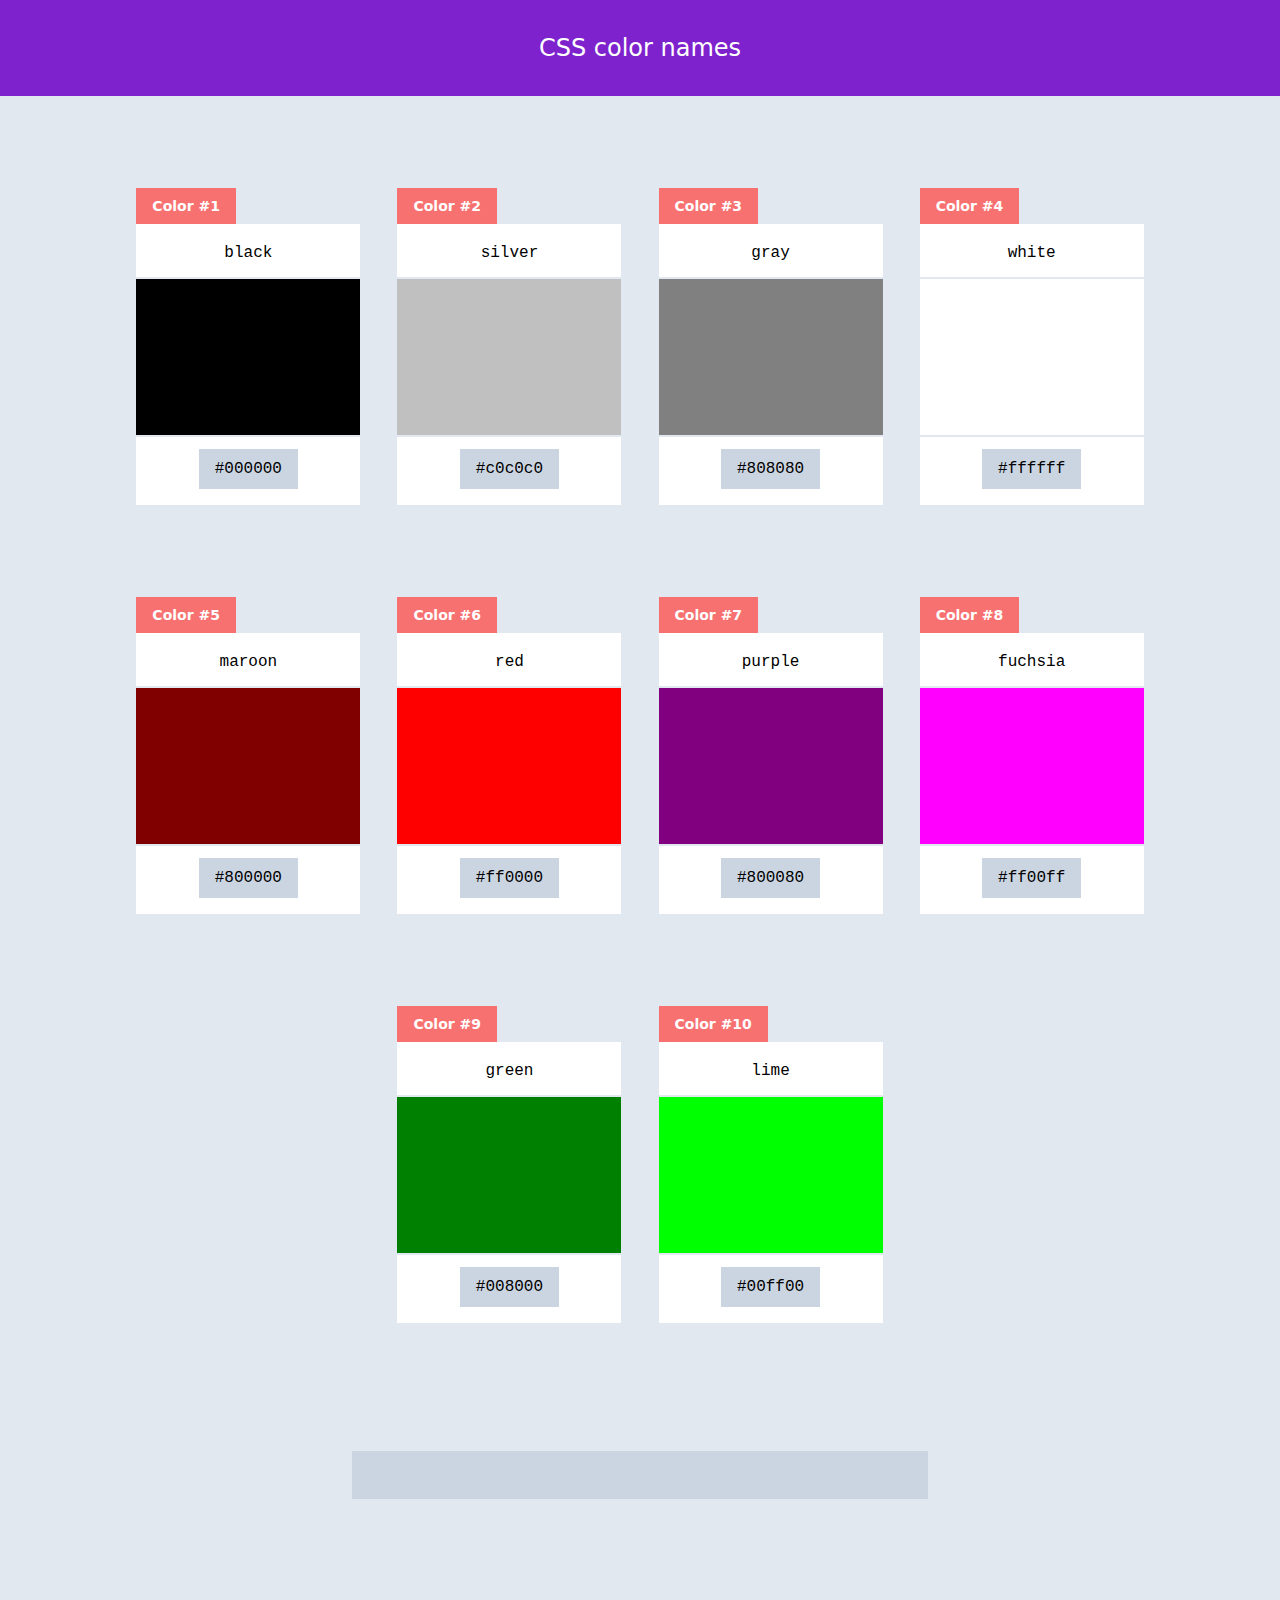
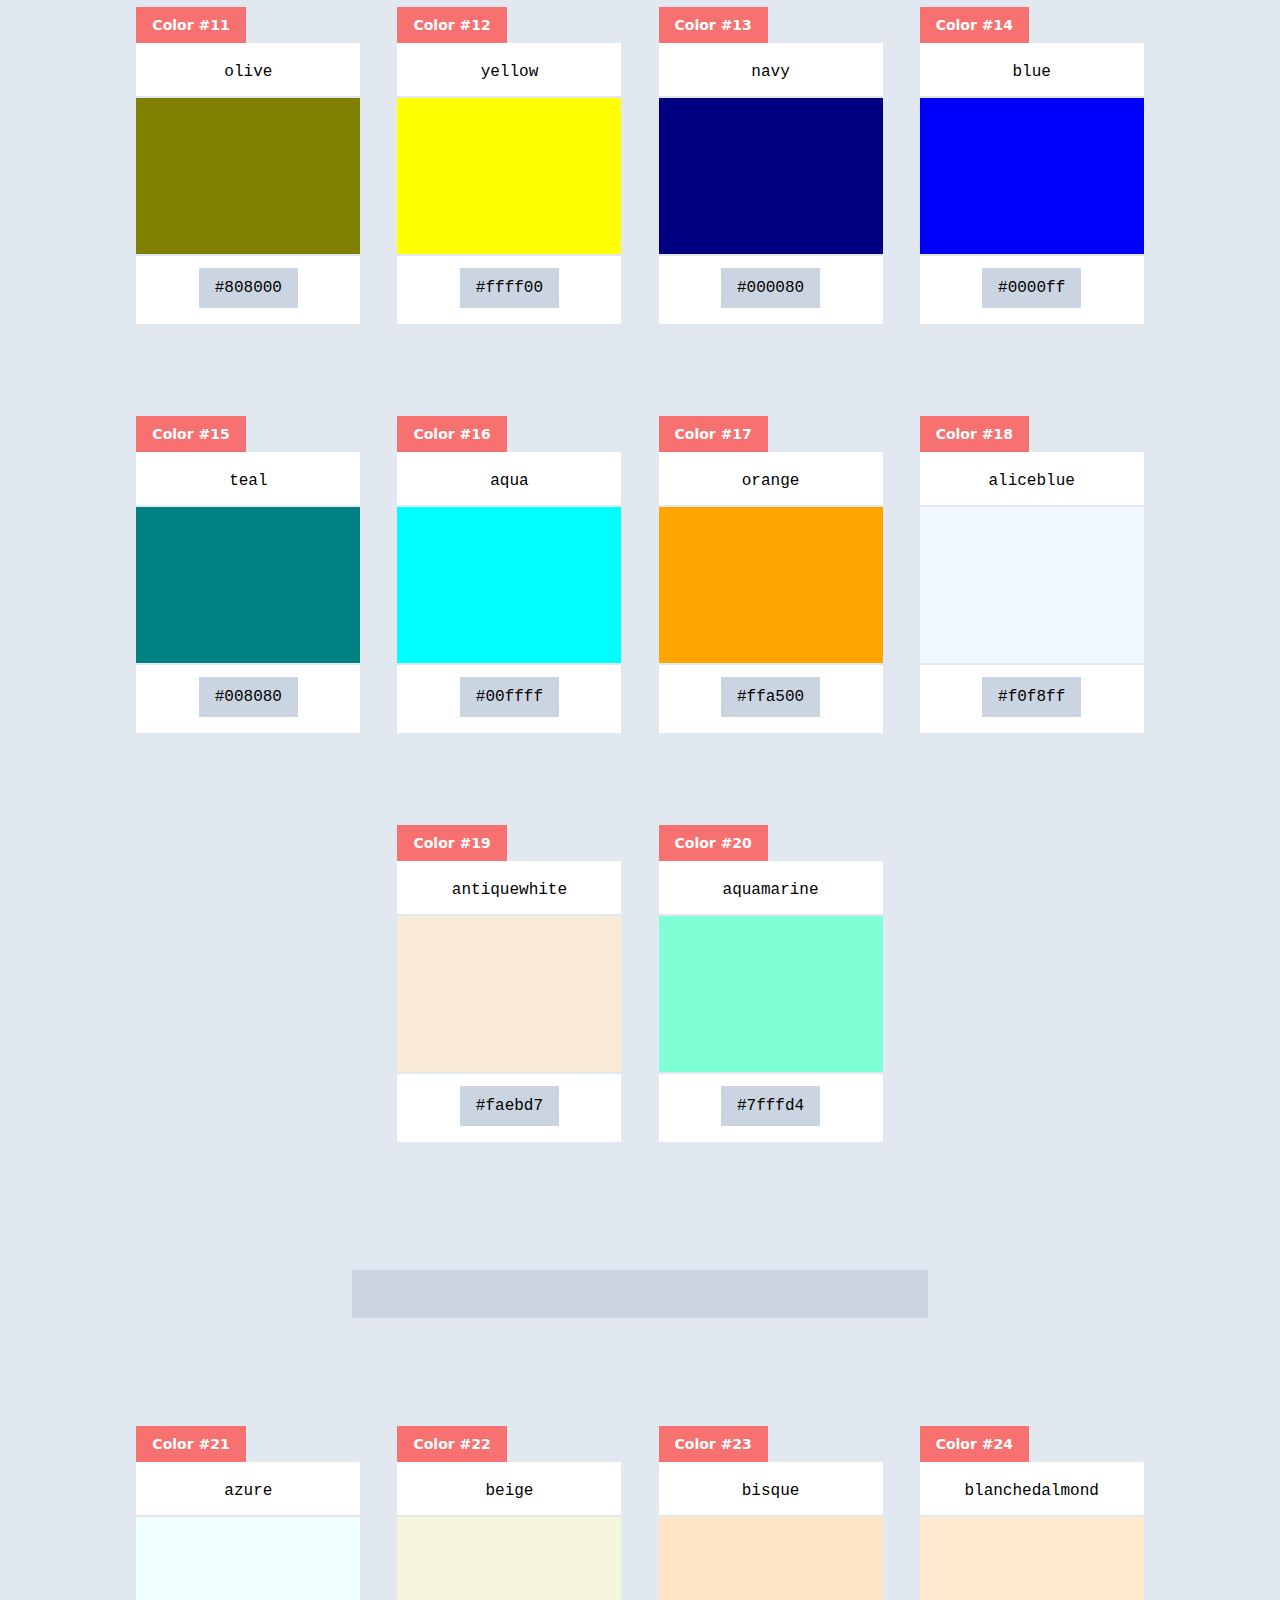
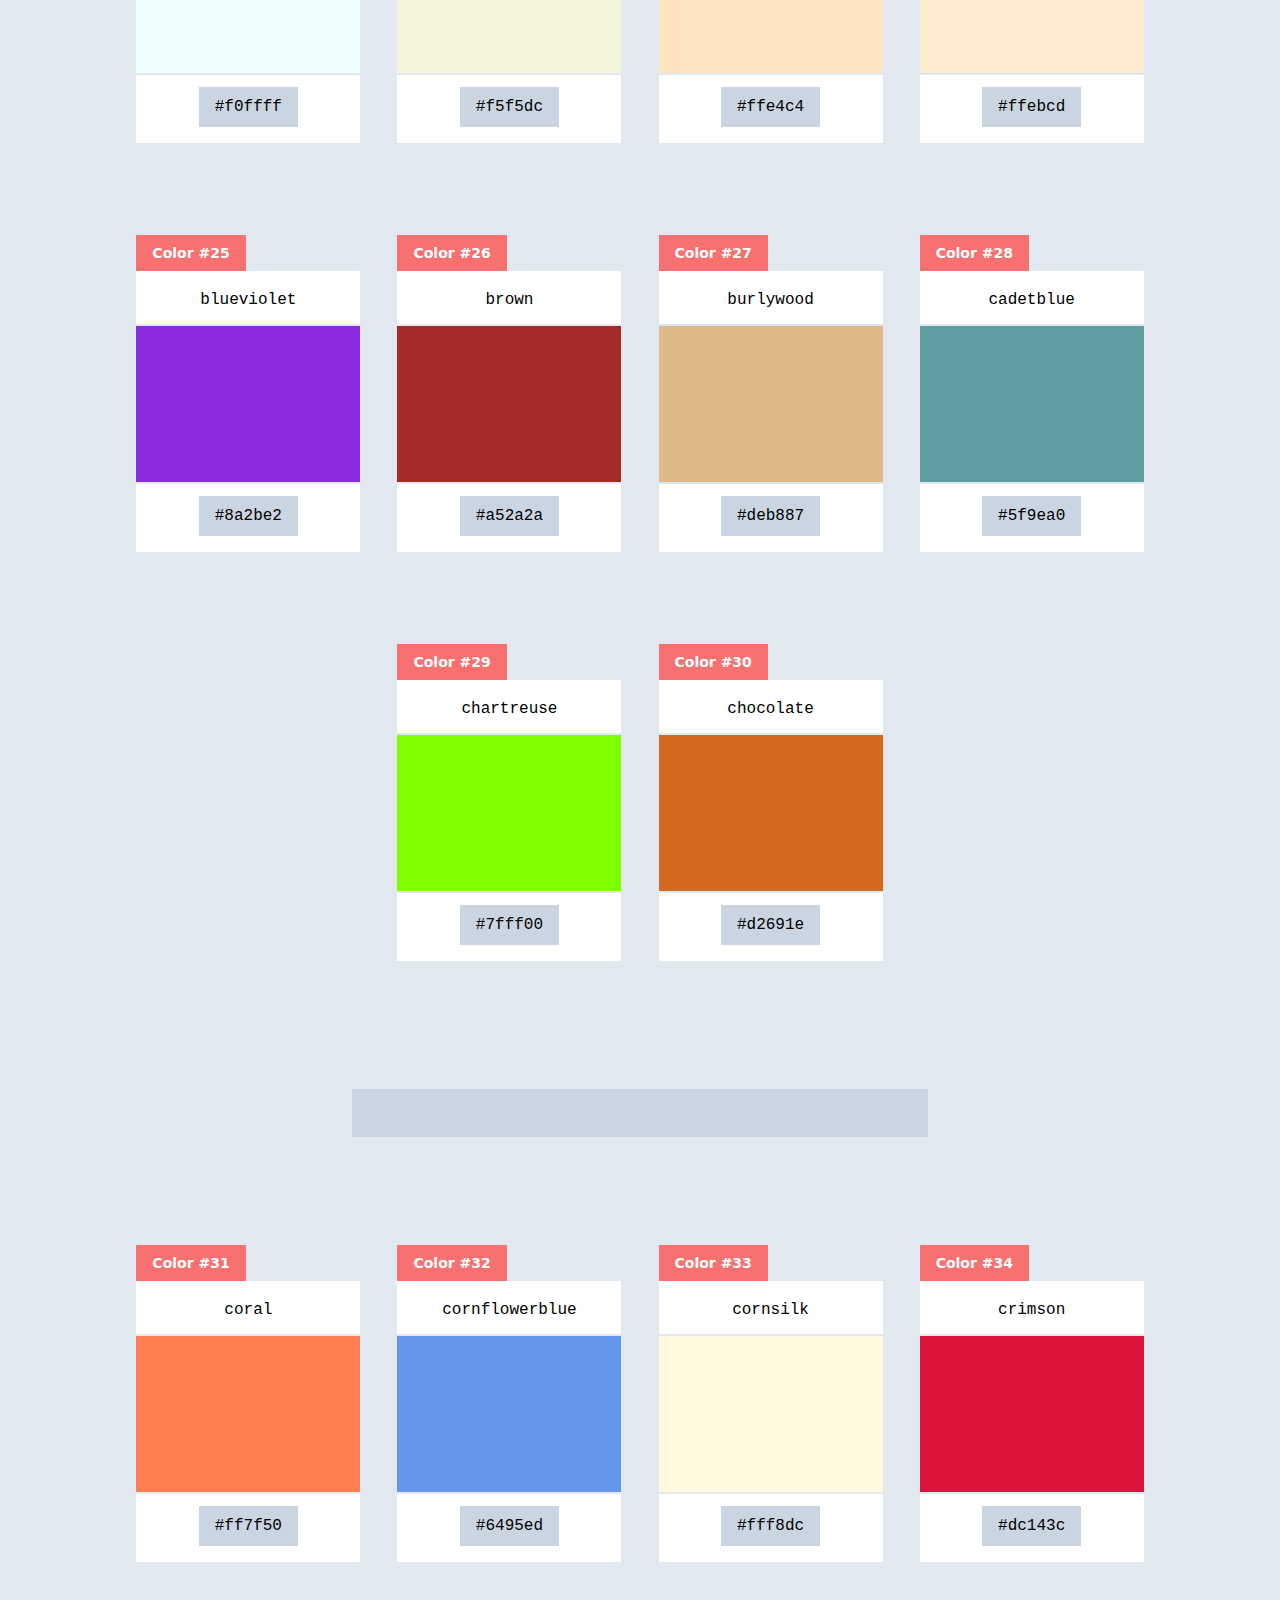
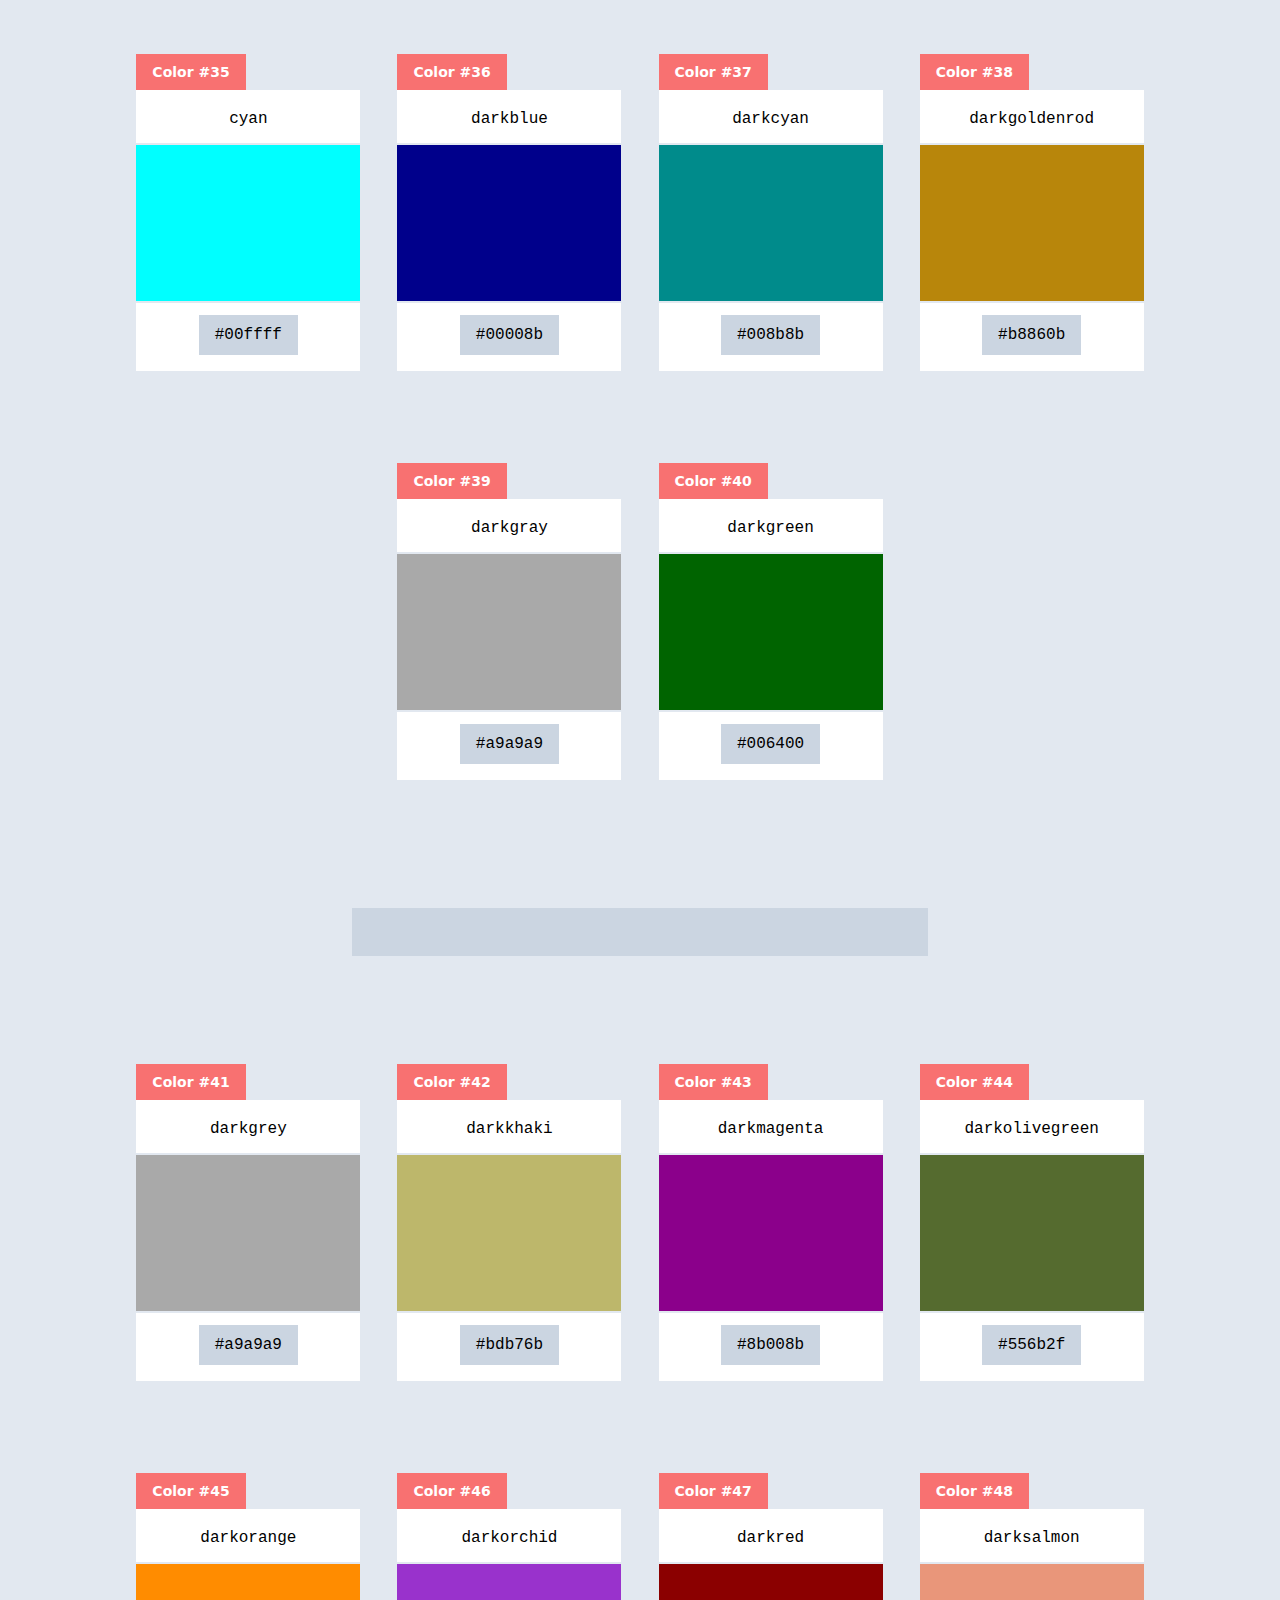
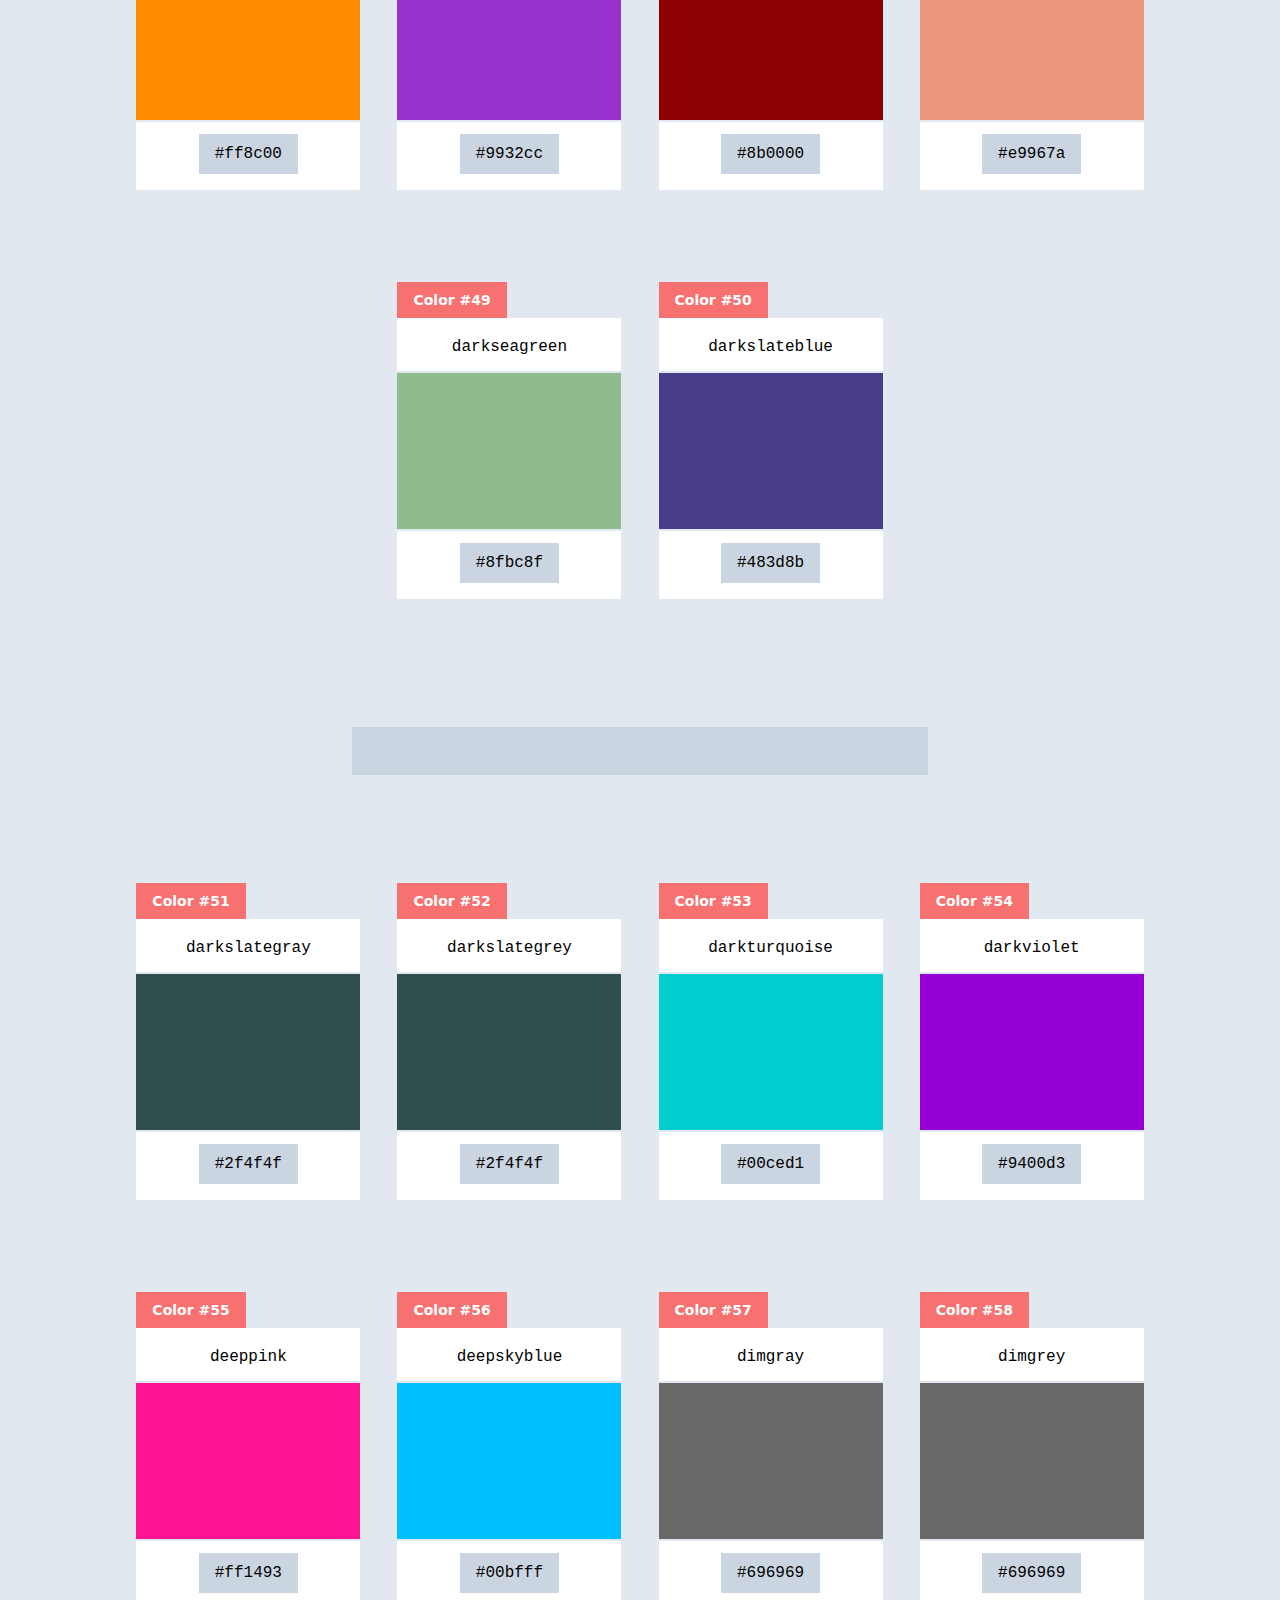
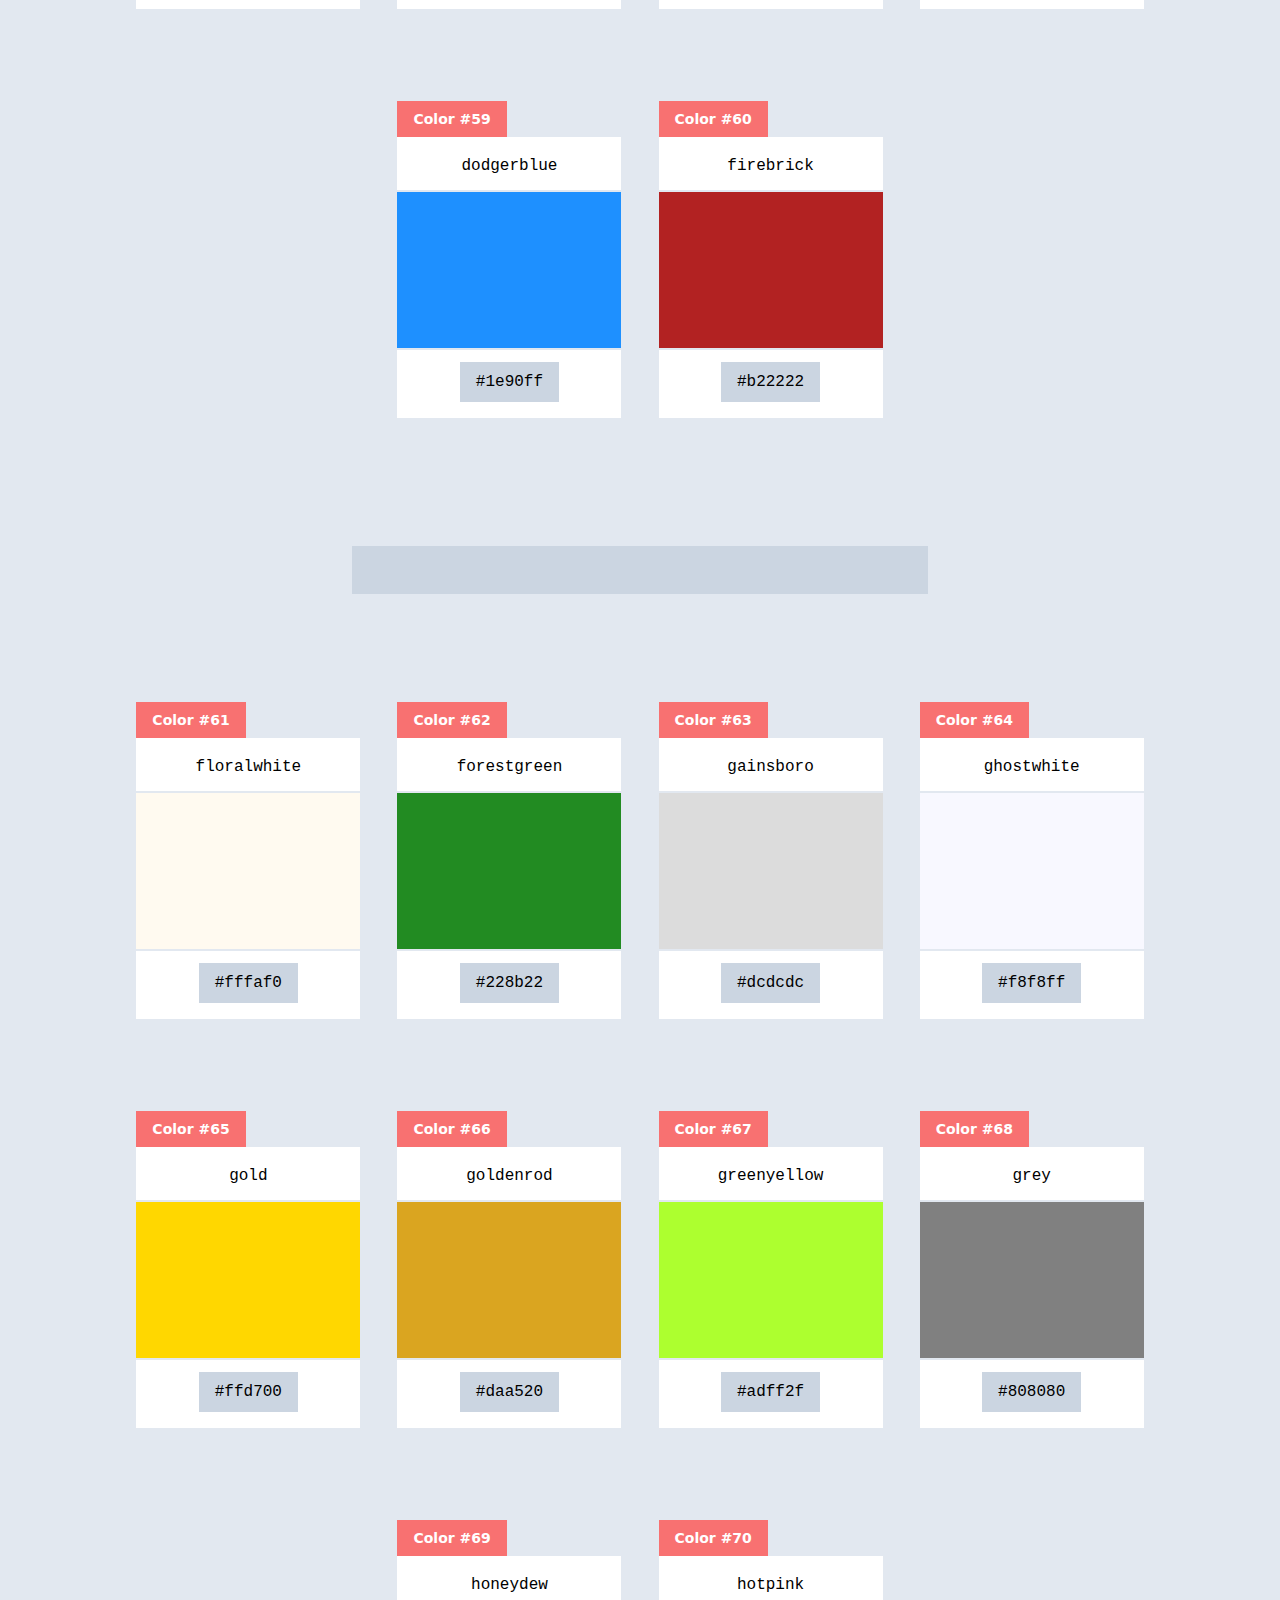
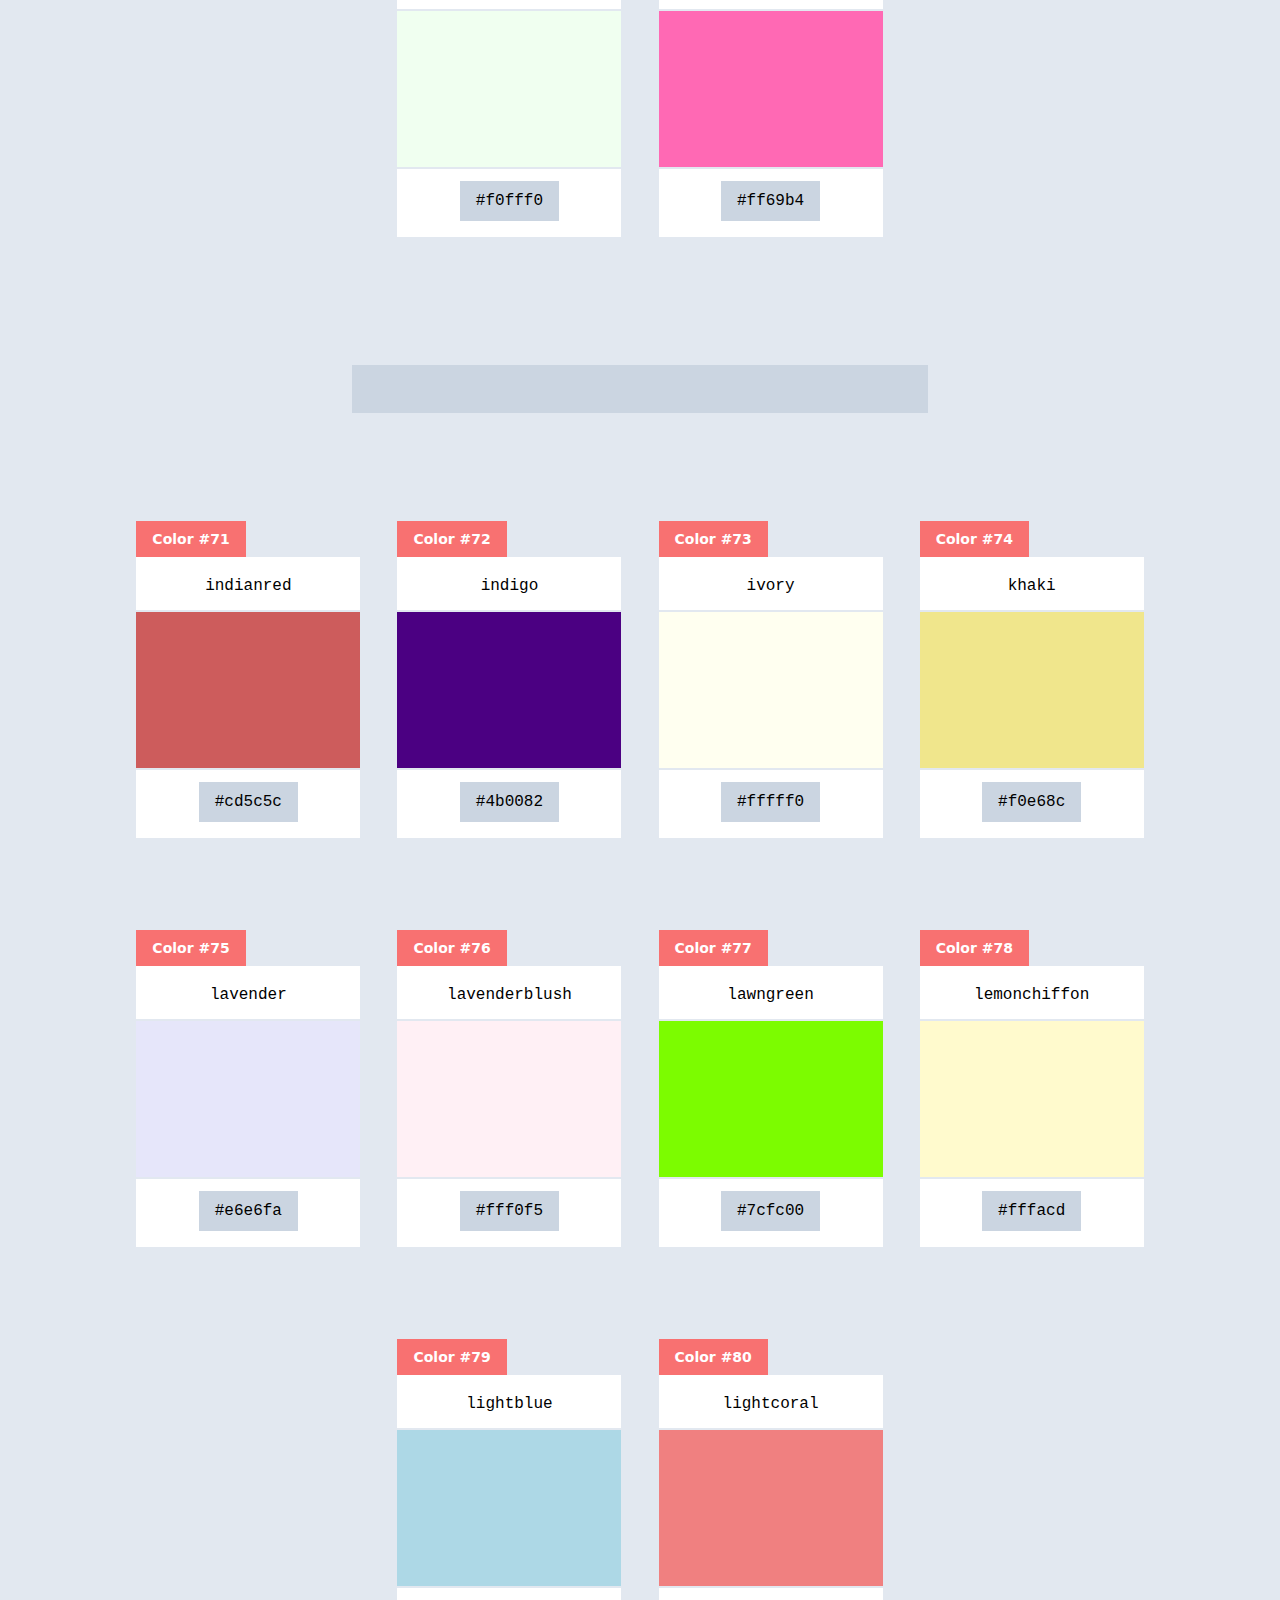
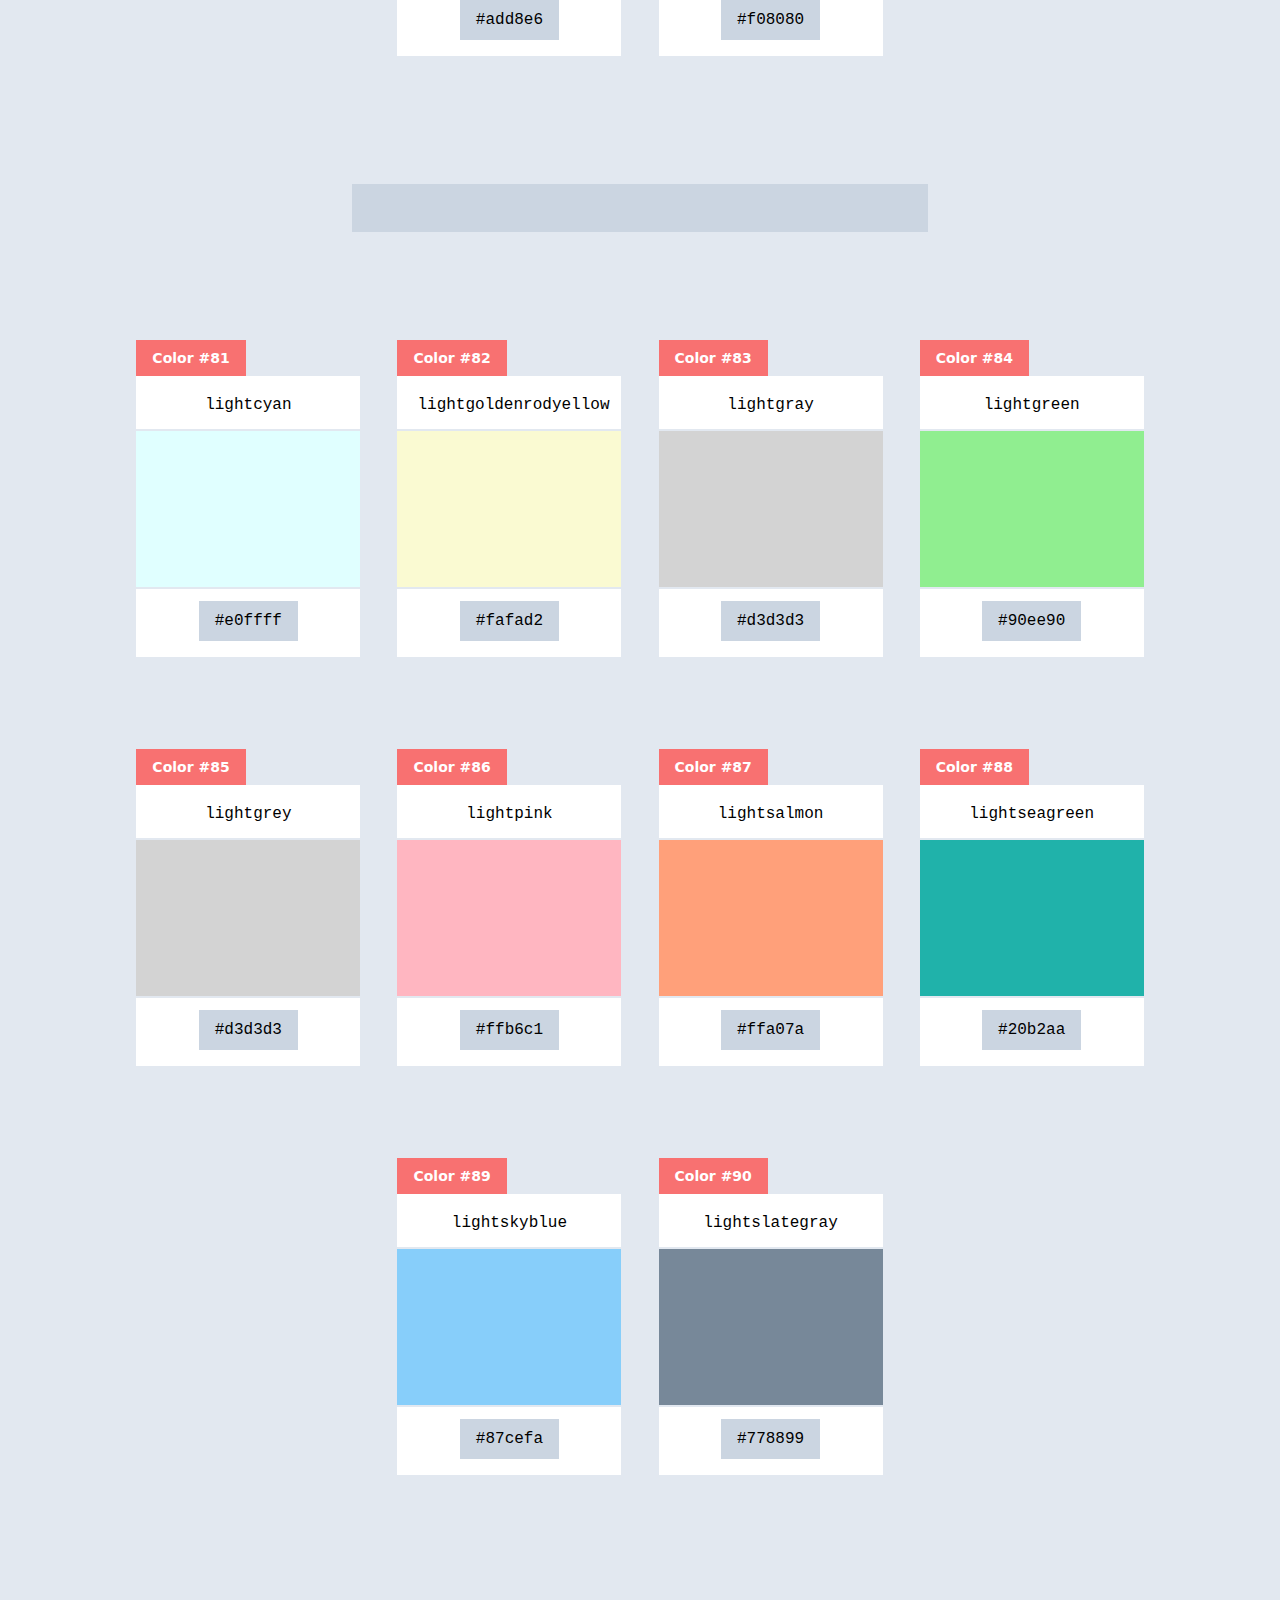
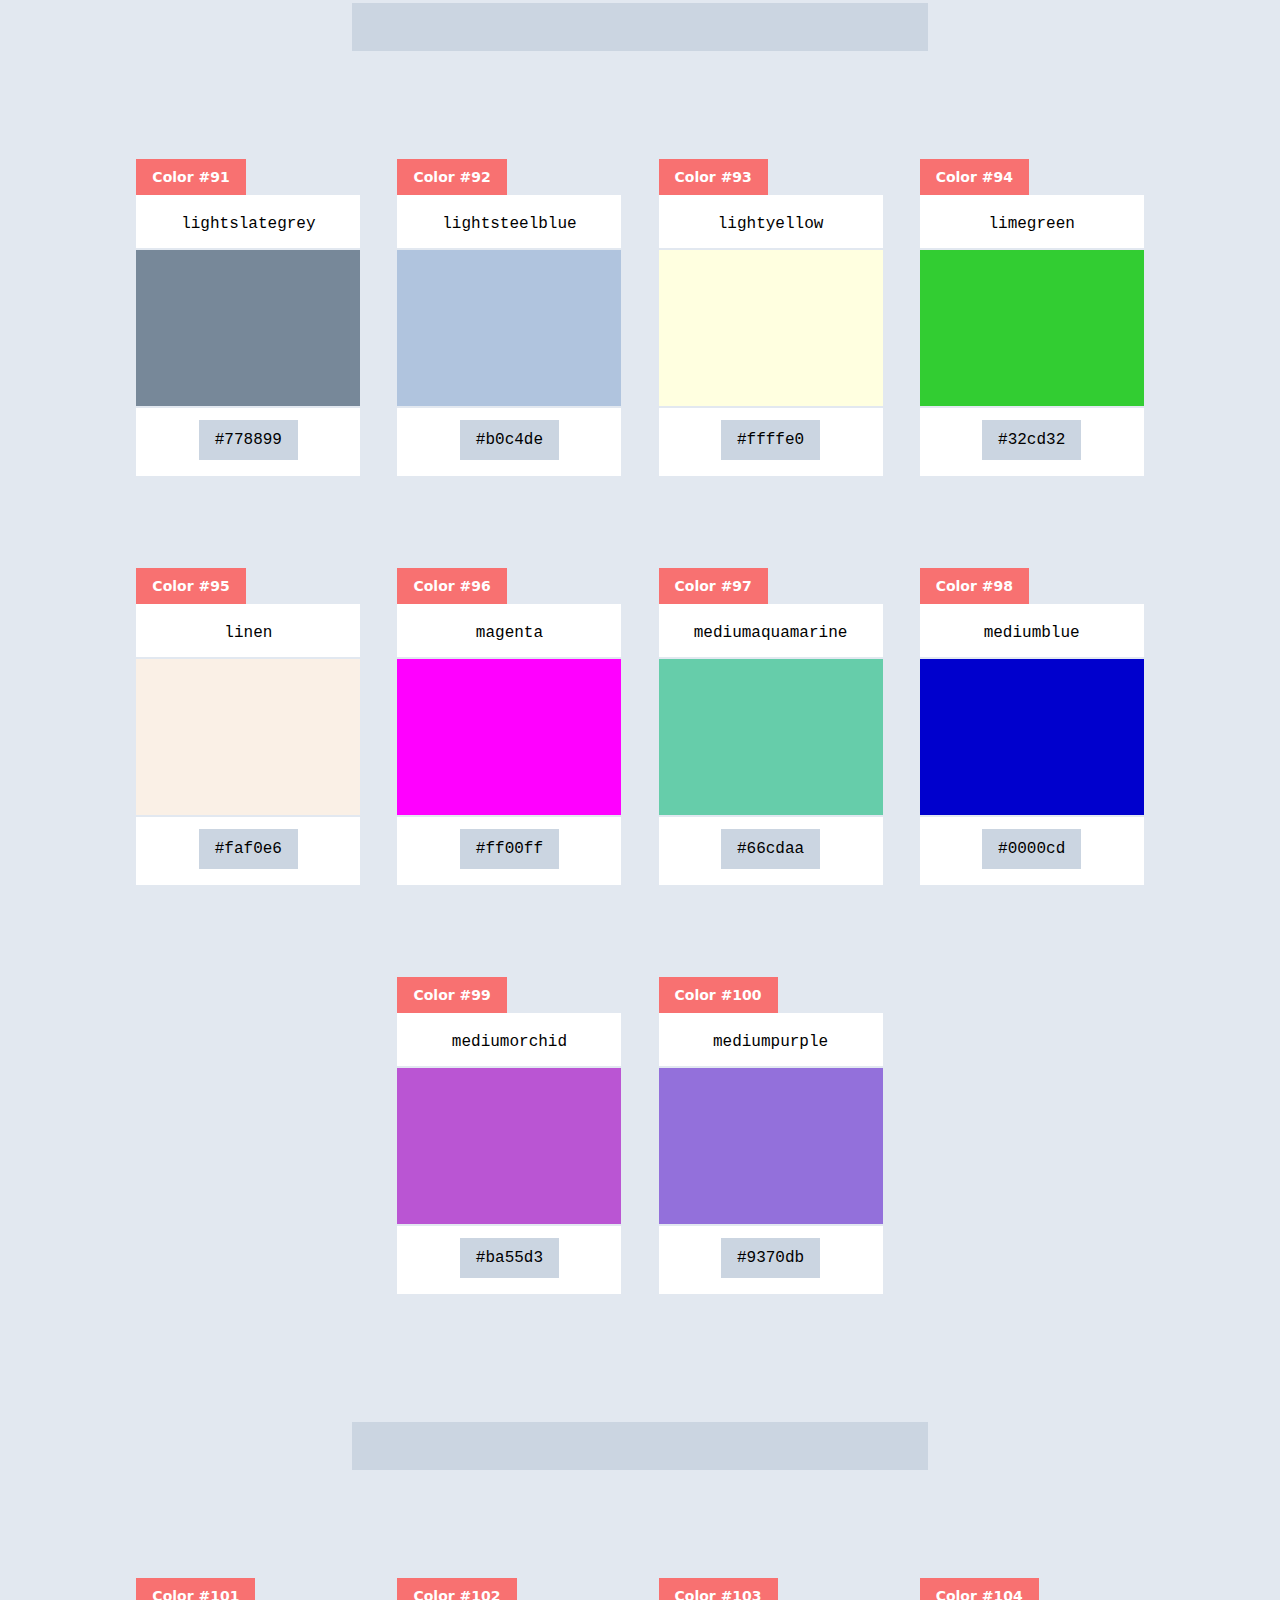
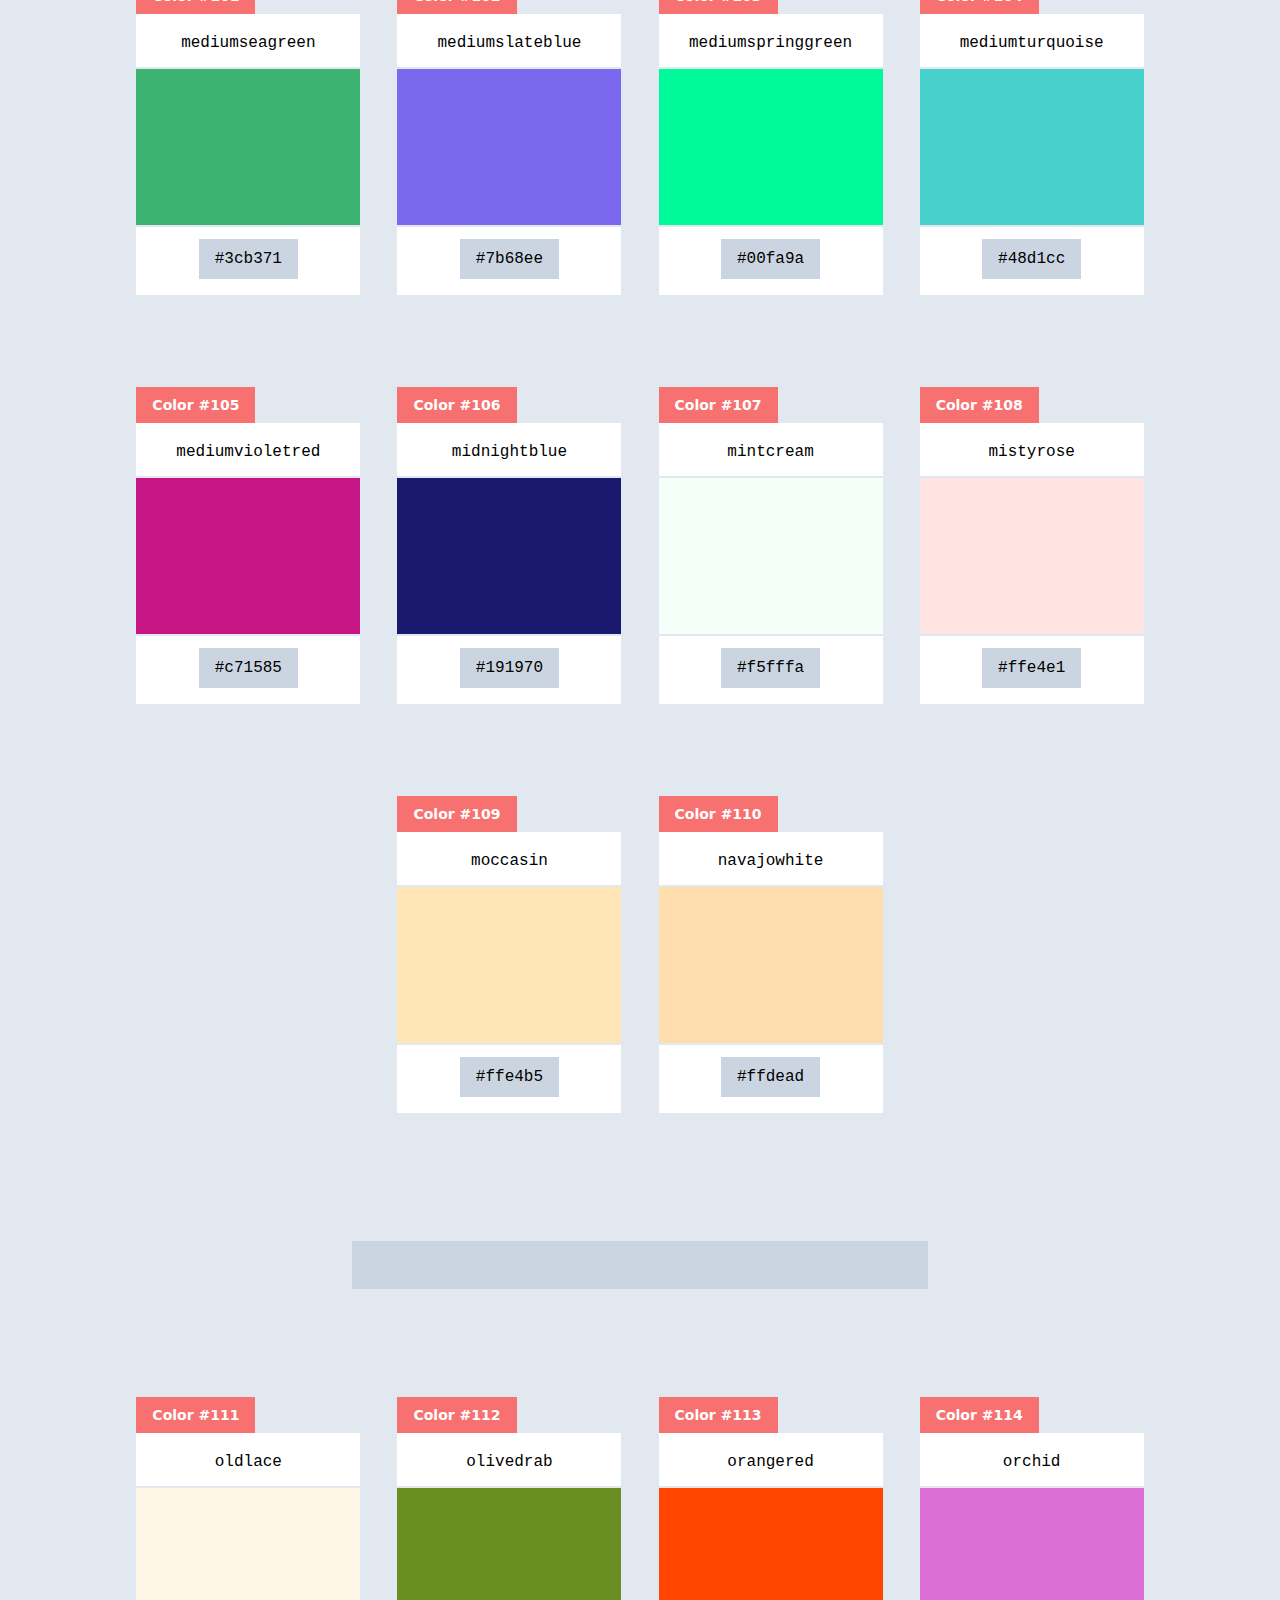
==== commit 1ea299c2: "Now using tailwind for all styles * removed pattern background * removed borders from color boxes * " ====
--- a/docs/index.html
+++ b/docs/index.html
@@ -11,911 +11,1207 @@
   <body class="text-center">
     <header class="bg-purple-700 text-white p-4">
       <div class="heading">
-        <h1 class="text-4xl py-12">CSS color names</h1>
+        <h1 class="text-2xl py-4">CSS color names</h1>
       </div>
     </header>
-    <main>
+    <main class="bg-slate-200">
       <div class="colors p-20">
-        <div class="colorbox relative inline-block mx-4 my-12 py-1">
-          <div class="index">Color #1</div>
+        <div class="colorbox relative inline-block mx-4 mt-12 mb-20 py-1 w-56 bg-white">
+          <div class="index absolute top-0 -translate-y-full">
+            <div class="px-4 py-2 bg-red-400 text-white font-bold text-sm">Color #1</div>
+          </div>
           <div class="name inline-block p-3"><code class="p-2">black</code></div>
-          <div class="color" style="background-color: #000000"></div>
+          <div class="color h-40 border-y-2 border-slate-200" style="background-color: #000000"></div>
           <div class="hex p-3"><code class="bg-slate-300 inline-block py-2 px-4">#000000</code></div>
         </div>
-        <div class="colorbox relative inline-block mx-4 my-12 py-1">
-          <div class="index">Color #2</div>
+        <div class="colorbox relative inline-block mx-4 mt-12 mb-20 py-1 w-56 bg-white">
+          <div class="index absolute top-0 -translate-y-full">
+            <div class="px-4 py-2 bg-red-400 text-white font-bold text-sm">Color #2</div>
+          </div>
           <div class="name inline-block p-3"><code class="p-2">silver</code></div>
-          <div class="color" style="background-color: #c0c0c0"></div>
+          <div class="color h-40 border-y-2 border-slate-200" style="background-color: #c0c0c0"></div>
           <div class="hex p-3"><code class="bg-slate-300 inline-block py-2 px-4">#c0c0c0</code></div>
         </div>
-        <div class="colorbox relative inline-block mx-4 my-12 py-1">
-          <div class="index">Color #3</div>
+        <div class="colorbox relative inline-block mx-4 mt-12 mb-20 py-1 w-56 bg-white">
+          <div class="index absolute top-0 -translate-y-full">
+            <div class="px-4 py-2 bg-red-400 text-white font-bold text-sm">Color #3</div>
+          </div>
           <div class="name inline-block p-3"><code class="p-2">gray</code></div>
-          <div class="color" style="background-color: #808080"></div>
+          <div class="color h-40 border-y-2 border-slate-200" style="background-color: #808080"></div>
           <div class="hex p-3"><code class="bg-slate-300 inline-block py-2 px-4">#808080</code></div>
         </div>
-        <div class="colorbox relative inline-block mx-4 my-12 py-1">
-          <div class="index">Color #4</div>
+        <div class="colorbox relative inline-block mx-4 mt-12 mb-20 py-1 w-56 bg-white">
+          <div class="index absolute top-0 -translate-y-full">
+            <div class="px-4 py-2 bg-red-400 text-white font-bold text-sm">Color #4</div>
+          </div>
           <div class="name inline-block p-3"><code class="p-2">white</code></div>
-          <div class="color" style="background-color: #ffffff"></div>
+          <div class="color h-40 border-y-2 border-slate-200" style="background-color: #ffffff"></div>
           <div class="hex p-3"><code class="bg-slate-300 inline-block py-2 px-4">#ffffff</code></div>
         </div>
-        <div class="colorbox relative inline-block mx-4 my-12 py-1">
-          <div class="index">Color #5</div>
+        <div class="colorbox relative inline-block mx-4 mt-12 mb-20 py-1 w-56 bg-white">
+          <div class="index absolute top-0 -translate-y-full">
+            <div class="px-4 py-2 bg-red-400 text-white font-bold text-sm">Color #5</div>
+          </div>
           <div class="name inline-block p-3"><code class="p-2">maroon</code></div>
-          <div class="color" style="background-color: #800000"></div>
+          <div class="color h-40 border-y-2 border-slate-200" style="background-color: #800000"></div>
           <div class="hex p-3"><code class="bg-slate-300 inline-block py-2 px-4">#800000</code></div>
         </div>
-        <div class="colorbox relative inline-block mx-4 my-12 py-1">
-          <div class="index">Color #6</div>
+        <div class="colorbox relative inline-block mx-4 mt-12 mb-20 py-1 w-56 bg-white">
+          <div class="index absolute top-0 -translate-y-full">
+            <div class="px-4 py-2 bg-red-400 text-white font-bold text-sm">Color #6</div>
+          </div>
           <div class="name inline-block p-3"><code class="p-2">red</code></div>
-          <div class="color" style="background-color: #ff0000"></div>
+          <div class="color h-40 border-y-2 border-slate-200" style="background-color: #ff0000"></div>
           <div class="hex p-3"><code class="bg-slate-300 inline-block py-2 px-4">#ff0000</code></div>
         </div>
-        <div class="colorbox relative inline-block mx-4 my-12 py-1">
-          <div class="index">Color #7</div>
+        <div class="colorbox relative inline-block mx-4 mt-12 mb-20 py-1 w-56 bg-white">
+          <div class="index absolute top-0 -translate-y-full">
+            <div class="px-4 py-2 bg-red-400 text-white font-bold text-sm">Color #7</div>
+          </div>
           <div class="name inline-block p-3"><code class="p-2">purple</code></div>
-          <div class="color" style="background-color: #800080"></div>
+          <div class="color h-40 border-y-2 border-slate-200" style="background-color: #800080"></div>
           <div class="hex p-3"><code class="bg-slate-300 inline-block py-2 px-4">#800080</code></div>
         </div>
-        <div class="colorbox relative inline-block mx-4 my-12 py-1">
-          <div class="index">Color #8</div>
+        <div class="colorbox relative inline-block mx-4 mt-12 mb-20 py-1 w-56 bg-white">
+          <div class="index absolute top-0 -translate-y-full">
+            <div class="px-4 py-2 bg-red-400 text-white font-bold text-sm">Color #8</div>
+          </div>
           <div class="name inline-block p-3"><code class="p-2">fuchsia</code></div>
-          <div class="color" style="background-color: #ff00ff"></div>
+          <div class="color h-40 border-y-2 border-slate-200" style="background-color: #ff00ff"></div>
           <div class="hex p-3"><code class="bg-slate-300 inline-block py-2 px-4">#ff00ff</code></div>
         </div>
-        <div class="colorbox relative inline-block mx-4 my-12 py-1">
-          <div class="index">Color #9</div>
+        <div class="colorbox relative inline-block mx-4 mt-12 mb-20 py-1 w-56 bg-white">
+          <div class="index absolute top-0 -translate-y-full">
+            <div class="px-4 py-2 bg-red-400 text-white font-bold text-sm">Color #9</div>
+          </div>
           <div class="name inline-block p-3"><code class="p-2">green</code></div>
-          <div class="color" style="background-color: #008000"></div>
+          <div class="color h-40 border-y-2 border-slate-200" style="background-color: #008000"></div>
           <div class="hex p-3"><code class="bg-slate-300 inline-block py-2 px-4">#008000</code></div>
         </div>
-        <div class="colorbox relative inline-block mx-4 my-12 py-1">
-          <div class="index">Color #10</div>
+        <div class="colorbox relative inline-block mx-4 mt-12 mb-20 py-1 w-56 bg-white">
+          <div class="index absolute top-0 -translate-y-full">
+            <div class="px-4 py-2 bg-red-400 text-white font-bold text-sm">Color #10</div>
+          </div>
           <div class="name inline-block p-3"><code class="p-2">lime</code></div>
-          <div class="color" style="background-color: #00ff00"></div>
+          <div class="color h-40 border-y-2 border-slate-200" style="background-color: #00ff00"></div>
           <div class="hex p-3"><code class="bg-slate-300 inline-block py-2 px-4">#00ff00</code></div>
         </div>
-        <div class="break m-auto mt-12 mb-24"></div>
-        <div class="colorbox relative inline-block mx-4 my-12 py-1">
-          <div class="index">Color #11</div>
+        <div class="break m-auto mt-12 mb-24 h-12 max-w-xl bg-slate-300"></div>
+        <div class="colorbox relative inline-block mx-4 mt-12 mb-20 py-1 w-56 bg-white">
+          <div class="index absolute top-0 -translate-y-full">
+            <div class="px-4 py-2 bg-red-400 text-white font-bold text-sm">Color #11</div>
+          </div>
           <div class="name inline-block p-3"><code class="p-2">olive</code></div>
-          <div class="color" style="background-color: #808000"></div>
+          <div class="color h-40 border-y-2 border-slate-200" style="background-color: #808000"></div>
           <div class="hex p-3"><code class="bg-slate-300 inline-block py-2 px-4">#808000</code></div>
         </div>
-        <div class="colorbox relative inline-block mx-4 my-12 py-1">
-          <div class="index">Color #12</div>
+        <div class="colorbox relative inline-block mx-4 mt-12 mb-20 py-1 w-56 bg-white">
+          <div class="index absolute top-0 -translate-y-full">
+            <div class="px-4 py-2 bg-red-400 text-white font-bold text-sm">Color #12</div>
+          </div>
           <div class="name inline-block p-3"><code class="p-2">yellow</code></div>
-          <div class="color" style="background-color: #ffff00"></div>
+          <div class="color h-40 border-y-2 border-slate-200" style="background-color: #ffff00"></div>
           <div class="hex p-3"><code class="bg-slate-300 inline-block py-2 px-4">#ffff00</code></div>
         </div>
-        <div class="colorbox relative inline-block mx-4 my-12 py-1">
-          <div class="index">Color #13</div>
+        <div class="colorbox relative inline-block mx-4 mt-12 mb-20 py-1 w-56 bg-white">
+          <div class="index absolute top-0 -translate-y-full">
+            <div class="px-4 py-2 bg-red-400 text-white font-bold text-sm">Color #13</div>
+          </div>
           <div class="name inline-block p-3"><code class="p-2">navy</code></div>
-          <div class="color" style="background-color: #000080"></div>
+          <div class="color h-40 border-y-2 border-slate-200" style="background-color: #000080"></div>
           <div class="hex p-3"><code class="bg-slate-300 inline-block py-2 px-4">#000080</code></div>
         </div>
-        <div class="colorbox relative inline-block mx-4 my-12 py-1">
-          <div class="index">Color #14</div>
+        <div class="colorbox relative inline-block mx-4 mt-12 mb-20 py-1 w-56 bg-white">
+          <div class="index absolute top-0 -translate-y-full">
+            <div class="px-4 py-2 bg-red-400 text-white font-bold text-sm">Color #14</div>
+          </div>
           <div class="name inline-block p-3"><code class="p-2">blue</code></div>
-          <div class="color" style="background-color: #0000ff"></div>
+          <div class="color h-40 border-y-2 border-slate-200" style="background-color: #0000ff"></div>
           <div class="hex p-3"><code class="bg-slate-300 inline-block py-2 px-4">#0000ff</code></div>
         </div>
-        <div class="colorbox relative inline-block mx-4 my-12 py-1">
-          <div class="index">Color #15</div>
+        <div class="colorbox relative inline-block mx-4 mt-12 mb-20 py-1 w-56 bg-white">
+          <div class="index absolute top-0 -translate-y-full">
+            <div class="px-4 py-2 bg-red-400 text-white font-bold text-sm">Color #15</div>
+          </div>
           <div class="name inline-block p-3"><code class="p-2">teal</code></div>
-          <div class="color" style="background-color: #008080"></div>
+          <div class="color h-40 border-y-2 border-slate-200" style="background-color: #008080"></div>
           <div class="hex p-3"><code class="bg-slate-300 inline-block py-2 px-4">#008080</code></div>
         </div>
-        <div class="colorbox relative inline-block mx-4 my-12 py-1">
-          <div class="index">Color #16</div>
+        <div class="colorbox relative inline-block mx-4 mt-12 mb-20 py-1 w-56 bg-white">
+          <div class="index absolute top-0 -translate-y-full">
+            <div class="px-4 py-2 bg-red-400 text-white font-bold text-sm">Color #16</div>
+          </div>
           <div class="name inline-block p-3"><code class="p-2">aqua</code></div>
-          <div class="color" style="background-color: #00ffff"></div>
+          <div class="color h-40 border-y-2 border-slate-200" style="background-color: #00ffff"></div>
           <div class="hex p-3"><code class="bg-slate-300 inline-block py-2 px-4">#00ffff</code></div>
         </div>
-        <div class="colorbox relative inline-block mx-4 my-12 py-1">
-          <div class="index">Color #17</div>
+        <div class="colorbox relative inline-block mx-4 mt-12 mb-20 py-1 w-56 bg-white">
+          <div class="index absolute top-0 -translate-y-full">
+            <div class="px-4 py-2 bg-red-400 text-white font-bold text-sm">Color #17</div>
+          </div>
           <div class="name inline-block p-3"><code class="p-2">orange</code></div>
-          <div class="color" style="background-color: #ffa500"></div>
+          <div class="color h-40 border-y-2 border-slate-200" style="background-color: #ffa500"></div>
           <div class="hex p-3"><code class="bg-slate-300 inline-block py-2 px-4">#ffa500</code></div>
         </div>
-        <div class="colorbox relative inline-block mx-4 my-12 py-1">
-          <div class="index">Color #18</div>
+        <div class="colorbox relative inline-block mx-4 mt-12 mb-20 py-1 w-56 bg-white">
+          <div class="index absolute top-0 -translate-y-full">
+            <div class="px-4 py-2 bg-red-400 text-white font-bold text-sm">Color #18</div>
+          </div>
           <div class="name inline-block p-3"><code class="p-2">aliceblue</code></div>
-          <div class="color" style="background-color: #f0f8ff"></div>
+          <div class="color h-40 border-y-2 border-slate-200" style="background-color: #f0f8ff"></div>
           <div class="hex p-3"><code class="bg-slate-300 inline-block py-2 px-4">#f0f8ff</code></div>
         </div>
-        <div class="colorbox relative inline-block mx-4 my-12 py-1">
-          <div class="index">Color #19</div>
+        <div class="colorbox relative inline-block mx-4 mt-12 mb-20 py-1 w-56 bg-white">
+          <div class="index absolute top-0 -translate-y-full">
+            <div class="px-4 py-2 bg-red-400 text-white font-bold text-sm">Color #19</div>
+          </div>
           <div class="name inline-block p-3"><code class="p-2">antiquewhite</code></div>
-          <div class="color" style="background-color: #faebd7"></div>
+          <div class="color h-40 border-y-2 border-slate-200" style="background-color: #faebd7"></div>
           <div class="hex p-3"><code class="bg-slate-300 inline-block py-2 px-4">#faebd7</code></div>
         </div>
-        <div class="colorbox relative inline-block mx-4 my-12 py-1">
-          <div class="index">Color #20</div>
+        <div class="colorbox relative inline-block mx-4 mt-12 mb-20 py-1 w-56 bg-white">
+          <div class="index absolute top-0 -translate-y-full">
+            <div class="px-4 py-2 bg-red-400 text-white font-bold text-sm">Color #20</div>
+          </div>
           <div class="name inline-block p-3"><code class="p-2">aquamarine</code></div>
-          <div class="color" style="background-color: #7fffd4"></div>
+          <div class="color h-40 border-y-2 border-slate-200" style="background-color: #7fffd4"></div>
           <div class="hex p-3"><code class="bg-slate-300 inline-block py-2 px-4">#7fffd4</code></div>
         </div>
-        <div class="break m-auto mt-12 mb-24"></div>
-        <div class="colorbox relative inline-block mx-4 my-12 py-1">
-          <div class="index">Color #21</div>
+        <div class="break m-auto mt-12 mb-24 h-12 max-w-xl bg-slate-300"></div>
+        <div class="colorbox relative inline-block mx-4 mt-12 mb-20 py-1 w-56 bg-white">
+          <div class="index absolute top-0 -translate-y-full">
+            <div class="px-4 py-2 bg-red-400 text-white font-bold text-sm">Color #21</div>
+          </div>
           <div class="name inline-block p-3"><code class="p-2">azure</code></div>
-          <div class="color" style="background-color: #f0ffff"></div>
+          <div class="color h-40 border-y-2 border-slate-200" style="background-color: #f0ffff"></div>
           <div class="hex p-3"><code class="bg-slate-300 inline-block py-2 px-4">#f0ffff</code></div>
         </div>
-        <div class="colorbox relative inline-block mx-4 my-12 py-1">
-          <div class="index">Color #22</div>
+        <div class="colorbox relative inline-block mx-4 mt-12 mb-20 py-1 w-56 bg-white">
+          <div class="index absolute top-0 -translate-y-full">
+            <div class="px-4 py-2 bg-red-400 text-white font-bold text-sm">Color #22</div>
+          </div>
           <div class="name inline-block p-3"><code class="p-2">beige</code></div>
-          <div class="color" style="background-color: #f5f5dc"></div>
+          <div class="color h-40 border-y-2 border-slate-200" style="background-color: #f5f5dc"></div>
           <div class="hex p-3"><code class="bg-slate-300 inline-block py-2 px-4">#f5f5dc</code></div>
         </div>
-        <div class="colorbox relative inline-block mx-4 my-12 py-1">
-          <div class="index">Color #23</div>
+        <div class="colorbox relative inline-block mx-4 mt-12 mb-20 py-1 w-56 bg-white">
+          <div class="index absolute top-0 -translate-y-full">
+            <div class="px-4 py-2 bg-red-400 text-white font-bold text-sm">Color #23</div>
+          </div>
           <div class="name inline-block p-3"><code class="p-2">bisque</code></div>
-          <div class="color" style="background-color: #ffe4c4"></div>
+          <div class="color h-40 border-y-2 border-slate-200" style="background-color: #ffe4c4"></div>
           <div class="hex p-3"><code class="bg-slate-300 inline-block py-2 px-4">#ffe4c4</code></div>
         </div>
-        <div class="colorbox relative inline-block mx-4 my-12 py-1">
-          <div class="index">Color #24</div>
+        <div class="colorbox relative inline-block mx-4 mt-12 mb-20 py-1 w-56 bg-white">
+          <div class="index absolute top-0 -translate-y-full">
+            <div class="px-4 py-2 bg-red-400 text-white font-bold text-sm">Color #24</div>
+          </div>
           <div class="name inline-block p-3"><code class="p-2">blanchedalmond</code></div>
-          <div class="color" style="background-color: #ffebcd"></div>
+          <div class="color h-40 border-y-2 border-slate-200" style="background-color: #ffebcd"></div>
           <div class="hex p-3"><code class="bg-slate-300 inline-block py-2 px-4">#ffebcd</code></div>
         </div>
-        <div class="colorbox relative inline-block mx-4 my-12 py-1">
-          <div class="index">Color #25</div>
+        <div class="colorbox relative inline-block mx-4 mt-12 mb-20 py-1 w-56 bg-white">
+          <div class="index absolute top-0 -translate-y-full">
+            <div class="px-4 py-2 bg-red-400 text-white font-bold text-sm">Color #25</div>
+          </div>
           <div class="name inline-block p-3"><code class="p-2">blueviolet</code></div>
-          <div class="color" style="background-color: #8a2be2"></div>
+          <div class="color h-40 border-y-2 border-slate-200" style="background-color: #8a2be2"></div>
           <div class="hex p-3"><code class="bg-slate-300 inline-block py-2 px-4">#8a2be2</code></div>
         </div>
-        <div class="colorbox relative inline-block mx-4 my-12 py-1">
-          <div class="index">Color #26</div>
+        <div class="colorbox relative inline-block mx-4 mt-12 mb-20 py-1 w-56 bg-white">
+          <div class="index absolute top-0 -translate-y-full">
+            <div class="px-4 py-2 bg-red-400 text-white font-bold text-sm">Color #26</div>
+          </div>
           <div class="name inline-block p-3"><code class="p-2">brown</code></div>
-          <div class="color" style="background-color: #a52a2a"></div>
+          <div class="color h-40 border-y-2 border-slate-200" style="background-color: #a52a2a"></div>
           <div class="hex p-3"><code class="bg-slate-300 inline-block py-2 px-4">#a52a2a</code></div>
         </div>
-        <div class="colorbox relative inline-block mx-4 my-12 py-1">
-          <div class="index">Color #27</div>
+        <div class="colorbox relative inline-block mx-4 mt-12 mb-20 py-1 w-56 bg-white">
+          <div class="index absolute top-0 -translate-y-full">
+            <div class="px-4 py-2 bg-red-400 text-white font-bold text-sm">Color #27</div>
+          </div>
           <div class="name inline-block p-3"><code class="p-2">burlywood</code></div>
-          <div class="color" style="background-color: #deb887"></div>
+          <div class="color h-40 border-y-2 border-slate-200" style="background-color: #deb887"></div>
           <div class="hex p-3"><code class="bg-slate-300 inline-block py-2 px-4">#deb887</code></div>
         </div>
-        <div class="colorbox relative inline-block mx-4 my-12 py-1">
-          <div class="index">Color #28</div>
+        <div class="colorbox relative inline-block mx-4 mt-12 mb-20 py-1 w-56 bg-white">
+          <div class="index absolute top-0 -translate-y-full">
+            <div class="px-4 py-2 bg-red-400 text-white font-bold text-sm">Color #28</div>
+          </div>
           <div class="name inline-block p-3"><code class="p-2">cadetblue</code></div>
-          <div class="color" style="background-color: #5f9ea0"></div>
+          <div class="color h-40 border-y-2 border-slate-200" style="background-color: #5f9ea0"></div>
           <div class="hex p-3"><code class="bg-slate-300 inline-block py-2 px-4">#5f9ea0</code></div>
         </div>
-        <div class="colorbox relative inline-block mx-4 my-12 py-1">
-          <div class="index">Color #29</div>
+        <div class="colorbox relative inline-block mx-4 mt-12 mb-20 py-1 w-56 bg-white">
+          <div class="index absolute top-0 -translate-y-full">
+            <div class="px-4 py-2 bg-red-400 text-white font-bold text-sm">Color #29</div>
+          </div>
           <div class="name inline-block p-3"><code class="p-2">chartreuse</code></div>
-          <div class="color" style="background-color: #7fff00"></div>
+          <div class="color h-40 border-y-2 border-slate-200" style="background-color: #7fff00"></div>
           <div class="hex p-3"><code class="bg-slate-300 inline-block py-2 px-4">#7fff00</code></div>
         </div>
-        <div class="colorbox relative inline-block mx-4 my-12 py-1">
-          <div class="index">Color #30</div>
+        <div class="colorbox relative inline-block mx-4 mt-12 mb-20 py-1 w-56 bg-white">
+          <div class="index absolute top-0 -translate-y-full">
+            <div class="px-4 py-2 bg-red-400 text-white font-bold text-sm">Color #30</div>
+          </div>
           <div class="name inline-block p-3"><code class="p-2">chocolate</code></div>
-          <div class="color" style="background-color: #d2691e"></div>
+          <div class="color h-40 border-y-2 border-slate-200" style="background-color: #d2691e"></div>
           <div class="hex p-3"><code class="bg-slate-300 inline-block py-2 px-4">#d2691e</code></div>
         </div>
-        <div class="break m-auto mt-12 mb-24"></div>
-        <div class="colorbox relative inline-block mx-4 my-12 py-1">
-          <div class="index">Color #31</div>
+        <div class="break m-auto mt-12 mb-24 h-12 max-w-xl bg-slate-300"></div>
+        <div class="colorbox relative inline-block mx-4 mt-12 mb-20 py-1 w-56 bg-white">
+          <div class="index absolute top-0 -translate-y-full">
+            <div class="px-4 py-2 bg-red-400 text-white font-bold text-sm">Color #31</div>
+          </div>
           <div class="name inline-block p-3"><code class="p-2">coral</code></div>
-          <div class="color" style="background-color: #ff7f50"></div>
+          <div class="color h-40 border-y-2 border-slate-200" style="background-color: #ff7f50"></div>
           <div class="hex p-3"><code class="bg-slate-300 inline-block py-2 px-4">#ff7f50</code></div>
         </div>
-        <div class="colorbox relative inline-block mx-4 my-12 py-1">
-          <div class="index">Color #32</div>
+        <div class="colorbox relative inline-block mx-4 mt-12 mb-20 py-1 w-56 bg-white">
+          <div class="index absolute top-0 -translate-y-full">
+            <div class="px-4 py-2 bg-red-400 text-white font-bold text-sm">Color #32</div>
+          </div>
           <div class="name inline-block p-3"><code class="p-2">cornflowerblue</code></div>
-          <div class="color" style="background-color: #6495ed"></div>
+          <div class="color h-40 border-y-2 border-slate-200" style="background-color: #6495ed"></div>
           <div class="hex p-3"><code class="bg-slate-300 inline-block py-2 px-4">#6495ed</code></div>
         </div>
-        <div class="colorbox relative inline-block mx-4 my-12 py-1">
-          <div class="index">Color #33</div>
+        <div class="colorbox relative inline-block mx-4 mt-12 mb-20 py-1 w-56 bg-white">
+          <div class="index absolute top-0 -translate-y-full">
+            <div class="px-4 py-2 bg-red-400 text-white font-bold text-sm">Color #33</div>
+          </div>
           <div class="name inline-block p-3"><code class="p-2">cornsilk</code></div>
-          <div class="color" style="background-color: #fff8dc"></div>
+          <div class="color h-40 border-y-2 border-slate-200" style="background-color: #fff8dc"></div>
           <div class="hex p-3"><code class="bg-slate-300 inline-block py-2 px-4">#fff8dc</code></div>
         </div>
-        <div class="colorbox relative inline-block mx-4 my-12 py-1">
-          <div class="index">Color #34</div>
+        <div class="colorbox relative inline-block mx-4 mt-12 mb-20 py-1 w-56 bg-white">
+          <div class="index absolute top-0 -translate-y-full">
+            <div class="px-4 py-2 bg-red-400 text-white font-bold text-sm">Color #34</div>
+          </div>
           <div class="name inline-block p-3"><code class="p-2">crimson</code></div>
-          <div class="color" style="background-color: #dc143c"></div>
+          <div class="color h-40 border-y-2 border-slate-200" style="background-color: #dc143c"></div>
           <div class="hex p-3"><code class="bg-slate-300 inline-block py-2 px-4">#dc143c</code></div>
         </div>
-        <div class="colorbox relative inline-block mx-4 my-12 py-1">
-          <div class="index">Color #35</div>
+        <div class="colorbox relative inline-block mx-4 mt-12 mb-20 py-1 w-56 bg-white">
+          <div class="index absolute top-0 -translate-y-full">
+            <div class="px-4 py-2 bg-red-400 text-white font-bold text-sm">Color #35</div>
+          </div>
           <div class="name inline-block p-3"><code class="p-2">cyan</code></div>
-          <div class="color" style="background-color: #00ffff"></div>
+          <div class="color h-40 border-y-2 border-slate-200" style="background-color: #00ffff"></div>
           <div class="hex p-3"><code class="bg-slate-300 inline-block py-2 px-4">#00ffff</code></div>
         </div>
-        <div class="colorbox relative inline-block mx-4 my-12 py-1">
-          <div class="index">Color #36</div>
+        <div class="colorbox relative inline-block mx-4 mt-12 mb-20 py-1 w-56 bg-white">
+          <div class="index absolute top-0 -translate-y-full">
+            <div class="px-4 py-2 bg-red-400 text-white font-bold text-sm">Color #36</div>
+          </div>
           <div class="name inline-block p-3"><code class="p-2">darkblue</code></div>
-          <div class="color" style="background-color: #00008b"></div>
+          <div class="color h-40 border-y-2 border-slate-200" style="background-color: #00008b"></div>
           <div class="hex p-3"><code class="bg-slate-300 inline-block py-2 px-4">#00008b</code></div>
         </div>
-        <div class="colorbox relative inline-block mx-4 my-12 py-1">
-          <div class="index">Color #37</div>
+        <div class="colorbox relative inline-block mx-4 mt-12 mb-20 py-1 w-56 bg-white">
+          <div class="index absolute top-0 -translate-y-full">
+            <div class="px-4 py-2 bg-red-400 text-white font-bold text-sm">Color #37</div>
+          </div>
           <div class="name inline-block p-3"><code class="p-2">darkcyan</code></div>
-          <div class="color" style="background-color: #008b8b"></div>
+          <div class="color h-40 border-y-2 border-slate-200" style="background-color: #008b8b"></div>
           <div class="hex p-3"><code class="bg-slate-300 inline-block py-2 px-4">#008b8b</code></div>
         </div>
-        <div class="colorbox relative inline-block mx-4 my-12 py-1">
-          <div class="index">Color #38</div>
+        <div class="colorbox relative inline-block mx-4 mt-12 mb-20 py-1 w-56 bg-white">
+          <div class="index absolute top-0 -translate-y-full">
+            <div class="px-4 py-2 bg-red-400 text-white font-bold text-sm">Color #38</div>
+          </div>
           <div class="name inline-block p-3"><code class="p-2">darkgoldenrod</code></div>
-          <div class="color" style="background-color: #b8860b"></div>
+          <div class="color h-40 border-y-2 border-slate-200" style="background-color: #b8860b"></div>
           <div class="hex p-3"><code class="bg-slate-300 inline-block py-2 px-4">#b8860b</code></div>
         </div>
-        <div class="colorbox relative inline-block mx-4 my-12 py-1">
-          <div class="index">Color #39</div>
+        <div class="colorbox relative inline-block mx-4 mt-12 mb-20 py-1 w-56 bg-white">
+          <div class="index absolute top-0 -translate-y-full">
+            <div class="px-4 py-2 bg-red-400 text-white font-bold text-sm">Color #39</div>
+          </div>
           <div class="name inline-block p-3"><code class="p-2">darkgray</code></div>
-          <div class="color" style="background-color: #a9a9a9"></div>
+          <div class="color h-40 border-y-2 border-slate-200" style="background-color: #a9a9a9"></div>
           <div class="hex p-3"><code class="bg-slate-300 inline-block py-2 px-4">#a9a9a9</code></div>
         </div>
-        <div class="colorbox relative inline-block mx-4 my-12 py-1">
-          <div class="index">Color #40</div>
+        <div class="colorbox relative inline-block mx-4 mt-12 mb-20 py-1 w-56 bg-white">
+          <div class="index absolute top-0 -translate-y-full">
+            <div class="px-4 py-2 bg-red-400 text-white font-bold text-sm">Color #40</div>
+          </div>
           <div class="name inline-block p-3"><code class="p-2">darkgreen</code></div>
-          <div class="color" style="background-color: #006400"></div>
+          <div class="color h-40 border-y-2 border-slate-200" style="background-color: #006400"></div>
           <div class="hex p-3"><code class="bg-slate-300 inline-block py-2 px-4">#006400</code></div>
         </div>
-        <div class="break m-auto mt-12 mb-24"></div>
-        <div class="colorbox relative inline-block mx-4 my-12 py-1">
-          <div class="index">Color #41</div>
+        <div class="break m-auto mt-12 mb-24 h-12 max-w-xl bg-slate-300"></div>
+        <div class="colorbox relative inline-block mx-4 mt-12 mb-20 py-1 w-56 bg-white">
+          <div class="index absolute top-0 -translate-y-full">
+            <div class="px-4 py-2 bg-red-400 text-white font-bold text-sm">Color #41</div>
+          </div>
           <div class="name inline-block p-3"><code class="p-2">darkgrey</code></div>
-          <div class="color" style="background-color: #a9a9a9"></div>
+          <div class="color h-40 border-y-2 border-slate-200" style="background-color: #a9a9a9"></div>
           <div class="hex p-3"><code class="bg-slate-300 inline-block py-2 px-4">#a9a9a9</code></div>
         </div>
-        <div class="colorbox relative inline-block mx-4 my-12 py-1">
-          <div class="index">Color #42</div>
+        <div class="colorbox relative inline-block mx-4 mt-12 mb-20 py-1 w-56 bg-white">
+          <div class="index absolute top-0 -translate-y-full">
+            <div class="px-4 py-2 bg-red-400 text-white font-bold text-sm">Color #42</div>
+          </div>
           <div class="name inline-block p-3"><code class="p-2">darkkhaki</code></div>
-          <div class="color" style="background-color: #bdb76b"></div>
+          <div class="color h-40 border-y-2 border-slate-200" style="background-color: #bdb76b"></div>
           <div class="hex p-3"><code class="bg-slate-300 inline-block py-2 px-4">#bdb76b</code></div>
         </div>
-        <div class="colorbox relative inline-block mx-4 my-12 py-1">
-          <div class="index">Color #43</div>
+        <div class="colorbox relative inline-block mx-4 mt-12 mb-20 py-1 w-56 bg-white">
+          <div class="index absolute top-0 -translate-y-full">
+            <div class="px-4 py-2 bg-red-400 text-white font-bold text-sm">Color #43</div>
+          </div>
           <div class="name inline-block p-3"><code class="p-2">darkmagenta</code></div>
-          <div class="color" style="background-color: #8b008b"></div>
+          <div class="color h-40 border-y-2 border-slate-200" style="background-color: #8b008b"></div>
           <div class="hex p-3"><code class="bg-slate-300 inline-block py-2 px-4">#8b008b</code></div>
         </div>
-        <div class="colorbox relative inline-block mx-4 my-12 py-1">
-          <div class="index">Color #44</div>
+        <div class="colorbox relative inline-block mx-4 mt-12 mb-20 py-1 w-56 bg-white">
+          <div class="index absolute top-0 -translate-y-full">
+            <div class="px-4 py-2 bg-red-400 text-white font-bold text-sm">Color #44</div>
+          </div>
           <div class="name inline-block p-3"><code class="p-2">darkolivegreen</code></div>
-          <div class="color" style="background-color: #556b2f"></div>
+          <div class="color h-40 border-y-2 border-slate-200" style="background-color: #556b2f"></div>
           <div class="hex p-3"><code class="bg-slate-300 inline-block py-2 px-4">#556b2f</code></div>
         </div>
-        <div class="colorbox relative inline-block mx-4 my-12 py-1">
-          <div class="index">Color #45</div>
+        <div class="colorbox relative inline-block mx-4 mt-12 mb-20 py-1 w-56 bg-white">
+          <div class="index absolute top-0 -translate-y-full">
+            <div class="px-4 py-2 bg-red-400 text-white font-bold text-sm">Color #45</div>
+          </div>
           <div class="name inline-block p-3"><code class="p-2">darkorange</code></div>
-          <div class="color" style="background-color: #ff8c00"></div>
+          <div class="color h-40 border-y-2 border-slate-200" style="background-color: #ff8c00"></div>
           <div class="hex p-3"><code class="bg-slate-300 inline-block py-2 px-4">#ff8c00</code></div>
         </div>
-        <div class="colorbox relative inline-block mx-4 my-12 py-1">
-          <div class="index">Color #46</div>
+        <div class="colorbox relative inline-block mx-4 mt-12 mb-20 py-1 w-56 bg-white">
+          <div class="index absolute top-0 -translate-y-full">
+            <div class="px-4 py-2 bg-red-400 text-white font-bold text-sm">Color #46</div>
+          </div>
           <div class="name inline-block p-3"><code class="p-2">darkorchid</code></div>
-          <div class="color" style="background-color: #9932cc"></div>
+          <div class="color h-40 border-y-2 border-slate-200" style="background-color: #9932cc"></div>
           <div class="hex p-3"><code class="bg-slate-300 inline-block py-2 px-4">#9932cc</code></div>
         </div>
-        <div class="colorbox relative inline-block mx-4 my-12 py-1">
-          <div class="index">Color #47</div>
+        <div class="colorbox relative inline-block mx-4 mt-12 mb-20 py-1 w-56 bg-white">
+          <div class="index absolute top-0 -translate-y-full">
+            <div class="px-4 py-2 bg-red-400 text-white font-bold text-sm">Color #47</div>
+          </div>
           <div class="name inline-block p-3"><code class="p-2">darkred</code></div>
-          <div class="color" style="background-color: #8b0000"></div>
+          <div class="color h-40 border-y-2 border-slate-200" style="background-color: #8b0000"></div>
           <div class="hex p-3"><code class="bg-slate-300 inline-block py-2 px-4">#8b0000</code></div>
         </div>
-        <div class="colorbox relative inline-block mx-4 my-12 py-1">
-          <div class="index">Color #48</div>
+        <div class="colorbox relative inline-block mx-4 mt-12 mb-20 py-1 w-56 bg-white">
+          <div class="index absolute top-0 -translate-y-full">
+            <div class="px-4 py-2 bg-red-400 text-white font-bold text-sm">Color #48</div>
+          </div>
           <div class="name inline-block p-3"><code class="p-2">darksalmon</code></div>
-          <div class="color" style="background-color: #e9967a"></div>
+          <div class="color h-40 border-y-2 border-slate-200" style="background-color: #e9967a"></div>
           <div class="hex p-3"><code class="bg-slate-300 inline-block py-2 px-4">#e9967a</code></div>
         </div>
-        <div class="colorbox relative inline-block mx-4 my-12 py-1">
-          <div class="index">Color #49</div>
+        <div class="colorbox relative inline-block mx-4 mt-12 mb-20 py-1 w-56 bg-white">
+          <div class="index absolute top-0 -translate-y-full">
+            <div class="px-4 py-2 bg-red-400 text-white font-bold text-sm">Color #49</div>
+          </div>
           <div class="name inline-block p-3"><code class="p-2">darkseagreen</code></div>
-          <div class="color" style="background-color: #8fbc8f"></div>
+          <div class="color h-40 border-y-2 border-slate-200" style="background-color: #8fbc8f"></div>
           <div class="hex p-3"><code class="bg-slate-300 inline-block py-2 px-4">#8fbc8f</code></div>
         </div>
-        <div class="colorbox relative inline-block mx-4 my-12 py-1">
-          <div class="index">Color #50</div>
+        <div class="colorbox relative inline-block mx-4 mt-12 mb-20 py-1 w-56 bg-white">
+          <div class="index absolute top-0 -translate-y-full">
+            <div class="px-4 py-2 bg-red-400 text-white font-bold text-sm">Color #50</div>
+          </div>
           <div class="name inline-block p-3"><code class="p-2">darkslateblue</code></div>
-          <div class="color" style="background-color: #483d8b"></div>
+          <div class="color h-40 border-y-2 border-slate-200" style="background-color: #483d8b"></div>
           <div class="hex p-3"><code class="bg-slate-300 inline-block py-2 px-4">#483d8b</code></div>
         </div>
-        <div class="break m-auto mt-12 mb-24"></div>
-        <div class="colorbox relative inline-block mx-4 my-12 py-1">
-          <div class="index">Color #51</div>
+        <div class="break m-auto mt-12 mb-24 h-12 max-w-xl bg-slate-300"></div>
+        <div class="colorbox relative inline-block mx-4 mt-12 mb-20 py-1 w-56 bg-white">
+          <div class="index absolute top-0 -translate-y-full">
+            <div class="px-4 py-2 bg-red-400 text-white font-bold text-sm">Color #51</div>
+          </div>
           <div class="name inline-block p-3"><code class="p-2">darkslategray</code></div>
-          <div class="color" style="background-color: #2f4f4f"></div>
+          <div class="color h-40 border-y-2 border-slate-200" style="background-color: #2f4f4f"></div>
           <div class="hex p-3"><code class="bg-slate-300 inline-block py-2 px-4">#2f4f4f</code></div>
         </div>
-        <div class="colorbox relative inline-block mx-4 my-12 py-1">
-          <div class="index">Color #52</div>
+        <div class="colorbox relative inline-block mx-4 mt-12 mb-20 py-1 w-56 bg-white">
+          <div class="index absolute top-0 -translate-y-full">
+            <div class="px-4 py-2 bg-red-400 text-white font-bold text-sm">Color #52</div>
+          </div>
           <div class="name inline-block p-3"><code class="p-2">darkslategrey</code></div>
-          <div class="color" style="background-color: #2f4f4f"></div>
+          <div class="color h-40 border-y-2 border-slate-200" style="background-color: #2f4f4f"></div>
           <div class="hex p-3"><code class="bg-slate-300 inline-block py-2 px-4">#2f4f4f</code></div>
         </div>
-        <div class="colorbox relative inline-block mx-4 my-12 py-1">
-          <div class="index">Color #53</div>
+        <div class="colorbox relative inline-block mx-4 mt-12 mb-20 py-1 w-56 bg-white">
+          <div class="index absolute top-0 -translate-y-full">
+            <div class="px-4 py-2 bg-red-400 text-white font-bold text-sm">Color #53</div>
+          </div>
           <div class="name inline-block p-3"><code class="p-2">darkturquoise</code></div>
-          <div class="color" style="background-color: #00ced1"></div>
+          <div class="color h-40 border-y-2 border-slate-200" style="background-color: #00ced1"></div>
           <div class="hex p-3"><code class="bg-slate-300 inline-block py-2 px-4">#00ced1</code></div>
         </div>
-        <div class="colorbox relative inline-block mx-4 my-12 py-1">
-          <div class="index">Color #54</div>
+        <div class="colorbox relative inline-block mx-4 mt-12 mb-20 py-1 w-56 bg-white">
+          <div class="index absolute top-0 -translate-y-full">
+            <div class="px-4 py-2 bg-red-400 text-white font-bold text-sm">Color #54</div>
+          </div>
           <div class="name inline-block p-3"><code class="p-2">darkviolet</code></div>
-          <div class="color" style="background-color: #9400d3"></div>
+          <div class="color h-40 border-y-2 border-slate-200" style="background-color: #9400d3"></div>
           <div class="hex p-3"><code class="bg-slate-300 inline-block py-2 px-4">#9400d3</code></div>
         </div>
-        <div class="colorbox relative inline-block mx-4 my-12 py-1">
-          <div class="index">Color #55</div>
+        <div class="colorbox relative inline-block mx-4 mt-12 mb-20 py-1 w-56 bg-white">
+          <div class="index absolute top-0 -translate-y-full">
+            <div class="px-4 py-2 bg-red-400 text-white font-bold text-sm">Color #55</div>
+          </div>
           <div class="name inline-block p-3"><code class="p-2">deeppink</code></div>
-          <div class="color" style="background-color: #ff1493"></div>
+          <div class="color h-40 border-y-2 border-slate-200" style="background-color: #ff1493"></div>
           <div class="hex p-3"><code class="bg-slate-300 inline-block py-2 px-4">#ff1493</code></div>
         </div>
-        <div class="colorbox relative inline-block mx-4 my-12 py-1">
-          <div class="index">Color #56</div>
+        <div class="colorbox relative inline-block mx-4 mt-12 mb-20 py-1 w-56 bg-white">
+          <div class="index absolute top-0 -translate-y-full">
+            <div class="px-4 py-2 bg-red-400 text-white font-bold text-sm">Color #56</div>
+          </div>
           <div class="name inline-block p-3"><code class="p-2">deepskyblue</code></div>
-          <div class="color" style="background-color: #00bfff"></div>
+          <div class="color h-40 border-y-2 border-slate-200" style="background-color: #00bfff"></div>
           <div class="hex p-3"><code class="bg-slate-300 inline-block py-2 px-4">#00bfff</code></div>
         </div>
-        <div class="colorbox relative inline-block mx-4 my-12 py-1">
-          <div class="index">Color #57</div>
+        <div class="colorbox relative inline-block mx-4 mt-12 mb-20 py-1 w-56 bg-white">
+          <div class="index absolute top-0 -translate-y-full">
+            <div class="px-4 py-2 bg-red-400 text-white font-bold text-sm">Color #57</div>
+          </div>
           <div class="name inline-block p-3"><code class="p-2">dimgray</code></div>
-          <div class="color" style="background-color: #696969"></div>
+          <div class="color h-40 border-y-2 border-slate-200" style="background-color: #696969"></div>
           <div class="hex p-3"><code class="bg-slate-300 inline-block py-2 px-4">#696969</code></div>
         </div>
-        <div class="colorbox relative inline-block mx-4 my-12 py-1">
-          <div class="index">Color #58</div>
+        <div class="colorbox relative inline-block mx-4 mt-12 mb-20 py-1 w-56 bg-white">
+          <div class="index absolute top-0 -translate-y-full">
+            <div class="px-4 py-2 bg-red-400 text-white font-bold text-sm">Color #58</div>
+          </div>
           <div class="name inline-block p-3"><code class="p-2">dimgrey</code></div>
-          <div class="color" style="background-color: #696969"></div>
+          <div class="color h-40 border-y-2 border-slate-200" style="background-color: #696969"></div>
           <div class="hex p-3"><code class="bg-slate-300 inline-block py-2 px-4">#696969</code></div>
         </div>
-        <div class="colorbox relative inline-block mx-4 my-12 py-1">
-          <div class="index">Color #59</div>
+        <div class="colorbox relative inline-block mx-4 mt-12 mb-20 py-1 w-56 bg-white">
+          <div class="index absolute top-0 -translate-y-full">
+            <div class="px-4 py-2 bg-red-400 text-white font-bold text-sm">Color #59</div>
+          </div>
           <div class="name inline-block p-3"><code class="p-2">dodgerblue</code></div>
-          <div class="color" style="background-color: #1e90ff"></div>
+          <div class="color h-40 border-y-2 border-slate-200" style="background-color: #1e90ff"></div>
           <div class="hex p-3"><code class="bg-slate-300 inline-block py-2 px-4">#1e90ff</code></div>
         </div>
-        <div class="colorbox relative inline-block mx-4 my-12 py-1">
-          <div class="index">Color #60</div>
+        <div class="colorbox relative inline-block mx-4 mt-12 mb-20 py-1 w-56 bg-white">
+          <div class="index absolute top-0 -translate-y-full">
+            <div class="px-4 py-2 bg-red-400 text-white font-bold text-sm">Color #60</div>
+          </div>
           <div class="name inline-block p-3"><code class="p-2">firebrick</code></div>
-          <div class="color" style="background-color: #b22222"></div>
+          <div class="color h-40 border-y-2 border-slate-200" style="background-color: #b22222"></div>
           <div class="hex p-3"><code class="bg-slate-300 inline-block py-2 px-4">#b22222</code></div>
         </div>
-        <div class="break m-auto mt-12 mb-24"></div>
-        <div class="colorbox relative inline-block mx-4 my-12 py-1">
-          <div class="index">Color #61</div>
+        <div class="break m-auto mt-12 mb-24 h-12 max-w-xl bg-slate-300"></div>
+        <div class="colorbox relative inline-block mx-4 mt-12 mb-20 py-1 w-56 bg-white">
+          <div class="index absolute top-0 -translate-y-full">
+            <div class="px-4 py-2 bg-red-400 text-white font-bold text-sm">Color #61</div>
+          </div>
           <div class="name inline-block p-3"><code class="p-2">floralwhite</code></div>
-          <div class="color" style="background-color: #fffaf0"></div>
+          <div class="color h-40 border-y-2 border-slate-200" style="background-color: #fffaf0"></div>
           <div class="hex p-3"><code class="bg-slate-300 inline-block py-2 px-4">#fffaf0</code></div>
         </div>
-        <div class="colorbox relative inline-block mx-4 my-12 py-1">
-          <div class="index">Color #62</div>
+        <div class="colorbox relative inline-block mx-4 mt-12 mb-20 py-1 w-56 bg-white">
+          <div class="index absolute top-0 -translate-y-full">
+            <div class="px-4 py-2 bg-red-400 text-white font-bold text-sm">Color #62</div>
+          </div>
           <div class="name inline-block p-3"><code class="p-2">forestgreen</code></div>
-          <div class="color" style="background-color: #228b22"></div>
+          <div class="color h-40 border-y-2 border-slate-200" style="background-color: #228b22"></div>
           <div class="hex p-3"><code class="bg-slate-300 inline-block py-2 px-4">#228b22</code></div>
         </div>
-        <div class="colorbox relative inline-block mx-4 my-12 py-1">
-          <div class="index">Color #63</div>
+        <div class="colorbox relative inline-block mx-4 mt-12 mb-20 py-1 w-56 bg-white">
+          <div class="index absolute top-0 -translate-y-full">
+            <div class="px-4 py-2 bg-red-400 text-white font-bold text-sm">Color #63</div>
+          </div>
           <div class="name inline-block p-3"><code class="p-2">gainsboro</code></div>
-          <div class="color" style="background-color: #dcdcdc"></div>
+          <div class="color h-40 border-y-2 border-slate-200" style="background-color: #dcdcdc"></div>
           <div class="hex p-3"><code class="bg-slate-300 inline-block py-2 px-4">#dcdcdc</code></div>
         </div>
-        <div class="colorbox relative inline-block mx-4 my-12 py-1">
-          <div class="index">Color #64</div>
+        <div class="colorbox relative inline-block mx-4 mt-12 mb-20 py-1 w-56 bg-white">
+          <div class="index absolute top-0 -translate-y-full">
+            <div class="px-4 py-2 bg-red-400 text-white font-bold text-sm">Color #64</div>
+          </div>
           <div class="name inline-block p-3"><code class="p-2">ghostwhite</code></div>
-          <div class="color" style="background-color: #f8f8ff"></div>
+          <div class="color h-40 border-y-2 border-slate-200" style="background-color: #f8f8ff"></div>
           <div class="hex p-3"><code class="bg-slate-300 inline-block py-2 px-4">#f8f8ff</code></div>
         </div>
-        <div class="colorbox relative inline-block mx-4 my-12 py-1">
-          <div class="index">Color #65</div>
+        <div class="colorbox relative inline-block mx-4 mt-12 mb-20 py-1 w-56 bg-white">
+          <div class="index absolute top-0 -translate-y-full">
+            <div class="px-4 py-2 bg-red-400 text-white font-bold text-sm">Color #65</div>
+          </div>
           <div class="name inline-block p-3"><code class="p-2">gold</code></div>
-          <div class="color" style="background-color: #ffd700"></div>
+          <div class="color h-40 border-y-2 border-slate-200" style="background-color: #ffd700"></div>
           <div class="hex p-3"><code class="bg-slate-300 inline-block py-2 px-4">#ffd700</code></div>
         </div>
-        <div class="colorbox relative inline-block mx-4 my-12 py-1">
-          <div class="index">Color #66</div>
+        <div class="colorbox relative inline-block mx-4 mt-12 mb-20 py-1 w-56 bg-white">
+          <div class="index absolute top-0 -translate-y-full">
+            <div class="px-4 py-2 bg-red-400 text-white font-bold text-sm">Color #66</div>
+          </div>
           <div class="name inline-block p-3"><code class="p-2">goldenrod</code></div>
-          <div class="color" style="background-color: #daa520"></div>
+          <div class="color h-40 border-y-2 border-slate-200" style="background-color: #daa520"></div>
           <div class="hex p-3"><code class="bg-slate-300 inline-block py-2 px-4">#daa520</code></div>
         </div>
-        <div class="colorbox relative inline-block mx-4 my-12 py-1">
-          <div class="index">Color #67</div>
+        <div class="colorbox relative inline-block mx-4 mt-12 mb-20 py-1 w-56 bg-white">
+          <div class="index absolute top-0 -translate-y-full">
+            <div class="px-4 py-2 bg-red-400 text-white font-bold text-sm">Color #67</div>
+          </div>
           <div class="name inline-block p-3"><code class="p-2">greenyellow</code></div>
-          <div class="color" style="background-color: #adff2f"></div>
+          <div class="color h-40 border-y-2 border-slate-200" style="background-color: #adff2f"></div>
           <div class="hex p-3"><code class="bg-slate-300 inline-block py-2 px-4">#adff2f</code></div>
         </div>
-        <div class="colorbox relative inline-block mx-4 my-12 py-1">
-          <div class="index">Color #68</div>
+        <div class="colorbox relative inline-block mx-4 mt-12 mb-20 py-1 w-56 bg-white">
+          <div class="index absolute top-0 -translate-y-full">
+            <div class="px-4 py-2 bg-red-400 text-white font-bold text-sm">Color #68</div>
+          </div>
           <div class="name inline-block p-3"><code class="p-2">grey</code></div>
-          <div class="color" style="background-color: #808080"></div>
+          <div class="color h-40 border-y-2 border-slate-200" style="background-color: #808080"></div>
           <div class="hex p-3"><code class="bg-slate-300 inline-block py-2 px-4">#808080</code></div>
         </div>
-        <div class="colorbox relative inline-block mx-4 my-12 py-1">
-          <div class="index">Color #69</div>
+        <div class="colorbox relative inline-block mx-4 mt-12 mb-20 py-1 w-56 bg-white">
+          <div class="index absolute top-0 -translate-y-full">
+            <div class="px-4 py-2 bg-red-400 text-white font-bold text-sm">Color #69</div>
+          </div>
           <div class="name inline-block p-3"><code class="p-2">honeydew</code></div>
-          <div class="color" style="background-color: #f0fff0"></div>
+          <div class="color h-40 border-y-2 border-slate-200" style="background-color: #f0fff0"></div>
           <div class="hex p-3"><code class="bg-slate-300 inline-block py-2 px-4">#f0fff0</code></div>
         </div>
-        <div class="colorbox relative inline-block mx-4 my-12 py-1">
-          <div class="index">Color #70</div>
+        <div class="colorbox relative inline-block mx-4 mt-12 mb-20 py-1 w-56 bg-white">
+          <div class="index absolute top-0 -translate-y-full">
+            <div class="px-4 py-2 bg-red-400 text-white font-bold text-sm">Color #70</div>
+          </div>
           <div class="name inline-block p-3"><code class="p-2">hotpink</code></div>
-          <div class="color" style="background-color: #ff69b4"></div>
+          <div class="color h-40 border-y-2 border-slate-200" style="background-color: #ff69b4"></div>
           <div class="hex p-3"><code class="bg-slate-300 inline-block py-2 px-4">#ff69b4</code></div>
         </div>
-        <div class="break m-auto mt-12 mb-24"></div>
-        <div class="colorbox relative inline-block mx-4 my-12 py-1">
-          <div class="index">Color #71</div>
+        <div class="break m-auto mt-12 mb-24 h-12 max-w-xl bg-slate-300"></div>
+        <div class="colorbox relative inline-block mx-4 mt-12 mb-20 py-1 w-56 bg-white">
+          <div class="index absolute top-0 -translate-y-full">
+            <div class="px-4 py-2 bg-red-400 text-white font-bold text-sm">Color #71</div>
+          </div>
           <div class="name inline-block p-3"><code class="p-2">indianred</code></div>
-          <div class="color" style="background-color: #cd5c5c"></div>
+          <div class="color h-40 border-y-2 border-slate-200" style="background-color: #cd5c5c"></div>
           <div class="hex p-3"><code class="bg-slate-300 inline-block py-2 px-4">#cd5c5c</code></div>
         </div>
-        <div class="colorbox relative inline-block mx-4 my-12 py-1">
-          <div class="index">Color #72</div>
+        <div class="colorbox relative inline-block mx-4 mt-12 mb-20 py-1 w-56 bg-white">
+          <div class="index absolute top-0 -translate-y-full">
+            <div class="px-4 py-2 bg-red-400 text-white font-bold text-sm">Color #72</div>
+          </div>
           <div class="name inline-block p-3"><code class="p-2">indigo</code></div>
-          <div class="color" style="background-color: #4b0082"></div>
+          <div class="color h-40 border-y-2 border-slate-200" style="background-color: #4b0082"></div>
           <div class="hex p-3"><code class="bg-slate-300 inline-block py-2 px-4">#4b0082</code></div>
         </div>
-        <div class="colorbox relative inline-block mx-4 my-12 py-1">
-          <div class="index">Color #73</div>
+        <div class="colorbox relative inline-block mx-4 mt-12 mb-20 py-1 w-56 bg-white">
+          <div class="index absolute top-0 -translate-y-full">
+            <div class="px-4 py-2 bg-red-400 text-white font-bold text-sm">Color #73</div>
+          </div>
           <div class="name inline-block p-3"><code class="p-2">ivory</code></div>
-          <div class="color" style="background-color: #fffff0"></div>
+          <div class="color h-40 border-y-2 border-slate-200" style="background-color: #fffff0"></div>
           <div class="hex p-3"><code class="bg-slate-300 inline-block py-2 px-4">#fffff0</code></div>
         </div>
-        <div class="colorbox relative inline-block mx-4 my-12 py-1">
-          <div class="index">Color #74</div>
+        <div class="colorbox relative inline-block mx-4 mt-12 mb-20 py-1 w-56 bg-white">
+          <div class="index absolute top-0 -translate-y-full">
+            <div class="px-4 py-2 bg-red-400 text-white font-bold text-sm">Color #74</div>
+          </div>
           <div class="name inline-block p-3"><code class="p-2">khaki</code></div>
-          <div class="color" style="background-color: #f0e68c"></div>
+          <div class="color h-40 border-y-2 border-slate-200" style="background-color: #f0e68c"></div>
           <div class="hex p-3"><code class="bg-slate-300 inline-block py-2 px-4">#f0e68c</code></div>
         </div>
-        <div class="colorbox relative inline-block mx-4 my-12 py-1">
-          <div class="index">Color #75</div>
+        <div class="colorbox relative inline-block mx-4 mt-12 mb-20 py-1 w-56 bg-white">
+          <div class="index absolute top-0 -translate-y-full">
+            <div class="px-4 py-2 bg-red-400 text-white font-bold text-sm">Color #75</div>
+          </div>
           <div class="name inline-block p-3"><code class="p-2">lavender</code></div>
-          <div class="color" style="background-color: #e6e6fa"></div>
+          <div class="color h-40 border-y-2 border-slate-200" style="background-color: #e6e6fa"></div>
           <div class="hex p-3"><code class="bg-slate-300 inline-block py-2 px-4">#e6e6fa</code></div>
         </div>
-        <div class="colorbox relative inline-block mx-4 my-12 py-1">
-          <div class="index">Color #76</div>
+        <div class="colorbox relative inline-block mx-4 mt-12 mb-20 py-1 w-56 bg-white">
+          <div class="index absolute top-0 -translate-y-full">
+            <div class="px-4 py-2 bg-red-400 text-white font-bold text-sm">Color #76</div>
+          </div>
           <div class="name inline-block p-3"><code class="p-2">lavenderblush</code></div>
-          <div class="color" style="background-color: #fff0f5"></div>
+          <div class="color h-40 border-y-2 border-slate-200" style="background-color: #fff0f5"></div>
           <div class="hex p-3"><code class="bg-slate-300 inline-block py-2 px-4">#fff0f5</code></div>
         </div>
-        <div class="colorbox relative inline-block mx-4 my-12 py-1">
-          <div class="index">Color #77</div>
+        <div class="colorbox relative inline-block mx-4 mt-12 mb-20 py-1 w-56 bg-white">
+          <div class="index absolute top-0 -translate-y-full">
+            <div class="px-4 py-2 bg-red-400 text-white font-bold text-sm">Color #77</div>
+          </div>
           <div class="name inline-block p-3"><code class="p-2">lawngreen</code></div>
-          <div class="color" style="background-color: #7cfc00"></div>
+          <div class="color h-40 border-y-2 border-slate-200" style="background-color: #7cfc00"></div>
           <div class="hex p-3"><code class="bg-slate-300 inline-block py-2 px-4">#7cfc00</code></div>
         </div>
-        <div class="colorbox relative inline-block mx-4 my-12 py-1">
-          <div class="index">Color #78</div>
+        <div class="colorbox relative inline-block mx-4 mt-12 mb-20 py-1 w-56 bg-white">
+          <div class="index absolute top-0 -translate-y-full">
+            <div class="px-4 py-2 bg-red-400 text-white font-bold text-sm">Color #78</div>
+          </div>
           <div class="name inline-block p-3"><code class="p-2">lemonchiffon</code></div>
-          <div class="color" style="background-color: #fffacd"></div>
+          <div class="color h-40 border-y-2 border-slate-200" style="background-color: #fffacd"></div>
           <div class="hex p-3"><code class="bg-slate-300 inline-block py-2 px-4">#fffacd</code></div>
         </div>
-        <div class="colorbox relative inline-block mx-4 my-12 py-1">
-          <div class="index">Color #79</div>
+        <div class="colorbox relative inline-block mx-4 mt-12 mb-20 py-1 w-56 bg-white">
+          <div class="index absolute top-0 -translate-y-full">
+            <div class="px-4 py-2 bg-red-400 text-white font-bold text-sm">Color #79</div>
+          </div>
           <div class="name inline-block p-3"><code class="p-2">lightblue</code></div>
-          <div class="color" style="background-color: #add8e6"></div>
+          <div class="color h-40 border-y-2 border-slate-200" style="background-color: #add8e6"></div>
           <div class="hex p-3"><code class="bg-slate-300 inline-block py-2 px-4">#add8e6</code></div>
         </div>
-        <div class="colorbox relative inline-block mx-4 my-12 py-1">
-          <div class="index">Color #80</div>
+        <div class="colorbox relative inline-block mx-4 mt-12 mb-20 py-1 w-56 bg-white">
+          <div class="index absolute top-0 -translate-y-full">
+            <div class="px-4 py-2 bg-red-400 text-white font-bold text-sm">Color #80</div>
+          </div>
           <div class="name inline-block p-3"><code class="p-2">lightcoral</code></div>
-          <div class="color" style="background-color: #f08080"></div>
+          <div class="color h-40 border-y-2 border-slate-200" style="background-color: #f08080"></div>
           <div class="hex p-3"><code class="bg-slate-300 inline-block py-2 px-4">#f08080</code></div>
         </div>
-        <div class="break m-auto mt-12 mb-24"></div>
-        <div class="colorbox relative inline-block mx-4 my-12 py-1">
-          <div class="index">Color #81</div>
+        <div class="break m-auto mt-12 mb-24 h-12 max-w-xl bg-slate-300"></div>
+        <div class="colorbox relative inline-block mx-4 mt-12 mb-20 py-1 w-56 bg-white">
+          <div class="index absolute top-0 -translate-y-full">
+            <div class="px-4 py-2 bg-red-400 text-white font-bold text-sm">Color #81</div>
+          </div>
           <div class="name inline-block p-3"><code class="p-2">lightcyan</code></div>
-          <div class="color" style="background-color: #e0ffff"></div>
+          <div class="color h-40 border-y-2 border-slate-200" style="background-color: #e0ffff"></div>
           <div class="hex p-3"><code class="bg-slate-300 inline-block py-2 px-4">#e0ffff</code></div>
         </div>
-        <div class="colorbox relative inline-block mx-4 my-12 py-1">
-          <div class="index">Color #82</div>
+        <div class="colorbox relative inline-block mx-4 mt-12 mb-20 py-1 w-56 bg-white">
+          <div class="index absolute top-0 -translate-y-full">
+            <div class="px-4 py-2 bg-red-400 text-white font-bold text-sm">Color #82</div>
+          </div>
           <div class="name inline-block p-3"><code class="p-2">lightgoldenrodyellow</code></div>
-          <div class="color" style="background-color: #fafad2"></div>
+          <div class="color h-40 border-y-2 border-slate-200" style="background-color: #fafad2"></div>
           <div class="hex p-3"><code class="bg-slate-300 inline-block py-2 px-4">#fafad2</code></div>
         </div>
-        <div class="colorbox relative inline-block mx-4 my-12 py-1">
-          <div class="index">Color #83</div>
+        <div class="colorbox relative inline-block mx-4 mt-12 mb-20 py-1 w-56 bg-white">
+          <div class="index absolute top-0 -translate-y-full">
+            <div class="px-4 py-2 bg-red-400 text-white font-bold text-sm">Color #83</div>
+          </div>
           <div class="name inline-block p-3"><code class="p-2">lightgray</code></div>
-          <div class="color" style="background-color: #d3d3d3"></div>
+          <div class="color h-40 border-y-2 border-slate-200" style="background-color: #d3d3d3"></div>
           <div class="hex p-3"><code class="bg-slate-300 inline-block py-2 px-4">#d3d3d3</code></div>
         </div>
-        <div class="colorbox relative inline-block mx-4 my-12 py-1">
-          <div class="index">Color #84</div>
+        <div class="colorbox relative inline-block mx-4 mt-12 mb-20 py-1 w-56 bg-white">
+          <div class="index absolute top-0 -translate-y-full">
+            <div class="px-4 py-2 bg-red-400 text-white font-bold text-sm">Color #84</div>
+          </div>
           <div class="name inline-block p-3"><code class="p-2">lightgreen</code></div>
-          <div class="color" style="background-color: #90ee90"></div>
+          <div class="color h-40 border-y-2 border-slate-200" style="background-color: #90ee90"></div>
           <div class="hex p-3"><code class="bg-slate-300 inline-block py-2 px-4">#90ee90</code></div>
         </div>
-        <div class="colorbox relative inline-block mx-4 my-12 py-1">
-          <div class="index">Color #85</div>
+        <div class="colorbox relative inline-block mx-4 mt-12 mb-20 py-1 w-56 bg-white">
+          <div class="index absolute top-0 -translate-y-full">
+            <div class="px-4 py-2 bg-red-400 text-white font-bold text-sm">Color #85</div>
+          </div>
           <div class="name inline-block p-3"><code class="p-2">lightgrey</code></div>
-          <div class="color" style="background-color: #d3d3d3"></div>
+          <div class="color h-40 border-y-2 border-slate-200" style="background-color: #d3d3d3"></div>
           <div class="hex p-3"><code class="bg-slate-300 inline-block py-2 px-4">#d3d3d3</code></div>
         </div>
-        <div class="colorbox relative inline-block mx-4 my-12 py-1">
-          <div class="index">Color #86</div>
+        <div class="colorbox relative inline-block mx-4 mt-12 mb-20 py-1 w-56 bg-white">
+          <div class="index absolute top-0 -translate-y-full">
+            <div class="px-4 py-2 bg-red-400 text-white font-bold text-sm">Color #86</div>
+          </div>
           <div class="name inline-block p-3"><code class="p-2">lightpink</code></div>
-          <div class="color" style="background-color: #ffb6c1"></div>
+          <div class="color h-40 border-y-2 border-slate-200" style="background-color: #ffb6c1"></div>
           <div class="hex p-3"><code class="bg-slate-300 inline-block py-2 px-4">#ffb6c1</code></div>
         </div>
-        <div class="colorbox relative inline-block mx-4 my-12 py-1">
-          <div class="index">Color #87</div>
+        <div class="colorbox relative inline-block mx-4 mt-12 mb-20 py-1 w-56 bg-white">
+          <div class="index absolute top-0 -translate-y-full">
+            <div class="px-4 py-2 bg-red-400 text-white font-bold text-sm">Color #87</div>
+          </div>
           <div class="name inline-block p-3"><code class="p-2">lightsalmon</code></div>
-          <div class="color" style="background-color: #ffa07a"></div>
+          <div class="color h-40 border-y-2 border-slate-200" style="background-color: #ffa07a"></div>
           <div class="hex p-3"><code class="bg-slate-300 inline-block py-2 px-4">#ffa07a</code></div>
         </div>
-        <div class="colorbox relative inline-block mx-4 my-12 py-1">
-          <div class="index">Color #88</div>
+        <div class="colorbox relative inline-block mx-4 mt-12 mb-20 py-1 w-56 bg-white">
+          <div class="index absolute top-0 -translate-y-full">
+            <div class="px-4 py-2 bg-red-400 text-white font-bold text-sm">Color #88</div>
+          </div>
           <div class="name inline-block p-3"><code class="p-2">lightseagreen</code></div>
-          <div class="color" style="background-color: #20b2aa"></div>
+          <div class="color h-40 border-y-2 border-slate-200" style="background-color: #20b2aa"></div>
           <div class="hex p-3"><code class="bg-slate-300 inline-block py-2 px-4">#20b2aa</code></div>
         </div>
-        <div class="colorbox relative inline-block mx-4 my-12 py-1">
-          <div class="index">Color #89</div>
+        <div class="colorbox relative inline-block mx-4 mt-12 mb-20 py-1 w-56 bg-white">
+          <div class="index absolute top-0 -translate-y-full">
+            <div class="px-4 py-2 bg-red-400 text-white font-bold text-sm">Color #89</div>
+          </div>
           <div class="name inline-block p-3"><code class="p-2">lightskyblue</code></div>
-          <div class="color" style="background-color: #87cefa"></div>
+          <div class="color h-40 border-y-2 border-slate-200" style="background-color: #87cefa"></div>
           <div class="hex p-3"><code class="bg-slate-300 inline-block py-2 px-4">#87cefa</code></div>
         </div>
-        <div class="colorbox relative inline-block mx-4 my-12 py-1">
-          <div class="index">Color #90</div>
+        <div class="colorbox relative inline-block mx-4 mt-12 mb-20 py-1 w-56 bg-white">
+          <div class="index absolute top-0 -translate-y-full">
+            <div class="px-4 py-2 bg-red-400 text-white font-bold text-sm">Color #90</div>
+          </div>
           <div class="name inline-block p-3"><code class="p-2">lightslategray</code></div>
-          <div class="color" style="background-color: #778899"></div>
+          <div class="color h-40 border-y-2 border-slate-200" style="background-color: #778899"></div>
           <div class="hex p-3"><code class="bg-slate-300 inline-block py-2 px-4">#778899</code></div>
         </div>
-        <div class="break m-auto mt-12 mb-24"></div>
-        <div class="colorbox relative inline-block mx-4 my-12 py-1">
-          <div class="index">Color #91</div>
+        <div class="break m-auto mt-12 mb-24 h-12 max-w-xl bg-slate-300"></div>
+        <div class="colorbox relative inline-block mx-4 mt-12 mb-20 py-1 w-56 bg-white">
+          <div class="index absolute top-0 -translate-y-full">
+            <div class="px-4 py-2 bg-red-400 text-white font-bold text-sm">Color #91</div>
+          </div>
           <div class="name inline-block p-3"><code class="p-2">lightslategrey</code></div>
-          <div class="color" style="background-color: #778899"></div>
+          <div class="color h-40 border-y-2 border-slate-200" style="background-color: #778899"></div>
           <div class="hex p-3"><code class="bg-slate-300 inline-block py-2 px-4">#778899</code></div>
         </div>
-        <div class="colorbox relative inline-block mx-4 my-12 py-1">
-          <div class="index">Color #92</div>
+        <div class="colorbox relative inline-block mx-4 mt-12 mb-20 py-1 w-56 bg-white">
+          <div class="index absolute top-0 -translate-y-full">
+            <div class="px-4 py-2 bg-red-400 text-white font-bold text-sm">Color #92</div>
+          </div>
           <div class="name inline-block p-3"><code class="p-2">lightsteelblue</code></div>
-          <div class="color" style="background-color: #b0c4de"></div>
+          <div class="color h-40 border-y-2 border-slate-200" style="background-color: #b0c4de"></div>
           <div class="hex p-3"><code class="bg-slate-300 inline-block py-2 px-4">#b0c4de</code></div>
         </div>
-        <div class="colorbox relative inline-block mx-4 my-12 py-1">
-          <div class="index">Color #93</div>
+        <div class="colorbox relative inline-block mx-4 mt-12 mb-20 py-1 w-56 bg-white">
+          <div class="index absolute top-0 -translate-y-full">
+            <div class="px-4 py-2 bg-red-400 text-white font-bold text-sm">Color #93</div>
+          </div>
           <div class="name inline-block p-3"><code class="p-2">lightyellow</code></div>
-          <div class="color" style="background-color: #ffffe0"></div>
+          <div class="color h-40 border-y-2 border-slate-200" style="background-color: #ffffe0"></div>
           <div class="hex p-3"><code class="bg-slate-300 inline-block py-2 px-4">#ffffe0</code></div>
         </div>
-        <div class="colorbox relative inline-block mx-4 my-12 py-1">
-          <div class="index">Color #94</div>
+        <div class="colorbox relative inline-block mx-4 mt-12 mb-20 py-1 w-56 bg-white">
+          <div class="index absolute top-0 -translate-y-full">
+            <div class="px-4 py-2 bg-red-400 text-white font-bold text-sm">Color #94</div>
+          </div>
           <div class="name inline-block p-3"><code class="p-2">limegreen</code></div>
-          <div class="color" style="background-color: #32cd32"></div>
+          <div class="color h-40 border-y-2 border-slate-200" style="background-color: #32cd32"></div>
           <div class="hex p-3"><code class="bg-slate-300 inline-block py-2 px-4">#32cd32</code></div>
         </div>
-        <div class="colorbox relative inline-block mx-4 my-12 py-1">
-          <div class="index">Color #95</div>
+        <div class="colorbox relative inline-block mx-4 mt-12 mb-20 py-1 w-56 bg-white">
+          <div class="index absolute top-0 -translate-y-full">
+            <div class="px-4 py-2 bg-red-400 text-white font-bold text-sm">Color #95</div>
+          </div>
           <div class="name inline-block p-3"><code class="p-2">linen</code></div>
-          <div class="color" style="background-color: #faf0e6"></div>
+          <div class="color h-40 border-y-2 border-slate-200" style="background-color: #faf0e6"></div>
           <div class="hex p-3"><code class="bg-slate-300 inline-block py-2 px-4">#faf0e6</code></div>
         </div>
-        <div class="colorbox relative inline-block mx-4 my-12 py-1">
-          <div class="index">Color #96</div>
+        <div class="colorbox relative inline-block mx-4 mt-12 mb-20 py-1 w-56 bg-white">
+          <div class="index absolute top-0 -translate-y-full">
+            <div class="px-4 py-2 bg-red-400 text-white font-bold text-sm">Color #96</div>
+          </div>
           <div class="name inline-block p-3"><code class="p-2">magenta</code></div>
-          <div class="color" style="background-color: #ff00ff"></div>
+          <div class="color h-40 border-y-2 border-slate-200" style="background-color: #ff00ff"></div>
           <div class="hex p-3"><code class="bg-slate-300 inline-block py-2 px-4">#ff00ff</code></div>
         </div>
-        <div class="colorbox relative inline-block mx-4 my-12 py-1">
-          <div class="index">Color #97</div>
+        <div class="colorbox relative inline-block mx-4 mt-12 mb-20 py-1 w-56 bg-white">
+          <div class="index absolute top-0 -translate-y-full">
+            <div class="px-4 py-2 bg-red-400 text-white font-bold text-sm">Color #97</div>
+          </div>
           <div class="name inline-block p-3"><code class="p-2">mediumaquamarine</code></div>
-          <div class="color" style="background-color: #66cdaa"></div>
+          <div class="color h-40 border-y-2 border-slate-200" style="background-color: #66cdaa"></div>
           <div class="hex p-3"><code class="bg-slate-300 inline-block py-2 px-4">#66cdaa</code></div>
         </div>
-        <div class="colorbox relative inline-block mx-4 my-12 py-1">
-          <div class="index">Color #98</div>
+        <div class="colorbox relative inline-block mx-4 mt-12 mb-20 py-1 w-56 bg-white">
+          <div class="index absolute top-0 -translate-y-full">
+            <div class="px-4 py-2 bg-red-400 text-white font-bold text-sm">Color #98</div>
+          </div>
           <div class="name inline-block p-3"><code class="p-2">mediumblue</code></div>
-          <div class="color" style="background-color: #0000cd"></div>
+          <div class="color h-40 border-y-2 border-slate-200" style="background-color: #0000cd"></div>
           <div class="hex p-3"><code class="bg-slate-300 inline-block py-2 px-4">#0000cd</code></div>
         </div>
-        <div class="colorbox relative inline-block mx-4 my-12 py-1">
-          <div class="index">Color #99</div>
+        <div class="colorbox relative inline-block mx-4 mt-12 mb-20 py-1 w-56 bg-white">
+          <div class="index absolute top-0 -translate-y-full">
+            <div class="px-4 py-2 bg-red-400 text-white font-bold text-sm">Color #99</div>
+          </div>
           <div class="name inline-block p-3"><code class="p-2">mediumorchid</code></div>
-          <div class="color" style="background-color: #ba55d3"></div>
+          <div class="color h-40 border-y-2 border-slate-200" style="background-color: #ba55d3"></div>
           <div class="hex p-3"><code class="bg-slate-300 inline-block py-2 px-4">#ba55d3</code></div>
         </div>
-        <div class="colorbox relative inline-block mx-4 my-12 py-1">
-          <div class="index">Color #100</div>
+        <div class="colorbox relative inline-block mx-4 mt-12 mb-20 py-1 w-56 bg-white">
+          <div class="index absolute top-0 -translate-y-full">
+            <div class="px-4 py-2 bg-red-400 text-white font-bold text-sm">Color #100</div>
+          </div>
           <div class="name inline-block p-3"><code class="p-2">mediumpurple</code></div>
-          <div class="color" style="background-color: #9370db"></div>
+          <div class="color h-40 border-y-2 border-slate-200" style="background-color: #9370db"></div>
           <div class="hex p-3"><code class="bg-slate-300 inline-block py-2 px-4">#9370db</code></div>
         </div>
-        <div class="break m-auto mt-12 mb-24"></div>
-        <div class="colorbox relative inline-block mx-4 my-12 py-1">
-          <div class="index">Color #101</div>
+        <div class="break m-auto mt-12 mb-24 h-12 max-w-xl bg-slate-300"></div>
+        <div class="colorbox relative inline-block mx-4 mt-12 mb-20 py-1 w-56 bg-white">
+          <div class="index absolute top-0 -translate-y-full">
+            <div class="px-4 py-2 bg-red-400 text-white font-bold text-sm">Color #101</div>
+          </div>
           <div class="name inline-block p-3"><code class="p-2">mediumseagreen</code></div>
-          <div class="color" style="background-color: #3cb371"></div>
+          <div class="color h-40 border-y-2 border-slate-200" style="background-color: #3cb371"></div>
           <div class="hex p-3"><code class="bg-slate-300 inline-block py-2 px-4">#3cb371</code></div>
         </div>
-        <div class="colorbox relative inline-block mx-4 my-12 py-1">
-          <div class="index">Color #102</div>
+        <div class="colorbox relative inline-block mx-4 mt-12 mb-20 py-1 w-56 bg-white">
+          <div class="index absolute top-0 -translate-y-full">
+            <div class="px-4 py-2 bg-red-400 text-white font-bold text-sm">Color #102</div>
+          </div>
           <div class="name inline-block p-3"><code class="p-2">mediumslateblue</code></div>
-          <div class="color" style="background-color: #7b68ee"></div>
+          <div class="color h-40 border-y-2 border-slate-200" style="background-color: #7b68ee"></div>
           <div class="hex p-3"><code class="bg-slate-300 inline-block py-2 px-4">#7b68ee</code></div>
         </div>
-        <div class="colorbox relative inline-block mx-4 my-12 py-1">
-          <div class="index">Color #103</div>
+        <div class="colorbox relative inline-block mx-4 mt-12 mb-20 py-1 w-56 bg-white">
+          <div class="index absolute top-0 -translate-y-full">
+            <div class="px-4 py-2 bg-red-400 text-white font-bold text-sm">Color #103</div>
+          </div>
           <div class="name inline-block p-3"><code class="p-2">mediumspringgreen</code></div>
-          <div class="color" style="background-color: #00fa9a"></div>
+          <div class="color h-40 border-y-2 border-slate-200" style="background-color: #00fa9a"></div>
           <div class="hex p-3"><code class="bg-slate-300 inline-block py-2 px-4">#00fa9a</code></div>
         </div>
-        <div class="colorbox relative inline-block mx-4 my-12 py-1">
-          <div class="index">Color #104</div>
+        <div class="colorbox relative inline-block mx-4 mt-12 mb-20 py-1 w-56 bg-white">
+          <div class="index absolute top-0 -translate-y-full">
+            <div class="px-4 py-2 bg-red-400 text-white font-bold text-sm">Color #104</div>
+          </div>
           <div class="name inline-block p-3"><code class="p-2">mediumturquoise</code></div>
-          <div class="color" style="background-color: #48d1cc"></div>
+          <div class="color h-40 border-y-2 border-slate-200" style="background-color: #48d1cc"></div>
           <div class="hex p-3"><code class="bg-slate-300 inline-block py-2 px-4">#48d1cc</code></div>
         </div>
-        <div class="colorbox relative inline-block mx-4 my-12 py-1">
-          <div class="index">Color #105</div>
+        <div class="colorbox relative inline-block mx-4 mt-12 mb-20 py-1 w-56 bg-white">
+          <div class="index absolute top-0 -translate-y-full">
+            <div class="px-4 py-2 bg-red-400 text-white font-bold text-sm">Color #105</div>
+          </div>
           <div class="name inline-block p-3"><code class="p-2">mediumvioletred</code></div>
-          <div class="color" style="background-color: #c71585"></div>
+          <div class="color h-40 border-y-2 border-slate-200" style="background-color: #c71585"></div>
           <div class="hex p-3"><code class="bg-slate-300 inline-block py-2 px-4">#c71585</code></div>
         </div>
-        <div class="colorbox relative inline-block mx-4 my-12 py-1">
-          <div class="index">Color #106</div>
+        <div class="colorbox relative inline-block mx-4 mt-12 mb-20 py-1 w-56 bg-white">
+          <div class="index absolute top-0 -translate-y-full">
+            <div class="px-4 py-2 bg-red-400 text-white font-bold text-sm">Color #106</div>
+          </div>
           <div class="name inline-block p-3"><code class="p-2">midnightblue</code></div>
-          <div class="color" style="background-color: #191970"></div>
+          <div class="color h-40 border-y-2 border-slate-200" style="background-color: #191970"></div>
           <div class="hex p-3"><code class="bg-slate-300 inline-block py-2 px-4">#191970</code></div>
         </div>
-        <div class="colorbox relative inline-block mx-4 my-12 py-1">
-          <div class="index">Color #107</div>
+        <div class="colorbox relative inline-block mx-4 mt-12 mb-20 py-1 w-56 bg-white">
+          <div class="index absolute top-0 -translate-y-full">
+            <div class="px-4 py-2 bg-red-400 text-white font-bold text-sm">Color #107</div>
+          </div>
           <div class="name inline-block p-3"><code class="p-2">mintcream</code></div>
-          <div class="color" style="background-color: #f5fffa"></div>
+          <div class="color h-40 border-y-2 border-slate-200" style="background-color: #f5fffa"></div>
           <div class="hex p-3"><code class="bg-slate-300 inline-block py-2 px-4">#f5fffa</code></div>
         </div>
-        <div class="colorbox relative inline-block mx-4 my-12 py-1">
-          <div class="index">Color #108</div>
+        <div class="colorbox relative inline-block mx-4 mt-12 mb-20 py-1 w-56 bg-white">
+          <div class="index absolute top-0 -translate-y-full">
+            <div class="px-4 py-2 bg-red-400 text-white font-bold text-sm">Color #108</div>
+          </div>
           <div class="name inline-block p-3"><code class="p-2">mistyrose</code></div>
-          <div class="color" style="background-color: #ffe4e1"></div>
+          <div class="color h-40 border-y-2 border-slate-200" style="background-color: #ffe4e1"></div>
           <div class="hex p-3"><code class="bg-slate-300 inline-block py-2 px-4">#ffe4e1</code></div>
         </div>
-        <div class="colorbox relative inline-block mx-4 my-12 py-1">
-          <div class="index">Color #109</div>
+        <div class="colorbox relative inline-block mx-4 mt-12 mb-20 py-1 w-56 bg-white">
+          <div class="index absolute top-0 -translate-y-full">
+            <div class="px-4 py-2 bg-red-400 text-white font-bold text-sm">Color #109</div>
+          </div>
           <div class="name inline-block p-3"><code class="p-2">moccasin</code></div>
-          <div class="color" style="background-color: #ffe4b5"></div>
+          <div class="color h-40 border-y-2 border-slate-200" style="background-color: #ffe4b5"></div>
           <div class="hex p-3"><code class="bg-slate-300 inline-block py-2 px-4">#ffe4b5</code></div>
         </div>
-        <div class="colorbox relative inline-block mx-4 my-12 py-1">
-          <div class="index">Color #110</div>
+        <div class="colorbox relative inline-block mx-4 mt-12 mb-20 py-1 w-56 bg-white">
+          <div class="index absolute top-0 -translate-y-full">
+            <div class="px-4 py-2 bg-red-400 text-white font-bold text-sm">Color #110</div>
+          </div>
           <div class="name inline-block p-3"><code class="p-2">navajowhite</code></div>
-          <div class="color" style="background-color: #ffdead"></div>
+          <div class="color h-40 border-y-2 border-slate-200" style="background-color: #ffdead"></div>
           <div class="hex p-3"><code class="bg-slate-300 inline-block py-2 px-4">#ffdead</code></div>
         </div>
-        <div class="break m-auto mt-12 mb-24"></div>
-        <div class="colorbox relative inline-block mx-4 my-12 py-1">
-          <div class="index">Color #111</div>
+        <div class="break m-auto mt-12 mb-24 h-12 max-w-xl bg-slate-300"></div>
+        <div class="colorbox relative inline-block mx-4 mt-12 mb-20 py-1 w-56 bg-white">
+          <div class="index absolute top-0 -translate-y-full">
+            <div class="px-4 py-2 bg-red-400 text-white font-bold text-sm">Color #111</div>
+          </div>
           <div class="name inline-block p-3"><code class="p-2">oldlace</code></div>
-          <div class="color" style="background-color: #fdf5e6"></div>
+          <div class="color h-40 border-y-2 border-slate-200" style="background-color: #fdf5e6"></div>
           <div class="hex p-3"><code class="bg-slate-300 inline-block py-2 px-4">#fdf5e6</code></div>
         </div>
-        <div class="colorbox relative inline-block mx-4 my-12 py-1">
-          <div class="index">Color #112</div>
+        <div class="colorbox relative inline-block mx-4 mt-12 mb-20 py-1 w-56 bg-white">
+          <div class="index absolute top-0 -translate-y-full">
+            <div class="px-4 py-2 bg-red-400 text-white font-bold text-sm">Color #112</div>
+          </div>
           <div class="name inline-block p-3"><code class="p-2">olivedrab</code></div>
-          <div class="color" style="background-color: #6b8e23"></div>
+          <div class="color h-40 border-y-2 border-slate-200" style="background-color: #6b8e23"></div>
           <div class="hex p-3"><code class="bg-slate-300 inline-block py-2 px-4">#6b8e23</code></div>
         </div>
-        <div class="colorbox relative inline-block mx-4 my-12 py-1">
-          <div class="index">Color #113</div>
+        <div class="colorbox relative inline-block mx-4 mt-12 mb-20 py-1 w-56 bg-white">
+          <div class="index absolute top-0 -translate-y-full">
+            <div class="px-4 py-2 bg-red-400 text-white font-bold text-sm">Color #113</div>
+          </div>
           <div class="name inline-block p-3"><code class="p-2">orangered</code></div>
-          <div class="color" style="background-color: #ff4500"></div>
+          <div class="color h-40 border-y-2 border-slate-200" style="background-color: #ff4500"></div>
           <div class="hex p-3"><code class="bg-slate-300 inline-block py-2 px-4">#ff4500</code></div>
         </div>
-        <div class="colorbox relative inline-block mx-4 my-12 py-1">
-          <div class="index">Color #114</div>
+        <div class="colorbox relative inline-block mx-4 mt-12 mb-20 py-1 w-56 bg-white">
+          <div class="index absolute top-0 -translate-y-full">
+            <div class="px-4 py-2 bg-red-400 text-white font-bold text-sm">Color #114</div>
+          </div>
           <div class="name inline-block p-3"><code class="p-2">orchid</code></div>
-          <div class="color" style="background-color: #da70d6"></div>
+          <div class="color h-40 border-y-2 border-slate-200" style="background-color: #da70d6"></div>
           <div class="hex p-3"><code class="bg-slate-300 inline-block py-2 px-4">#da70d6</code></div>
         </div>
-        <div class="colorbox relative inline-block mx-4 my-12 py-1">
-          <div class="index">Color #115</div>
+        <div class="colorbox relative inline-block mx-4 mt-12 mb-20 py-1 w-56 bg-white">
+          <div class="index absolute top-0 -translate-y-full">
+            <div class="px-4 py-2 bg-red-400 text-white font-bold text-sm">Color #115</div>
+          </div>
           <div class="name inline-block p-3"><code class="p-2">palegoldenrod</code></div>
-          <div class="color" style="background-color: #eee8aa"></div>
+          <div class="color h-40 border-y-2 border-slate-200" style="background-color: #eee8aa"></div>
           <div class="hex p-3"><code class="bg-slate-300 inline-block py-2 px-4">#eee8aa</code></div>
         </div>
-        <div class="colorbox relative inline-block mx-4 my-12 py-1">
-          <div class="index">Color #116</div>
+        <div class="colorbox relative inline-block mx-4 mt-12 mb-20 py-1 w-56 bg-white">
+          <div class="index absolute top-0 -translate-y-full">
+            <div class="px-4 py-2 bg-red-400 text-white font-bold text-sm">Color #116</div>
+          </div>
           <div class="name inline-block p-3"><code class="p-2">palegreen</code></div>
-          <div class="color" style="background-color: #98fb98"></div>
+          <div class="color h-40 border-y-2 border-slate-200" style="background-color: #98fb98"></div>
           <div class="hex p-3"><code class="bg-slate-300 inline-block py-2 px-4">#98fb98</code></div>
         </div>
-        <div class="colorbox relative inline-block mx-4 my-12 py-1">
-          <div class="index">Color #117</div>
+        <div class="colorbox relative inline-block mx-4 mt-12 mb-20 py-1 w-56 bg-white">
+          <div class="index absolute top-0 -translate-y-full">
+            <div class="px-4 py-2 bg-red-400 text-white font-bold text-sm">Color #117</div>
+          </div>
           <div class="name inline-block p-3"><code class="p-2">paleturquoise</code></div>
-          <div class="color" style="background-color: #afeeee"></div>
+          <div class="color h-40 border-y-2 border-slate-200" style="background-color: #afeeee"></div>
           <div class="hex p-3"><code class="bg-slate-300 inline-block py-2 px-4">#afeeee</code></div>
         </div>
-        <div class="colorbox relative inline-block mx-4 my-12 py-1">
-          <div class="index">Color #118</div>
+        <div class="colorbox relative inline-block mx-4 mt-12 mb-20 py-1 w-56 bg-white">
+          <div class="index absolute top-0 -translate-y-full">
+            <div class="px-4 py-2 bg-red-400 text-white font-bold text-sm">Color #118</div>
+          </div>
           <div class="name inline-block p-3"><code class="p-2">palevioletred</code></div>
-          <div class="color" style="background-color: #db7093"></div>
+          <div class="color h-40 border-y-2 border-slate-200" style="background-color: #db7093"></div>
           <div class="hex p-3"><code class="bg-slate-300 inline-block py-2 px-4">#db7093</code></div>
         </div>
-        <div class="colorbox relative inline-block mx-4 my-12 py-1">
-          <div class="index">Color #119</div>
+        <div class="colorbox relative inline-block mx-4 mt-12 mb-20 py-1 w-56 bg-white">
+          <div class="index absolute top-0 -translate-y-full">
+            <div class="px-4 py-2 bg-red-400 text-white font-bold text-sm">Color #119</div>
+          </div>
           <div class="name inline-block p-3"><code class="p-2">papayawhip</code></div>
-          <div class="color" style="background-color: #ffefd5"></div>
+          <div class="color h-40 border-y-2 border-slate-200" style="background-color: #ffefd5"></div>
           <div class="hex p-3"><code class="bg-slate-300 inline-block py-2 px-4">#ffefd5</code></div>
         </div>
-        <div class="colorbox relative inline-block mx-4 my-12 py-1">
-          <div class="index">Color #120</div>
+        <div class="colorbox relative inline-block mx-4 mt-12 mb-20 py-1 w-56 bg-white">
+          <div class="index absolute top-0 -translate-y-full">
+            <div class="px-4 py-2 bg-red-400 text-white font-bold text-sm">Color #120</div>
+          </div>
           <div class="name inline-block p-3"><code class="p-2">peachpuff</code></div>
-          <div class="color" style="background-color: #ffdab9"></div>
+          <div class="color h-40 border-y-2 border-slate-200" style="background-color: #ffdab9"></div>
           <div class="hex p-3"><code class="bg-slate-300 inline-block py-2 px-4">#ffdab9</code></div>
         </div>
-        <div class="break m-auto mt-12 mb-24"></div>
-        <div class="colorbox relative inline-block mx-4 my-12 py-1">
-          <div class="index">Color #121</div>
+        <div class="break m-auto mt-12 mb-24 h-12 max-w-xl bg-slate-300"></div>
+        <div class="colorbox relative inline-block mx-4 mt-12 mb-20 py-1 w-56 bg-white">
+          <div class="index absolute top-0 -translate-y-full">
+            <div class="px-4 py-2 bg-red-400 text-white font-bold text-sm">Color #121</div>
+          </div>
           <div class="name inline-block p-3"><code class="p-2">peru</code></div>
-          <div class="color" style="background-color: #cd853f"></div>
+          <div class="color h-40 border-y-2 border-slate-200" style="background-color: #cd853f"></div>
           <div class="hex p-3"><code class="bg-slate-300 inline-block py-2 px-4">#cd853f</code></div>
         </div>
-        <div class="colorbox relative inline-block mx-4 my-12 py-1">
-          <div class="index">Color #122</div>
+        <div class="colorbox relative inline-block mx-4 mt-12 mb-20 py-1 w-56 bg-white">
+          <div class="index absolute top-0 -translate-y-full">
+            <div class="px-4 py-2 bg-red-400 text-white font-bold text-sm">Color #122</div>
+          </div>
           <div class="name inline-block p-3"><code class="p-2">pink</code></div>
-          <div class="color" style="background-color: #ffc0cb"></div>
+          <div class="color h-40 border-y-2 border-slate-200" style="background-color: #ffc0cb"></div>
           <div class="hex p-3"><code class="bg-slate-300 inline-block py-2 px-4">#ffc0cb</code></div>
         </div>
-        <div class="colorbox relative inline-block mx-4 my-12 py-1">
-          <div class="index">Color #123</div>
+        <div class="colorbox relative inline-block mx-4 mt-12 mb-20 py-1 w-56 bg-white">
+          <div class="index absolute top-0 -translate-y-full">
+            <div class="px-4 py-2 bg-red-400 text-white font-bold text-sm">Color #123</div>
+          </div>
           <div class="name inline-block p-3"><code class="p-2">plum</code></div>
-          <div class="color" style="background-color: #dda0dd"></div>
+          <div class="color h-40 border-y-2 border-slate-200" style="background-color: #dda0dd"></div>
           <div class="hex p-3"><code class="bg-slate-300 inline-block py-2 px-4">#dda0dd</code></div>
         </div>
-        <div class="colorbox relative inline-block mx-4 my-12 py-1">
-          <div class="index">Color #124</div>
+        <div class="colorbox relative inline-block mx-4 mt-12 mb-20 py-1 w-56 bg-white">
+          <div class="index absolute top-0 -translate-y-full">
+            <div class="px-4 py-2 bg-red-400 text-white font-bold text-sm">Color #124</div>
+          </div>
           <div class="name inline-block p-3"><code class="p-2">powderblue</code></div>
-          <div class="color" style="background-color: #b0e0e6"></div>
+          <div class="color h-40 border-y-2 border-slate-200" style="background-color: #b0e0e6"></div>
           <div class="hex p-3"><code class="bg-slate-300 inline-block py-2 px-4">#b0e0e6</code></div>
         </div>
-        <div class="colorbox relative inline-block mx-4 my-12 py-1">
-          <div class="index">Color #125</div>
+        <div class="colorbox relative inline-block mx-4 mt-12 mb-20 py-1 w-56 bg-white">
+          <div class="index absolute top-0 -translate-y-full">
+            <div class="px-4 py-2 bg-red-400 text-white font-bold text-sm">Color #125</div>
+          </div>
           <div class="name inline-block p-3"><code class="p-2">rosybrown</code></div>
-          <div class="color" style="background-color: #bc8f8f"></div>
+          <div class="color h-40 border-y-2 border-slate-200" style="background-color: #bc8f8f"></div>
           <div class="hex p-3"><code class="bg-slate-300 inline-block py-2 px-4">#bc8f8f</code></div>
         </div>
-        <div class="colorbox relative inline-block mx-4 my-12 py-1">
-          <div class="index">Color #126</div>
+        <div class="colorbox relative inline-block mx-4 mt-12 mb-20 py-1 w-56 bg-white">
+          <div class="index absolute top-0 -translate-y-full">
+            <div class="px-4 py-2 bg-red-400 text-white font-bold text-sm">Color #126</div>
+          </div>
           <div class="name inline-block p-3"><code class="p-2">royalblue</code></div>
-          <div class="color" style="background-color: #4169e1"></div>
+          <div class="color h-40 border-y-2 border-slate-200" style="background-color: #4169e1"></div>
           <div class="hex p-3"><code class="bg-slate-300 inline-block py-2 px-4">#4169e1</code></div>
         </div>
-        <div class="colorbox relative inline-block mx-4 my-12 py-1">
-          <div class="index">Color #127</div>
+        <div class="colorbox relative inline-block mx-4 mt-12 mb-20 py-1 w-56 bg-white">
+          <div class="index absolute top-0 -translate-y-full">
+            <div class="px-4 py-2 bg-red-400 text-white font-bold text-sm">Color #127</div>
+          </div>
           <div class="name inline-block p-3"><code class="p-2">saddlebrown</code></div>
-          <div class="color" style="background-color: #8b4513"></div>
+          <div class="color h-40 border-y-2 border-slate-200" style="background-color: #8b4513"></div>
           <div class="hex p-3"><code class="bg-slate-300 inline-block py-2 px-4">#8b4513</code></div>
         </div>
-        <div class="colorbox relative inline-block mx-4 my-12 py-1">
-          <div class="index">Color #128</div>
+        <div class="colorbox relative inline-block mx-4 mt-12 mb-20 py-1 w-56 bg-white">
+          <div class="index absolute top-0 -translate-y-full">
+            <div class="px-4 py-2 bg-red-400 text-white font-bold text-sm">Color #128</div>
+          </div>
           <div class="name inline-block p-3"><code class="p-2">salmon</code></div>
-          <div class="color" style="background-color: #fa8072"></div>
+          <div class="color h-40 border-y-2 border-slate-200" style="background-color: #fa8072"></div>
           <div class="hex p-3"><code class="bg-slate-300 inline-block py-2 px-4">#fa8072</code></div>
         </div>
-        <div class="colorbox relative inline-block mx-4 my-12 py-1">
-          <div class="index">Color #129</div>
+        <div class="colorbox relative inline-block mx-4 mt-12 mb-20 py-1 w-56 bg-white">
+          <div class="index absolute top-0 -translate-y-full">
+            <div class="px-4 py-2 bg-red-400 text-white font-bold text-sm">Color #129</div>
+          </div>
           <div class="name inline-block p-3"><code class="p-2">sandybrown</code></div>
-          <div class="color" style="background-color: #f4a460"></div>
+          <div class="color h-40 border-y-2 border-slate-200" style="background-color: #f4a460"></div>
           <div class="hex p-3"><code class="bg-slate-300 inline-block py-2 px-4">#f4a460</code></div>
         </div>
-        <div class="colorbox relative inline-block mx-4 my-12 py-1">
-          <div class="index">Color #130</div>
+        <div class="colorbox relative inline-block mx-4 mt-12 mb-20 py-1 w-56 bg-white">
+          <div class="index absolute top-0 -translate-y-full">
+            <div class="px-4 py-2 bg-red-400 text-white font-bold text-sm">Color #130</div>
+          </div>
           <div class="name inline-block p-3"><code class="p-2">seagreen</code></div>
-          <div class="color" style="background-color: #2e8b57"></div>
+          <div class="color h-40 border-y-2 border-slate-200" style="background-color: #2e8b57"></div>
           <div class="hex p-3"><code class="bg-slate-300 inline-block py-2 px-4">#2e8b57</code></div>
         </div>
-        <div class="break m-auto mt-12 mb-24"></div>
-        <div class="colorbox relative inline-block mx-4 my-12 py-1">
-          <div class="index">Color #131</div>
+        <div class="break m-auto mt-12 mb-24 h-12 max-w-xl bg-slate-300"></div>
+        <div class="colorbox relative inline-block mx-4 mt-12 mb-20 py-1 w-56 bg-white">
+          <div class="index absolute top-0 -translate-y-full">
+            <div class="px-4 py-2 bg-red-400 text-white font-bold text-sm">Color #131</div>
+          </div>
           <div class="name inline-block p-3"><code class="p-2">seashell</code></div>
-          <div class="color" style="background-color: #fff5ee"></div>
+          <div class="color h-40 border-y-2 border-slate-200" style="background-color: #fff5ee"></div>
           <div class="hex p-3"><code class="bg-slate-300 inline-block py-2 px-4">#fff5ee</code></div>
         </div>
-        <div class="colorbox relative inline-block mx-4 my-12 py-1">
-          <div class="index">Color #132</div>
+        <div class="colorbox relative inline-block mx-4 mt-12 mb-20 py-1 w-56 bg-white">
+          <div class="index absolute top-0 -translate-y-full">
+            <div class="px-4 py-2 bg-red-400 text-white font-bold text-sm">Color #132</div>
+          </div>
           <div class="name inline-block p-3"><code class="p-2">sienna</code></div>
-          <div class="color" style="background-color: #a0522d"></div>
+          <div class="color h-40 border-y-2 border-slate-200" style="background-color: #a0522d"></div>
           <div class="hex p-3"><code class="bg-slate-300 inline-block py-2 px-4">#a0522d</code></div>
         </div>
-        <div class="colorbox relative inline-block mx-4 my-12 py-1">
-          <div class="index">Color #133</div>
+        <div class="colorbox relative inline-block mx-4 mt-12 mb-20 py-1 w-56 bg-white">
+          <div class="index absolute top-0 -translate-y-full">
+            <div class="px-4 py-2 bg-red-400 text-white font-bold text-sm">Color #133</div>
+          </div>
           <div class="name inline-block p-3"><code class="p-2">skyblue</code></div>
-          <div class="color" style="background-color: #87ceeb"></div>
+          <div class="color h-40 border-y-2 border-slate-200" style="background-color: #87ceeb"></div>
           <div class="hex p-3"><code class="bg-slate-300 inline-block py-2 px-4">#87ceeb</code></div>
         </div>
-        <div class="colorbox relative inline-block mx-4 my-12 py-1">
-          <div class="index">Color #134</div>
+        <div class="colorbox relative inline-block mx-4 mt-12 mb-20 py-1 w-56 bg-white">
+          <div class="index absolute top-0 -translate-y-full">
+            <div class="px-4 py-2 bg-red-400 text-white font-bold text-sm">Color #134</div>
+          </div>
           <div class="name inline-block p-3"><code class="p-2">slateblue</code></div>
-          <div class="color" style="background-color: #6a5acd"></div>
+          <div class="color h-40 border-y-2 border-slate-200" style="background-color: #6a5acd"></div>
           <div class="hex p-3"><code class="bg-slate-300 inline-block py-2 px-4">#6a5acd</code></div>
         </div>
-        <div class="colorbox relative inline-block mx-4 my-12 py-1">
-          <div class="index">Color #135</div>
+        <div class="colorbox relative inline-block mx-4 mt-12 mb-20 py-1 w-56 bg-white">
+          <div class="index absolute top-0 -translate-y-full">
+            <div class="px-4 py-2 bg-red-400 text-white font-bold text-sm">Color #135</div>
+          </div>
           <div class="name inline-block p-3"><code class="p-2">slategray</code></div>
-          <div class="color" style="background-color: #708090"></div>
+          <div class="color h-40 border-y-2 border-slate-200" style="background-color: #708090"></div>
           <div class="hex p-3"><code class="bg-slate-300 inline-block py-2 px-4">#708090</code></div>
         </div>
-        <div class="colorbox relative inline-block mx-4 my-12 py-1">
-          <div class="index">Color #136</div>
+        <div class="colorbox relative inline-block mx-4 mt-12 mb-20 py-1 w-56 bg-white">
+          <div class="index absolute top-0 -translate-y-full">
+            <div class="px-4 py-2 bg-red-400 text-white font-bold text-sm">Color #136</div>
+          </div>
           <div class="name inline-block p-3"><code class="p-2">slategrey</code></div>
-          <div class="color" style="background-color: #708090"></div>
+          <div class="color h-40 border-y-2 border-slate-200" style="background-color: #708090"></div>
           <div class="hex p-3"><code class="bg-slate-300 inline-block py-2 px-4">#708090</code></div>
         </div>
-        <div class="colorbox relative inline-block mx-4 my-12 py-1">
-          <div class="index">Color #137</div>
+        <div class="colorbox relative inline-block mx-4 mt-12 mb-20 py-1 w-56 bg-white">
+          <div class="index absolute top-0 -translate-y-full">
+            <div class="px-4 py-2 bg-red-400 text-white font-bold text-sm">Color #137</div>
+          </div>
           <div class="name inline-block p-3"><code class="p-2">snow</code></div>
-          <div class="color" style="background-color: #fffafa"></div>
+          <div class="color h-40 border-y-2 border-slate-200" style="background-color: #fffafa"></div>
           <div class="hex p-3"><code class="bg-slate-300 inline-block py-2 px-4">#fffafa</code></div>
         </div>
-        <div class="colorbox relative inline-block mx-4 my-12 py-1">
-          <div class="index">Color #138</div>
+        <div class="colorbox relative inline-block mx-4 mt-12 mb-20 py-1 w-56 bg-white">
+          <div class="index absolute top-0 -translate-y-full">
+            <div class="px-4 py-2 bg-red-400 text-white font-bold text-sm">Color #138</div>
+          </div>
           <div class="name inline-block p-3"><code class="p-2">springgreen</code></div>
-          <div class="color" style="background-color: #00ff7f"></div>
+          <div class="color h-40 border-y-2 border-slate-200" style="background-color: #00ff7f"></div>
           <div class="hex p-3"><code class="bg-slate-300 inline-block py-2 px-4">#00ff7f</code></div>
         </div>
-        <div class="colorbox relative inline-block mx-4 my-12 py-1">
-          <div class="index">Color #139</div>
+        <div class="colorbox relative inline-block mx-4 mt-12 mb-20 py-1 w-56 bg-white">
+          <div class="index absolute top-0 -translate-y-full">
+            <div class="px-4 py-2 bg-red-400 text-white font-bold text-sm">Color #139</div>
+          </div>
           <div class="name inline-block p-3"><code class="p-2">steelblue</code></div>
-          <div class="color" style="background-color: #4682b4"></div>
+          <div class="color h-40 border-y-2 border-slate-200" style="background-color: #4682b4"></div>
           <div class="hex p-3"><code class="bg-slate-300 inline-block py-2 px-4">#4682b4</code></div>
         </div>
-        <div class="colorbox relative inline-block mx-4 my-12 py-1">
-          <div class="index">Color #140</div>
+        <div class="colorbox relative inline-block mx-4 mt-12 mb-20 py-1 w-56 bg-white">
+          <div class="index absolute top-0 -translate-y-full">
+            <div class="px-4 py-2 bg-red-400 text-white font-bold text-sm">Color #140</div>
+          </div>
           <div class="name inline-block p-3"><code class="p-2">tan</code></div>
-          <div class="color" style="background-color: #d2b48c"></div>
+          <div class="color h-40 border-y-2 border-slate-200" style="background-color: #d2b48c"></div>
           <div class="hex p-3"><code class="bg-slate-300 inline-block py-2 px-4">#d2b48c</code></div>
         </div>
-        <div class="break m-auto mt-12 mb-24"></div>
-        <div class="colorbox relative inline-block mx-4 my-12 py-1">
-          <div class="index">Color #141</div>
+        <div class="break m-auto mt-12 mb-24 h-12 max-w-xl bg-slate-300"></div>
+        <div class="colorbox relative inline-block mx-4 mt-12 mb-20 py-1 w-56 bg-white">
+          <div class="index absolute top-0 -translate-y-full">
+            <div class="px-4 py-2 bg-red-400 text-white font-bold text-sm">Color #141</div>
+          </div>
           <div class="name inline-block p-3"><code class="p-2">thistle</code></div>
-          <div class="color" style="background-color: #d8bfd8"></div>
+          <div class="color h-40 border-y-2 border-slate-200" style="background-color: #d8bfd8"></div>
           <div class="hex p-3"><code class="bg-slate-300 inline-block py-2 px-4">#d8bfd8</code></div>
         </div>
-        <div class="colorbox relative inline-block mx-4 my-12 py-1">
-          <div class="index">Color #142</div>
+        <div class="colorbox relative inline-block mx-4 mt-12 mb-20 py-1 w-56 bg-white">
+          <div class="index absolute top-0 -translate-y-full">
+            <div class="px-4 py-2 bg-red-400 text-white font-bold text-sm">Color #142</div>
+          </div>
           <div class="name inline-block p-3"><code class="p-2">tomato</code></div>
-          <div class="color" style="background-color: #ff6347"></div>
+          <div class="color h-40 border-y-2 border-slate-200" style="background-color: #ff6347"></div>
           <div class="hex p-3"><code class="bg-slate-300 inline-block py-2 px-4">#ff6347</code></div>
         </div>
-        <div class="colorbox relative inline-block mx-4 my-12 py-1">
-          <div class="index">Color #143</div>
+        <div class="colorbox relative inline-block mx-4 mt-12 mb-20 py-1 w-56 bg-white">
+          <div class="index absolute top-0 -translate-y-full">
+            <div class="px-4 py-2 bg-red-400 text-white font-bold text-sm">Color #143</div>
+          </div>
           <div class="name inline-block p-3"><code class="p-2">turquoise</code></div>
-          <div class="color" style="background-color: #40e0d0"></div>
+          <div class="color h-40 border-y-2 border-slate-200" style="background-color: #40e0d0"></div>
           <div class="hex p-3"><code class="bg-slate-300 inline-block py-2 px-4">#40e0d0</code></div>
         </div>
-        <div class="colorbox relative inline-block mx-4 my-12 py-1">
-          <div class="index">Color #144</div>
+        <div class="colorbox relative inline-block mx-4 mt-12 mb-20 py-1 w-56 bg-white">
+          <div class="index absolute top-0 -translate-y-full">
+            <div class="px-4 py-2 bg-red-400 text-white font-bold text-sm">Color #144</div>
+          </div>
           <div class="name inline-block p-3"><code class="p-2">violet</code></div>
-          <div class="color" style="background-color: #ee82ee"></div>
+          <div class="color h-40 border-y-2 border-slate-200" style="background-color: #ee82ee"></div>
           <div class="hex p-3"><code class="bg-slate-300 inline-block py-2 px-4">#ee82ee</code></div>
         </div>
-        <div class="colorbox relative inline-block mx-4 my-12 py-1">
-          <div class="index">Color #145</div>
+        <div class="colorbox relative inline-block mx-4 mt-12 mb-20 py-1 w-56 bg-white">
+          <div class="index absolute top-0 -translate-y-full">
+            <div class="px-4 py-2 bg-red-400 text-white font-bold text-sm">Color #145</div>
+          </div>
           <div class="name inline-block p-3"><code class="p-2">wheat</code></div>
-          <div class="color" style="background-color: #f5deb3"></div>
+          <div class="color h-40 border-y-2 border-slate-200" style="background-color: #f5deb3"></div>
           <div class="hex p-3"><code class="bg-slate-300 inline-block py-2 px-4">#f5deb3</code></div>
         </div>
-        <div class="colorbox relative inline-block mx-4 my-12 py-1">
-          <div class="index">Color #146</div>
+        <div class="colorbox relative inline-block mx-4 mt-12 mb-20 py-1 w-56 bg-white">
+          <div class="index absolute top-0 -translate-y-full">
+            <div class="px-4 py-2 bg-red-400 text-white font-bold text-sm">Color #146</div>
+          </div>
           <div class="name inline-block p-3"><code class="p-2">whitesmoke</code></div>
-          <div class="color" style="background-color: #f5f5f5"></div>
+          <div class="color h-40 border-y-2 border-slate-200" style="background-color: #f5f5f5"></div>
           <div class="hex p-3"><code class="bg-slate-300 inline-block py-2 px-4">#f5f5f5</code></div>
         </div>
-        <div class="colorbox relative inline-block mx-4 my-12 py-1">
-          <div class="index">Color #147</div>
+        <div class="colorbox relative inline-block mx-4 mt-12 mb-20 py-1 w-56 bg-white">
+          <div class="index absolute top-0 -translate-y-full">
+            <div class="px-4 py-2 bg-red-400 text-white font-bold text-sm">Color #147</div>
+          </div>
           <div class="name inline-block p-3"><code class="p-2">yellowgreen</code></div>
-          <div class="color" style="background-color: #9acd32"></div>
+          <div class="color h-40 border-y-2 border-slate-200" style="background-color: #9acd32"></div>
           <div class="hex p-3"><code class="bg-slate-300 inline-block py-2 px-4">#9acd32</code></div>
         </div>
-        <div class="colorbox relative inline-block mx-4 my-12 py-1">
-          <div class="index">Color #148</div>
+        <div class="colorbox relative inline-block mx-4 mt-12 mb-20 py-1 w-56 bg-white">
+          <div class="index absolute top-0 -translate-y-full">
+            <div class="px-4 py-2 bg-red-400 text-white font-bold text-sm">Color #148</div>
+          </div>
           <div class="name inline-block p-3"><code class="p-2">rebeccapurple</code></div>
-          <div class="color" style="background-color: #663399"></div>
+          <div class="color h-40 border-y-2 border-slate-200" style="background-color: #663399"></div>
           <div class="hex p-3"><code class="bg-slate-300 inline-block py-2 px-4">#663399</code></div>
         </div>
       </div>
--- a/docs/main.css
+++ b/docs/main.css
@@ -1,33 +1,3 @@
-main {
+.not-using-main {
   background-image: repeating-linear-gradient(45deg, transparent 0px, transparent 48px, #ccc 48px, #ccc 50px), repeating-linear-gradient(-45deg, transparent 0px, transparent 48px, #ccc 48px, #ccc 50px);
 }
-
-div.colors > div.break {
-  height: 40px;
-  width: 50%;
-  background-color: #ccc;
-  border: 2px solid #aaa;
-}
-
-div.colorbox {
-  width: 240px;
-  border: 2px solid rebeccapurple;
-  background-color: #fff;
-}
-div.colorbox > div.index {
-  position: absolute;
-  background-color: rebeccapurple;
-  color: #fff;
-  padding: 8px 10px;
-  font-size: 12px;
-  font-weight: bold;
-  top: 0;
-  left: -2px;
-  transform: translateY(-100%);
-}
-
-div.colorbox > div.color {
-  height: 120px;
-  border: 0px solid rebeccapurple;
-  border-width: 2px 0px;
-}
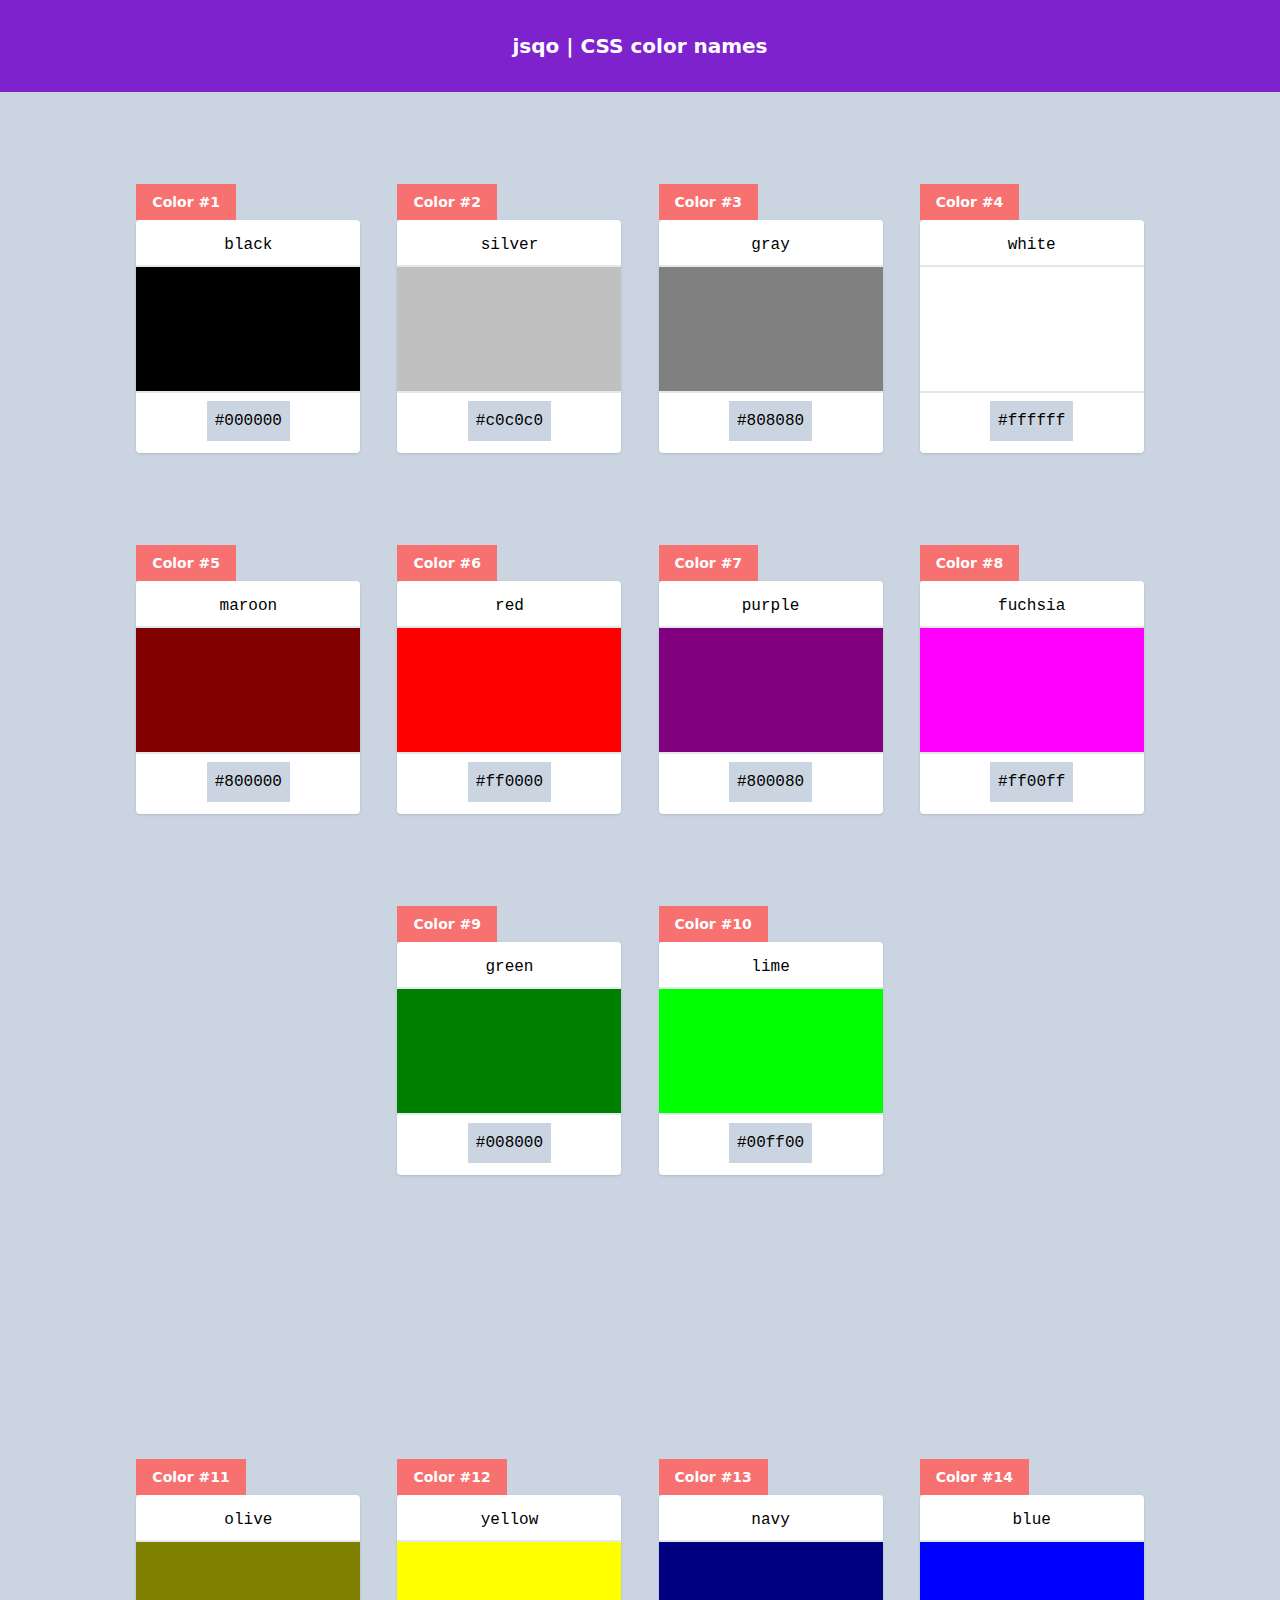
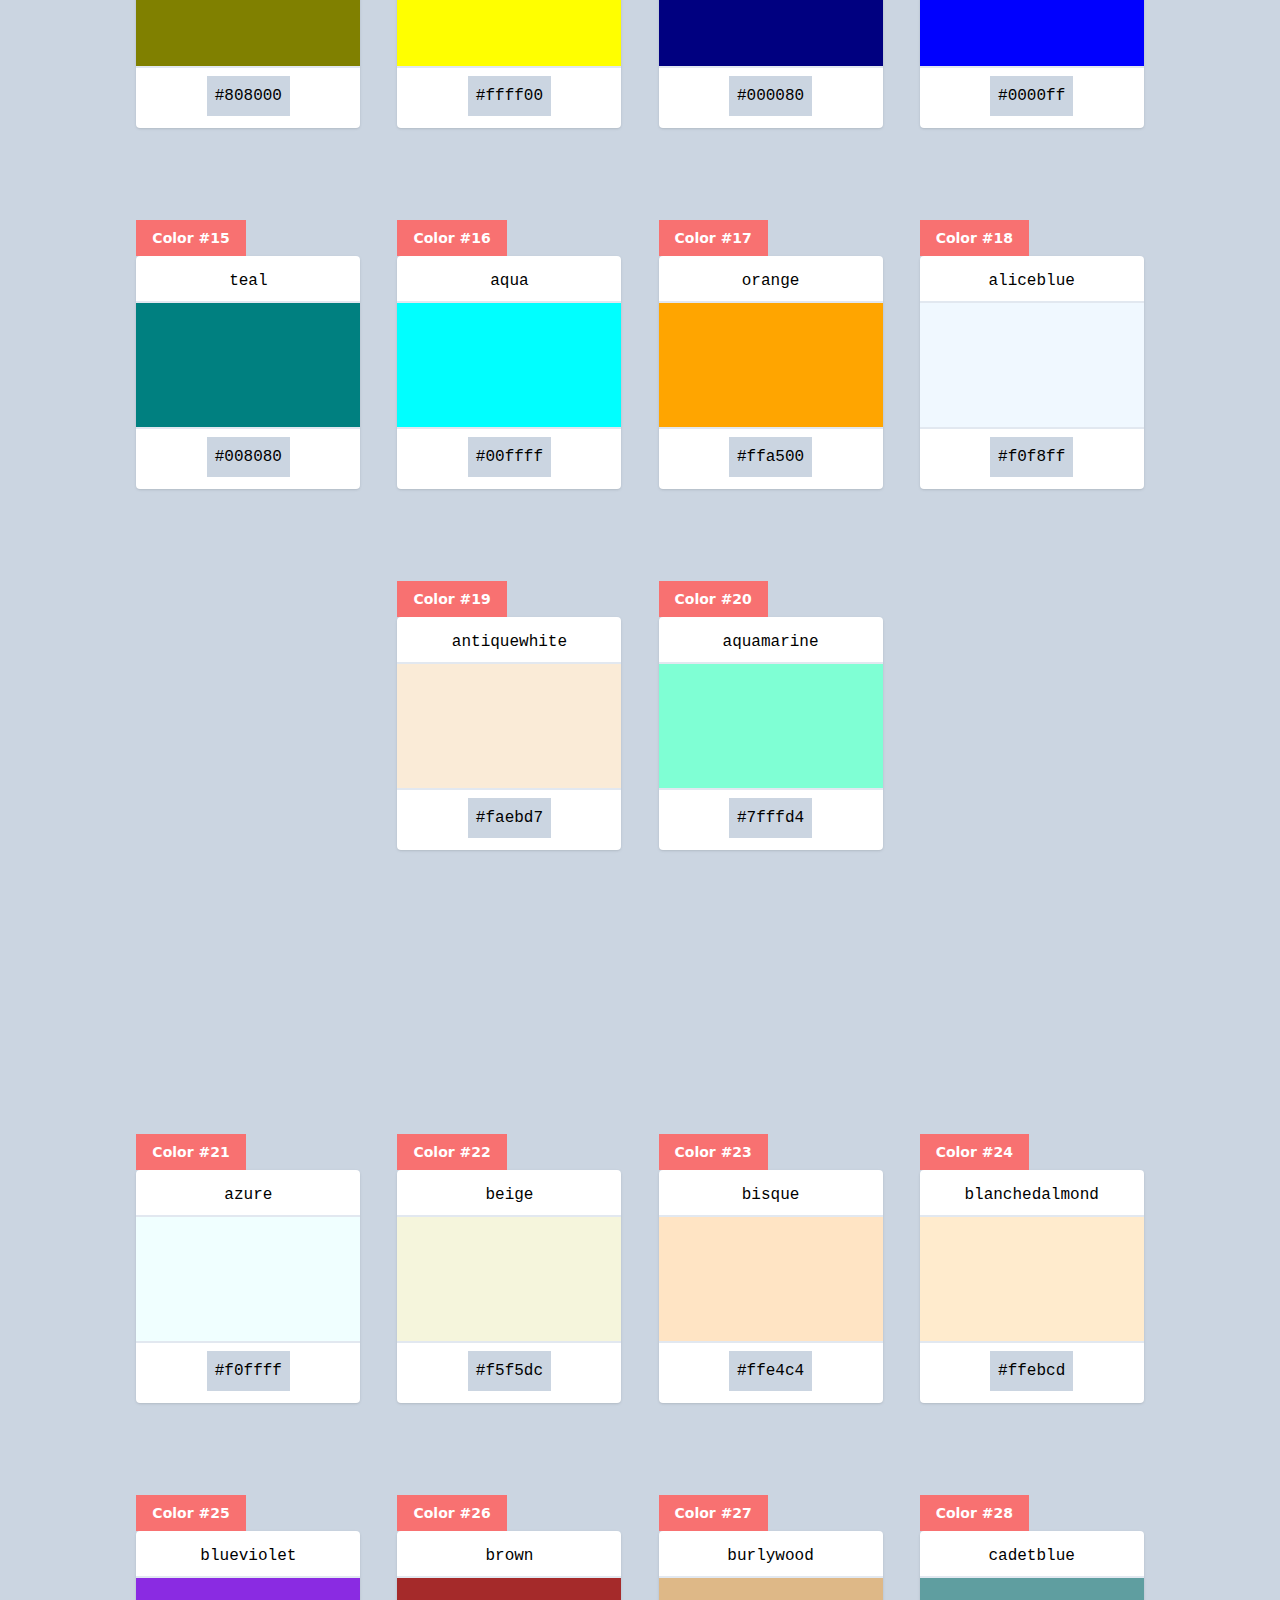
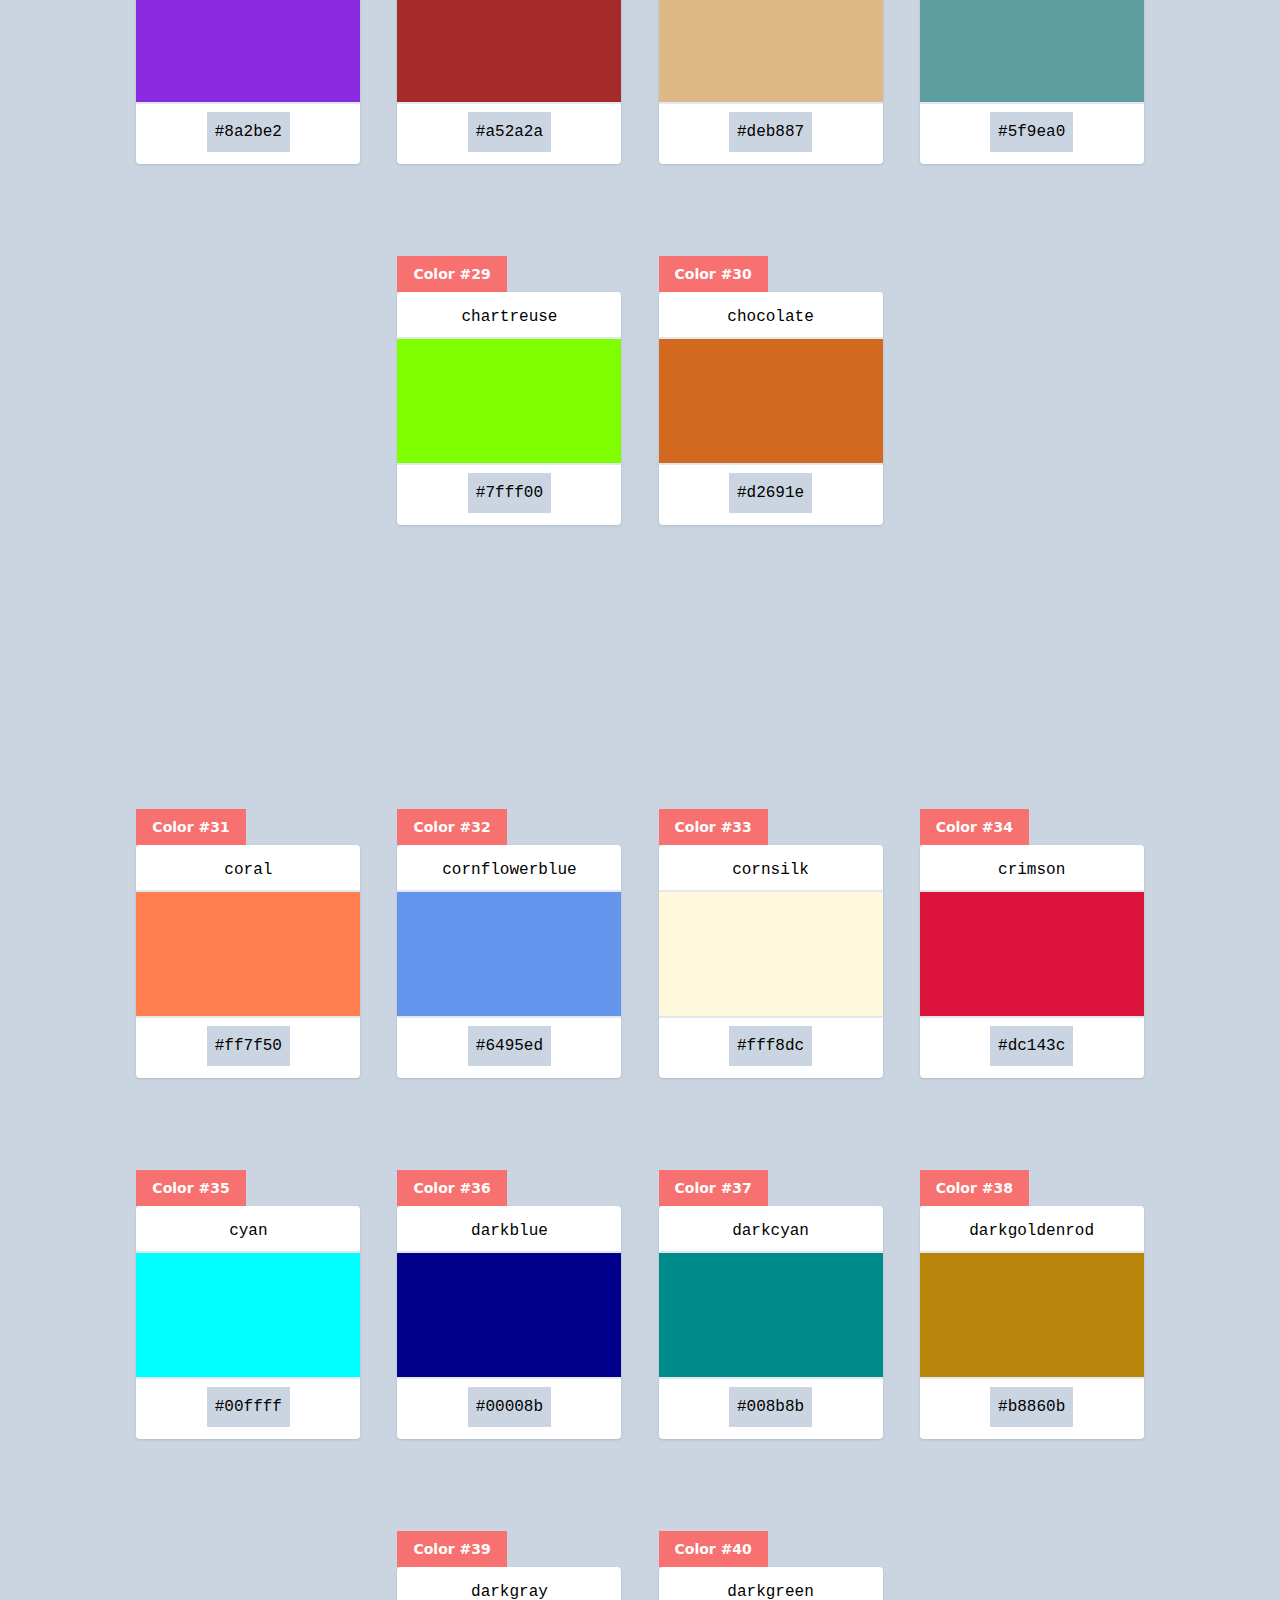
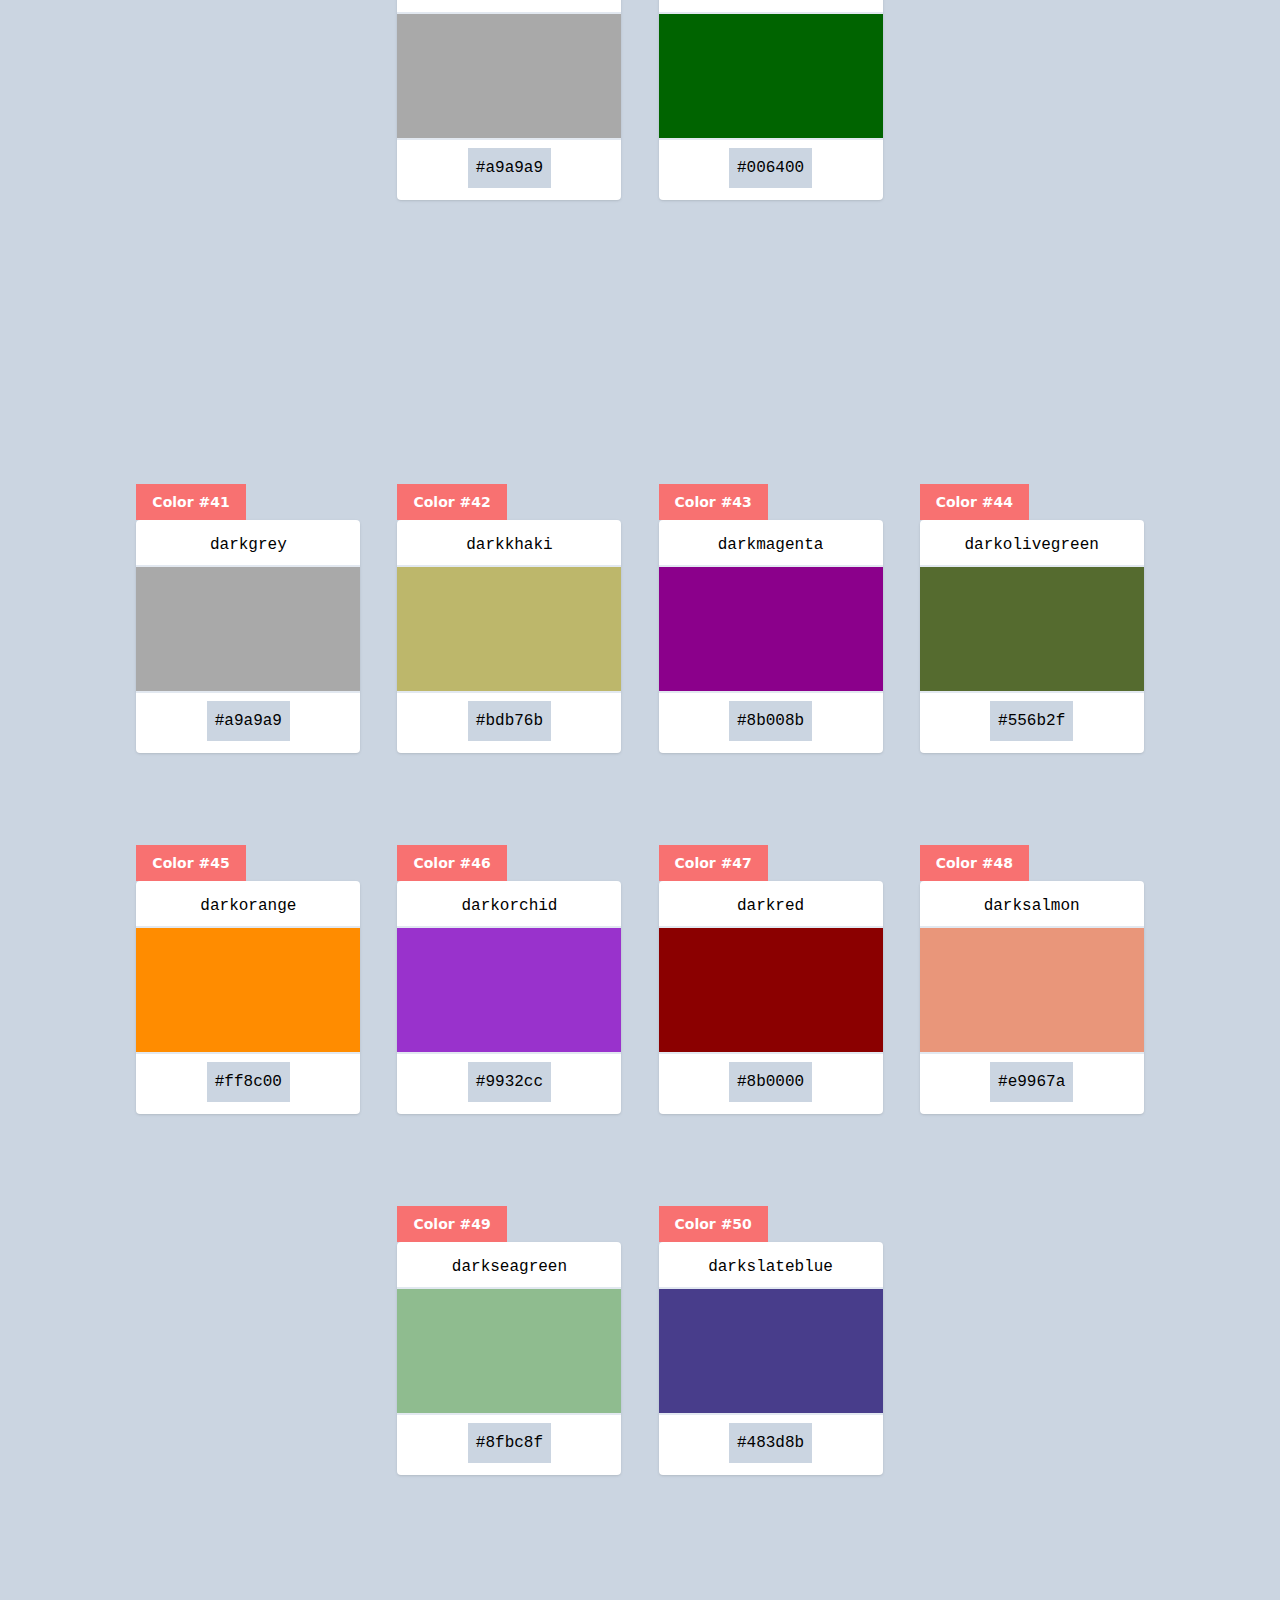
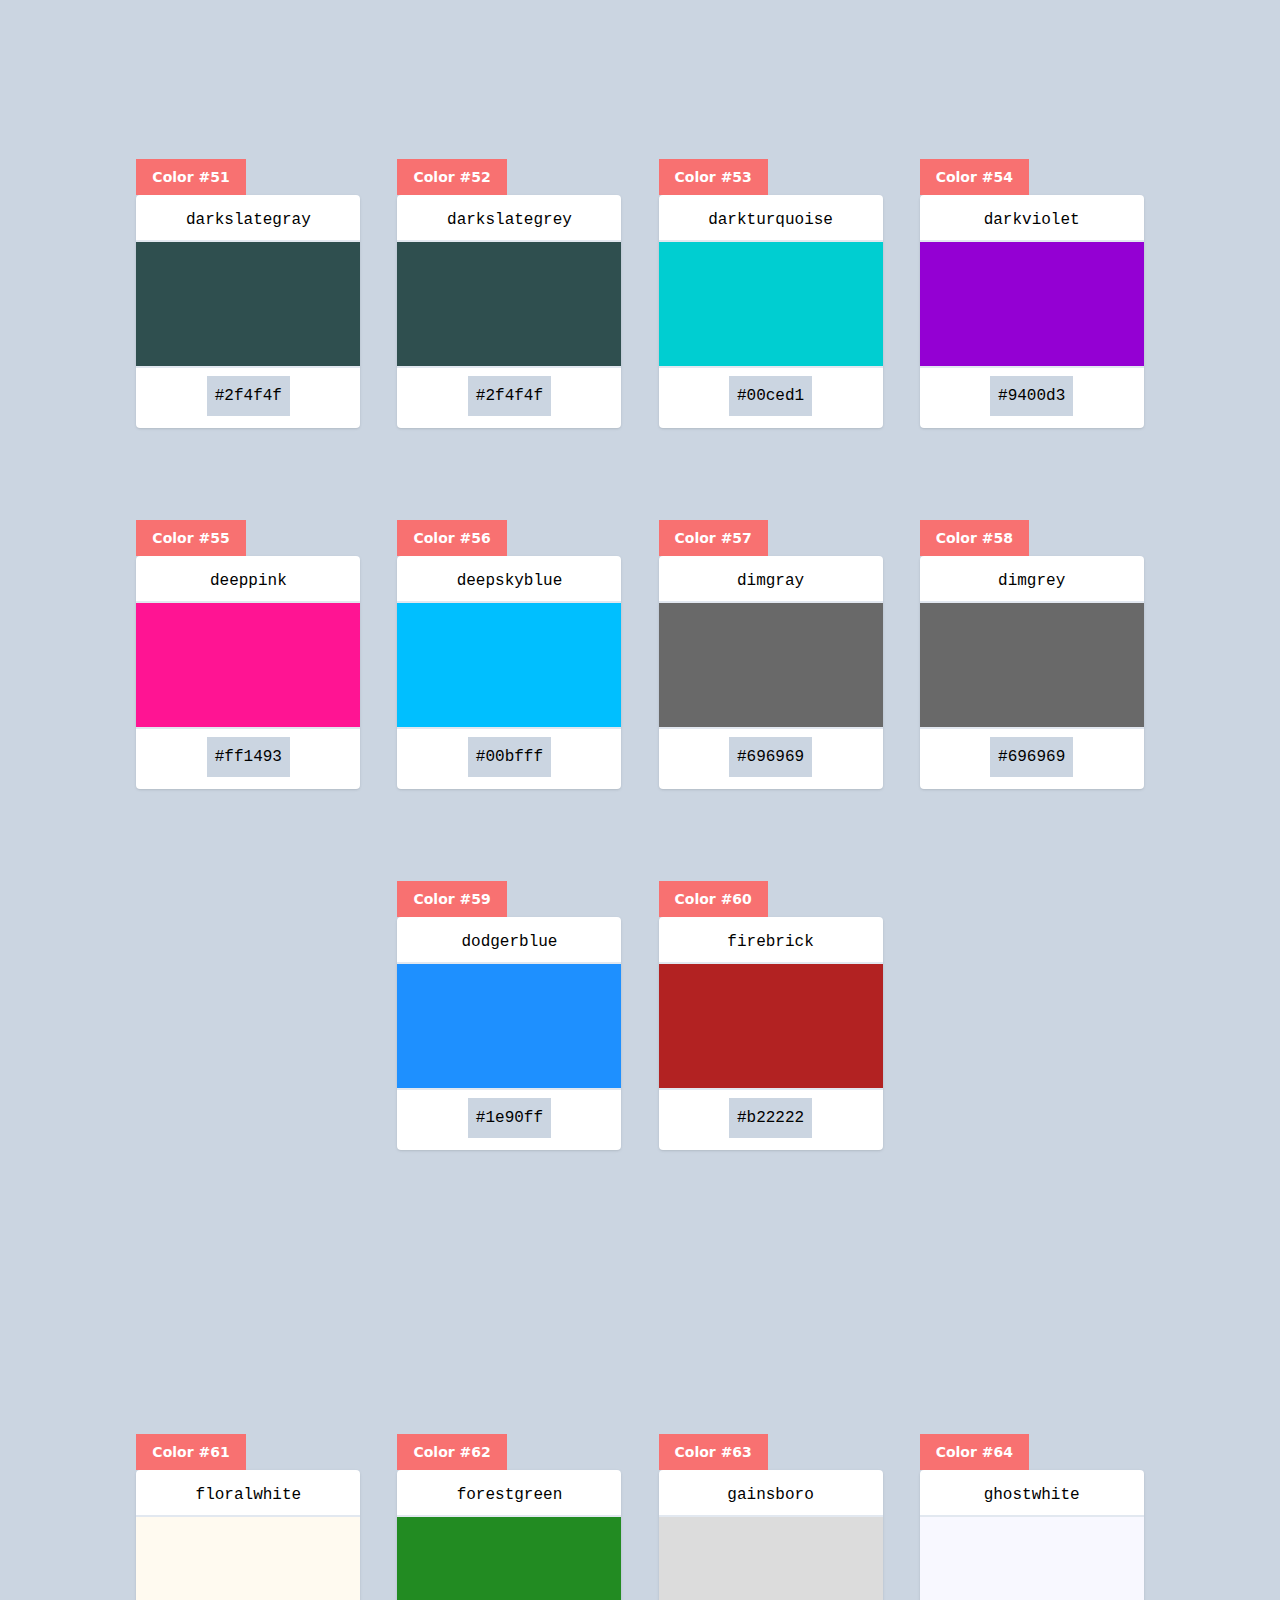
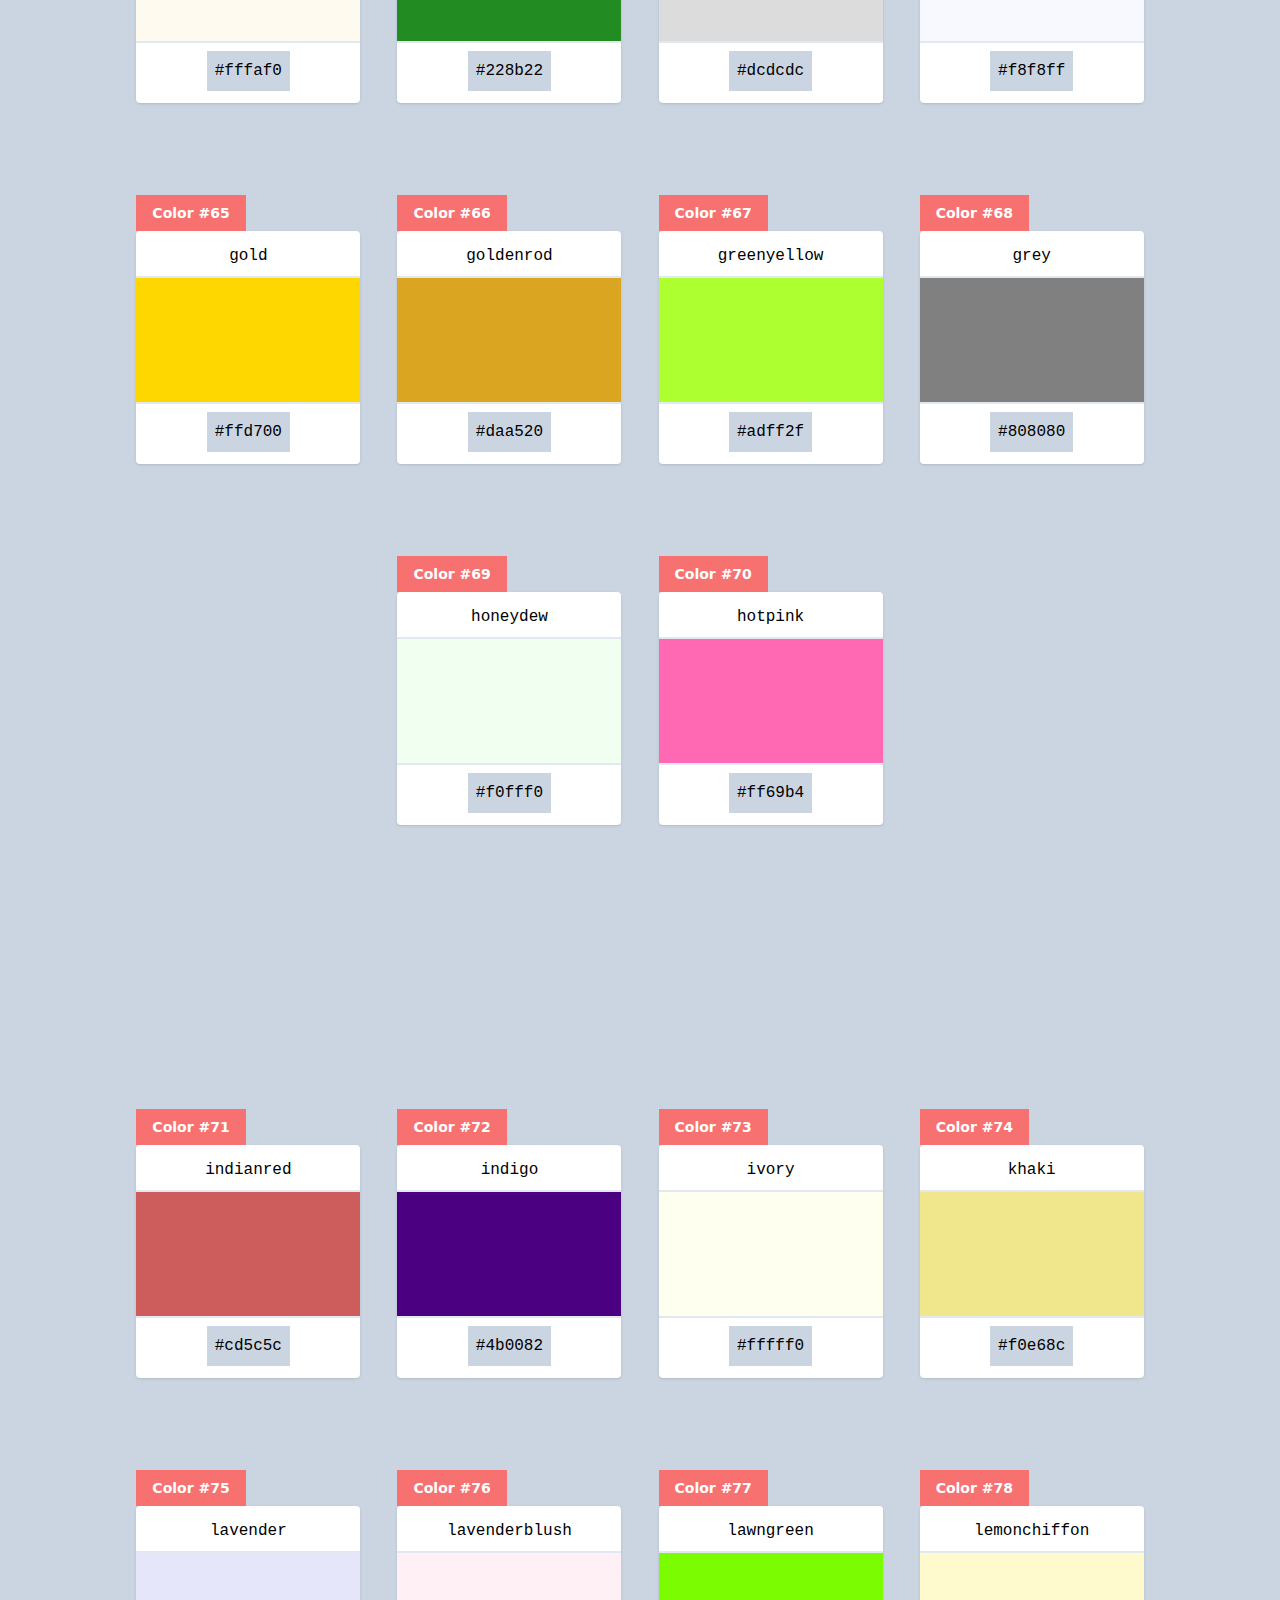
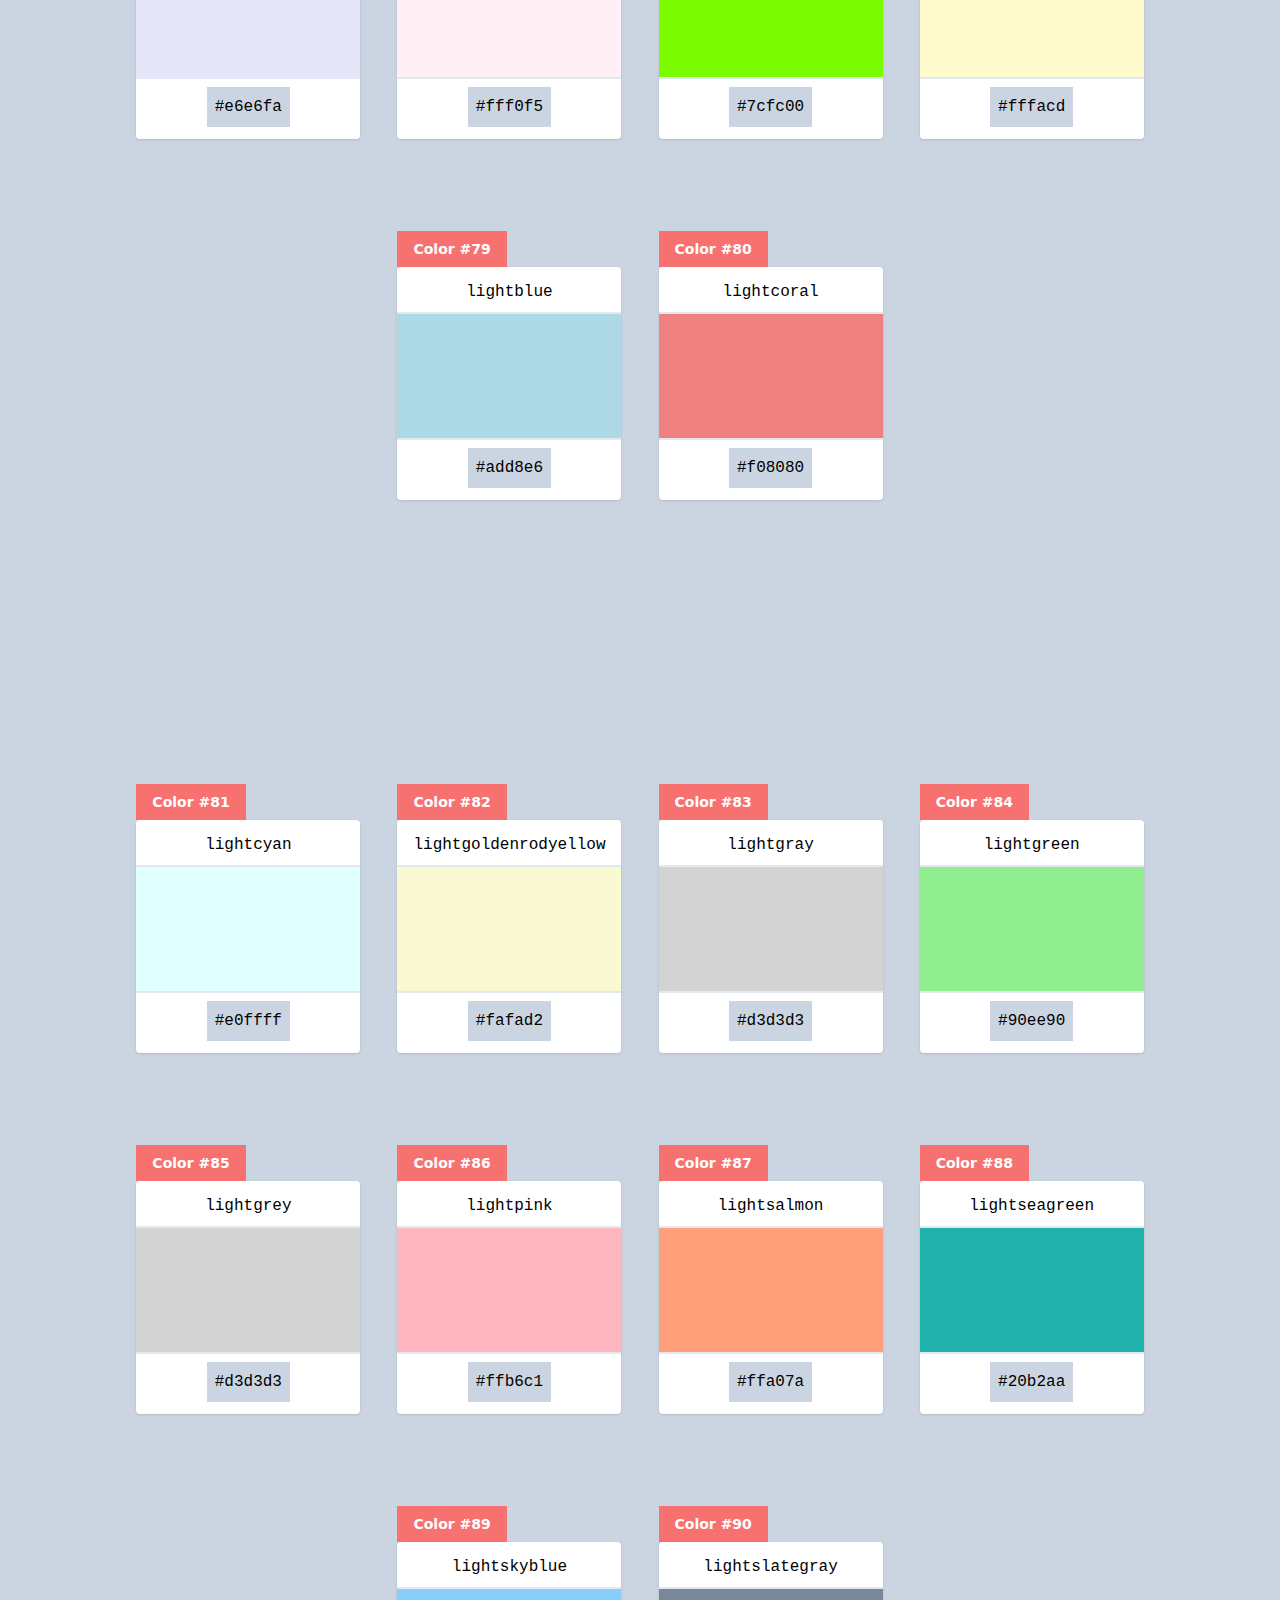
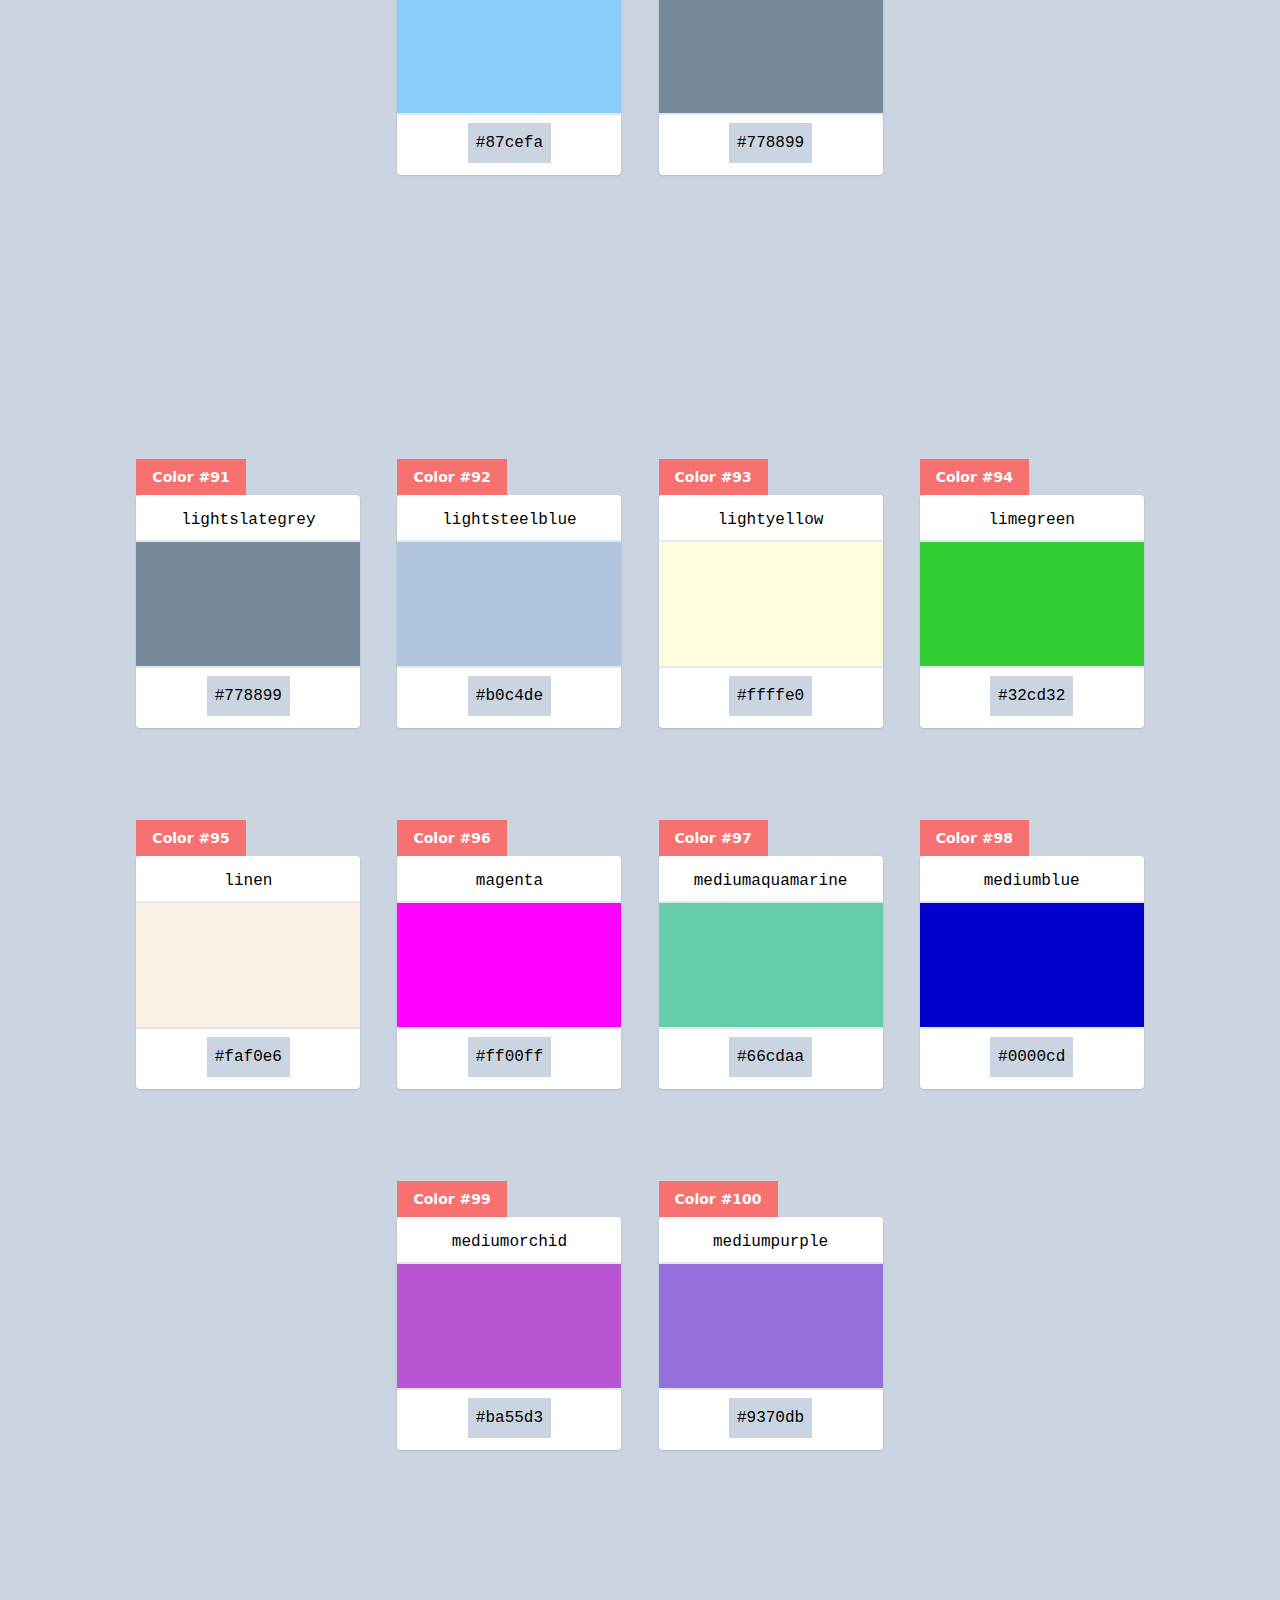
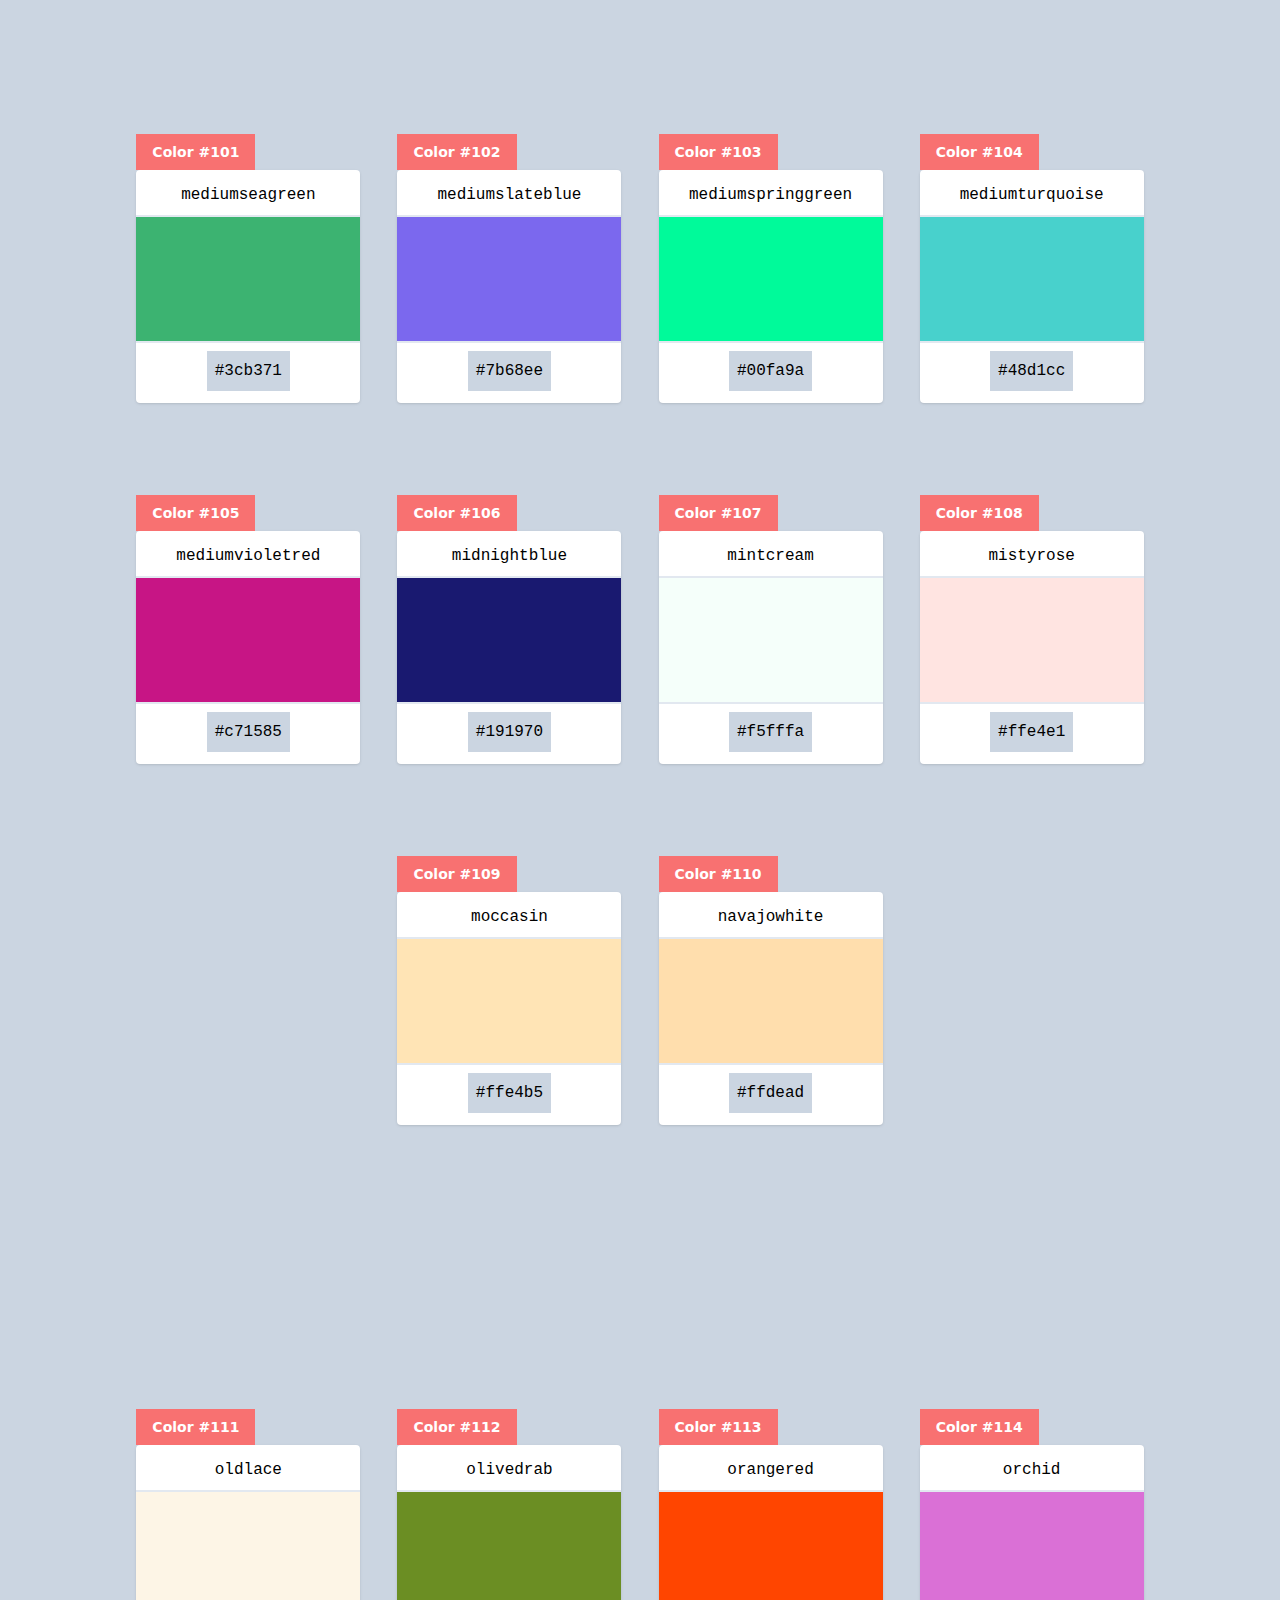
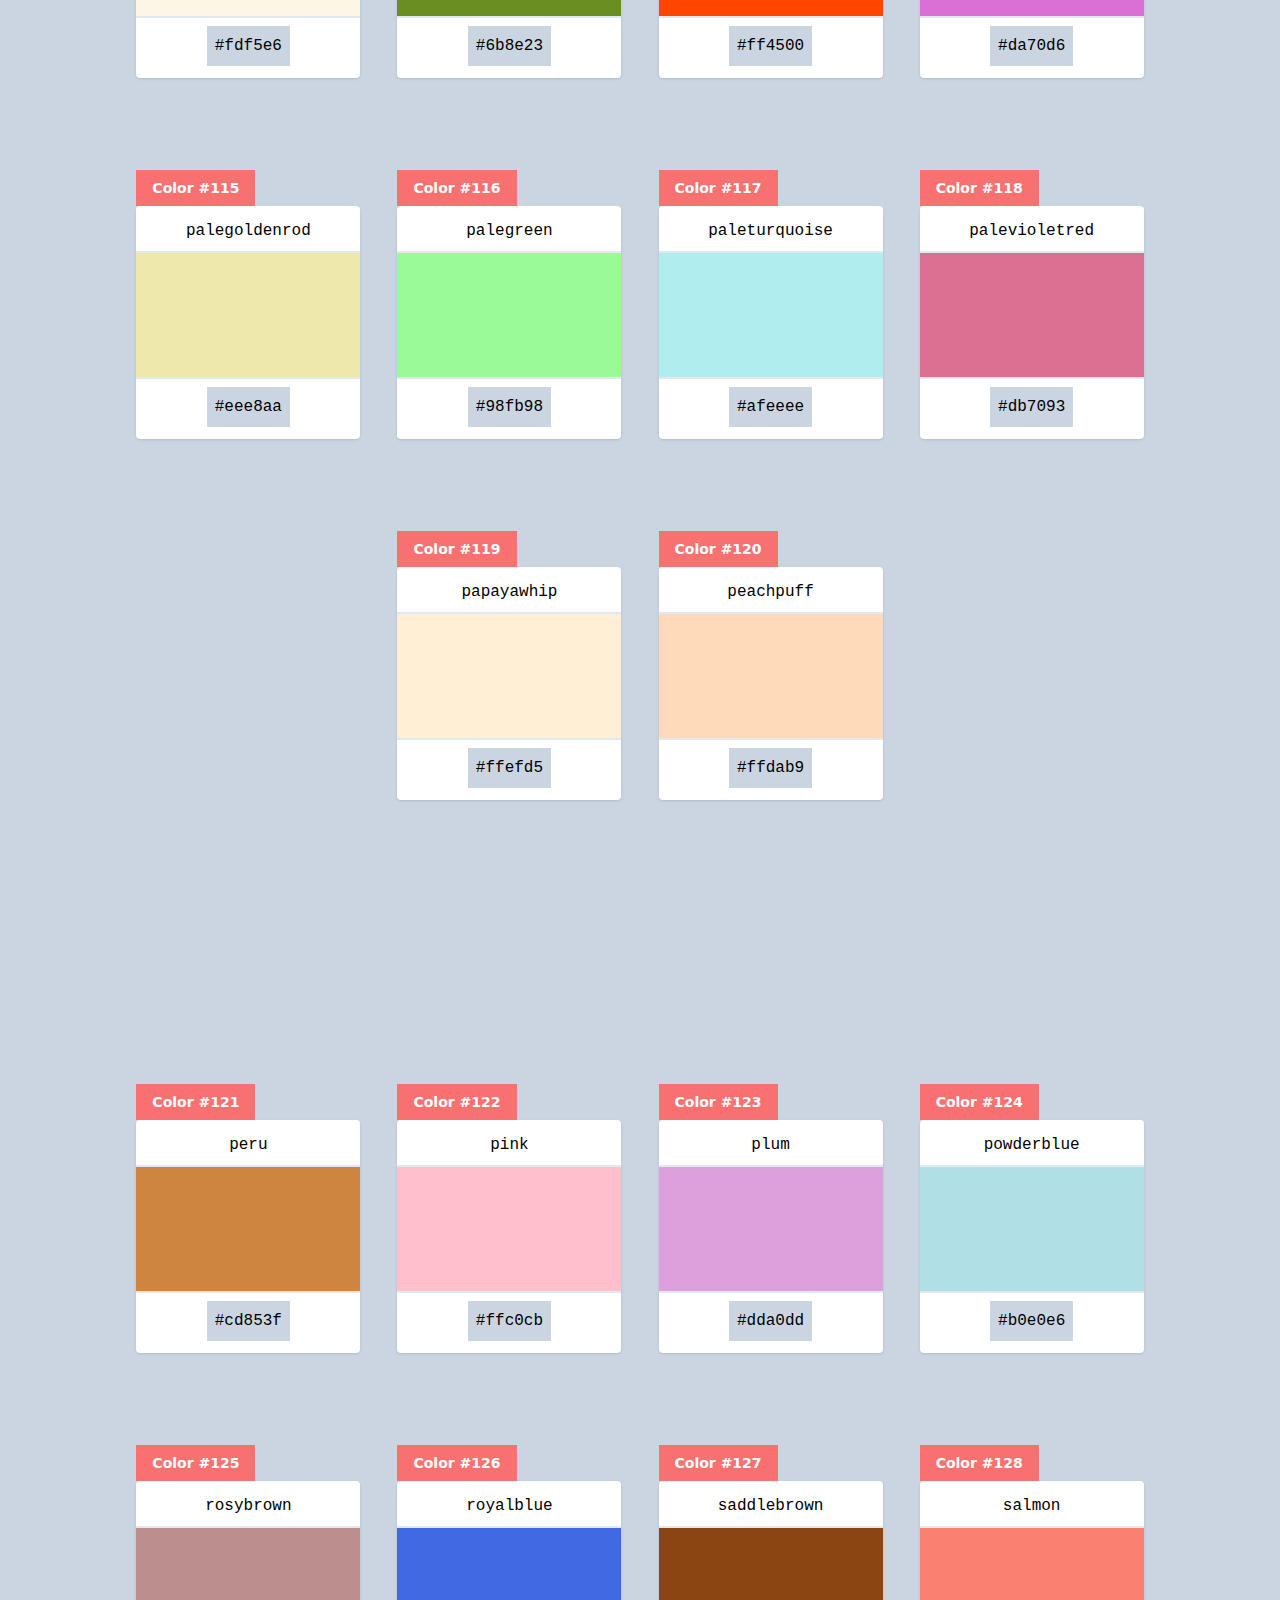
==== commit 66d5c82d: "Updated styles and added footer links" ====
--- a/docs/index.html
+++ b/docs/index.html
@@ -11,1214 +11,1214 @@
   <body class="text-center">
     <header class="bg-purple-700 text-white p-4">
       <div class="heading">
-        <h1 class="text-2xl py-4">CSS color names</h1>
+        <h1 class="font-bold text-xl py-4">jsqo | CSS color names</h1>
       </div>
     </header>
-    <main class="bg-slate-200">
+    <main class="bg-slate-300">
       <div class="colors p-20">
-        <div class="colorbox relative inline-block mx-4 mt-12 mb-20 py-1 w-56 bg-white">
+        <div class="colorbox relative inline-block mx-4 mt-12 mb-20 py-1 w-56 bg-white shadow rounded">
           <div class="index absolute top-0 -translate-y-full">
             <div class="px-4 py-2 bg-red-400 text-white font-bold text-sm">Color #1</div>
           </div>
-          <div class="name inline-block p-3"><code class="p-2">black</code></div>
-          <div class="color h-40 border-y-2 border-slate-200" style="background-color: #000000"></div>
-          <div class="hex p-3"><code class="bg-slate-300 inline-block py-2 px-4">#000000</code></div>
-        </div>
-        <div class="colorbox relative inline-block mx-4 mt-12 mb-20 py-1 w-56 bg-white">
+          <div class="name inline-block px-2 py-2"><code class="p-2">black</code></div>
+          <div class="color h-32 border-y-2 border-slate-200" style="background-color: #000000"></div>
+          <div class="hex px-2 py-2"><code class="bg-slate-300 inline-block py-2 px-2">#000000</code></div>
+        </div>
+        <div class="colorbox relative inline-block mx-4 mt-12 mb-20 py-1 w-56 bg-white shadow rounded">
           <div class="index absolute top-0 -translate-y-full">
             <div class="px-4 py-2 bg-red-400 text-white font-bold text-sm">Color #2</div>
           </div>
-          <div class="name inline-block p-3"><code class="p-2">silver</code></div>
-          <div class="color h-40 border-y-2 border-slate-200" style="background-color: #c0c0c0"></div>
-          <div class="hex p-3"><code class="bg-slate-300 inline-block py-2 px-4">#c0c0c0</code></div>
-        </div>
-        <div class="colorbox relative inline-block mx-4 mt-12 mb-20 py-1 w-56 bg-white">
+          <div class="name inline-block px-2 py-2"><code class="p-2">silver</code></div>
+          <div class="color h-32 border-y-2 border-slate-200" style="background-color: #c0c0c0"></div>
+          <div class="hex px-2 py-2"><code class="bg-slate-300 inline-block py-2 px-2">#c0c0c0</code></div>
+        </div>
+        <div class="colorbox relative inline-block mx-4 mt-12 mb-20 py-1 w-56 bg-white shadow rounded">
           <div class="index absolute top-0 -translate-y-full">
             <div class="px-4 py-2 bg-red-400 text-white font-bold text-sm">Color #3</div>
           </div>
-          <div class="name inline-block p-3"><code class="p-2">gray</code></div>
-          <div class="color h-40 border-y-2 border-slate-200" style="background-color: #808080"></div>
-          <div class="hex p-3"><code class="bg-slate-300 inline-block py-2 px-4">#808080</code></div>
-        </div>
-        <div class="colorbox relative inline-block mx-4 mt-12 mb-20 py-1 w-56 bg-white">
+          <div class="name inline-block px-2 py-2"><code class="p-2">gray</code></div>
+          <div class="color h-32 border-y-2 border-slate-200" style="background-color: #808080"></div>
+          <div class="hex px-2 py-2"><code class="bg-slate-300 inline-block py-2 px-2">#808080</code></div>
+        </div>
+        <div class="colorbox relative inline-block mx-4 mt-12 mb-20 py-1 w-56 bg-white shadow rounded">
           <div class="index absolute top-0 -translate-y-full">
             <div class="px-4 py-2 bg-red-400 text-white font-bold text-sm">Color #4</div>
           </div>
-          <div class="name inline-block p-3"><code class="p-2">white</code></div>
-          <div class="color h-40 border-y-2 border-slate-200" style="background-color: #ffffff"></div>
-          <div class="hex p-3"><code class="bg-slate-300 inline-block py-2 px-4">#ffffff</code></div>
-        </div>
-        <div class="colorbox relative inline-block mx-4 mt-12 mb-20 py-1 w-56 bg-white">
+          <div class="name inline-block px-2 py-2"><code class="p-2">white</code></div>
+          <div class="color h-32 border-y-2 border-slate-200" style="background-color: #ffffff"></div>
+          <div class="hex px-2 py-2"><code class="bg-slate-300 inline-block py-2 px-2">#ffffff</code></div>
+        </div>
+        <div class="colorbox relative inline-block mx-4 mt-12 mb-20 py-1 w-56 bg-white shadow rounded">
           <div class="index absolute top-0 -translate-y-full">
             <div class="px-4 py-2 bg-red-400 text-white font-bold text-sm">Color #5</div>
           </div>
-          <div class="name inline-block p-3"><code class="p-2">maroon</code></div>
-          <div class="color h-40 border-y-2 border-slate-200" style="background-color: #800000"></div>
-          <div class="hex p-3"><code class="bg-slate-300 inline-block py-2 px-4">#800000</code></div>
-        </div>
-        <div class="colorbox relative inline-block mx-4 mt-12 mb-20 py-1 w-56 bg-white">
+          <div class="name inline-block px-2 py-2"><code class="p-2">maroon</code></div>
+          <div class="color h-32 border-y-2 border-slate-200" style="background-color: #800000"></div>
+          <div class="hex px-2 py-2"><code class="bg-slate-300 inline-block py-2 px-2">#800000</code></div>
+        </div>
+        <div class="colorbox relative inline-block mx-4 mt-12 mb-20 py-1 w-56 bg-white shadow rounded">
           <div class="index absolute top-0 -translate-y-full">
             <div class="px-4 py-2 bg-red-400 text-white font-bold text-sm">Color #6</div>
           </div>
-          <div class="name inline-block p-3"><code class="p-2">red</code></div>
-          <div class="color h-40 border-y-2 border-slate-200" style="background-color: #ff0000"></div>
-          <div class="hex p-3"><code class="bg-slate-300 inline-block py-2 px-4">#ff0000</code></div>
-        </div>
-        <div class="colorbox relative inline-block mx-4 mt-12 mb-20 py-1 w-56 bg-white">
+          <div class="name inline-block px-2 py-2"><code class="p-2">red</code></div>
+          <div class="color h-32 border-y-2 border-slate-200" style="background-color: #ff0000"></div>
+          <div class="hex px-2 py-2"><code class="bg-slate-300 inline-block py-2 px-2">#ff0000</code></div>
+        </div>
+        <div class="colorbox relative inline-block mx-4 mt-12 mb-20 py-1 w-56 bg-white shadow rounded">
           <div class="index absolute top-0 -translate-y-full">
             <div class="px-4 py-2 bg-red-400 text-white font-bold text-sm">Color #7</div>
           </div>
-          <div class="name inline-block p-3"><code class="p-2">purple</code></div>
-          <div class="color h-40 border-y-2 border-slate-200" style="background-color: #800080"></div>
-          <div class="hex p-3"><code class="bg-slate-300 inline-block py-2 px-4">#800080</code></div>
-        </div>
-        <div class="colorbox relative inline-block mx-4 mt-12 mb-20 py-1 w-56 bg-white">
+          <div class="name inline-block px-2 py-2"><code class="p-2">purple</code></div>
+          <div class="color h-32 border-y-2 border-slate-200" style="background-color: #800080"></div>
+          <div class="hex px-2 py-2"><code class="bg-slate-300 inline-block py-2 px-2">#800080</code></div>
+        </div>
+        <div class="colorbox relative inline-block mx-4 mt-12 mb-20 py-1 w-56 bg-white shadow rounded">
           <div class="index absolute top-0 -translate-y-full">
             <div class="px-4 py-2 bg-red-400 text-white font-bold text-sm">Color #8</div>
           </div>
-          <div class="name inline-block p-3"><code class="p-2">fuchsia</code></div>
-          <div class="color h-40 border-y-2 border-slate-200" style="background-color: #ff00ff"></div>
-          <div class="hex p-3"><code class="bg-slate-300 inline-block py-2 px-4">#ff00ff</code></div>
-        </div>
-        <div class="colorbox relative inline-block mx-4 mt-12 mb-20 py-1 w-56 bg-white">
+          <div class="name inline-block px-2 py-2"><code class="p-2">fuchsia</code></div>
+          <div class="color h-32 border-y-2 border-slate-200" style="background-color: #ff00ff"></div>
+          <div class="hex px-2 py-2"><code class="bg-slate-300 inline-block py-2 px-2">#ff00ff</code></div>
+        </div>
+        <div class="colorbox relative inline-block mx-4 mt-12 mb-20 py-1 w-56 bg-white shadow rounded">
           <div class="index absolute top-0 -translate-y-full">
             <div class="px-4 py-2 bg-red-400 text-white font-bold text-sm">Color #9</div>
           </div>
-          <div class="name inline-block p-3"><code class="p-2">green</code></div>
-          <div class="color h-40 border-y-2 border-slate-200" style="background-color: #008000"></div>
-          <div class="hex p-3"><code class="bg-slate-300 inline-block py-2 px-4">#008000</code></div>
-        </div>
-        <div class="colorbox relative inline-block mx-4 mt-12 mb-20 py-1 w-56 bg-white">
+          <div class="name inline-block px-2 py-2"><code class="p-2">green</code></div>
+          <div class="color h-32 border-y-2 border-slate-200" style="background-color: #008000"></div>
+          <div class="hex px-2 py-2"><code class="bg-slate-300 inline-block py-2 px-2">#008000</code></div>
+        </div>
+        <div class="colorbox relative inline-block mx-4 mt-12 mb-20 py-1 w-56 bg-white shadow rounded">
           <div class="index absolute top-0 -translate-y-full">
             <div class="px-4 py-2 bg-red-400 text-white font-bold text-sm">Color #10</div>
           </div>
-          <div class="name inline-block p-3"><code class="p-2">lime</code></div>
-          <div class="color h-40 border-y-2 border-slate-200" style="background-color: #00ff00"></div>
-          <div class="hex p-3"><code class="bg-slate-300 inline-block py-2 px-4">#00ff00</code></div>
-        </div>
-        <div class="break m-auto mt-12 mb-24 h-12 max-w-xl bg-slate-300"></div>
-        <div class="colorbox relative inline-block mx-4 mt-12 mb-20 py-1 w-56 bg-white">
+          <div class="name inline-block px-2 py-2"><code class="p-2">lime</code></div>
+          <div class="color h-32 border-y-2 border-slate-200" style="background-color: #00ff00"></div>
+          <div class="hex px-2 py-2"><code class="bg-slate-300 inline-block py-2 px-2">#00ff00</code></div>
+        </div>
+        <div class="break m-auto mt-12 mb-24 h-12 max-w-xl bg-slate-300"></div>
+        <div class="colorbox relative inline-block mx-4 mt-12 mb-20 py-1 w-56 bg-white shadow rounded">
           <div class="index absolute top-0 -translate-y-full">
             <div class="px-4 py-2 bg-red-400 text-white font-bold text-sm">Color #11</div>
           </div>
-          <div class="name inline-block p-3"><code class="p-2">olive</code></div>
-          <div class="color h-40 border-y-2 border-slate-200" style="background-color: #808000"></div>
-          <div class="hex p-3"><code class="bg-slate-300 inline-block py-2 px-4">#808000</code></div>
-        </div>
-        <div class="colorbox relative inline-block mx-4 mt-12 mb-20 py-1 w-56 bg-white">
+          <div class="name inline-block px-2 py-2"><code class="p-2">olive</code></div>
+          <div class="color h-32 border-y-2 border-slate-200" style="background-color: #808000"></div>
+          <div class="hex px-2 py-2"><code class="bg-slate-300 inline-block py-2 px-2">#808000</code></div>
+        </div>
+        <div class="colorbox relative inline-block mx-4 mt-12 mb-20 py-1 w-56 bg-white shadow rounded">
           <div class="index absolute top-0 -translate-y-full">
             <div class="px-4 py-2 bg-red-400 text-white font-bold text-sm">Color #12</div>
           </div>
-          <div class="name inline-block p-3"><code class="p-2">yellow</code></div>
-          <div class="color h-40 border-y-2 border-slate-200" style="background-color: #ffff00"></div>
-          <div class="hex p-3"><code class="bg-slate-300 inline-block py-2 px-4">#ffff00</code></div>
-        </div>
-        <div class="colorbox relative inline-block mx-4 mt-12 mb-20 py-1 w-56 bg-white">
+          <div class="name inline-block px-2 py-2"><code class="p-2">yellow</code></div>
+          <div class="color h-32 border-y-2 border-slate-200" style="background-color: #ffff00"></div>
+          <div class="hex px-2 py-2"><code class="bg-slate-300 inline-block py-2 px-2">#ffff00</code></div>
+        </div>
+        <div class="colorbox relative inline-block mx-4 mt-12 mb-20 py-1 w-56 bg-white shadow rounded">
           <div class="index absolute top-0 -translate-y-full">
             <div class="px-4 py-2 bg-red-400 text-white font-bold text-sm">Color #13</div>
           </div>
-          <div class="name inline-block p-3"><code class="p-2">navy</code></div>
-          <div class="color h-40 border-y-2 border-slate-200" style="background-color: #000080"></div>
-          <div class="hex p-3"><code class="bg-slate-300 inline-block py-2 px-4">#000080</code></div>
-        </div>
-        <div class="colorbox relative inline-block mx-4 mt-12 mb-20 py-1 w-56 bg-white">
+          <div class="name inline-block px-2 py-2"><code class="p-2">navy</code></div>
+          <div class="color h-32 border-y-2 border-slate-200" style="background-color: #000080"></div>
+          <div class="hex px-2 py-2"><code class="bg-slate-300 inline-block py-2 px-2">#000080</code></div>
+        </div>
+        <div class="colorbox relative inline-block mx-4 mt-12 mb-20 py-1 w-56 bg-white shadow rounded">
           <div class="index absolute top-0 -translate-y-full">
             <div class="px-4 py-2 bg-red-400 text-white font-bold text-sm">Color #14</div>
           </div>
-          <div class="name inline-block p-3"><code class="p-2">blue</code></div>
-          <div class="color h-40 border-y-2 border-slate-200" style="background-color: #0000ff"></div>
-          <div class="hex p-3"><code class="bg-slate-300 inline-block py-2 px-4">#0000ff</code></div>
-        </div>
-        <div class="colorbox relative inline-block mx-4 mt-12 mb-20 py-1 w-56 bg-white">
+          <div class="name inline-block px-2 py-2"><code class="p-2">blue</code></div>
+          <div class="color h-32 border-y-2 border-slate-200" style="background-color: #0000ff"></div>
+          <div class="hex px-2 py-2"><code class="bg-slate-300 inline-block py-2 px-2">#0000ff</code></div>
+        </div>
+        <div class="colorbox relative inline-block mx-4 mt-12 mb-20 py-1 w-56 bg-white shadow rounded">
           <div class="index absolute top-0 -translate-y-full">
             <div class="px-4 py-2 bg-red-400 text-white font-bold text-sm">Color #15</div>
           </div>
-          <div class="name inline-block p-3"><code class="p-2">teal</code></div>
-          <div class="color h-40 border-y-2 border-slate-200" style="background-color: #008080"></div>
-          <div class="hex p-3"><code class="bg-slate-300 inline-block py-2 px-4">#008080</code></div>
-        </div>
-        <div class="colorbox relative inline-block mx-4 mt-12 mb-20 py-1 w-56 bg-white">
+          <div class="name inline-block px-2 py-2"><code class="p-2">teal</code></div>
+          <div class="color h-32 border-y-2 border-slate-200" style="background-color: #008080"></div>
+          <div class="hex px-2 py-2"><code class="bg-slate-300 inline-block py-2 px-2">#008080</code></div>
+        </div>
+        <div class="colorbox relative inline-block mx-4 mt-12 mb-20 py-1 w-56 bg-white shadow rounded">
           <div class="index absolute top-0 -translate-y-full">
             <div class="px-4 py-2 bg-red-400 text-white font-bold text-sm">Color #16</div>
           </div>
-          <div class="name inline-block p-3"><code class="p-2">aqua</code></div>
-          <div class="color h-40 border-y-2 border-slate-200" style="background-color: #00ffff"></div>
-          <div class="hex p-3"><code class="bg-slate-300 inline-block py-2 px-4">#00ffff</code></div>
-        </div>
-        <div class="colorbox relative inline-block mx-4 mt-12 mb-20 py-1 w-56 bg-white">
+          <div class="name inline-block px-2 py-2"><code class="p-2">aqua</code></div>
+          <div class="color h-32 border-y-2 border-slate-200" style="background-color: #00ffff"></div>
+          <div class="hex px-2 py-2"><code class="bg-slate-300 inline-block py-2 px-2">#00ffff</code></div>
+        </div>
+        <div class="colorbox relative inline-block mx-4 mt-12 mb-20 py-1 w-56 bg-white shadow rounded">
           <div class="index absolute top-0 -translate-y-full">
             <div class="px-4 py-2 bg-red-400 text-white font-bold text-sm">Color #17</div>
           </div>
-          <div class="name inline-block p-3"><code class="p-2">orange</code></div>
-          <div class="color h-40 border-y-2 border-slate-200" style="background-color: #ffa500"></div>
-          <div class="hex p-3"><code class="bg-slate-300 inline-block py-2 px-4">#ffa500</code></div>
-        </div>
-        <div class="colorbox relative inline-block mx-4 mt-12 mb-20 py-1 w-56 bg-white">
+          <div class="name inline-block px-2 py-2"><code class="p-2">orange</code></div>
+          <div class="color h-32 border-y-2 border-slate-200" style="background-color: #ffa500"></div>
+          <div class="hex px-2 py-2"><code class="bg-slate-300 inline-block py-2 px-2">#ffa500</code></div>
+        </div>
+        <div class="colorbox relative inline-block mx-4 mt-12 mb-20 py-1 w-56 bg-white shadow rounded">
           <div class="index absolute top-0 -translate-y-full">
             <div class="px-4 py-2 bg-red-400 text-white font-bold text-sm">Color #18</div>
           </div>
-          <div class="name inline-block p-3"><code class="p-2">aliceblue</code></div>
-          <div class="color h-40 border-y-2 border-slate-200" style="background-color: #f0f8ff"></div>
-          <div class="hex p-3"><code class="bg-slate-300 inline-block py-2 px-4">#f0f8ff</code></div>
-        </div>
-        <div class="colorbox relative inline-block mx-4 mt-12 mb-20 py-1 w-56 bg-white">
+          <div class="name inline-block px-2 py-2"><code class="p-2">aliceblue</code></div>
+          <div class="color h-32 border-y-2 border-slate-200" style="background-color: #f0f8ff"></div>
+          <div class="hex px-2 py-2"><code class="bg-slate-300 inline-block py-2 px-2">#f0f8ff</code></div>
+        </div>
+        <div class="colorbox relative inline-block mx-4 mt-12 mb-20 py-1 w-56 bg-white shadow rounded">
           <div class="index absolute top-0 -translate-y-full">
             <div class="px-4 py-2 bg-red-400 text-white font-bold text-sm">Color #19</div>
           </div>
-          <div class="name inline-block p-3"><code class="p-2">antiquewhite</code></div>
-          <div class="color h-40 border-y-2 border-slate-200" style="background-color: #faebd7"></div>
-          <div class="hex p-3"><code class="bg-slate-300 inline-block py-2 px-4">#faebd7</code></div>
-        </div>
-        <div class="colorbox relative inline-block mx-4 mt-12 mb-20 py-1 w-56 bg-white">
+          <div class="name inline-block px-2 py-2"><code class="p-2">antiquewhite</code></div>
+          <div class="color h-32 border-y-2 border-slate-200" style="background-color: #faebd7"></div>
+          <div class="hex px-2 py-2"><code class="bg-slate-300 inline-block py-2 px-2">#faebd7</code></div>
+        </div>
+        <div class="colorbox relative inline-block mx-4 mt-12 mb-20 py-1 w-56 bg-white shadow rounded">
           <div class="index absolute top-0 -translate-y-full">
             <div class="px-4 py-2 bg-red-400 text-white font-bold text-sm">Color #20</div>
           </div>
-          <div class="name inline-block p-3"><code class="p-2">aquamarine</code></div>
-          <div class="color h-40 border-y-2 border-slate-200" style="background-color: #7fffd4"></div>
-          <div class="hex p-3"><code class="bg-slate-300 inline-block py-2 px-4">#7fffd4</code></div>
-        </div>
-        <div class="break m-auto mt-12 mb-24 h-12 max-w-xl bg-slate-300"></div>
-        <div class="colorbox relative inline-block mx-4 mt-12 mb-20 py-1 w-56 bg-white">
+          <div class="name inline-block px-2 py-2"><code class="p-2">aquamarine</code></div>
+          <div class="color h-32 border-y-2 border-slate-200" style="background-color: #7fffd4"></div>
+          <div class="hex px-2 py-2"><code class="bg-slate-300 inline-block py-2 px-2">#7fffd4</code></div>
+        </div>
+        <div class="break m-auto mt-12 mb-24 h-12 max-w-xl bg-slate-300"></div>
+        <div class="colorbox relative inline-block mx-4 mt-12 mb-20 py-1 w-56 bg-white shadow rounded">
           <div class="index absolute top-0 -translate-y-full">
             <div class="px-4 py-2 bg-red-400 text-white font-bold text-sm">Color #21</div>
           </div>
-          <div class="name inline-block p-3"><code class="p-2">azure</code></div>
-          <div class="color h-40 border-y-2 border-slate-200" style="background-color: #f0ffff"></div>
-          <div class="hex p-3"><code class="bg-slate-300 inline-block py-2 px-4">#f0ffff</code></div>
-        </div>
-        <div class="colorbox relative inline-block mx-4 mt-12 mb-20 py-1 w-56 bg-white">
+          <div class="name inline-block px-2 py-2"><code class="p-2">azure</code></div>
+          <div class="color h-32 border-y-2 border-slate-200" style="background-color: #f0ffff"></div>
+          <div class="hex px-2 py-2"><code class="bg-slate-300 inline-block py-2 px-2">#f0ffff</code></div>
+        </div>
+        <div class="colorbox relative inline-block mx-4 mt-12 mb-20 py-1 w-56 bg-white shadow rounded">
           <div class="index absolute top-0 -translate-y-full">
             <div class="px-4 py-2 bg-red-400 text-white font-bold text-sm">Color #22</div>
           </div>
-          <div class="name inline-block p-3"><code class="p-2">beige</code></div>
-          <div class="color h-40 border-y-2 border-slate-200" style="background-color: #f5f5dc"></div>
-          <div class="hex p-3"><code class="bg-slate-300 inline-block py-2 px-4">#f5f5dc</code></div>
-        </div>
-        <div class="colorbox relative inline-block mx-4 mt-12 mb-20 py-1 w-56 bg-white">
+          <div class="name inline-block px-2 py-2"><code class="p-2">beige</code></div>
+          <div class="color h-32 border-y-2 border-slate-200" style="background-color: #f5f5dc"></div>
+          <div class="hex px-2 py-2"><code class="bg-slate-300 inline-block py-2 px-2">#f5f5dc</code></div>
+        </div>
+        <div class="colorbox relative inline-block mx-4 mt-12 mb-20 py-1 w-56 bg-white shadow rounded">
           <div class="index absolute top-0 -translate-y-full">
             <div class="px-4 py-2 bg-red-400 text-white font-bold text-sm">Color #23</div>
           </div>
-          <div class="name inline-block p-3"><code class="p-2">bisque</code></div>
-          <div class="color h-40 border-y-2 border-slate-200" style="background-color: #ffe4c4"></div>
-          <div class="hex p-3"><code class="bg-slate-300 inline-block py-2 px-4">#ffe4c4</code></div>
-        </div>
-        <div class="colorbox relative inline-block mx-4 mt-12 mb-20 py-1 w-56 bg-white">
+          <div class="name inline-block px-2 py-2"><code class="p-2">bisque</code></div>
+          <div class="color h-32 border-y-2 border-slate-200" style="background-color: #ffe4c4"></div>
+          <div class="hex px-2 py-2"><code class="bg-slate-300 inline-block py-2 px-2">#ffe4c4</code></div>
+        </div>
+        <div class="colorbox relative inline-block mx-4 mt-12 mb-20 py-1 w-56 bg-white shadow rounded">
           <div class="index absolute top-0 -translate-y-full">
             <div class="px-4 py-2 bg-red-400 text-white font-bold text-sm">Color #24</div>
           </div>
-          <div class="name inline-block p-3"><code class="p-2">blanchedalmond</code></div>
-          <div class="color h-40 border-y-2 border-slate-200" style="background-color: #ffebcd"></div>
-          <div class="hex p-3"><code class="bg-slate-300 inline-block py-2 px-4">#ffebcd</code></div>
-        </div>
-        <div class="colorbox relative inline-block mx-4 mt-12 mb-20 py-1 w-56 bg-white">
+          <div class="name inline-block px-2 py-2"><code class="p-2">blanchedalmond</code></div>
+          <div class="color h-32 border-y-2 border-slate-200" style="background-color: #ffebcd"></div>
+          <div class="hex px-2 py-2"><code class="bg-slate-300 inline-block py-2 px-2">#ffebcd</code></div>
+        </div>
+        <div class="colorbox relative inline-block mx-4 mt-12 mb-20 py-1 w-56 bg-white shadow rounded">
           <div class="index absolute top-0 -translate-y-full">
             <div class="px-4 py-2 bg-red-400 text-white font-bold text-sm">Color #25</div>
           </div>
-          <div class="name inline-block p-3"><code class="p-2">blueviolet</code></div>
-          <div class="color h-40 border-y-2 border-slate-200" style="background-color: #8a2be2"></div>
-          <div class="hex p-3"><code class="bg-slate-300 inline-block py-2 px-4">#8a2be2</code></div>
-        </div>
-        <div class="colorbox relative inline-block mx-4 mt-12 mb-20 py-1 w-56 bg-white">
+          <div class="name inline-block px-2 py-2"><code class="p-2">blueviolet</code></div>
+          <div class="color h-32 border-y-2 border-slate-200" style="background-color: #8a2be2"></div>
+          <div class="hex px-2 py-2"><code class="bg-slate-300 inline-block py-2 px-2">#8a2be2</code></div>
+        </div>
+        <div class="colorbox relative inline-block mx-4 mt-12 mb-20 py-1 w-56 bg-white shadow rounded">
           <div class="index absolute top-0 -translate-y-full">
             <div class="px-4 py-2 bg-red-400 text-white font-bold text-sm">Color #26</div>
           </div>
-          <div class="name inline-block p-3"><code class="p-2">brown</code></div>
-          <div class="color h-40 border-y-2 border-slate-200" style="background-color: #a52a2a"></div>
-          <div class="hex p-3"><code class="bg-slate-300 inline-block py-2 px-4">#a52a2a</code></div>
-        </div>
-        <div class="colorbox relative inline-block mx-4 mt-12 mb-20 py-1 w-56 bg-white">
+          <div class="name inline-block px-2 py-2"><code class="p-2">brown</code></div>
+          <div class="color h-32 border-y-2 border-slate-200" style="background-color: #a52a2a"></div>
+          <div class="hex px-2 py-2"><code class="bg-slate-300 inline-block py-2 px-2">#a52a2a</code></div>
+        </div>
+        <div class="colorbox relative inline-block mx-4 mt-12 mb-20 py-1 w-56 bg-white shadow rounded">
           <div class="index absolute top-0 -translate-y-full">
             <div class="px-4 py-2 bg-red-400 text-white font-bold text-sm">Color #27</div>
           </div>
-          <div class="name inline-block p-3"><code class="p-2">burlywood</code></div>
-          <div class="color h-40 border-y-2 border-slate-200" style="background-color: #deb887"></div>
-          <div class="hex p-3"><code class="bg-slate-300 inline-block py-2 px-4">#deb887</code></div>
-        </div>
-        <div class="colorbox relative inline-block mx-4 mt-12 mb-20 py-1 w-56 bg-white">
+          <div class="name inline-block px-2 py-2"><code class="p-2">burlywood</code></div>
+          <div class="color h-32 border-y-2 border-slate-200" style="background-color: #deb887"></div>
+          <div class="hex px-2 py-2"><code class="bg-slate-300 inline-block py-2 px-2">#deb887</code></div>
+        </div>
+        <div class="colorbox relative inline-block mx-4 mt-12 mb-20 py-1 w-56 bg-white shadow rounded">
           <div class="index absolute top-0 -translate-y-full">
             <div class="px-4 py-2 bg-red-400 text-white font-bold text-sm">Color #28</div>
           </div>
-          <div class="name inline-block p-3"><code class="p-2">cadetblue</code></div>
-          <div class="color h-40 border-y-2 border-slate-200" style="background-color: #5f9ea0"></div>
-          <div class="hex p-3"><code class="bg-slate-300 inline-block py-2 px-4">#5f9ea0</code></div>
-        </div>
-        <div class="colorbox relative inline-block mx-4 mt-12 mb-20 py-1 w-56 bg-white">
+          <div class="name inline-block px-2 py-2"><code class="p-2">cadetblue</code></div>
+          <div class="color h-32 border-y-2 border-slate-200" style="background-color: #5f9ea0"></div>
+          <div class="hex px-2 py-2"><code class="bg-slate-300 inline-block py-2 px-2">#5f9ea0</code></div>
+        </div>
+        <div class="colorbox relative inline-block mx-4 mt-12 mb-20 py-1 w-56 bg-white shadow rounded">
           <div class="index absolute top-0 -translate-y-full">
             <div class="px-4 py-2 bg-red-400 text-white font-bold text-sm">Color #29</div>
           </div>
-          <div class="name inline-block p-3"><code class="p-2">chartreuse</code></div>
-          <div class="color h-40 border-y-2 border-slate-200" style="background-color: #7fff00"></div>
-          <div class="hex p-3"><code class="bg-slate-300 inline-block py-2 px-4">#7fff00</code></div>
-        </div>
-        <div class="colorbox relative inline-block mx-4 mt-12 mb-20 py-1 w-56 bg-white">
+          <div class="name inline-block px-2 py-2"><code class="p-2">chartreuse</code></div>
+          <div class="color h-32 border-y-2 border-slate-200" style="background-color: #7fff00"></div>
+          <div class="hex px-2 py-2"><code class="bg-slate-300 inline-block py-2 px-2">#7fff00</code></div>
+        </div>
+        <div class="colorbox relative inline-block mx-4 mt-12 mb-20 py-1 w-56 bg-white shadow rounded">
           <div class="index absolute top-0 -translate-y-full">
             <div class="px-4 py-2 bg-red-400 text-white font-bold text-sm">Color #30</div>
           </div>
-          <div class="name inline-block p-3"><code class="p-2">chocolate</code></div>
-          <div class="color h-40 border-y-2 border-slate-200" style="background-color: #d2691e"></div>
-          <div class="hex p-3"><code class="bg-slate-300 inline-block py-2 px-4">#d2691e</code></div>
-        </div>
-        <div class="break m-auto mt-12 mb-24 h-12 max-w-xl bg-slate-300"></div>
-        <div class="colorbox relative inline-block mx-4 mt-12 mb-20 py-1 w-56 bg-white">
+          <div class="name inline-block px-2 py-2"><code class="p-2">chocolate</code></div>
+          <div class="color h-32 border-y-2 border-slate-200" style="background-color: #d2691e"></div>
+          <div class="hex px-2 py-2"><code class="bg-slate-300 inline-block py-2 px-2">#d2691e</code></div>
+        </div>
+        <div class="break m-auto mt-12 mb-24 h-12 max-w-xl bg-slate-300"></div>
+        <div class="colorbox relative inline-block mx-4 mt-12 mb-20 py-1 w-56 bg-white shadow rounded">
           <div class="index absolute top-0 -translate-y-full">
             <div class="px-4 py-2 bg-red-400 text-white font-bold text-sm">Color #31</div>
           </div>
-          <div class="name inline-block p-3"><code class="p-2">coral</code></div>
-          <div class="color h-40 border-y-2 border-slate-200" style="background-color: #ff7f50"></div>
-          <div class="hex p-3"><code class="bg-slate-300 inline-block py-2 px-4">#ff7f50</code></div>
-        </div>
-        <div class="colorbox relative inline-block mx-4 mt-12 mb-20 py-1 w-56 bg-white">
+          <div class="name inline-block px-2 py-2"><code class="p-2">coral</code></div>
+          <div class="color h-32 border-y-2 border-slate-200" style="background-color: #ff7f50"></div>
+          <div class="hex px-2 py-2"><code class="bg-slate-300 inline-block py-2 px-2">#ff7f50</code></div>
+        </div>
+        <div class="colorbox relative inline-block mx-4 mt-12 mb-20 py-1 w-56 bg-white shadow rounded">
           <div class="index absolute top-0 -translate-y-full">
             <div class="px-4 py-2 bg-red-400 text-white font-bold text-sm">Color #32</div>
           </div>
-          <div class="name inline-block p-3"><code class="p-2">cornflowerblue</code></div>
-          <div class="color h-40 border-y-2 border-slate-200" style="background-color: #6495ed"></div>
-          <div class="hex p-3"><code class="bg-slate-300 inline-block py-2 px-4">#6495ed</code></div>
-        </div>
-        <div class="colorbox relative inline-block mx-4 mt-12 mb-20 py-1 w-56 bg-white">
+          <div class="name inline-block px-2 py-2"><code class="p-2">cornflowerblue</code></div>
+          <div class="color h-32 border-y-2 border-slate-200" style="background-color: #6495ed"></div>
+          <div class="hex px-2 py-2"><code class="bg-slate-300 inline-block py-2 px-2">#6495ed</code></div>
+        </div>
+        <div class="colorbox relative inline-block mx-4 mt-12 mb-20 py-1 w-56 bg-white shadow rounded">
           <div class="index absolute top-0 -translate-y-full">
             <div class="px-4 py-2 bg-red-400 text-white font-bold text-sm">Color #33</div>
           </div>
-          <div class="name inline-block p-3"><code class="p-2">cornsilk</code></div>
-          <div class="color h-40 border-y-2 border-slate-200" style="background-color: #fff8dc"></div>
-          <div class="hex p-3"><code class="bg-slate-300 inline-block py-2 px-4">#fff8dc</code></div>
-        </div>
-        <div class="colorbox relative inline-block mx-4 mt-12 mb-20 py-1 w-56 bg-white">
+          <div class="name inline-block px-2 py-2"><code class="p-2">cornsilk</code></div>
+          <div class="color h-32 border-y-2 border-slate-200" style="background-color: #fff8dc"></div>
+          <div class="hex px-2 py-2"><code class="bg-slate-300 inline-block py-2 px-2">#fff8dc</code></div>
+        </div>
+        <div class="colorbox relative inline-block mx-4 mt-12 mb-20 py-1 w-56 bg-white shadow rounded">
           <div class="index absolute top-0 -translate-y-full">
             <div class="px-4 py-2 bg-red-400 text-white font-bold text-sm">Color #34</div>
           </div>
-          <div class="name inline-block p-3"><code class="p-2">crimson</code></div>
-          <div class="color h-40 border-y-2 border-slate-200" style="background-color: #dc143c"></div>
-          <div class="hex p-3"><code class="bg-slate-300 inline-block py-2 px-4">#dc143c</code></div>
-        </div>
-        <div class="colorbox relative inline-block mx-4 mt-12 mb-20 py-1 w-56 bg-white">
+          <div class="name inline-block px-2 py-2"><code class="p-2">crimson</code></div>
+          <div class="color h-32 border-y-2 border-slate-200" style="background-color: #dc143c"></div>
+          <div class="hex px-2 py-2"><code class="bg-slate-300 inline-block py-2 px-2">#dc143c</code></div>
+        </div>
+        <div class="colorbox relative inline-block mx-4 mt-12 mb-20 py-1 w-56 bg-white shadow rounded">
           <div class="index absolute top-0 -translate-y-full">
             <div class="px-4 py-2 bg-red-400 text-white font-bold text-sm">Color #35</div>
           </div>
-          <div class="name inline-block p-3"><code class="p-2">cyan</code></div>
-          <div class="color h-40 border-y-2 border-slate-200" style="background-color: #00ffff"></div>
-          <div class="hex p-3"><code class="bg-slate-300 inline-block py-2 px-4">#00ffff</code></div>
-        </div>
-        <div class="colorbox relative inline-block mx-4 mt-12 mb-20 py-1 w-56 bg-white">
+          <div class="name inline-block px-2 py-2"><code class="p-2">cyan</code></div>
+          <div class="color h-32 border-y-2 border-slate-200" style="background-color: #00ffff"></div>
+          <div class="hex px-2 py-2"><code class="bg-slate-300 inline-block py-2 px-2">#00ffff</code></div>
+        </div>
+        <div class="colorbox relative inline-block mx-4 mt-12 mb-20 py-1 w-56 bg-white shadow rounded">
           <div class="index absolute top-0 -translate-y-full">
             <div class="px-4 py-2 bg-red-400 text-white font-bold text-sm">Color #36</div>
           </div>
-          <div class="name inline-block p-3"><code class="p-2">darkblue</code></div>
-          <div class="color h-40 border-y-2 border-slate-200" style="background-color: #00008b"></div>
-          <div class="hex p-3"><code class="bg-slate-300 inline-block py-2 px-4">#00008b</code></div>
-        </div>
-        <div class="colorbox relative inline-block mx-4 mt-12 mb-20 py-1 w-56 bg-white">
+          <div class="name inline-block px-2 py-2"><code class="p-2">darkblue</code></div>
+          <div class="color h-32 border-y-2 border-slate-200" style="background-color: #00008b"></div>
+          <div class="hex px-2 py-2"><code class="bg-slate-300 inline-block py-2 px-2">#00008b</code></div>
+        </div>
+        <div class="colorbox relative inline-block mx-4 mt-12 mb-20 py-1 w-56 bg-white shadow rounded">
           <div class="index absolute top-0 -translate-y-full">
             <div class="px-4 py-2 bg-red-400 text-white font-bold text-sm">Color #37</div>
           </div>
-          <div class="name inline-block p-3"><code class="p-2">darkcyan</code></div>
-          <div class="color h-40 border-y-2 border-slate-200" style="background-color: #008b8b"></div>
-          <div class="hex p-3"><code class="bg-slate-300 inline-block py-2 px-4">#008b8b</code></div>
-        </div>
-        <div class="colorbox relative inline-block mx-4 mt-12 mb-20 py-1 w-56 bg-white">
+          <div class="name inline-block px-2 py-2"><code class="p-2">darkcyan</code></div>
+          <div class="color h-32 border-y-2 border-slate-200" style="background-color: #008b8b"></div>
+          <div class="hex px-2 py-2"><code class="bg-slate-300 inline-block py-2 px-2">#008b8b</code></div>
+        </div>
+        <div class="colorbox relative inline-block mx-4 mt-12 mb-20 py-1 w-56 bg-white shadow rounded">
           <div class="index absolute top-0 -translate-y-full">
             <div class="px-4 py-2 bg-red-400 text-white font-bold text-sm">Color #38</div>
           </div>
-          <div class="name inline-block p-3"><code class="p-2">darkgoldenrod</code></div>
-          <div class="color h-40 border-y-2 border-slate-200" style="background-color: #b8860b"></div>
-          <div class="hex p-3"><code class="bg-slate-300 inline-block py-2 px-4">#b8860b</code></div>
-        </div>
-        <div class="colorbox relative inline-block mx-4 mt-12 mb-20 py-1 w-56 bg-white">
+          <div class="name inline-block px-2 py-2"><code class="p-2">darkgoldenrod</code></div>
+          <div class="color h-32 border-y-2 border-slate-200" style="background-color: #b8860b"></div>
+          <div class="hex px-2 py-2"><code class="bg-slate-300 inline-block py-2 px-2">#b8860b</code></div>
+        </div>
+        <div class="colorbox relative inline-block mx-4 mt-12 mb-20 py-1 w-56 bg-white shadow rounded">
           <div class="index absolute top-0 -translate-y-full">
             <div class="px-4 py-2 bg-red-400 text-white font-bold text-sm">Color #39</div>
           </div>
-          <div class="name inline-block p-3"><code class="p-2">darkgray</code></div>
-          <div class="color h-40 border-y-2 border-slate-200" style="background-color: #a9a9a9"></div>
-          <div class="hex p-3"><code class="bg-slate-300 inline-block py-2 px-4">#a9a9a9</code></div>
-        </div>
-        <div class="colorbox relative inline-block mx-4 mt-12 mb-20 py-1 w-56 bg-white">
+          <div class="name inline-block px-2 py-2"><code class="p-2">darkgray</code></div>
+          <div class="color h-32 border-y-2 border-slate-200" style="background-color: #a9a9a9"></div>
+          <div class="hex px-2 py-2"><code class="bg-slate-300 inline-block py-2 px-2">#a9a9a9</code></div>
+        </div>
+        <div class="colorbox relative inline-block mx-4 mt-12 mb-20 py-1 w-56 bg-white shadow rounded">
           <div class="index absolute top-0 -translate-y-full">
             <div class="px-4 py-2 bg-red-400 text-white font-bold text-sm">Color #40</div>
           </div>
-          <div class="name inline-block p-3"><code class="p-2">darkgreen</code></div>
-          <div class="color h-40 border-y-2 border-slate-200" style="background-color: #006400"></div>
-          <div class="hex p-3"><code class="bg-slate-300 inline-block py-2 px-4">#006400</code></div>
-        </div>
-        <div class="break m-auto mt-12 mb-24 h-12 max-w-xl bg-slate-300"></div>
-        <div class="colorbox relative inline-block mx-4 mt-12 mb-20 py-1 w-56 bg-white">
+          <div class="name inline-block px-2 py-2"><code class="p-2">darkgreen</code></div>
+          <div class="color h-32 border-y-2 border-slate-200" style="background-color: #006400"></div>
+          <div class="hex px-2 py-2"><code class="bg-slate-300 inline-block py-2 px-2">#006400</code></div>
+        </div>
+        <div class="break m-auto mt-12 mb-24 h-12 max-w-xl bg-slate-300"></div>
+        <div class="colorbox relative inline-block mx-4 mt-12 mb-20 py-1 w-56 bg-white shadow rounded">
           <div class="index absolute top-0 -translate-y-full">
             <div class="px-4 py-2 bg-red-400 text-white font-bold text-sm">Color #41</div>
           </div>
-          <div class="name inline-block p-3"><code class="p-2">darkgrey</code></div>
-          <div class="color h-40 border-y-2 border-slate-200" style="background-color: #a9a9a9"></div>
-          <div class="hex p-3"><code class="bg-slate-300 inline-block py-2 px-4">#a9a9a9</code></div>
-        </div>
-        <div class="colorbox relative inline-block mx-4 mt-12 mb-20 py-1 w-56 bg-white">
+          <div class="name inline-block px-2 py-2"><code class="p-2">darkgrey</code></div>
+          <div class="color h-32 border-y-2 border-slate-200" style="background-color: #a9a9a9"></div>
+          <div class="hex px-2 py-2"><code class="bg-slate-300 inline-block py-2 px-2">#a9a9a9</code></div>
+        </div>
+        <div class="colorbox relative inline-block mx-4 mt-12 mb-20 py-1 w-56 bg-white shadow rounded">
           <div class="index absolute top-0 -translate-y-full">
             <div class="px-4 py-2 bg-red-400 text-white font-bold text-sm">Color #42</div>
           </div>
-          <div class="name inline-block p-3"><code class="p-2">darkkhaki</code></div>
-          <div class="color h-40 border-y-2 border-slate-200" style="background-color: #bdb76b"></div>
-          <div class="hex p-3"><code class="bg-slate-300 inline-block py-2 px-4">#bdb76b</code></div>
-        </div>
-        <div class="colorbox relative inline-block mx-4 mt-12 mb-20 py-1 w-56 bg-white">
+          <div class="name inline-block px-2 py-2"><code class="p-2">darkkhaki</code></div>
+          <div class="color h-32 border-y-2 border-slate-200" style="background-color: #bdb76b"></div>
+          <div class="hex px-2 py-2"><code class="bg-slate-300 inline-block py-2 px-2">#bdb76b</code></div>
+        </div>
+        <div class="colorbox relative inline-block mx-4 mt-12 mb-20 py-1 w-56 bg-white shadow rounded">
           <div class="index absolute top-0 -translate-y-full">
             <div class="px-4 py-2 bg-red-400 text-white font-bold text-sm">Color #43</div>
           </div>
-          <div class="name inline-block p-3"><code class="p-2">darkmagenta</code></div>
-          <div class="color h-40 border-y-2 border-slate-200" style="background-color: #8b008b"></div>
-          <div class="hex p-3"><code class="bg-slate-300 inline-block py-2 px-4">#8b008b</code></div>
-        </div>
-        <div class="colorbox relative inline-block mx-4 mt-12 mb-20 py-1 w-56 bg-white">
+          <div class="name inline-block px-2 py-2"><code class="p-2">darkmagenta</code></div>
+          <div class="color h-32 border-y-2 border-slate-200" style="background-color: #8b008b"></div>
+          <div class="hex px-2 py-2"><code class="bg-slate-300 inline-block py-2 px-2">#8b008b</code></div>
+        </div>
+        <div class="colorbox relative inline-block mx-4 mt-12 mb-20 py-1 w-56 bg-white shadow rounded">
           <div class="index absolute top-0 -translate-y-full">
             <div class="px-4 py-2 bg-red-400 text-white font-bold text-sm">Color #44</div>
           </div>
-          <div class="name inline-block p-3"><code class="p-2">darkolivegreen</code></div>
-          <div class="color h-40 border-y-2 border-slate-200" style="background-color: #556b2f"></div>
-          <div class="hex p-3"><code class="bg-slate-300 inline-block py-2 px-4">#556b2f</code></div>
-        </div>
-        <div class="colorbox relative inline-block mx-4 mt-12 mb-20 py-1 w-56 bg-white">
+          <div class="name inline-block px-2 py-2"><code class="p-2">darkolivegreen</code></div>
+          <div class="color h-32 border-y-2 border-slate-200" style="background-color: #556b2f"></div>
+          <div class="hex px-2 py-2"><code class="bg-slate-300 inline-block py-2 px-2">#556b2f</code></div>
+        </div>
+        <div class="colorbox relative inline-block mx-4 mt-12 mb-20 py-1 w-56 bg-white shadow rounded">
           <div class="index absolute top-0 -translate-y-full">
             <div class="px-4 py-2 bg-red-400 text-white font-bold text-sm">Color #45</div>
           </div>
-          <div class="name inline-block p-3"><code class="p-2">darkorange</code></div>
-          <div class="color h-40 border-y-2 border-slate-200" style="background-color: #ff8c00"></div>
-          <div class="hex p-3"><code class="bg-slate-300 inline-block py-2 px-4">#ff8c00</code></div>
-        </div>
-        <div class="colorbox relative inline-block mx-4 mt-12 mb-20 py-1 w-56 bg-white">
+          <div class="name inline-block px-2 py-2"><code class="p-2">darkorange</code></div>
+          <div class="color h-32 border-y-2 border-slate-200" style="background-color: #ff8c00"></div>
+          <div class="hex px-2 py-2"><code class="bg-slate-300 inline-block py-2 px-2">#ff8c00</code></div>
+        </div>
+        <div class="colorbox relative inline-block mx-4 mt-12 mb-20 py-1 w-56 bg-white shadow rounded">
           <div class="index absolute top-0 -translate-y-full">
             <div class="px-4 py-2 bg-red-400 text-white font-bold text-sm">Color #46</div>
           </div>
-          <div class="name inline-block p-3"><code class="p-2">darkorchid</code></div>
-          <div class="color h-40 border-y-2 border-slate-200" style="background-color: #9932cc"></div>
-          <div class="hex p-3"><code class="bg-slate-300 inline-block py-2 px-4">#9932cc</code></div>
-        </div>
-        <div class="colorbox relative inline-block mx-4 mt-12 mb-20 py-1 w-56 bg-white">
+          <div class="name inline-block px-2 py-2"><code class="p-2">darkorchid</code></div>
+          <div class="color h-32 border-y-2 border-slate-200" style="background-color: #9932cc"></div>
+          <div class="hex px-2 py-2"><code class="bg-slate-300 inline-block py-2 px-2">#9932cc</code></div>
+        </div>
+        <div class="colorbox relative inline-block mx-4 mt-12 mb-20 py-1 w-56 bg-white shadow rounded">
           <div class="index absolute top-0 -translate-y-full">
             <div class="px-4 py-2 bg-red-400 text-white font-bold text-sm">Color #47</div>
           </div>
-          <div class="name inline-block p-3"><code class="p-2">darkred</code></div>
-          <div class="color h-40 border-y-2 border-slate-200" style="background-color: #8b0000"></div>
-          <div class="hex p-3"><code class="bg-slate-300 inline-block py-2 px-4">#8b0000</code></div>
-        </div>
-        <div class="colorbox relative inline-block mx-4 mt-12 mb-20 py-1 w-56 bg-white">
+          <div class="name inline-block px-2 py-2"><code class="p-2">darkred</code></div>
+          <div class="color h-32 border-y-2 border-slate-200" style="background-color: #8b0000"></div>
+          <div class="hex px-2 py-2"><code class="bg-slate-300 inline-block py-2 px-2">#8b0000</code></div>
+        </div>
+        <div class="colorbox relative inline-block mx-4 mt-12 mb-20 py-1 w-56 bg-white shadow rounded">
           <div class="index absolute top-0 -translate-y-full">
             <div class="px-4 py-2 bg-red-400 text-white font-bold text-sm">Color #48</div>
           </div>
-          <div class="name inline-block p-3"><code class="p-2">darksalmon</code></div>
-          <div class="color h-40 border-y-2 border-slate-200" style="background-color: #e9967a"></div>
-          <div class="hex p-3"><code class="bg-slate-300 inline-block py-2 px-4">#e9967a</code></div>
-        </div>
-        <div class="colorbox relative inline-block mx-4 mt-12 mb-20 py-1 w-56 bg-white">
+          <div class="name inline-block px-2 py-2"><code class="p-2">darksalmon</code></div>
+          <div class="color h-32 border-y-2 border-slate-200" style="background-color: #e9967a"></div>
+          <div class="hex px-2 py-2"><code class="bg-slate-300 inline-block py-2 px-2">#e9967a</code></div>
+        </div>
+        <div class="colorbox relative inline-block mx-4 mt-12 mb-20 py-1 w-56 bg-white shadow rounded">
           <div class="index absolute top-0 -translate-y-full">
             <div class="px-4 py-2 bg-red-400 text-white font-bold text-sm">Color #49</div>
           </div>
-          <div class="name inline-block p-3"><code class="p-2">darkseagreen</code></div>
-          <div class="color h-40 border-y-2 border-slate-200" style="background-color: #8fbc8f"></div>
-          <div class="hex p-3"><code class="bg-slate-300 inline-block py-2 px-4">#8fbc8f</code></div>
-        </div>
-        <div class="colorbox relative inline-block mx-4 mt-12 mb-20 py-1 w-56 bg-white">
+          <div class="name inline-block px-2 py-2"><code class="p-2">darkseagreen</code></div>
+          <div class="color h-32 border-y-2 border-slate-200" style="background-color: #8fbc8f"></div>
+          <div class="hex px-2 py-2"><code class="bg-slate-300 inline-block py-2 px-2">#8fbc8f</code></div>
+        </div>
+        <div class="colorbox relative inline-block mx-4 mt-12 mb-20 py-1 w-56 bg-white shadow rounded">
           <div class="index absolute top-0 -translate-y-full">
             <div class="px-4 py-2 bg-red-400 text-white font-bold text-sm">Color #50</div>
           </div>
-          <div class="name inline-block p-3"><code class="p-2">darkslateblue</code></div>
-          <div class="color h-40 border-y-2 border-slate-200" style="background-color: #483d8b"></div>
-          <div class="hex p-3"><code class="bg-slate-300 inline-block py-2 px-4">#483d8b</code></div>
-        </div>
-        <div class="break m-auto mt-12 mb-24 h-12 max-w-xl bg-slate-300"></div>
-        <div class="colorbox relative inline-block mx-4 mt-12 mb-20 py-1 w-56 bg-white">
+          <div class="name inline-block px-2 py-2"><code class="p-2">darkslateblue</code></div>
+          <div class="color h-32 border-y-2 border-slate-200" style="background-color: #483d8b"></div>
+          <div class="hex px-2 py-2"><code class="bg-slate-300 inline-block py-2 px-2">#483d8b</code></div>
+        </div>
+        <div class="break m-auto mt-12 mb-24 h-12 max-w-xl bg-slate-300"></div>
+        <div class="colorbox relative inline-block mx-4 mt-12 mb-20 py-1 w-56 bg-white shadow rounded">
           <div class="index absolute top-0 -translate-y-full">
             <div class="px-4 py-2 bg-red-400 text-white font-bold text-sm">Color #51</div>
           </div>
-          <div class="name inline-block p-3"><code class="p-2">darkslategray</code></div>
-          <div class="color h-40 border-y-2 border-slate-200" style="background-color: #2f4f4f"></div>
-          <div class="hex p-3"><code class="bg-slate-300 inline-block py-2 px-4">#2f4f4f</code></div>
-        </div>
-        <div class="colorbox relative inline-block mx-4 mt-12 mb-20 py-1 w-56 bg-white">
+          <div class="name inline-block px-2 py-2"><code class="p-2">darkslategray</code></div>
+          <div class="color h-32 border-y-2 border-slate-200" style="background-color: #2f4f4f"></div>
+          <div class="hex px-2 py-2"><code class="bg-slate-300 inline-block py-2 px-2">#2f4f4f</code></div>
+        </div>
+        <div class="colorbox relative inline-block mx-4 mt-12 mb-20 py-1 w-56 bg-white shadow rounded">
           <div class="index absolute top-0 -translate-y-full">
             <div class="px-4 py-2 bg-red-400 text-white font-bold text-sm">Color #52</div>
           </div>
-          <div class="name inline-block p-3"><code class="p-2">darkslategrey</code></div>
-          <div class="color h-40 border-y-2 border-slate-200" style="background-color: #2f4f4f"></div>
-          <div class="hex p-3"><code class="bg-slate-300 inline-block py-2 px-4">#2f4f4f</code></div>
-        </div>
-        <div class="colorbox relative inline-block mx-4 mt-12 mb-20 py-1 w-56 bg-white">
+          <div class="name inline-block px-2 py-2"><code class="p-2">darkslategrey</code></div>
+          <div class="color h-32 border-y-2 border-slate-200" style="background-color: #2f4f4f"></div>
+          <div class="hex px-2 py-2"><code class="bg-slate-300 inline-block py-2 px-2">#2f4f4f</code></div>
+        </div>
+        <div class="colorbox relative inline-block mx-4 mt-12 mb-20 py-1 w-56 bg-white shadow rounded">
           <div class="index absolute top-0 -translate-y-full">
             <div class="px-4 py-2 bg-red-400 text-white font-bold text-sm">Color #53</div>
           </div>
-          <div class="name inline-block p-3"><code class="p-2">darkturquoise</code></div>
-          <div class="color h-40 border-y-2 border-slate-200" style="background-color: #00ced1"></div>
-          <div class="hex p-3"><code class="bg-slate-300 inline-block py-2 px-4">#00ced1</code></div>
-        </div>
-        <div class="colorbox relative inline-block mx-4 mt-12 mb-20 py-1 w-56 bg-white">
+          <div class="name inline-block px-2 py-2"><code class="p-2">darkturquoise</code></div>
+          <div class="color h-32 border-y-2 border-slate-200" style="background-color: #00ced1"></div>
+          <div class="hex px-2 py-2"><code class="bg-slate-300 inline-block py-2 px-2">#00ced1</code></div>
+        </div>
+        <div class="colorbox relative inline-block mx-4 mt-12 mb-20 py-1 w-56 bg-white shadow rounded">
           <div class="index absolute top-0 -translate-y-full">
             <div class="px-4 py-2 bg-red-400 text-white font-bold text-sm">Color #54</div>
           </div>
-          <div class="name inline-block p-3"><code class="p-2">darkviolet</code></div>
-          <div class="color h-40 border-y-2 border-slate-200" style="background-color: #9400d3"></div>
-          <div class="hex p-3"><code class="bg-slate-300 inline-block py-2 px-4">#9400d3</code></div>
-        </div>
-        <div class="colorbox relative inline-block mx-4 mt-12 mb-20 py-1 w-56 bg-white">
+          <div class="name inline-block px-2 py-2"><code class="p-2">darkviolet</code></div>
+          <div class="color h-32 border-y-2 border-slate-200" style="background-color: #9400d3"></div>
+          <div class="hex px-2 py-2"><code class="bg-slate-300 inline-block py-2 px-2">#9400d3</code></div>
+        </div>
+        <div class="colorbox relative inline-block mx-4 mt-12 mb-20 py-1 w-56 bg-white shadow rounded">
           <div class="index absolute top-0 -translate-y-full">
             <div class="px-4 py-2 bg-red-400 text-white font-bold text-sm">Color #55</div>
           </div>
-          <div class="name inline-block p-3"><code class="p-2">deeppink</code></div>
-          <div class="color h-40 border-y-2 border-slate-200" style="background-color: #ff1493"></div>
-          <div class="hex p-3"><code class="bg-slate-300 inline-block py-2 px-4">#ff1493</code></div>
-        </div>
-        <div class="colorbox relative inline-block mx-4 mt-12 mb-20 py-1 w-56 bg-white">
+          <div class="name inline-block px-2 py-2"><code class="p-2">deeppink</code></div>
+          <div class="color h-32 border-y-2 border-slate-200" style="background-color: #ff1493"></div>
+          <div class="hex px-2 py-2"><code class="bg-slate-300 inline-block py-2 px-2">#ff1493</code></div>
+        </div>
+        <div class="colorbox relative inline-block mx-4 mt-12 mb-20 py-1 w-56 bg-white shadow rounded">
           <div class="index absolute top-0 -translate-y-full">
             <div class="px-4 py-2 bg-red-400 text-white font-bold text-sm">Color #56</div>
           </div>
-          <div class="name inline-block p-3"><code class="p-2">deepskyblue</code></div>
-          <div class="color h-40 border-y-2 border-slate-200" style="background-color: #00bfff"></div>
-          <div class="hex p-3"><code class="bg-slate-300 inline-block py-2 px-4">#00bfff</code></div>
-        </div>
-        <div class="colorbox relative inline-block mx-4 mt-12 mb-20 py-1 w-56 bg-white">
+          <div class="name inline-block px-2 py-2"><code class="p-2">deepskyblue</code></div>
+          <div class="color h-32 border-y-2 border-slate-200" style="background-color: #00bfff"></div>
+          <div class="hex px-2 py-2"><code class="bg-slate-300 inline-block py-2 px-2">#00bfff</code></div>
+        </div>
+        <div class="colorbox relative inline-block mx-4 mt-12 mb-20 py-1 w-56 bg-white shadow rounded">
           <div class="index absolute top-0 -translate-y-full">
             <div class="px-4 py-2 bg-red-400 text-white font-bold text-sm">Color #57</div>
           </div>
-          <div class="name inline-block p-3"><code class="p-2">dimgray</code></div>
-          <div class="color h-40 border-y-2 border-slate-200" style="background-color: #696969"></div>
-          <div class="hex p-3"><code class="bg-slate-300 inline-block py-2 px-4">#696969</code></div>
-        </div>
-        <div class="colorbox relative inline-block mx-4 mt-12 mb-20 py-1 w-56 bg-white">
+          <div class="name inline-block px-2 py-2"><code class="p-2">dimgray</code></div>
+          <div class="color h-32 border-y-2 border-slate-200" style="background-color: #696969"></div>
+          <div class="hex px-2 py-2"><code class="bg-slate-300 inline-block py-2 px-2">#696969</code></div>
+        </div>
+        <div class="colorbox relative inline-block mx-4 mt-12 mb-20 py-1 w-56 bg-white shadow rounded">
           <div class="index absolute top-0 -translate-y-full">
             <div class="px-4 py-2 bg-red-400 text-white font-bold text-sm">Color #58</div>
           </div>
-          <div class="name inline-block p-3"><code class="p-2">dimgrey</code></div>
-          <div class="color h-40 border-y-2 border-slate-200" style="background-color: #696969"></div>
-          <div class="hex p-3"><code class="bg-slate-300 inline-block py-2 px-4">#696969</code></div>
-        </div>
-        <div class="colorbox relative inline-block mx-4 mt-12 mb-20 py-1 w-56 bg-white">
+          <div class="name inline-block px-2 py-2"><code class="p-2">dimgrey</code></div>
+          <div class="color h-32 border-y-2 border-slate-200" style="background-color: #696969"></div>
+          <div class="hex px-2 py-2"><code class="bg-slate-300 inline-block py-2 px-2">#696969</code></div>
+        </div>
+        <div class="colorbox relative inline-block mx-4 mt-12 mb-20 py-1 w-56 bg-white shadow rounded">
           <div class="index absolute top-0 -translate-y-full">
             <div class="px-4 py-2 bg-red-400 text-white font-bold text-sm">Color #59</div>
           </div>
-          <div class="name inline-block p-3"><code class="p-2">dodgerblue</code></div>
-          <div class="color h-40 border-y-2 border-slate-200" style="background-color: #1e90ff"></div>
-          <div class="hex p-3"><code class="bg-slate-300 inline-block py-2 px-4">#1e90ff</code></div>
-        </div>
-        <div class="colorbox relative inline-block mx-4 mt-12 mb-20 py-1 w-56 bg-white">
+          <div class="name inline-block px-2 py-2"><code class="p-2">dodgerblue</code></div>
+          <div class="color h-32 border-y-2 border-slate-200" style="background-color: #1e90ff"></div>
+          <div class="hex px-2 py-2"><code class="bg-slate-300 inline-block py-2 px-2">#1e90ff</code></div>
+        </div>
+        <div class="colorbox relative inline-block mx-4 mt-12 mb-20 py-1 w-56 bg-white shadow rounded">
           <div class="index absolute top-0 -translate-y-full">
             <div class="px-4 py-2 bg-red-400 text-white font-bold text-sm">Color #60</div>
           </div>
-          <div class="name inline-block p-3"><code class="p-2">firebrick</code></div>
-          <div class="color h-40 border-y-2 border-slate-200" style="background-color: #b22222"></div>
-          <div class="hex p-3"><code class="bg-slate-300 inline-block py-2 px-4">#b22222</code></div>
-        </div>
-        <div class="break m-auto mt-12 mb-24 h-12 max-w-xl bg-slate-300"></div>
-        <div class="colorbox relative inline-block mx-4 mt-12 mb-20 py-1 w-56 bg-white">
+          <div class="name inline-block px-2 py-2"><code class="p-2">firebrick</code></div>
+          <div class="color h-32 border-y-2 border-slate-200" style="background-color: #b22222"></div>
+          <div class="hex px-2 py-2"><code class="bg-slate-300 inline-block py-2 px-2">#b22222</code></div>
+        </div>
+        <div class="break m-auto mt-12 mb-24 h-12 max-w-xl bg-slate-300"></div>
+        <div class="colorbox relative inline-block mx-4 mt-12 mb-20 py-1 w-56 bg-white shadow rounded">
           <div class="index absolute top-0 -translate-y-full">
             <div class="px-4 py-2 bg-red-400 text-white font-bold text-sm">Color #61</div>
           </div>
-          <div class="name inline-block p-3"><code class="p-2">floralwhite</code></div>
-          <div class="color h-40 border-y-2 border-slate-200" style="background-color: #fffaf0"></div>
-          <div class="hex p-3"><code class="bg-slate-300 inline-block py-2 px-4">#fffaf0</code></div>
-        </div>
-        <div class="colorbox relative inline-block mx-4 mt-12 mb-20 py-1 w-56 bg-white">
+          <div class="name inline-block px-2 py-2"><code class="p-2">floralwhite</code></div>
+          <div class="color h-32 border-y-2 border-slate-200" style="background-color: #fffaf0"></div>
+          <div class="hex px-2 py-2"><code class="bg-slate-300 inline-block py-2 px-2">#fffaf0</code></div>
+        </div>
+        <div class="colorbox relative inline-block mx-4 mt-12 mb-20 py-1 w-56 bg-white shadow rounded">
           <div class="index absolute top-0 -translate-y-full">
             <div class="px-4 py-2 bg-red-400 text-white font-bold text-sm">Color #62</div>
           </div>
-          <div class="name inline-block p-3"><code class="p-2">forestgreen</code></div>
-          <div class="color h-40 border-y-2 border-slate-200" style="background-color: #228b22"></div>
-          <div class="hex p-3"><code class="bg-slate-300 inline-block py-2 px-4">#228b22</code></div>
-        </div>
-        <div class="colorbox relative inline-block mx-4 mt-12 mb-20 py-1 w-56 bg-white">
+          <div class="name inline-block px-2 py-2"><code class="p-2">forestgreen</code></div>
+          <div class="color h-32 border-y-2 border-slate-200" style="background-color: #228b22"></div>
+          <div class="hex px-2 py-2"><code class="bg-slate-300 inline-block py-2 px-2">#228b22</code></div>
+        </div>
+        <div class="colorbox relative inline-block mx-4 mt-12 mb-20 py-1 w-56 bg-white shadow rounded">
           <div class="index absolute top-0 -translate-y-full">
             <div class="px-4 py-2 bg-red-400 text-white font-bold text-sm">Color #63</div>
           </div>
-          <div class="name inline-block p-3"><code class="p-2">gainsboro</code></div>
-          <div class="color h-40 border-y-2 border-slate-200" style="background-color: #dcdcdc"></div>
-          <div class="hex p-3"><code class="bg-slate-300 inline-block py-2 px-4">#dcdcdc</code></div>
-        </div>
-        <div class="colorbox relative inline-block mx-4 mt-12 mb-20 py-1 w-56 bg-white">
+          <div class="name inline-block px-2 py-2"><code class="p-2">gainsboro</code></div>
+          <div class="color h-32 border-y-2 border-slate-200" style="background-color: #dcdcdc"></div>
+          <div class="hex px-2 py-2"><code class="bg-slate-300 inline-block py-2 px-2">#dcdcdc</code></div>
+        </div>
+        <div class="colorbox relative inline-block mx-4 mt-12 mb-20 py-1 w-56 bg-white shadow rounded">
           <div class="index absolute top-0 -translate-y-full">
             <div class="px-4 py-2 bg-red-400 text-white font-bold text-sm">Color #64</div>
           </div>
-          <div class="name inline-block p-3"><code class="p-2">ghostwhite</code></div>
-          <div class="color h-40 border-y-2 border-slate-200" style="background-color: #f8f8ff"></div>
-          <div class="hex p-3"><code class="bg-slate-300 inline-block py-2 px-4">#f8f8ff</code></div>
-        </div>
-        <div class="colorbox relative inline-block mx-4 mt-12 mb-20 py-1 w-56 bg-white">
+          <div class="name inline-block px-2 py-2"><code class="p-2">ghostwhite</code></div>
+          <div class="color h-32 border-y-2 border-slate-200" style="background-color: #f8f8ff"></div>
+          <div class="hex px-2 py-2"><code class="bg-slate-300 inline-block py-2 px-2">#f8f8ff</code></div>
+        </div>
+        <div class="colorbox relative inline-block mx-4 mt-12 mb-20 py-1 w-56 bg-white shadow rounded">
           <div class="index absolute top-0 -translate-y-full">
             <div class="px-4 py-2 bg-red-400 text-white font-bold text-sm">Color #65</div>
           </div>
-          <div class="name inline-block p-3"><code class="p-2">gold</code></div>
-          <div class="color h-40 border-y-2 border-slate-200" style="background-color: #ffd700"></div>
-          <div class="hex p-3"><code class="bg-slate-300 inline-block py-2 px-4">#ffd700</code></div>
-        </div>
-        <div class="colorbox relative inline-block mx-4 mt-12 mb-20 py-1 w-56 bg-white">
+          <div class="name inline-block px-2 py-2"><code class="p-2">gold</code></div>
+          <div class="color h-32 border-y-2 border-slate-200" style="background-color: #ffd700"></div>
+          <div class="hex px-2 py-2"><code class="bg-slate-300 inline-block py-2 px-2">#ffd700</code></div>
+        </div>
+        <div class="colorbox relative inline-block mx-4 mt-12 mb-20 py-1 w-56 bg-white shadow rounded">
           <div class="index absolute top-0 -translate-y-full">
             <div class="px-4 py-2 bg-red-400 text-white font-bold text-sm">Color #66</div>
           </div>
-          <div class="name inline-block p-3"><code class="p-2">goldenrod</code></div>
-          <div class="color h-40 border-y-2 border-slate-200" style="background-color: #daa520"></div>
-          <div class="hex p-3"><code class="bg-slate-300 inline-block py-2 px-4">#daa520</code></div>
-        </div>
-        <div class="colorbox relative inline-block mx-4 mt-12 mb-20 py-1 w-56 bg-white">
+          <div class="name inline-block px-2 py-2"><code class="p-2">goldenrod</code></div>
+          <div class="color h-32 border-y-2 border-slate-200" style="background-color: #daa520"></div>
+          <div class="hex px-2 py-2"><code class="bg-slate-300 inline-block py-2 px-2">#daa520</code></div>
+        </div>
+        <div class="colorbox relative inline-block mx-4 mt-12 mb-20 py-1 w-56 bg-white shadow rounded">
           <div class="index absolute top-0 -translate-y-full">
             <div class="px-4 py-2 bg-red-400 text-white font-bold text-sm">Color #67</div>
           </div>
-          <div class="name inline-block p-3"><code class="p-2">greenyellow</code></div>
-          <div class="color h-40 border-y-2 border-slate-200" style="background-color: #adff2f"></div>
-          <div class="hex p-3"><code class="bg-slate-300 inline-block py-2 px-4">#adff2f</code></div>
-        </div>
-        <div class="colorbox relative inline-block mx-4 mt-12 mb-20 py-1 w-56 bg-white">
+          <div class="name inline-block px-2 py-2"><code class="p-2">greenyellow</code></div>
+          <div class="color h-32 border-y-2 border-slate-200" style="background-color: #adff2f"></div>
+          <div class="hex px-2 py-2"><code class="bg-slate-300 inline-block py-2 px-2">#adff2f</code></div>
+        </div>
+        <div class="colorbox relative inline-block mx-4 mt-12 mb-20 py-1 w-56 bg-white shadow rounded">
           <div class="index absolute top-0 -translate-y-full">
             <div class="px-4 py-2 bg-red-400 text-white font-bold text-sm">Color #68</div>
           </div>
-          <div class="name inline-block p-3"><code class="p-2">grey</code></div>
-          <div class="color h-40 border-y-2 border-slate-200" style="background-color: #808080"></div>
-          <div class="hex p-3"><code class="bg-slate-300 inline-block py-2 px-4">#808080</code></div>
-        </div>
-        <div class="colorbox relative inline-block mx-4 mt-12 mb-20 py-1 w-56 bg-white">
+          <div class="name inline-block px-2 py-2"><code class="p-2">grey</code></div>
+          <div class="color h-32 border-y-2 border-slate-200" style="background-color: #808080"></div>
+          <div class="hex px-2 py-2"><code class="bg-slate-300 inline-block py-2 px-2">#808080</code></div>
+        </div>
+        <div class="colorbox relative inline-block mx-4 mt-12 mb-20 py-1 w-56 bg-white shadow rounded">
           <div class="index absolute top-0 -translate-y-full">
             <div class="px-4 py-2 bg-red-400 text-white font-bold text-sm">Color #69</div>
           </div>
-          <div class="name inline-block p-3"><code class="p-2">honeydew</code></div>
-          <div class="color h-40 border-y-2 border-slate-200" style="background-color: #f0fff0"></div>
-          <div class="hex p-3"><code class="bg-slate-300 inline-block py-2 px-4">#f0fff0</code></div>
-        </div>
-        <div class="colorbox relative inline-block mx-4 mt-12 mb-20 py-1 w-56 bg-white">
+          <div class="name inline-block px-2 py-2"><code class="p-2">honeydew</code></div>
+          <div class="color h-32 border-y-2 border-slate-200" style="background-color: #f0fff0"></div>
+          <div class="hex px-2 py-2"><code class="bg-slate-300 inline-block py-2 px-2">#f0fff0</code></div>
+        </div>
+        <div class="colorbox relative inline-block mx-4 mt-12 mb-20 py-1 w-56 bg-white shadow rounded">
           <div class="index absolute top-0 -translate-y-full">
             <div class="px-4 py-2 bg-red-400 text-white font-bold text-sm">Color #70</div>
           </div>
-          <div class="name inline-block p-3"><code class="p-2">hotpink</code></div>
-          <div class="color h-40 border-y-2 border-slate-200" style="background-color: #ff69b4"></div>
-          <div class="hex p-3"><code class="bg-slate-300 inline-block py-2 px-4">#ff69b4</code></div>
-        </div>
-        <div class="break m-auto mt-12 mb-24 h-12 max-w-xl bg-slate-300"></div>
-        <div class="colorbox relative inline-block mx-4 mt-12 mb-20 py-1 w-56 bg-white">
+          <div class="name inline-block px-2 py-2"><code class="p-2">hotpink</code></div>
+          <div class="color h-32 border-y-2 border-slate-200" style="background-color: #ff69b4"></div>
+          <div class="hex px-2 py-2"><code class="bg-slate-300 inline-block py-2 px-2">#ff69b4</code></div>
+        </div>
+        <div class="break m-auto mt-12 mb-24 h-12 max-w-xl bg-slate-300"></div>
+        <div class="colorbox relative inline-block mx-4 mt-12 mb-20 py-1 w-56 bg-white shadow rounded">
           <div class="index absolute top-0 -translate-y-full">
             <div class="px-4 py-2 bg-red-400 text-white font-bold text-sm">Color #71</div>
           </div>
-          <div class="name inline-block p-3"><code class="p-2">indianred</code></div>
-          <div class="color h-40 border-y-2 border-slate-200" style="background-color: #cd5c5c"></div>
-          <div class="hex p-3"><code class="bg-slate-300 inline-block py-2 px-4">#cd5c5c</code></div>
-        </div>
-        <div class="colorbox relative inline-block mx-4 mt-12 mb-20 py-1 w-56 bg-white">
+          <div class="name inline-block px-2 py-2"><code class="p-2">indianred</code></div>
+          <div class="color h-32 border-y-2 border-slate-200" style="background-color: #cd5c5c"></div>
+          <div class="hex px-2 py-2"><code class="bg-slate-300 inline-block py-2 px-2">#cd5c5c</code></div>
+        </div>
+        <div class="colorbox relative inline-block mx-4 mt-12 mb-20 py-1 w-56 bg-white shadow rounded">
           <div class="index absolute top-0 -translate-y-full">
             <div class="px-4 py-2 bg-red-400 text-white font-bold text-sm">Color #72</div>
           </div>
-          <div class="name inline-block p-3"><code class="p-2">indigo</code></div>
-          <div class="color h-40 border-y-2 border-slate-200" style="background-color: #4b0082"></div>
-          <div class="hex p-3"><code class="bg-slate-300 inline-block py-2 px-4">#4b0082</code></div>
-        </div>
-        <div class="colorbox relative inline-block mx-4 mt-12 mb-20 py-1 w-56 bg-white">
+          <div class="name inline-block px-2 py-2"><code class="p-2">indigo</code></div>
+          <div class="color h-32 border-y-2 border-slate-200" style="background-color: #4b0082"></div>
+          <div class="hex px-2 py-2"><code class="bg-slate-300 inline-block py-2 px-2">#4b0082</code></div>
+        </div>
+        <div class="colorbox relative inline-block mx-4 mt-12 mb-20 py-1 w-56 bg-white shadow rounded">
           <div class="index absolute top-0 -translate-y-full">
             <div class="px-4 py-2 bg-red-400 text-white font-bold text-sm">Color #73</div>
           </div>
-          <div class="name inline-block p-3"><code class="p-2">ivory</code></div>
-          <div class="color h-40 border-y-2 border-slate-200" style="background-color: #fffff0"></div>
-          <div class="hex p-3"><code class="bg-slate-300 inline-block py-2 px-4">#fffff0</code></div>
-        </div>
-        <div class="colorbox relative inline-block mx-4 mt-12 mb-20 py-1 w-56 bg-white">
+          <div class="name inline-block px-2 py-2"><code class="p-2">ivory</code></div>
+          <div class="color h-32 border-y-2 border-slate-200" style="background-color: #fffff0"></div>
+          <div class="hex px-2 py-2"><code class="bg-slate-300 inline-block py-2 px-2">#fffff0</code></div>
+        </div>
+        <div class="colorbox relative inline-block mx-4 mt-12 mb-20 py-1 w-56 bg-white shadow rounded">
           <div class="index absolute top-0 -translate-y-full">
             <div class="px-4 py-2 bg-red-400 text-white font-bold text-sm">Color #74</div>
           </div>
-          <div class="name inline-block p-3"><code class="p-2">khaki</code></div>
-          <div class="color h-40 border-y-2 border-slate-200" style="background-color: #f0e68c"></div>
-          <div class="hex p-3"><code class="bg-slate-300 inline-block py-2 px-4">#f0e68c</code></div>
-        </div>
-        <div class="colorbox relative inline-block mx-4 mt-12 mb-20 py-1 w-56 bg-white">
+          <div class="name inline-block px-2 py-2"><code class="p-2">khaki</code></div>
+          <div class="color h-32 border-y-2 border-slate-200" style="background-color: #f0e68c"></div>
+          <div class="hex px-2 py-2"><code class="bg-slate-300 inline-block py-2 px-2">#f0e68c</code></div>
+        </div>
+        <div class="colorbox relative inline-block mx-4 mt-12 mb-20 py-1 w-56 bg-white shadow rounded">
           <div class="index absolute top-0 -translate-y-full">
             <div class="px-4 py-2 bg-red-400 text-white font-bold text-sm">Color #75</div>
           </div>
-          <div class="name inline-block p-3"><code class="p-2">lavender</code></div>
-          <div class="color h-40 border-y-2 border-slate-200" style="background-color: #e6e6fa"></div>
-          <div class="hex p-3"><code class="bg-slate-300 inline-block py-2 px-4">#e6e6fa</code></div>
-        </div>
-        <div class="colorbox relative inline-block mx-4 mt-12 mb-20 py-1 w-56 bg-white">
+          <div class="name inline-block px-2 py-2"><code class="p-2">lavender</code></div>
+          <div class="color h-32 border-y-2 border-slate-200" style="background-color: #e6e6fa"></div>
+          <div class="hex px-2 py-2"><code class="bg-slate-300 inline-block py-2 px-2">#e6e6fa</code></div>
+        </div>
+        <div class="colorbox relative inline-block mx-4 mt-12 mb-20 py-1 w-56 bg-white shadow rounded">
           <div class="index absolute top-0 -translate-y-full">
             <div class="px-4 py-2 bg-red-400 text-white font-bold text-sm">Color #76</div>
           </div>
-          <div class="name inline-block p-3"><code class="p-2">lavenderblush</code></div>
-          <div class="color h-40 border-y-2 border-slate-200" style="background-color: #fff0f5"></div>
-          <div class="hex p-3"><code class="bg-slate-300 inline-block py-2 px-4">#fff0f5</code></div>
-        </div>
-        <div class="colorbox relative inline-block mx-4 mt-12 mb-20 py-1 w-56 bg-white">
+          <div class="name inline-block px-2 py-2"><code class="p-2">lavenderblush</code></div>
+          <div class="color h-32 border-y-2 border-slate-200" style="background-color: #fff0f5"></div>
+          <div class="hex px-2 py-2"><code class="bg-slate-300 inline-block py-2 px-2">#fff0f5</code></div>
+        </div>
+        <div class="colorbox relative inline-block mx-4 mt-12 mb-20 py-1 w-56 bg-white shadow rounded">
           <div class="index absolute top-0 -translate-y-full">
             <div class="px-4 py-2 bg-red-400 text-white font-bold text-sm">Color #77</div>
           </div>
-          <div class="name inline-block p-3"><code class="p-2">lawngreen</code></div>
-          <div class="color h-40 border-y-2 border-slate-200" style="background-color: #7cfc00"></div>
-          <div class="hex p-3"><code class="bg-slate-300 inline-block py-2 px-4">#7cfc00</code></div>
-        </div>
-        <div class="colorbox relative inline-block mx-4 mt-12 mb-20 py-1 w-56 bg-white">
+          <div class="name inline-block px-2 py-2"><code class="p-2">lawngreen</code></div>
+          <div class="color h-32 border-y-2 border-slate-200" style="background-color: #7cfc00"></div>
+          <div class="hex px-2 py-2"><code class="bg-slate-300 inline-block py-2 px-2">#7cfc00</code></div>
+        </div>
+        <div class="colorbox relative inline-block mx-4 mt-12 mb-20 py-1 w-56 bg-white shadow rounded">
           <div class="index absolute top-0 -translate-y-full">
             <div class="px-4 py-2 bg-red-400 text-white font-bold text-sm">Color #78</div>
           </div>
-          <div class="name inline-block p-3"><code class="p-2">lemonchiffon</code></div>
-          <div class="color h-40 border-y-2 border-slate-200" style="background-color: #fffacd"></div>
-          <div class="hex p-3"><code class="bg-slate-300 inline-block py-2 px-4">#fffacd</code></div>
-        </div>
-        <div class="colorbox relative inline-block mx-4 mt-12 mb-20 py-1 w-56 bg-white">
+          <div class="name inline-block px-2 py-2"><code class="p-2">lemonchiffon</code></div>
+          <div class="color h-32 border-y-2 border-slate-200" style="background-color: #fffacd"></div>
+          <div class="hex px-2 py-2"><code class="bg-slate-300 inline-block py-2 px-2">#fffacd</code></div>
+        </div>
+        <div class="colorbox relative inline-block mx-4 mt-12 mb-20 py-1 w-56 bg-white shadow rounded">
           <div class="index absolute top-0 -translate-y-full">
             <div class="px-4 py-2 bg-red-400 text-white font-bold text-sm">Color #79</div>
           </div>
-          <div class="name inline-block p-3"><code class="p-2">lightblue</code></div>
-          <div class="color h-40 border-y-2 border-slate-200" style="background-color: #add8e6"></div>
-          <div class="hex p-3"><code class="bg-slate-300 inline-block py-2 px-4">#add8e6</code></div>
-        </div>
-        <div class="colorbox relative inline-block mx-4 mt-12 mb-20 py-1 w-56 bg-white">
+          <div class="name inline-block px-2 py-2"><code class="p-2">lightblue</code></div>
+          <div class="color h-32 border-y-2 border-slate-200" style="background-color: #add8e6"></div>
+          <div class="hex px-2 py-2"><code class="bg-slate-300 inline-block py-2 px-2">#add8e6</code></div>
+        </div>
+        <div class="colorbox relative inline-block mx-4 mt-12 mb-20 py-1 w-56 bg-white shadow rounded">
           <div class="index absolute top-0 -translate-y-full">
             <div class="px-4 py-2 bg-red-400 text-white font-bold text-sm">Color #80</div>
           </div>
-          <div class="name inline-block p-3"><code class="p-2">lightcoral</code></div>
-          <div class="color h-40 border-y-2 border-slate-200" style="background-color: #f08080"></div>
-          <div class="hex p-3"><code class="bg-slate-300 inline-block py-2 px-4">#f08080</code></div>
-        </div>
-        <div class="break m-auto mt-12 mb-24 h-12 max-w-xl bg-slate-300"></div>
-        <div class="colorbox relative inline-block mx-4 mt-12 mb-20 py-1 w-56 bg-white">
+          <div class="name inline-block px-2 py-2"><code class="p-2">lightcoral</code></div>
+          <div class="color h-32 border-y-2 border-slate-200" style="background-color: #f08080"></div>
+          <div class="hex px-2 py-2"><code class="bg-slate-300 inline-block py-2 px-2">#f08080</code></div>
+        </div>
+        <div class="break m-auto mt-12 mb-24 h-12 max-w-xl bg-slate-300"></div>
+        <div class="colorbox relative inline-block mx-4 mt-12 mb-20 py-1 w-56 bg-white shadow rounded">
           <div class="index absolute top-0 -translate-y-full">
             <div class="px-4 py-2 bg-red-400 text-white font-bold text-sm">Color #81</div>
           </div>
-          <div class="name inline-block p-3"><code class="p-2">lightcyan</code></div>
-          <div class="color h-40 border-y-2 border-slate-200" style="background-color: #e0ffff"></div>
-          <div class="hex p-3"><code class="bg-slate-300 inline-block py-2 px-4">#e0ffff</code></div>
-        </div>
-        <div class="colorbox relative inline-block mx-4 mt-12 mb-20 py-1 w-56 bg-white">
+          <div class="name inline-block px-2 py-2"><code class="p-2">lightcyan</code></div>
+          <div class="color h-32 border-y-2 border-slate-200" style="background-color: #e0ffff"></div>
+          <div class="hex px-2 py-2"><code class="bg-slate-300 inline-block py-2 px-2">#e0ffff</code></div>
+        </div>
+        <div class="colorbox relative inline-block mx-4 mt-12 mb-20 py-1 w-56 bg-white shadow rounded">
           <div class="index absolute top-0 -translate-y-full">
             <div class="px-4 py-2 bg-red-400 text-white font-bold text-sm">Color #82</div>
           </div>
-          <div class="name inline-block p-3"><code class="p-2">lightgoldenrodyellow</code></div>
-          <div class="color h-40 border-y-2 border-slate-200" style="background-color: #fafad2"></div>
-          <div class="hex p-3"><code class="bg-slate-300 inline-block py-2 px-4">#fafad2</code></div>
-        </div>
-        <div class="colorbox relative inline-block mx-4 mt-12 mb-20 py-1 w-56 bg-white">
+          <div class="name inline-block px-2 py-2"><code class="p-2">lightgoldenrodyellow</code></div>
+          <div class="color h-32 border-y-2 border-slate-200" style="background-color: #fafad2"></div>
+          <div class="hex px-2 py-2"><code class="bg-slate-300 inline-block py-2 px-2">#fafad2</code></div>
+        </div>
+        <div class="colorbox relative inline-block mx-4 mt-12 mb-20 py-1 w-56 bg-white shadow rounded">
           <div class="index absolute top-0 -translate-y-full">
             <div class="px-4 py-2 bg-red-400 text-white font-bold text-sm">Color #83</div>
           </div>
-          <div class="name inline-block p-3"><code class="p-2">lightgray</code></div>
-          <div class="color h-40 border-y-2 border-slate-200" style="background-color: #d3d3d3"></div>
-          <div class="hex p-3"><code class="bg-slate-300 inline-block py-2 px-4">#d3d3d3</code></div>
-        </div>
-        <div class="colorbox relative inline-block mx-4 mt-12 mb-20 py-1 w-56 bg-white">
+          <div class="name inline-block px-2 py-2"><code class="p-2">lightgray</code></div>
+          <div class="color h-32 border-y-2 border-slate-200" style="background-color: #d3d3d3"></div>
+          <div class="hex px-2 py-2"><code class="bg-slate-300 inline-block py-2 px-2">#d3d3d3</code></div>
+        </div>
+        <div class="colorbox relative inline-block mx-4 mt-12 mb-20 py-1 w-56 bg-white shadow rounded">
           <div class="index absolute top-0 -translate-y-full">
             <div class="px-4 py-2 bg-red-400 text-white font-bold text-sm">Color #84</div>
           </div>
-          <div class="name inline-block p-3"><code class="p-2">lightgreen</code></div>
-          <div class="color h-40 border-y-2 border-slate-200" style="background-color: #90ee90"></div>
-          <div class="hex p-3"><code class="bg-slate-300 inline-block py-2 px-4">#90ee90</code></div>
-        </div>
-        <div class="colorbox relative inline-block mx-4 mt-12 mb-20 py-1 w-56 bg-white">
+          <div class="name inline-block px-2 py-2"><code class="p-2">lightgreen</code></div>
+          <div class="color h-32 border-y-2 border-slate-200" style="background-color: #90ee90"></div>
+          <div class="hex px-2 py-2"><code class="bg-slate-300 inline-block py-2 px-2">#90ee90</code></div>
+        </div>
+        <div class="colorbox relative inline-block mx-4 mt-12 mb-20 py-1 w-56 bg-white shadow rounded">
           <div class="index absolute top-0 -translate-y-full">
             <div class="px-4 py-2 bg-red-400 text-white font-bold text-sm">Color #85</div>
           </div>
-          <div class="name inline-block p-3"><code class="p-2">lightgrey</code></div>
-          <div class="color h-40 border-y-2 border-slate-200" style="background-color: #d3d3d3"></div>
-          <div class="hex p-3"><code class="bg-slate-300 inline-block py-2 px-4">#d3d3d3</code></div>
-        </div>
-        <div class="colorbox relative inline-block mx-4 mt-12 mb-20 py-1 w-56 bg-white">
+          <div class="name inline-block px-2 py-2"><code class="p-2">lightgrey</code></div>
+          <div class="color h-32 border-y-2 border-slate-200" style="background-color: #d3d3d3"></div>
+          <div class="hex px-2 py-2"><code class="bg-slate-300 inline-block py-2 px-2">#d3d3d3</code></div>
+        </div>
+        <div class="colorbox relative inline-block mx-4 mt-12 mb-20 py-1 w-56 bg-white shadow rounded">
           <div class="index absolute top-0 -translate-y-full">
             <div class="px-4 py-2 bg-red-400 text-white font-bold text-sm">Color #86</div>
           </div>
-          <div class="name inline-block p-3"><code class="p-2">lightpink</code></div>
-          <div class="color h-40 border-y-2 border-slate-200" style="background-color: #ffb6c1"></div>
-          <div class="hex p-3"><code class="bg-slate-300 inline-block py-2 px-4">#ffb6c1</code></div>
-        </div>
-        <div class="colorbox relative inline-block mx-4 mt-12 mb-20 py-1 w-56 bg-white">
+          <div class="name inline-block px-2 py-2"><code class="p-2">lightpink</code></div>
+          <div class="color h-32 border-y-2 border-slate-200" style="background-color: #ffb6c1"></div>
+          <div class="hex px-2 py-2"><code class="bg-slate-300 inline-block py-2 px-2">#ffb6c1</code></div>
+        </div>
+        <div class="colorbox relative inline-block mx-4 mt-12 mb-20 py-1 w-56 bg-white shadow rounded">
           <div class="index absolute top-0 -translate-y-full">
             <div class="px-4 py-2 bg-red-400 text-white font-bold text-sm">Color #87</div>
           </div>
-          <div class="name inline-block p-3"><code class="p-2">lightsalmon</code></div>
-          <div class="color h-40 border-y-2 border-slate-200" style="background-color: #ffa07a"></div>
-          <div class="hex p-3"><code class="bg-slate-300 inline-block py-2 px-4">#ffa07a</code></div>
-        </div>
-        <div class="colorbox relative inline-block mx-4 mt-12 mb-20 py-1 w-56 bg-white">
+          <div class="name inline-block px-2 py-2"><code class="p-2">lightsalmon</code></div>
+          <div class="color h-32 border-y-2 border-slate-200" style="background-color: #ffa07a"></div>
+          <div class="hex px-2 py-2"><code class="bg-slate-300 inline-block py-2 px-2">#ffa07a</code></div>
+        </div>
+        <div class="colorbox relative inline-block mx-4 mt-12 mb-20 py-1 w-56 bg-white shadow rounded">
           <div class="index absolute top-0 -translate-y-full">
             <div class="px-4 py-2 bg-red-400 text-white font-bold text-sm">Color #88</div>
           </div>
-          <div class="name inline-block p-3"><code class="p-2">lightseagreen</code></div>
-          <div class="color h-40 border-y-2 border-slate-200" style="background-color: #20b2aa"></div>
-          <div class="hex p-3"><code class="bg-slate-300 inline-block py-2 px-4">#20b2aa</code></div>
-        </div>
-        <div class="colorbox relative inline-block mx-4 mt-12 mb-20 py-1 w-56 bg-white">
+          <div class="name inline-block px-2 py-2"><code class="p-2">lightseagreen</code></div>
+          <div class="color h-32 border-y-2 border-slate-200" style="background-color: #20b2aa"></div>
+          <div class="hex px-2 py-2"><code class="bg-slate-300 inline-block py-2 px-2">#20b2aa</code></div>
+        </div>
+        <div class="colorbox relative inline-block mx-4 mt-12 mb-20 py-1 w-56 bg-white shadow rounded">
           <div class="index absolute top-0 -translate-y-full">
             <div class="px-4 py-2 bg-red-400 text-white font-bold text-sm">Color #89</div>
           </div>
-          <div class="name inline-block p-3"><code class="p-2">lightskyblue</code></div>
-          <div class="color h-40 border-y-2 border-slate-200" style="background-color: #87cefa"></div>
-          <div class="hex p-3"><code class="bg-slate-300 inline-block py-2 px-4">#87cefa</code></div>
-        </div>
-        <div class="colorbox relative inline-block mx-4 mt-12 mb-20 py-1 w-56 bg-white">
+          <div class="name inline-block px-2 py-2"><code class="p-2">lightskyblue</code></div>
+          <div class="color h-32 border-y-2 border-slate-200" style="background-color: #87cefa"></div>
+          <div class="hex px-2 py-2"><code class="bg-slate-300 inline-block py-2 px-2">#87cefa</code></div>
+        </div>
+        <div class="colorbox relative inline-block mx-4 mt-12 mb-20 py-1 w-56 bg-white shadow rounded">
           <div class="index absolute top-0 -translate-y-full">
             <div class="px-4 py-2 bg-red-400 text-white font-bold text-sm">Color #90</div>
           </div>
-          <div class="name inline-block p-3"><code class="p-2">lightslategray</code></div>
-          <div class="color h-40 border-y-2 border-slate-200" style="background-color: #778899"></div>
-          <div class="hex p-3"><code class="bg-slate-300 inline-block py-2 px-4">#778899</code></div>
-        </div>
-        <div class="break m-auto mt-12 mb-24 h-12 max-w-xl bg-slate-300"></div>
-        <div class="colorbox relative inline-block mx-4 mt-12 mb-20 py-1 w-56 bg-white">
+          <div class="name inline-block px-2 py-2"><code class="p-2">lightslategray</code></div>
+          <div class="color h-32 border-y-2 border-slate-200" style="background-color: #778899"></div>
+          <div class="hex px-2 py-2"><code class="bg-slate-300 inline-block py-2 px-2">#778899</code></div>
+        </div>
+        <div class="break m-auto mt-12 mb-24 h-12 max-w-xl bg-slate-300"></div>
+        <div class="colorbox relative inline-block mx-4 mt-12 mb-20 py-1 w-56 bg-white shadow rounded">
           <div class="index absolute top-0 -translate-y-full">
             <div class="px-4 py-2 bg-red-400 text-white font-bold text-sm">Color #91</div>
           </div>
-          <div class="name inline-block p-3"><code class="p-2">lightslategrey</code></div>
-          <div class="color h-40 border-y-2 border-slate-200" style="background-color: #778899"></div>
-          <div class="hex p-3"><code class="bg-slate-300 inline-block py-2 px-4">#778899</code></div>
-        </div>
-        <div class="colorbox relative inline-block mx-4 mt-12 mb-20 py-1 w-56 bg-white">
+          <div class="name inline-block px-2 py-2"><code class="p-2">lightslategrey</code></div>
+          <div class="color h-32 border-y-2 border-slate-200" style="background-color: #778899"></div>
+          <div class="hex px-2 py-2"><code class="bg-slate-300 inline-block py-2 px-2">#778899</code></div>
+        </div>
+        <div class="colorbox relative inline-block mx-4 mt-12 mb-20 py-1 w-56 bg-white shadow rounded">
           <div class="index absolute top-0 -translate-y-full">
             <div class="px-4 py-2 bg-red-400 text-white font-bold text-sm">Color #92</div>
           </div>
-          <div class="name inline-block p-3"><code class="p-2">lightsteelblue</code></div>
-          <div class="color h-40 border-y-2 border-slate-200" style="background-color: #b0c4de"></div>
-          <div class="hex p-3"><code class="bg-slate-300 inline-block py-2 px-4">#b0c4de</code></div>
-        </div>
-        <div class="colorbox relative inline-block mx-4 mt-12 mb-20 py-1 w-56 bg-white">
+          <div class="name inline-block px-2 py-2"><code class="p-2">lightsteelblue</code></div>
+          <div class="color h-32 border-y-2 border-slate-200" style="background-color: #b0c4de"></div>
+          <div class="hex px-2 py-2"><code class="bg-slate-300 inline-block py-2 px-2">#b0c4de</code></div>
+        </div>
+        <div class="colorbox relative inline-block mx-4 mt-12 mb-20 py-1 w-56 bg-white shadow rounded">
           <div class="index absolute top-0 -translate-y-full">
             <div class="px-4 py-2 bg-red-400 text-white font-bold text-sm">Color #93</div>
           </div>
-          <div class="name inline-block p-3"><code class="p-2">lightyellow</code></div>
-          <div class="color h-40 border-y-2 border-slate-200" style="background-color: #ffffe0"></div>
-          <div class="hex p-3"><code class="bg-slate-300 inline-block py-2 px-4">#ffffe0</code></div>
-        </div>
-        <div class="colorbox relative inline-block mx-4 mt-12 mb-20 py-1 w-56 bg-white">
+          <div class="name inline-block px-2 py-2"><code class="p-2">lightyellow</code></div>
+          <div class="color h-32 border-y-2 border-slate-200" style="background-color: #ffffe0"></div>
+          <div class="hex px-2 py-2"><code class="bg-slate-300 inline-block py-2 px-2">#ffffe0</code></div>
+        </div>
+        <div class="colorbox relative inline-block mx-4 mt-12 mb-20 py-1 w-56 bg-white shadow rounded">
           <div class="index absolute top-0 -translate-y-full">
             <div class="px-4 py-2 bg-red-400 text-white font-bold text-sm">Color #94</div>
           </div>
-          <div class="name inline-block p-3"><code class="p-2">limegreen</code></div>
-          <div class="color h-40 border-y-2 border-slate-200" style="background-color: #32cd32"></div>
-          <div class="hex p-3"><code class="bg-slate-300 inline-block py-2 px-4">#32cd32</code></div>
-        </div>
-        <div class="colorbox relative inline-block mx-4 mt-12 mb-20 py-1 w-56 bg-white">
+          <div class="name inline-block px-2 py-2"><code class="p-2">limegreen</code></div>
+          <div class="color h-32 border-y-2 border-slate-200" style="background-color: #32cd32"></div>
+          <div class="hex px-2 py-2"><code class="bg-slate-300 inline-block py-2 px-2">#32cd32</code></div>
+        </div>
+        <div class="colorbox relative inline-block mx-4 mt-12 mb-20 py-1 w-56 bg-white shadow rounded">
           <div class="index absolute top-0 -translate-y-full">
             <div class="px-4 py-2 bg-red-400 text-white font-bold text-sm">Color #95</div>
           </div>
-          <div class="name inline-block p-3"><code class="p-2">linen</code></div>
-          <div class="color h-40 border-y-2 border-slate-200" style="background-color: #faf0e6"></div>
-          <div class="hex p-3"><code class="bg-slate-300 inline-block py-2 px-4">#faf0e6</code></div>
-        </div>
-        <div class="colorbox relative inline-block mx-4 mt-12 mb-20 py-1 w-56 bg-white">
+          <div class="name inline-block px-2 py-2"><code class="p-2">linen</code></div>
+          <div class="color h-32 border-y-2 border-slate-200" style="background-color: #faf0e6"></div>
+          <div class="hex px-2 py-2"><code class="bg-slate-300 inline-block py-2 px-2">#faf0e6</code></div>
+        </div>
+        <div class="colorbox relative inline-block mx-4 mt-12 mb-20 py-1 w-56 bg-white shadow rounded">
           <div class="index absolute top-0 -translate-y-full">
             <div class="px-4 py-2 bg-red-400 text-white font-bold text-sm">Color #96</div>
           </div>
-          <div class="name inline-block p-3"><code class="p-2">magenta</code></div>
-          <div class="color h-40 border-y-2 border-slate-200" style="background-color: #ff00ff"></div>
-          <div class="hex p-3"><code class="bg-slate-300 inline-block py-2 px-4">#ff00ff</code></div>
-        </div>
-        <div class="colorbox relative inline-block mx-4 mt-12 mb-20 py-1 w-56 bg-white">
+          <div class="name inline-block px-2 py-2"><code class="p-2">magenta</code></div>
+          <div class="color h-32 border-y-2 border-slate-200" style="background-color: #ff00ff"></div>
+          <div class="hex px-2 py-2"><code class="bg-slate-300 inline-block py-2 px-2">#ff00ff</code></div>
+        </div>
+        <div class="colorbox relative inline-block mx-4 mt-12 mb-20 py-1 w-56 bg-white shadow rounded">
           <div class="index absolute top-0 -translate-y-full">
             <div class="px-4 py-2 bg-red-400 text-white font-bold text-sm">Color #97</div>
           </div>
-          <div class="name inline-block p-3"><code class="p-2">mediumaquamarine</code></div>
-          <div class="color h-40 border-y-2 border-slate-200" style="background-color: #66cdaa"></div>
-          <div class="hex p-3"><code class="bg-slate-300 inline-block py-2 px-4">#66cdaa</code></div>
-        </div>
-        <div class="colorbox relative inline-block mx-4 mt-12 mb-20 py-1 w-56 bg-white">
+          <div class="name inline-block px-2 py-2"><code class="p-2">mediumaquamarine</code></div>
+          <div class="color h-32 border-y-2 border-slate-200" style="background-color: #66cdaa"></div>
+          <div class="hex px-2 py-2"><code class="bg-slate-300 inline-block py-2 px-2">#66cdaa</code></div>
+        </div>
+        <div class="colorbox relative inline-block mx-4 mt-12 mb-20 py-1 w-56 bg-white shadow rounded">
           <div class="index absolute top-0 -translate-y-full">
             <div class="px-4 py-2 bg-red-400 text-white font-bold text-sm">Color #98</div>
           </div>
-          <div class="name inline-block p-3"><code class="p-2">mediumblue</code></div>
-          <div class="color h-40 border-y-2 border-slate-200" style="background-color: #0000cd"></div>
-          <div class="hex p-3"><code class="bg-slate-300 inline-block py-2 px-4">#0000cd</code></div>
-        </div>
-        <div class="colorbox relative inline-block mx-4 mt-12 mb-20 py-1 w-56 bg-white">
+          <div class="name inline-block px-2 py-2"><code class="p-2">mediumblue</code></div>
+          <div class="color h-32 border-y-2 border-slate-200" style="background-color: #0000cd"></div>
+          <div class="hex px-2 py-2"><code class="bg-slate-300 inline-block py-2 px-2">#0000cd</code></div>
+        </div>
+        <div class="colorbox relative inline-block mx-4 mt-12 mb-20 py-1 w-56 bg-white shadow rounded">
           <div class="index absolute top-0 -translate-y-full">
             <div class="px-4 py-2 bg-red-400 text-white font-bold text-sm">Color #99</div>
           </div>
-          <div class="name inline-block p-3"><code class="p-2">mediumorchid</code></div>
-          <div class="color h-40 border-y-2 border-slate-200" style="background-color: #ba55d3"></div>
-          <div class="hex p-3"><code class="bg-slate-300 inline-block py-2 px-4">#ba55d3</code></div>
-        </div>
-        <div class="colorbox relative inline-block mx-4 mt-12 mb-20 py-1 w-56 bg-white">
+          <div class="name inline-block px-2 py-2"><code class="p-2">mediumorchid</code></div>
+          <div class="color h-32 border-y-2 border-slate-200" style="background-color: #ba55d3"></div>
+          <div class="hex px-2 py-2"><code class="bg-slate-300 inline-block py-2 px-2">#ba55d3</code></div>
+        </div>
+        <div class="colorbox relative inline-block mx-4 mt-12 mb-20 py-1 w-56 bg-white shadow rounded">
           <div class="index absolute top-0 -translate-y-full">
             <div class="px-4 py-2 bg-red-400 text-white font-bold text-sm">Color #100</div>
           </div>
-          <div class="name inline-block p-3"><code class="p-2">mediumpurple</code></div>
-          <div class="color h-40 border-y-2 border-slate-200" style="background-color: #9370db"></div>
-          <div class="hex p-3"><code class="bg-slate-300 inline-block py-2 px-4">#9370db</code></div>
-        </div>
-        <div class="break m-auto mt-12 mb-24 h-12 max-w-xl bg-slate-300"></div>
-        <div class="colorbox relative inline-block mx-4 mt-12 mb-20 py-1 w-56 bg-white">
+          <div class="name inline-block px-2 py-2"><code class="p-2">mediumpurple</code></div>
+          <div class="color h-32 border-y-2 border-slate-200" style="background-color: #9370db"></div>
+          <div class="hex px-2 py-2"><code class="bg-slate-300 inline-block py-2 px-2">#9370db</code></div>
+        </div>
+        <div class="break m-auto mt-12 mb-24 h-12 max-w-xl bg-slate-300"></div>
+        <div class="colorbox relative inline-block mx-4 mt-12 mb-20 py-1 w-56 bg-white shadow rounded">
           <div class="index absolute top-0 -translate-y-full">
             <div class="px-4 py-2 bg-red-400 text-white font-bold text-sm">Color #101</div>
           </div>
-          <div class="name inline-block p-3"><code class="p-2">mediumseagreen</code></div>
-          <div class="color h-40 border-y-2 border-slate-200" style="background-color: #3cb371"></div>
-          <div class="hex p-3"><code class="bg-slate-300 inline-block py-2 px-4">#3cb371</code></div>
-        </div>
-        <div class="colorbox relative inline-block mx-4 mt-12 mb-20 py-1 w-56 bg-white">
+          <div class="name inline-block px-2 py-2"><code class="p-2">mediumseagreen</code></div>
+          <div class="color h-32 border-y-2 border-slate-200" style="background-color: #3cb371"></div>
+          <div class="hex px-2 py-2"><code class="bg-slate-300 inline-block py-2 px-2">#3cb371</code></div>
+        </div>
+        <div class="colorbox relative inline-block mx-4 mt-12 mb-20 py-1 w-56 bg-white shadow rounded">
           <div class="index absolute top-0 -translate-y-full">
             <div class="px-4 py-2 bg-red-400 text-white font-bold text-sm">Color #102</div>
           </div>
-          <div class="name inline-block p-3"><code class="p-2">mediumslateblue</code></div>
-          <div class="color h-40 border-y-2 border-slate-200" style="background-color: #7b68ee"></div>
-          <div class="hex p-3"><code class="bg-slate-300 inline-block py-2 px-4">#7b68ee</code></div>
-        </div>
-        <div class="colorbox relative inline-block mx-4 mt-12 mb-20 py-1 w-56 bg-white">
+          <div class="name inline-block px-2 py-2"><code class="p-2">mediumslateblue</code></div>
+          <div class="color h-32 border-y-2 border-slate-200" style="background-color: #7b68ee"></div>
+          <div class="hex px-2 py-2"><code class="bg-slate-300 inline-block py-2 px-2">#7b68ee</code></div>
+        </div>
+        <div class="colorbox relative inline-block mx-4 mt-12 mb-20 py-1 w-56 bg-white shadow rounded">
           <div class="index absolute top-0 -translate-y-full">
             <div class="px-4 py-2 bg-red-400 text-white font-bold text-sm">Color #103</div>
           </div>
-          <div class="name inline-block p-3"><code class="p-2">mediumspringgreen</code></div>
-          <div class="color h-40 border-y-2 border-slate-200" style="background-color: #00fa9a"></div>
-          <div class="hex p-3"><code class="bg-slate-300 inline-block py-2 px-4">#00fa9a</code></div>
-        </div>
-        <div class="colorbox relative inline-block mx-4 mt-12 mb-20 py-1 w-56 bg-white">
+          <div class="name inline-block px-2 py-2"><code class="p-2">mediumspringgreen</code></div>
+          <div class="color h-32 border-y-2 border-slate-200" style="background-color: #00fa9a"></div>
+          <div class="hex px-2 py-2"><code class="bg-slate-300 inline-block py-2 px-2">#00fa9a</code></div>
+        </div>
+        <div class="colorbox relative inline-block mx-4 mt-12 mb-20 py-1 w-56 bg-white shadow rounded">
           <div class="index absolute top-0 -translate-y-full">
             <div class="px-4 py-2 bg-red-400 text-white font-bold text-sm">Color #104</div>
           </div>
-          <div class="name inline-block p-3"><code class="p-2">mediumturquoise</code></div>
-          <div class="color h-40 border-y-2 border-slate-200" style="background-color: #48d1cc"></div>
-          <div class="hex p-3"><code class="bg-slate-300 inline-block py-2 px-4">#48d1cc</code></div>
-        </div>
-        <div class="colorbox relative inline-block mx-4 mt-12 mb-20 py-1 w-56 bg-white">
+          <div class="name inline-block px-2 py-2"><code class="p-2">mediumturquoise</code></div>
+          <div class="color h-32 border-y-2 border-slate-200" style="background-color: #48d1cc"></div>
+          <div class="hex px-2 py-2"><code class="bg-slate-300 inline-block py-2 px-2">#48d1cc</code></div>
+        </div>
+        <div class="colorbox relative inline-block mx-4 mt-12 mb-20 py-1 w-56 bg-white shadow rounded">
           <div class="index absolute top-0 -translate-y-full">
             <div class="px-4 py-2 bg-red-400 text-white font-bold text-sm">Color #105</div>
           </div>
-          <div class="name inline-block p-3"><code class="p-2">mediumvioletred</code></div>
-          <div class="color h-40 border-y-2 border-slate-200" style="background-color: #c71585"></div>
-          <div class="hex p-3"><code class="bg-slate-300 inline-block py-2 px-4">#c71585</code></div>
-        </div>
-        <div class="colorbox relative inline-block mx-4 mt-12 mb-20 py-1 w-56 bg-white">
+          <div class="name inline-block px-2 py-2"><code class="p-2">mediumvioletred</code></div>
+          <div class="color h-32 border-y-2 border-slate-200" style="background-color: #c71585"></div>
+          <div class="hex px-2 py-2"><code class="bg-slate-300 inline-block py-2 px-2">#c71585</code></div>
+        </div>
+        <div class="colorbox relative inline-block mx-4 mt-12 mb-20 py-1 w-56 bg-white shadow rounded">
           <div class="index absolute top-0 -translate-y-full">
             <div class="px-4 py-2 bg-red-400 text-white font-bold text-sm">Color #106</div>
           </div>
-          <div class="name inline-block p-3"><code class="p-2">midnightblue</code></div>
-          <div class="color h-40 border-y-2 border-slate-200" style="background-color: #191970"></div>
-          <div class="hex p-3"><code class="bg-slate-300 inline-block py-2 px-4">#191970</code></div>
-        </div>
-        <div class="colorbox relative inline-block mx-4 mt-12 mb-20 py-1 w-56 bg-white">
+          <div class="name inline-block px-2 py-2"><code class="p-2">midnightblue</code></div>
+          <div class="color h-32 border-y-2 border-slate-200" style="background-color: #191970"></div>
+          <div class="hex px-2 py-2"><code class="bg-slate-300 inline-block py-2 px-2">#191970</code></div>
+        </div>
+        <div class="colorbox relative inline-block mx-4 mt-12 mb-20 py-1 w-56 bg-white shadow rounded">
           <div class="index absolute top-0 -translate-y-full">
             <div class="px-4 py-2 bg-red-400 text-white font-bold text-sm">Color #107</div>
           </div>
-          <div class="name inline-block p-3"><code class="p-2">mintcream</code></div>
-          <div class="color h-40 border-y-2 border-slate-200" style="background-color: #f5fffa"></div>
-          <div class="hex p-3"><code class="bg-slate-300 inline-block py-2 px-4">#f5fffa</code></div>
-        </div>
-        <div class="colorbox relative inline-block mx-4 mt-12 mb-20 py-1 w-56 bg-white">
+          <div class="name inline-block px-2 py-2"><code class="p-2">mintcream</code></div>
+          <div class="color h-32 border-y-2 border-slate-200" style="background-color: #f5fffa"></div>
+          <div class="hex px-2 py-2"><code class="bg-slate-300 inline-block py-2 px-2">#f5fffa</code></div>
+        </div>
+        <div class="colorbox relative inline-block mx-4 mt-12 mb-20 py-1 w-56 bg-white shadow rounded">
           <div class="index absolute top-0 -translate-y-full">
             <div class="px-4 py-2 bg-red-400 text-white font-bold text-sm">Color #108</div>
           </div>
-          <div class="name inline-block p-3"><code class="p-2">mistyrose</code></div>
-          <div class="color h-40 border-y-2 border-slate-200" style="background-color: #ffe4e1"></div>
-          <div class="hex p-3"><code class="bg-slate-300 inline-block py-2 px-4">#ffe4e1</code></div>
-        </div>
-        <div class="colorbox relative inline-block mx-4 mt-12 mb-20 py-1 w-56 bg-white">
+          <div class="name inline-block px-2 py-2"><code class="p-2">mistyrose</code></div>
+          <div class="color h-32 border-y-2 border-slate-200" style="background-color: #ffe4e1"></div>
+          <div class="hex px-2 py-2"><code class="bg-slate-300 inline-block py-2 px-2">#ffe4e1</code></div>
+        </div>
+        <div class="colorbox relative inline-block mx-4 mt-12 mb-20 py-1 w-56 bg-white shadow rounded">
           <div class="index absolute top-0 -translate-y-full">
             <div class="px-4 py-2 bg-red-400 text-white font-bold text-sm">Color #109</div>
           </div>
-          <div class="name inline-block p-3"><code class="p-2">moccasin</code></div>
-          <div class="color h-40 border-y-2 border-slate-200" style="background-color: #ffe4b5"></div>
-          <div class="hex p-3"><code class="bg-slate-300 inline-block py-2 px-4">#ffe4b5</code></div>
-        </div>
-        <div class="colorbox relative inline-block mx-4 mt-12 mb-20 py-1 w-56 bg-white">
+          <div class="name inline-block px-2 py-2"><code class="p-2">moccasin</code></div>
+          <div class="color h-32 border-y-2 border-slate-200" style="background-color: #ffe4b5"></div>
+          <div class="hex px-2 py-2"><code class="bg-slate-300 inline-block py-2 px-2">#ffe4b5</code></div>
+        </div>
+        <div class="colorbox relative inline-block mx-4 mt-12 mb-20 py-1 w-56 bg-white shadow rounded">
           <div class="index absolute top-0 -translate-y-full">
             <div class="px-4 py-2 bg-red-400 text-white font-bold text-sm">Color #110</div>
           </div>
-          <div class="name inline-block p-3"><code class="p-2">navajowhite</code></div>
-          <div class="color h-40 border-y-2 border-slate-200" style="background-color: #ffdead"></div>
-          <div class="hex p-3"><code class="bg-slate-300 inline-block py-2 px-4">#ffdead</code></div>
-        </div>
-        <div class="break m-auto mt-12 mb-24 h-12 max-w-xl bg-slate-300"></div>
-        <div class="colorbox relative inline-block mx-4 mt-12 mb-20 py-1 w-56 bg-white">
+          <div class="name inline-block px-2 py-2"><code class="p-2">navajowhite</code></div>
+          <div class="color h-32 border-y-2 border-slate-200" style="background-color: #ffdead"></div>
+          <div class="hex px-2 py-2"><code class="bg-slate-300 inline-block py-2 px-2">#ffdead</code></div>
+        </div>
+        <div class="break m-auto mt-12 mb-24 h-12 max-w-xl bg-slate-300"></div>
+        <div class="colorbox relative inline-block mx-4 mt-12 mb-20 py-1 w-56 bg-white shadow rounded">
           <div class="index absolute top-0 -translate-y-full">
             <div class="px-4 py-2 bg-red-400 text-white font-bold text-sm">Color #111</div>
           </div>
-          <div class="name inline-block p-3"><code class="p-2">oldlace</code></div>
-          <div class="color h-40 border-y-2 border-slate-200" style="background-color: #fdf5e6"></div>
-          <div class="hex p-3"><code class="bg-slate-300 inline-block py-2 px-4">#fdf5e6</code></div>
-        </div>
-        <div class="colorbox relative inline-block mx-4 mt-12 mb-20 py-1 w-56 bg-white">
+          <div class="name inline-block px-2 py-2"><code class="p-2">oldlace</code></div>
+          <div class="color h-32 border-y-2 border-slate-200" style="background-color: #fdf5e6"></div>
+          <div class="hex px-2 py-2"><code class="bg-slate-300 inline-block py-2 px-2">#fdf5e6</code></div>
+        </div>
+        <div class="colorbox relative inline-block mx-4 mt-12 mb-20 py-1 w-56 bg-white shadow rounded">
           <div class="index absolute top-0 -translate-y-full">
             <div class="px-4 py-2 bg-red-400 text-white font-bold text-sm">Color #112</div>
           </div>
-          <div class="name inline-block p-3"><code class="p-2">olivedrab</code></div>
-          <div class="color h-40 border-y-2 border-slate-200" style="background-color: #6b8e23"></div>
-          <div class="hex p-3"><code class="bg-slate-300 inline-block py-2 px-4">#6b8e23</code></div>
-        </div>
-        <div class="colorbox relative inline-block mx-4 mt-12 mb-20 py-1 w-56 bg-white">
+          <div class="name inline-block px-2 py-2"><code class="p-2">olivedrab</code></div>
+          <div class="color h-32 border-y-2 border-slate-200" style="background-color: #6b8e23"></div>
+          <div class="hex px-2 py-2"><code class="bg-slate-300 inline-block py-2 px-2">#6b8e23</code></div>
+        </div>
+        <div class="colorbox relative inline-block mx-4 mt-12 mb-20 py-1 w-56 bg-white shadow rounded">
           <div class="index absolute top-0 -translate-y-full">
             <div class="px-4 py-2 bg-red-400 text-white font-bold text-sm">Color #113</div>
           </div>
-          <div class="name inline-block p-3"><code class="p-2">orangered</code></div>
-          <div class="color h-40 border-y-2 border-slate-200" style="background-color: #ff4500"></div>
-          <div class="hex p-3"><code class="bg-slate-300 inline-block py-2 px-4">#ff4500</code></div>
-        </div>
-        <div class="colorbox relative inline-block mx-4 mt-12 mb-20 py-1 w-56 bg-white">
+          <div class="name inline-block px-2 py-2"><code class="p-2">orangered</code></div>
+          <div class="color h-32 border-y-2 border-slate-200" style="background-color: #ff4500"></div>
+          <div class="hex px-2 py-2"><code class="bg-slate-300 inline-block py-2 px-2">#ff4500</code></div>
+        </div>
+        <div class="colorbox relative inline-block mx-4 mt-12 mb-20 py-1 w-56 bg-white shadow rounded">
           <div class="index absolute top-0 -translate-y-full">
             <div class="px-4 py-2 bg-red-400 text-white font-bold text-sm">Color #114</div>
           </div>
-          <div class="name inline-block p-3"><code class="p-2">orchid</code></div>
-          <div class="color h-40 border-y-2 border-slate-200" style="background-color: #da70d6"></div>
-          <div class="hex p-3"><code class="bg-slate-300 inline-block py-2 px-4">#da70d6</code></div>
-        </div>
-        <div class="colorbox relative inline-block mx-4 mt-12 mb-20 py-1 w-56 bg-white">
+          <div class="name inline-block px-2 py-2"><code class="p-2">orchid</code></div>
+          <div class="color h-32 border-y-2 border-slate-200" style="background-color: #da70d6"></div>
+          <div class="hex px-2 py-2"><code class="bg-slate-300 inline-block py-2 px-2">#da70d6</code></div>
+        </div>
+        <div class="colorbox relative inline-block mx-4 mt-12 mb-20 py-1 w-56 bg-white shadow rounded">
           <div class="index absolute top-0 -translate-y-full">
             <div class="px-4 py-2 bg-red-400 text-white font-bold text-sm">Color #115</div>
           </div>
-          <div class="name inline-block p-3"><code class="p-2">palegoldenrod</code></div>
-          <div class="color h-40 border-y-2 border-slate-200" style="background-color: #eee8aa"></div>
-          <div class="hex p-3"><code class="bg-slate-300 inline-block py-2 px-4">#eee8aa</code></div>
-        </div>
-        <div class="colorbox relative inline-block mx-4 mt-12 mb-20 py-1 w-56 bg-white">
+          <div class="name inline-block px-2 py-2"><code class="p-2">palegoldenrod</code></div>
+          <div class="color h-32 border-y-2 border-slate-200" style="background-color: #eee8aa"></div>
+          <div class="hex px-2 py-2"><code class="bg-slate-300 inline-block py-2 px-2">#eee8aa</code></div>
+        </div>
+        <div class="colorbox relative inline-block mx-4 mt-12 mb-20 py-1 w-56 bg-white shadow rounded">
           <div class="index absolute top-0 -translate-y-full">
             <div class="px-4 py-2 bg-red-400 text-white font-bold text-sm">Color #116</div>
           </div>
-          <div class="name inline-block p-3"><code class="p-2">palegreen</code></div>
-          <div class="color h-40 border-y-2 border-slate-200" style="background-color: #98fb98"></div>
-          <div class="hex p-3"><code class="bg-slate-300 inline-block py-2 px-4">#98fb98</code></div>
-        </div>
-        <div class="colorbox relative inline-block mx-4 mt-12 mb-20 py-1 w-56 bg-white">
+          <div class="name inline-block px-2 py-2"><code class="p-2">palegreen</code></div>
+          <div class="color h-32 border-y-2 border-slate-200" style="background-color: #98fb98"></div>
+          <div class="hex px-2 py-2"><code class="bg-slate-300 inline-block py-2 px-2">#98fb98</code></div>
+        </div>
+        <div class="colorbox relative inline-block mx-4 mt-12 mb-20 py-1 w-56 bg-white shadow rounded">
           <div class="index absolute top-0 -translate-y-full">
             <div class="px-4 py-2 bg-red-400 text-white font-bold text-sm">Color #117</div>
           </div>
-          <div class="name inline-block p-3"><code class="p-2">paleturquoise</code></div>
-          <div class="color h-40 border-y-2 border-slate-200" style="background-color: #afeeee"></div>
-          <div class="hex p-3"><code class="bg-slate-300 inline-block py-2 px-4">#afeeee</code></div>
-        </div>
-        <div class="colorbox relative inline-block mx-4 mt-12 mb-20 py-1 w-56 bg-white">
+          <div class="name inline-block px-2 py-2"><code class="p-2">paleturquoise</code></div>
+          <div class="color h-32 border-y-2 border-slate-200" style="background-color: #afeeee"></div>
+          <div class="hex px-2 py-2"><code class="bg-slate-300 inline-block py-2 px-2">#afeeee</code></div>
+        </div>
+        <div class="colorbox relative inline-block mx-4 mt-12 mb-20 py-1 w-56 bg-white shadow rounded">
           <div class="index absolute top-0 -translate-y-full">
             <div class="px-4 py-2 bg-red-400 text-white font-bold text-sm">Color #118</div>
           </div>
-          <div class="name inline-block p-3"><code class="p-2">palevioletred</code></div>
-          <div class="color h-40 border-y-2 border-slate-200" style="background-color: #db7093"></div>
-          <div class="hex p-3"><code class="bg-slate-300 inline-block py-2 px-4">#db7093</code></div>
-        </div>
-        <div class="colorbox relative inline-block mx-4 mt-12 mb-20 py-1 w-56 bg-white">
+          <div class="name inline-block px-2 py-2"><code class="p-2">palevioletred</code></div>
+          <div class="color h-32 border-y-2 border-slate-200" style="background-color: #db7093"></div>
+          <div class="hex px-2 py-2"><code class="bg-slate-300 inline-block py-2 px-2">#db7093</code></div>
+        </div>
+        <div class="colorbox relative inline-block mx-4 mt-12 mb-20 py-1 w-56 bg-white shadow rounded">
           <div class="index absolute top-0 -translate-y-full">
             <div class="px-4 py-2 bg-red-400 text-white font-bold text-sm">Color #119</div>
           </div>
-          <div class="name inline-block p-3"><code class="p-2">papayawhip</code></div>
-          <div class="color h-40 border-y-2 border-slate-200" style="background-color: #ffefd5"></div>
-          <div class="hex p-3"><code class="bg-slate-300 inline-block py-2 px-4">#ffefd5</code></div>
-        </div>
-        <div class="colorbox relative inline-block mx-4 mt-12 mb-20 py-1 w-56 bg-white">
+          <div class="name inline-block px-2 py-2"><code class="p-2">papayawhip</code></div>
+          <div class="color h-32 border-y-2 border-slate-200" style="background-color: #ffefd5"></div>
+          <div class="hex px-2 py-2"><code class="bg-slate-300 inline-block py-2 px-2">#ffefd5</code></div>
+        </div>
+        <div class="colorbox relative inline-block mx-4 mt-12 mb-20 py-1 w-56 bg-white shadow rounded">
           <div class="index absolute top-0 -translate-y-full">
             <div class="px-4 py-2 bg-red-400 text-white font-bold text-sm">Color #120</div>
           </div>
-          <div class="name inline-block p-3"><code class="p-2">peachpuff</code></div>
-          <div class="color h-40 border-y-2 border-slate-200" style="background-color: #ffdab9"></div>
-          <div class="hex p-3"><code class="bg-slate-300 inline-block py-2 px-4">#ffdab9</code></div>
-        </div>
-        <div class="break m-auto mt-12 mb-24 h-12 max-w-xl bg-slate-300"></div>
-        <div class="colorbox relative inline-block mx-4 mt-12 mb-20 py-1 w-56 bg-white">
+          <div class="name inline-block px-2 py-2"><code class="p-2">peachpuff</code></div>
+          <div class="color h-32 border-y-2 border-slate-200" style="background-color: #ffdab9"></div>
+          <div class="hex px-2 py-2"><code class="bg-slate-300 inline-block py-2 px-2">#ffdab9</code></div>
+        </div>
+        <div class="break m-auto mt-12 mb-24 h-12 max-w-xl bg-slate-300"></div>
+        <div class="colorbox relative inline-block mx-4 mt-12 mb-20 py-1 w-56 bg-white shadow rounded">
           <div class="index absolute top-0 -translate-y-full">
             <div class="px-4 py-2 bg-red-400 text-white font-bold text-sm">Color #121</div>
           </div>
-          <div class="name inline-block p-3"><code class="p-2">peru</code></div>
-          <div class="color h-40 border-y-2 border-slate-200" style="background-color: #cd853f"></div>
-          <div class="hex p-3"><code class="bg-slate-300 inline-block py-2 px-4">#cd853f</code></div>
-        </div>
-        <div class="colorbox relative inline-block mx-4 mt-12 mb-20 py-1 w-56 bg-white">
+          <div class="name inline-block px-2 py-2"><code class="p-2">peru</code></div>
+          <div class="color h-32 border-y-2 border-slate-200" style="background-color: #cd853f"></div>
+          <div class="hex px-2 py-2"><code class="bg-slate-300 inline-block py-2 px-2">#cd853f</code></div>
+        </div>
+        <div class="colorbox relative inline-block mx-4 mt-12 mb-20 py-1 w-56 bg-white shadow rounded">
           <div class="index absolute top-0 -translate-y-full">
             <div class="px-4 py-2 bg-red-400 text-white font-bold text-sm">Color #122</div>
           </div>
-          <div class="name inline-block p-3"><code class="p-2">pink</code></div>
-          <div class="color h-40 border-y-2 border-slate-200" style="background-color: #ffc0cb"></div>
-          <div class="hex p-3"><code class="bg-slate-300 inline-block py-2 px-4">#ffc0cb</code></div>
-        </div>
-        <div class="colorbox relative inline-block mx-4 mt-12 mb-20 py-1 w-56 bg-white">
+          <div class="name inline-block px-2 py-2"><code class="p-2">pink</code></div>
+          <div class="color h-32 border-y-2 border-slate-200" style="background-color: #ffc0cb"></div>
+          <div class="hex px-2 py-2"><code class="bg-slate-300 inline-block py-2 px-2">#ffc0cb</code></div>
+        </div>
+        <div class="colorbox relative inline-block mx-4 mt-12 mb-20 py-1 w-56 bg-white shadow rounded">
           <div class="index absolute top-0 -translate-y-full">
             <div class="px-4 py-2 bg-red-400 text-white font-bold text-sm">Color #123</div>
           </div>
-          <div class="name inline-block p-3"><code class="p-2">plum</code></div>
-          <div class="color h-40 border-y-2 border-slate-200" style="background-color: #dda0dd"></div>
-          <div class="hex p-3"><code class="bg-slate-300 inline-block py-2 px-4">#dda0dd</code></div>
-        </div>
-        <div class="colorbox relative inline-block mx-4 mt-12 mb-20 py-1 w-56 bg-white">
+          <div class="name inline-block px-2 py-2"><code class="p-2">plum</code></div>
+          <div class="color h-32 border-y-2 border-slate-200" style="background-color: #dda0dd"></div>
+          <div class="hex px-2 py-2"><code class="bg-slate-300 inline-block py-2 px-2">#dda0dd</code></div>
+        </div>
+        <div class="colorbox relative inline-block mx-4 mt-12 mb-20 py-1 w-56 bg-white shadow rounded">
           <div class="index absolute top-0 -translate-y-full">
             <div class="px-4 py-2 bg-red-400 text-white font-bold text-sm">Color #124</div>
           </div>
-          <div class="name inline-block p-3"><code class="p-2">powderblue</code></div>
-          <div class="color h-40 border-y-2 border-slate-200" style="background-color: #b0e0e6"></div>
-          <div class="hex p-3"><code class="bg-slate-300 inline-block py-2 px-4">#b0e0e6</code></div>
-        </div>
-        <div class="colorbox relative inline-block mx-4 mt-12 mb-20 py-1 w-56 bg-white">
+          <div class="name inline-block px-2 py-2"><code class="p-2">powderblue</code></div>
+          <div class="color h-32 border-y-2 border-slate-200" style="background-color: #b0e0e6"></div>
+          <div class="hex px-2 py-2"><code class="bg-slate-300 inline-block py-2 px-2">#b0e0e6</code></div>
+        </div>
+        <div class="colorbox relative inline-block mx-4 mt-12 mb-20 py-1 w-56 bg-white shadow rounded">
           <div class="index absolute top-0 -translate-y-full">
             <div class="px-4 py-2 bg-red-400 text-white font-bold text-sm">Color #125</div>
           </div>
-          <div class="name inline-block p-3"><code class="p-2">rosybrown</code></div>
-          <div class="color h-40 border-y-2 border-slate-200" style="background-color: #bc8f8f"></div>
-          <div class="hex p-3"><code class="bg-slate-300 inline-block py-2 px-4">#bc8f8f</code></div>
-        </div>
-        <div class="colorbox relative inline-block mx-4 mt-12 mb-20 py-1 w-56 bg-white">
+          <div class="name inline-block px-2 py-2"><code class="p-2">rosybrown</code></div>
+          <div class="color h-32 border-y-2 border-slate-200" style="background-color: #bc8f8f"></div>
+          <div class="hex px-2 py-2"><code class="bg-slate-300 inline-block py-2 px-2">#bc8f8f</code></div>
+        </div>
+        <div class="colorbox relative inline-block mx-4 mt-12 mb-20 py-1 w-56 bg-white shadow rounded">
           <div class="index absolute top-0 -translate-y-full">
             <div class="px-4 py-2 bg-red-400 text-white font-bold text-sm">Color #126</div>
           </div>
-          <div class="name inline-block p-3"><code class="p-2">royalblue</code></div>
-          <div class="color h-40 border-y-2 border-slate-200" style="background-color: #4169e1"></div>
-          <div class="hex p-3"><code class="bg-slate-300 inline-block py-2 px-4">#4169e1</code></div>
-        </div>
-        <div class="colorbox relative inline-block mx-4 mt-12 mb-20 py-1 w-56 bg-white">
+          <div class="name inline-block px-2 py-2"><code class="p-2">royalblue</code></div>
+          <div class="color h-32 border-y-2 border-slate-200" style="background-color: #4169e1"></div>
+          <div class="hex px-2 py-2"><code class="bg-slate-300 inline-block py-2 px-2">#4169e1</code></div>
+        </div>
+        <div class="colorbox relative inline-block mx-4 mt-12 mb-20 py-1 w-56 bg-white shadow rounded">
           <div class="index absolute top-0 -translate-y-full">
             <div class="px-4 py-2 bg-red-400 text-white font-bold text-sm">Color #127</div>
           </div>
-          <div class="name inline-block p-3"><code class="p-2">saddlebrown</code></div>
-          <div class="color h-40 border-y-2 border-slate-200" style="background-color: #8b4513"></div>
-          <div class="hex p-3"><code class="bg-slate-300 inline-block py-2 px-4">#8b4513</code></div>
-        </div>
-        <div class="colorbox relative inline-block mx-4 mt-12 mb-20 py-1 w-56 bg-white">
+          <div class="name inline-block px-2 py-2"><code class="p-2">saddlebrown</code></div>
+          <div class="color h-32 border-y-2 border-slate-200" style="background-color: #8b4513"></div>
+          <div class="hex px-2 py-2"><code class="bg-slate-300 inline-block py-2 px-2">#8b4513</code></div>
+        </div>
+        <div class="colorbox relative inline-block mx-4 mt-12 mb-20 py-1 w-56 bg-white shadow rounded">
           <div class="index absolute top-0 -translate-y-full">
             <div class="px-4 py-2 bg-red-400 text-white font-bold text-sm">Color #128</div>
           </div>
-          <div class="name inline-block p-3"><code class="p-2">salmon</code></div>
-          <div class="color h-40 border-y-2 border-slate-200" style="background-color: #fa8072"></div>
-          <div class="hex p-3"><code class="bg-slate-300 inline-block py-2 px-4">#fa8072</code></div>
-        </div>
-        <div class="colorbox relative inline-block mx-4 mt-12 mb-20 py-1 w-56 bg-white">
+          <div class="name inline-block px-2 py-2"><code class="p-2">salmon</code></div>
+          <div class="color h-32 border-y-2 border-slate-200" style="background-color: #fa8072"></div>
+          <div class="hex px-2 py-2"><code class="bg-slate-300 inline-block py-2 px-2">#fa8072</code></div>
+        </div>
+        <div class="colorbox relative inline-block mx-4 mt-12 mb-20 py-1 w-56 bg-white shadow rounded">
           <div class="index absolute top-0 -translate-y-full">
             <div class="px-4 py-2 bg-red-400 text-white font-bold text-sm">Color #129</div>
           </div>
-          <div class="name inline-block p-3"><code class="p-2">sandybrown</code></div>
-          <div class="color h-40 border-y-2 border-slate-200" style="background-color: #f4a460"></div>
-          <div class="hex p-3"><code class="bg-slate-300 inline-block py-2 px-4">#f4a460</code></div>
-        </div>
-        <div class="colorbox relative inline-block mx-4 mt-12 mb-20 py-1 w-56 bg-white">
+          <div class="name inline-block px-2 py-2"><code class="p-2">sandybrown</code></div>
+          <div class="color h-32 border-y-2 border-slate-200" style="background-color: #f4a460"></div>
+          <div class="hex px-2 py-2"><code class="bg-slate-300 inline-block py-2 px-2">#f4a460</code></div>
+        </div>
+        <div class="colorbox relative inline-block mx-4 mt-12 mb-20 py-1 w-56 bg-white shadow rounded">
           <div class="index absolute top-0 -translate-y-full">
             <div class="px-4 py-2 bg-red-400 text-white font-bold text-sm">Color #130</div>
           </div>
-          <div class="name inline-block p-3"><code class="p-2">seagreen</code></div>
-          <div class="color h-40 border-y-2 border-slate-200" style="background-color: #2e8b57"></div>
-          <div class="hex p-3"><code class="bg-slate-300 inline-block py-2 px-4">#2e8b57</code></div>
-        </div>
-        <div class="break m-auto mt-12 mb-24 h-12 max-w-xl bg-slate-300"></div>
-        <div class="colorbox relative inline-block mx-4 mt-12 mb-20 py-1 w-56 bg-white">
+          <div class="name inline-block px-2 py-2"><code class="p-2">seagreen</code></div>
+          <div class="color h-32 border-y-2 border-slate-200" style="background-color: #2e8b57"></div>
+          <div class="hex px-2 py-2"><code class="bg-slate-300 inline-block py-2 px-2">#2e8b57</code></div>
+        </div>
+        <div class="break m-auto mt-12 mb-24 h-12 max-w-xl bg-slate-300"></div>
+        <div class="colorbox relative inline-block mx-4 mt-12 mb-20 py-1 w-56 bg-white shadow rounded">
           <div class="index absolute top-0 -translate-y-full">
             <div class="px-4 py-2 bg-red-400 text-white font-bold text-sm">Color #131</div>
           </div>
-          <div class="name inline-block p-3"><code class="p-2">seashell</code></div>
-          <div class="color h-40 border-y-2 border-slate-200" style="background-color: #fff5ee"></div>
-          <div class="hex p-3"><code class="bg-slate-300 inline-block py-2 px-4">#fff5ee</code></div>
-        </div>
-        <div class="colorbox relative inline-block mx-4 mt-12 mb-20 py-1 w-56 bg-white">
+          <div class="name inline-block px-2 py-2"><code class="p-2">seashell</code></div>
+          <div class="color h-32 border-y-2 border-slate-200" style="background-color: #fff5ee"></div>
+          <div class="hex px-2 py-2"><code class="bg-slate-300 inline-block py-2 px-2">#fff5ee</code></div>
+        </div>
+        <div class="colorbox relative inline-block mx-4 mt-12 mb-20 py-1 w-56 bg-white shadow rounded">
           <div class="index absolute top-0 -translate-y-full">
             <div class="px-4 py-2 bg-red-400 text-white font-bold text-sm">Color #132</div>
           </div>
-          <div class="name inline-block p-3"><code class="p-2">sienna</code></div>
-          <div class="color h-40 border-y-2 border-slate-200" style="background-color: #a0522d"></div>
-          <div class="hex p-3"><code class="bg-slate-300 inline-block py-2 px-4">#a0522d</code></div>
-        </div>
-        <div class="colorbox relative inline-block mx-4 mt-12 mb-20 py-1 w-56 bg-white">
+          <div class="name inline-block px-2 py-2"><code class="p-2">sienna</code></div>
+          <div class="color h-32 border-y-2 border-slate-200" style="background-color: #a0522d"></div>
+          <div class="hex px-2 py-2"><code class="bg-slate-300 inline-block py-2 px-2">#a0522d</code></div>
+        </div>
+        <div class="colorbox relative inline-block mx-4 mt-12 mb-20 py-1 w-56 bg-white shadow rounded">
           <div class="index absolute top-0 -translate-y-full">
             <div class="px-4 py-2 bg-red-400 text-white font-bold text-sm">Color #133</div>
           </div>
-          <div class="name inline-block p-3"><code class="p-2">skyblue</code></div>
-          <div class="color h-40 border-y-2 border-slate-200" style="background-color: #87ceeb"></div>
-          <div class="hex p-3"><code class="bg-slate-300 inline-block py-2 px-4">#87ceeb</code></div>
-        </div>
-        <div class="colorbox relative inline-block mx-4 mt-12 mb-20 py-1 w-56 bg-white">
+          <div class="name inline-block px-2 py-2"><code class="p-2">skyblue</code></div>
+          <div class="color h-32 border-y-2 border-slate-200" style="background-color: #87ceeb"></div>
+          <div class="hex px-2 py-2"><code class="bg-slate-300 inline-block py-2 px-2">#87ceeb</code></div>
+        </div>
+        <div class="colorbox relative inline-block mx-4 mt-12 mb-20 py-1 w-56 bg-white shadow rounded">
           <div class="index absolute top-0 -translate-y-full">
             <div class="px-4 py-2 bg-red-400 text-white font-bold text-sm">Color #134</div>
           </div>
-          <div class="name inline-block p-3"><code class="p-2">slateblue</code></div>
-          <div class="color h-40 border-y-2 border-slate-200" style="background-color: #6a5acd"></div>
-          <div class="hex p-3"><code class="bg-slate-300 inline-block py-2 px-4">#6a5acd</code></div>
-        </div>
-        <div class="colorbox relative inline-block mx-4 mt-12 mb-20 py-1 w-56 bg-white">
+          <div class="name inline-block px-2 py-2"><code class="p-2">slateblue</code></div>
+          <div class="color h-32 border-y-2 border-slate-200" style="background-color: #6a5acd"></div>
+          <div class="hex px-2 py-2"><code class="bg-slate-300 inline-block py-2 px-2">#6a5acd</code></div>
+        </div>
+        <div class="colorbox relative inline-block mx-4 mt-12 mb-20 py-1 w-56 bg-white shadow rounded">
           <div class="index absolute top-0 -translate-y-full">
             <div class="px-4 py-2 bg-red-400 text-white font-bold text-sm">Color #135</div>
           </div>
-          <div class="name inline-block p-3"><code class="p-2">slategray</code></div>
-          <div class="color h-40 border-y-2 border-slate-200" style="background-color: #708090"></div>
-          <div class="hex p-3"><code class="bg-slate-300 inline-block py-2 px-4">#708090</code></div>
-        </div>
-        <div class="colorbox relative inline-block mx-4 mt-12 mb-20 py-1 w-56 bg-white">
+          <div class="name inline-block px-2 py-2"><code class="p-2">slategray</code></div>
+          <div class="color h-32 border-y-2 border-slate-200" style="background-color: #708090"></div>
+          <div class="hex px-2 py-2"><code class="bg-slate-300 inline-block py-2 px-2">#708090</code></div>
+        </div>
+        <div class="colorbox relative inline-block mx-4 mt-12 mb-20 py-1 w-56 bg-white shadow rounded">
           <div class="index absolute top-0 -translate-y-full">
             <div class="px-4 py-2 bg-red-400 text-white font-bold text-sm">Color #136</div>
           </div>
-          <div class="name inline-block p-3"><code class="p-2">slategrey</code></div>
-          <div class="color h-40 border-y-2 border-slate-200" style="background-color: #708090"></div>
-          <div class="hex p-3"><code class="bg-slate-300 inline-block py-2 px-4">#708090</code></div>
-        </div>
-        <div class="colorbox relative inline-block mx-4 mt-12 mb-20 py-1 w-56 bg-white">
+          <div class="name inline-block px-2 py-2"><code class="p-2">slategrey</code></div>
+          <div class="color h-32 border-y-2 border-slate-200" style="background-color: #708090"></div>
+          <div class="hex px-2 py-2"><code class="bg-slate-300 inline-block py-2 px-2">#708090</code></div>
+        </div>
+        <div class="colorbox relative inline-block mx-4 mt-12 mb-20 py-1 w-56 bg-white shadow rounded">
           <div class="index absolute top-0 -translate-y-full">
             <div class="px-4 py-2 bg-red-400 text-white font-bold text-sm">Color #137</div>
           </div>
-          <div class="name inline-block p-3"><code class="p-2">snow</code></div>
-          <div class="color h-40 border-y-2 border-slate-200" style="background-color: #fffafa"></div>
-          <div class="hex p-3"><code class="bg-slate-300 inline-block py-2 px-4">#fffafa</code></div>
-        </div>
-        <div class="colorbox relative inline-block mx-4 mt-12 mb-20 py-1 w-56 bg-white">
+          <div class="name inline-block px-2 py-2"><code class="p-2">snow</code></div>
+          <div class="color h-32 border-y-2 border-slate-200" style="background-color: #fffafa"></div>
+          <div class="hex px-2 py-2"><code class="bg-slate-300 inline-block py-2 px-2">#fffafa</code></div>
+        </div>
+        <div class="colorbox relative inline-block mx-4 mt-12 mb-20 py-1 w-56 bg-white shadow rounded">
           <div class="index absolute top-0 -translate-y-full">
             <div class="px-4 py-2 bg-red-400 text-white font-bold text-sm">Color #138</div>
           </div>
-          <div class="name inline-block p-3"><code class="p-2">springgreen</code></div>
-          <div class="color h-40 border-y-2 border-slate-200" style="background-color: #00ff7f"></div>
-          <div class="hex p-3"><code class="bg-slate-300 inline-block py-2 px-4">#00ff7f</code></div>
-        </div>
-        <div class="colorbox relative inline-block mx-4 mt-12 mb-20 py-1 w-56 bg-white">
+          <div class="name inline-block px-2 py-2"><code class="p-2">springgreen</code></div>
+          <div class="color h-32 border-y-2 border-slate-200" style="background-color: #00ff7f"></div>
+          <div class="hex px-2 py-2"><code class="bg-slate-300 inline-block py-2 px-2">#00ff7f</code></div>
+        </div>
+        <div class="colorbox relative inline-block mx-4 mt-12 mb-20 py-1 w-56 bg-white shadow rounded">
           <div class="index absolute top-0 -translate-y-full">
             <div class="px-4 py-2 bg-red-400 text-white font-bold text-sm">Color #139</div>
           </div>
-          <div class="name inline-block p-3"><code class="p-2">steelblue</code></div>
-          <div class="color h-40 border-y-2 border-slate-200" style="background-color: #4682b4"></div>
-          <div class="hex p-3"><code class="bg-slate-300 inline-block py-2 px-4">#4682b4</code></div>
-        </div>
-        <div class="colorbox relative inline-block mx-4 mt-12 mb-20 py-1 w-56 bg-white">
+          <div class="name inline-block px-2 py-2"><code class="p-2">steelblue</code></div>
+          <div class="color h-32 border-y-2 border-slate-200" style="background-color: #4682b4"></div>
+          <div class="hex px-2 py-2"><code class="bg-slate-300 inline-block py-2 px-2">#4682b4</code></div>
+        </div>
+        <div class="colorbox relative inline-block mx-4 mt-12 mb-20 py-1 w-56 bg-white shadow rounded">
           <div class="index absolute top-0 -translate-y-full">
             <div class="px-4 py-2 bg-red-400 text-white font-bold text-sm">Color #140</div>
           </div>
-          <div class="name inline-block p-3"><code class="p-2">tan</code></div>
-          <div class="color h-40 border-y-2 border-slate-200" style="background-color: #d2b48c"></div>
-          <div class="hex p-3"><code class="bg-slate-300 inline-block py-2 px-4">#d2b48c</code></div>
-        </div>
-        <div class="break m-auto mt-12 mb-24 h-12 max-w-xl bg-slate-300"></div>
-        <div class="colorbox relative inline-block mx-4 mt-12 mb-20 py-1 w-56 bg-white">
+          <div class="name inline-block px-2 py-2"><code class="p-2">tan</code></div>
+          <div class="color h-32 border-y-2 border-slate-200" style="background-color: #d2b48c"></div>
+          <div class="hex px-2 py-2"><code class="bg-slate-300 inline-block py-2 px-2">#d2b48c</code></div>
+        </div>
+        <div class="break m-auto mt-12 mb-24 h-12 max-w-xl bg-slate-300"></div>
+        <div class="colorbox relative inline-block mx-4 mt-12 mb-20 py-1 w-56 bg-white shadow rounded">
           <div class="index absolute top-0 -translate-y-full">
             <div class="px-4 py-2 bg-red-400 text-white font-bold text-sm">Color #141</div>
           </div>
-          <div class="name inline-block p-3"><code class="p-2">thistle</code></div>
-          <div class="color h-40 border-y-2 border-slate-200" style="background-color: #d8bfd8"></div>
-          <div class="hex p-3"><code class="bg-slate-300 inline-block py-2 px-4">#d8bfd8</code></div>
-        </div>
-        <div class="colorbox relative inline-block mx-4 mt-12 mb-20 py-1 w-56 bg-white">
+          <div class="name inline-block px-2 py-2"><code class="p-2">thistle</code></div>
+          <div class="color h-32 border-y-2 border-slate-200" style="background-color: #d8bfd8"></div>
+          <div class="hex px-2 py-2"><code class="bg-slate-300 inline-block py-2 px-2">#d8bfd8</code></div>
+        </div>
+        <div class="colorbox relative inline-block mx-4 mt-12 mb-20 py-1 w-56 bg-white shadow rounded">
           <div class="index absolute top-0 -translate-y-full">
             <div class="px-4 py-2 bg-red-400 text-white font-bold text-sm">Color #142</div>
           </div>
-          <div class="name inline-block p-3"><code class="p-2">tomato</code></div>
-          <div class="color h-40 border-y-2 border-slate-200" style="background-color: #ff6347"></div>
-          <div class="hex p-3"><code class="bg-slate-300 inline-block py-2 px-4">#ff6347</code></div>
-        </div>
-        <div class="colorbox relative inline-block mx-4 mt-12 mb-20 py-1 w-56 bg-white">
+          <div class="name inline-block px-2 py-2"><code class="p-2">tomato</code></div>
+          <div class="color h-32 border-y-2 border-slate-200" style="background-color: #ff6347"></div>
+          <div class="hex px-2 py-2"><code class="bg-slate-300 inline-block py-2 px-2">#ff6347</code></div>
+        </div>
+        <div class="colorbox relative inline-block mx-4 mt-12 mb-20 py-1 w-56 bg-white shadow rounded">
           <div class="index absolute top-0 -translate-y-full">
             <div class="px-4 py-2 bg-red-400 text-white font-bold text-sm">Color #143</div>
           </div>
-          <div class="name inline-block p-3"><code class="p-2">turquoise</code></div>
-          <div class="color h-40 border-y-2 border-slate-200" style="background-color: #40e0d0"></div>
-          <div class="hex p-3"><code class="bg-slate-300 inline-block py-2 px-4">#40e0d0</code></div>
-        </div>
-        <div class="colorbox relative inline-block mx-4 mt-12 mb-20 py-1 w-56 bg-white">
+          <div class="name inline-block px-2 py-2"><code class="p-2">turquoise</code></div>
+          <div class="color h-32 border-y-2 border-slate-200" style="background-color: #40e0d0"></div>
+          <div class="hex px-2 py-2"><code class="bg-slate-300 inline-block py-2 px-2">#40e0d0</code></div>
+        </div>
+        <div class="colorbox relative inline-block mx-4 mt-12 mb-20 py-1 w-56 bg-white shadow rounded">
           <div class="index absolute top-0 -translate-y-full">
             <div class="px-4 py-2 bg-red-400 text-white font-bold text-sm">Color #144</div>
           </div>
-          <div class="name inline-block p-3"><code class="p-2">violet</code></div>
-          <div class="color h-40 border-y-2 border-slate-200" style="background-color: #ee82ee"></div>
-          <div class="hex p-3"><code class="bg-slate-300 inline-block py-2 px-4">#ee82ee</code></div>
-        </div>
-        <div class="colorbox relative inline-block mx-4 mt-12 mb-20 py-1 w-56 bg-white">
+          <div class="name inline-block px-2 py-2"><code class="p-2">violet</code></div>
+          <div class="color h-32 border-y-2 border-slate-200" style="background-color: #ee82ee"></div>
+          <div class="hex px-2 py-2"><code class="bg-slate-300 inline-block py-2 px-2">#ee82ee</code></div>
+        </div>
+        <div class="colorbox relative inline-block mx-4 mt-12 mb-20 py-1 w-56 bg-white shadow rounded">
           <div class="index absolute top-0 -translate-y-full">
             <div class="px-4 py-2 bg-red-400 text-white font-bold text-sm">Color #145</div>
           </div>
-          <div class="name inline-block p-3"><code class="p-2">wheat</code></div>
-          <div class="color h-40 border-y-2 border-slate-200" style="background-color: #f5deb3"></div>
-          <div class="hex p-3"><code class="bg-slate-300 inline-block py-2 px-4">#f5deb3</code></div>
-        </div>
-        <div class="colorbox relative inline-block mx-4 mt-12 mb-20 py-1 w-56 bg-white">
+          <div class="name inline-block px-2 py-2"><code class="p-2">wheat</code></div>
+          <div class="color h-32 border-y-2 border-slate-200" style="background-color: #f5deb3"></div>
+          <div class="hex px-2 py-2"><code class="bg-slate-300 inline-block py-2 px-2">#f5deb3</code></div>
+        </div>
+        <div class="colorbox relative inline-block mx-4 mt-12 mb-20 py-1 w-56 bg-white shadow rounded">
           <div class="index absolute top-0 -translate-y-full">
             <div class="px-4 py-2 bg-red-400 text-white font-bold text-sm">Color #146</div>
           </div>
-          <div class="name inline-block p-3"><code class="p-2">whitesmoke</code></div>
-          <div class="color h-40 border-y-2 border-slate-200" style="background-color: #f5f5f5"></div>
-          <div class="hex p-3"><code class="bg-slate-300 inline-block py-2 px-4">#f5f5f5</code></div>
-        </div>
-        <div class="colorbox relative inline-block mx-4 mt-12 mb-20 py-1 w-56 bg-white">
+          <div class="name inline-block px-2 py-2"><code class="p-2">whitesmoke</code></div>
+          <div class="color h-32 border-y-2 border-slate-200" style="background-color: #f5f5f5"></div>
+          <div class="hex px-2 py-2"><code class="bg-slate-300 inline-block py-2 px-2">#f5f5f5</code></div>
+        </div>
+        <div class="colorbox relative inline-block mx-4 mt-12 mb-20 py-1 w-56 bg-white shadow rounded">
           <div class="index absolute top-0 -translate-y-full">
             <div class="px-4 py-2 bg-red-400 text-white font-bold text-sm">Color #147</div>
           </div>
-          <div class="name inline-block p-3"><code class="p-2">yellowgreen</code></div>
-          <div class="color h-40 border-y-2 border-slate-200" style="background-color: #9acd32"></div>
-          <div class="hex p-3"><code class="bg-slate-300 inline-block py-2 px-4">#9acd32</code></div>
-        </div>
-        <div class="colorbox relative inline-block mx-4 mt-12 mb-20 py-1 w-56 bg-white">
+          <div class="name inline-block px-2 py-2"><code class="p-2">yellowgreen</code></div>
+          <div class="color h-32 border-y-2 border-slate-200" style="background-color: #9acd32"></div>
+          <div class="hex px-2 py-2"><code class="bg-slate-300 inline-block py-2 px-2">#9acd32</code></div>
+        </div>
+        <div class="colorbox relative inline-block mx-4 mt-12 mb-20 py-1 w-56 bg-white shadow rounded">
           <div class="index absolute top-0 -translate-y-full">
             <div class="px-4 py-2 bg-red-400 text-white font-bold text-sm">Color #148</div>
           </div>
-          <div class="name inline-block p-3"><code class="p-2">rebeccapurple</code></div>
-          <div class="color h-40 border-y-2 border-slate-200" style="background-color: #663399"></div>
-          <div class="hex p-3"><code class="bg-slate-300 inline-block py-2 px-4">#663399</code></div>
+          <div class="name inline-block px-2 py-2"><code class="p-2">rebeccapurple</code></div>
+          <div class="color h-32 border-y-2 border-slate-200" style="background-color: #663399"></div>
+          <div class="hex px-2 py-2"><code class="bg-slate-300 inline-block py-2 px-2">#663399</code></div>
         </div>
       </div>
     </main>
-    <footer class="bg-purple-700 text-white p-4">
+    <footer class="bg-slate-800 text-white px-4 py-16">
       <div class="copyright">
-        <h4 class="text-xl py-16">&copy; Copyright 2022, Ankur Seth.</h4>
+        <h4 class="font-bold text-base py-12">&copy; Created by <a class="font-bold border-b-2 border-blue-500 duration-300 pb-1 text-blue-500 hover:text-blue-300 hover:border-blue-300" href="https://github.com/iaseth">Ankur Seth</a>. Hosted on <a class="font-bold border-b-2 border-blue-500 duration-300 pb-1 text-blue-500 hover:text-blue-300 hover:border-blue-300" href="https://github.com/jsqo/css-color-names">GitHub</a></h4>
       </div>
     </footer>
   </body>
